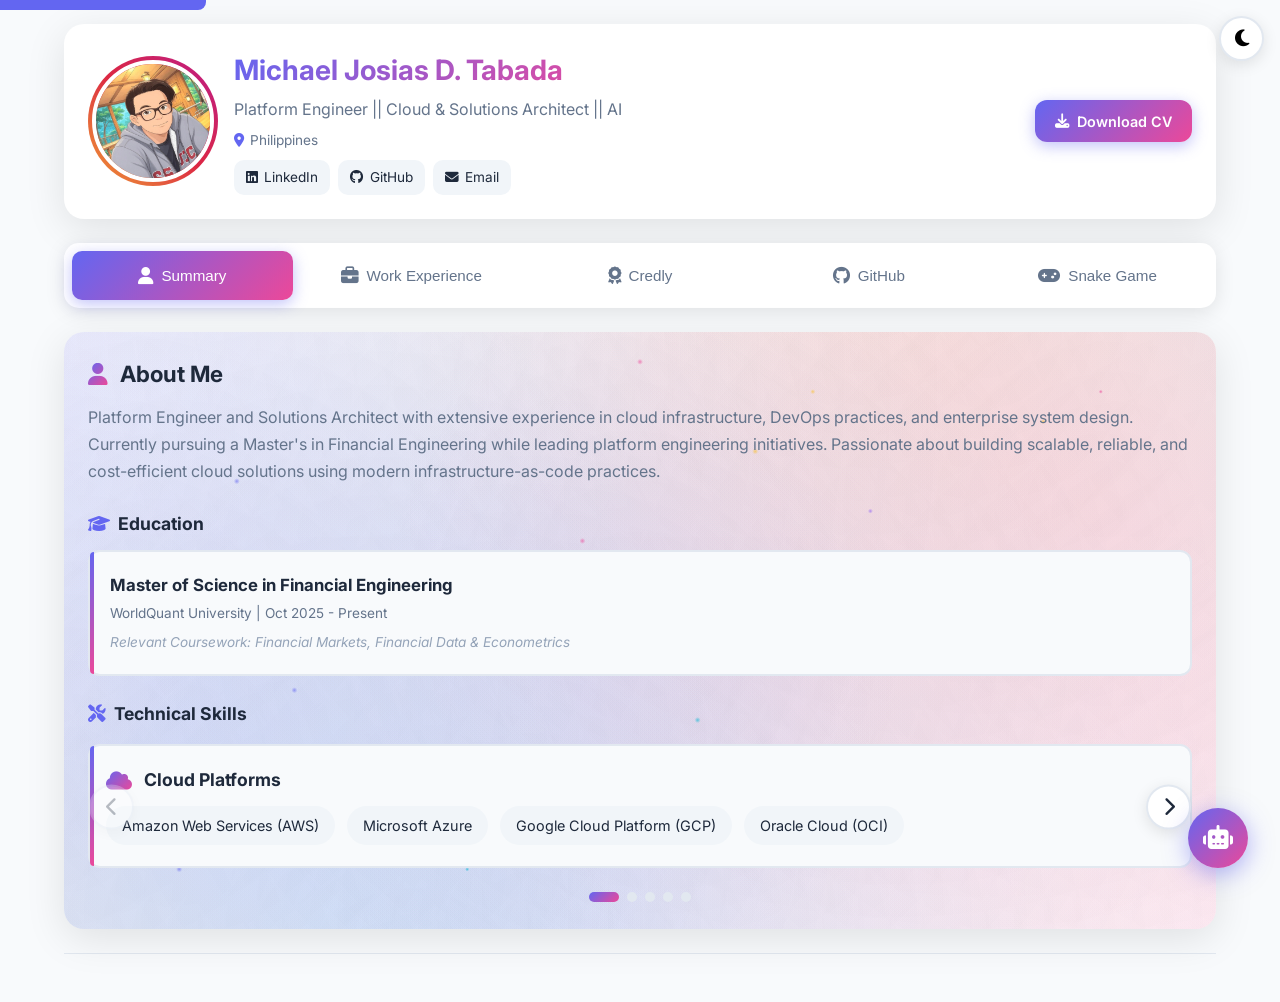
==== index.html @ b8978b1e "badges swirl lol" ====
<!DOCTYPE html>
<html lang="en">
<head>
    <meta charset="UTF-8">
    <meta name="viewport" content="width=device-width, initial-scale=1.0">
    
    <!-- Primary Meta Tags -->
    <title>Michael Josias D. Tabada - Platform Engineer & Cloud Solutions Architect</title>
    <meta name="title" content="Michael Josias D. Tabada - Platform Engineer & Cloud Solutions Architect">
    <meta name="description" content="Platform Engineer & Cloud Solutions Architect specializing in AWS, GCP, Azure, Terraform, and AI. View my certifications, projects, and professional experience.">
    <meta name="keywords" content="Platform Engineer, Cloud Architect, AWS, GCP, Azure, Terraform, DevOps, AI, Machine Learning, Kubernetes, Docker">
    <meta name="author" content="Michael Josias D. Tabada">
    <meta name="robots" content="index, follow">
    <link rel="canonical" href="https://josiasmichael.github.io">
    
    <!-- Open Graph / Facebook -->
    <meta property="og:type" content="website">
    <meta property="og:url" content="https://josiasmichael.github.io">
    <meta property="og:title" content="Michael Josias D. Tabada - Platform Engineer & Cloud Solutions Architect">
    <meta property="og:description" content="Platform Engineer & Cloud Solutions Architect specializing in AWS, GCP, Azure, Terraform, and AI.">
    <meta property="og:image" content="https://raw.githubusercontent.com/mysycry/josiasmichael.github.io/main/og-image.svg">
    <meta property="og:locale" content="en_US">
    
    <!-- Twitter Card -->
    <meta name="twitter:card" content="summary_large_image">
    <meta name="twitter:url" content="https://josiasmichael.github.io">
    <meta name="twitter:title" content="Michael Josias D. Tabada - Platform Engineer & Cloud Solutions Architect">
    <meta name="twitter:description" content="Platform Engineer & Cloud Solutions Architect specializing in AWS, GCP, Azure, Terraform, and AI.">
    <meta name="twitter:image" content="https://raw.githubusercontent.com/mysycry/josiasmichael.github.io/main/og-image.svg">
    <meta name="twitter:creator" content="@mysycry">
    
    <!-- Favicon -->
    <link rel="icon" type="image/png" href="https://cdn-icons-png.flaticon.com/512/6024/6024820.png">

    <!-- Preconnect & Preload -->
    <link rel="preconnect" href="https://fonts.googleapis.com">
    <link rel="preconnect" href="https://fonts.gstatic.com" crossorigin>
    <link rel="preconnect" href="https://cdnjs.cloudflare.com">
    <link rel="preload" as="style" href="styles.css?v=5">
    <link rel="preload" as="style" href="https://fonts.googleapis.com/css2?family=Inter:wght@300;400;500;600;700&family=Fira+Code:wght@400;500&display=swap">
    
    <!-- Stylesheets -->
    <link rel="stylesheet" href="styles.css?v=5">
    <link href="https://fonts.googleapis.com/css2?family=Inter:wght@300;400;500;600;700&family=Fira+Code:wght@400;500&display=swap" rel="stylesheet">
    <link rel="stylesheet" href="https://cdnjs.cloudflare.com/ajax/libs/font-awesome/6.4.0/css/all.min.css">
</head>
<body>
    <!-- Skip Link -->
    <a href="#main-content" class="skip-link">Skip to main content</a>
    
    <!-- Toast Notification -->
    <div class="toast" id="toast" role="alert" aria-live="polite"></div>
    
    <!-- Theme Toggle -->
    <button class="theme-toggle" id="themeToggle" aria-label="Toggle dark/light theme">
        <i class="fas fa-moon" aria-hidden="true"></i>
        <i class="fas fa-sun" aria-hidden="true"></i>
    </button>

    <!-- Main Container -->
    <div class="container">
        <!-- Header -->
        <header class="header">
            <div class="profile-section">
                <div class="profile-img-container">
                    <div class="profile-img-wrapper">
                        <img src="images/prof-pic.jpg" alt="Michael Josias D. Tabada" class="profile-img" loading="eager" fetchpriority="high">
                    </div>
                </div>
                <div class="profile-info">
                    <h1 class="name">Michael Josias D. Tabada</h1>
                    <p class="title"><span>Platform Engineer</span> <span class="title-sep">||</span> <span>Cloud & Solutions Architect</span> <span class="title-sep">||</span> <span>AI</span></p>
                    <div class="contact-info">
                        <span><i class="fas fa-map-marker-alt" aria-hidden="true"></i> Philippines </span>
                    </div>
                    <div class="social-links">
                        <a href="https://linkedin.com/in/josiasmichael" target="_blank" rel="noopener noreferrer" class="social-link" aria-label="LinkedIn Profile">
                            <i class="fab fa-linkedin" aria-hidden="true"></i>
                            <span>LinkedIn</span>
                        </a>
                        <a href="https://github.com/mysycry" target="_blank" rel="noopener noreferrer" class="social-link" aria-label="GitHub Profile">
                            <i class="fab fa-github" aria-hidden="true"></i>
                            <span>GitHub</span>
                        </a>
                        <a href="mailto:navigatormichael@gmail.com" class="social-link" aria-label="Email Address">
                            <i class="fas fa-envelope" aria-hidden="true"></i>
                            <span>Email</span>
                        </a>
                    </div>
                </div>
            </div>
            <a href="Tabada, Michael Josias D. CV.pdf" target="_blank" rel="noopener noreferrer" class="download-btn">
                <i class="fas fa-download" aria-hidden="true"></i>
                <span>Download CV</span>
            </a>
        </header>

        <!-- Navigation Tabs -->
        <nav class="tabs-nav" role="tablist" aria-label="Portfolio navigation">
            <button class="tab-btn active" data-tab="summary" role="tab" aria-selected="true" aria-controls="summary" id="tab-summary">
                <i class="fas fa-user" aria-hidden="true"></i>
                <span>Summary</span>
            </button>
            <button class="tab-btn" data-tab="experience" role="tab" aria-selected="false" aria-controls="experience" id="tab-experience" tabindex="-1">
                <i class="fas fa-briefcase" aria-hidden="true"></i>
                <span>Work Experience</span>
            </button>
            <button class="tab-btn" data-tab="credly" role="tab" aria-selected="false" aria-controls="credly" id="tab-credly" tabindex="-1">
                <i class="fas fa-award" aria-hidden="true"></i>
                <span>Credly</span>
            </button>
            <button class="tab-btn" data-tab="github" role="tab" aria-selected="false" aria-controls="github" id="tab-github" tabindex="-1">
                <i class="fab fa-github" aria-hidden="true"></i>
                <span>GitHub</span>
            </button>
            <button class="tab-btn" data-tab="game" role="tab" aria-selected="false" aria-controls="game" id="tab-game" tabindex="-1">
                <i class="fas fa-gamepad" aria-hidden="true"></i>
                <span>Snake Game</span>
            </button>
        </nav>

        <!-- Tab Content -->
        <main class="tab-content" id="main-content">
            <!-- Summary Tab -->
            <section class="tab-panel active" id="summary" role="tabpanel" aria-labelledby="tab-summary">
                <div class="card">
                    <div class="light-mode-glow"></div>
                    <h2><i class="fas fa-user" aria-hidden="true"></i> About Me</h2>
                    <p class="summary-text">
                        Platform Engineer and Solutions Architect with extensive experience in cloud infrastructure, 
                        DevOps practices, and enterprise system design. Currently pursuing a Master's in Financial 
                        Engineering while leading platform engineering initiatives. Passionate about building scalable, 
                        reliable, and cost-efficient cloud solutions using modern infrastructure-as-code practices.
                    </p>
                    
                    <h3><i class="fas fa-graduation-cap"></i> Education</h3>
                    <div class="education-item">
                        <h4>Master of Science in Financial Engineering</h4>
                        <p class="school">WorldQuant University | Oct 2025 - Present</p>
                        <p class="coursework">Relevant Coursework: Financial Markets, Financial Data & Econometrics</p>
                    </div>
                    
                    <h3><i class="fas fa-tools"></i> Technical Skills</h3>
                    <div class="skills-carousel-wrapper" id="skillsCarouselWrapper">
                        <div class="skills-carousel-track" id="skillsCarousel">
                            <div class="skills-carousel-card">
                                <h4><i class="fas fa-cloud"></i> Cloud Platforms</h4>
                                <div class="skills-grid">
                                    <span class="skill-tag">Amazon Web Services (AWS)</span>
                                    <span class="skill-tag">Microsoft Azure</span>
                                    <span class="skill-tag">Google Cloud Platform (GCP)</span>
                                    <span class="skill-tag">Oracle Cloud (OCI)</span>
                                </div>
                            </div>
                            <div class="skills-carousel-card">
                                <h4><i class="fas fa-box"></i> Containerization & Compute</h4>
                                <div class="skills-grid">
                                    <span class="skill-tag">Amazon ECS</span>
                                    <span class="skill-tag">AWS Lambda</span>
                                    <span class="skill-tag">EC2</span>
                                    <span class="skill-tag">Docker</span>
                                    <span class="skill-tag">Serverless Framework</span>
                                </div>
                            </div>
                            <div class="skills-carousel-card">
                                <h4><i class="fas fa-infinity"></i> CI/CD & DevOps</h4>
                                <div class="skills-grid">
                                    <span class="skill-tag">Bitbucket Pipelines</span>
                                    <span class="skill-tag">GitHub Actions</span>
                                    <span class="skill-tag">Terraform</span>
                                    <span class="skill-tag">Git Workflows</span>
                                </div>
                            </div>
                            <div class="skills-carousel-card">
                                <h4><i class="fas fa-chart-line"></i> Observability & Monitoring</h4>
                                <div class="skills-grid">
                                    <span class="skill-tag">Datadog (APM, logs, metrics)</span>
                                </div>
                            </div>
                            <div class="skills-carousel-card">
                                <h4><i class="fas fa-shield"></i> Networking & Security</h4>
                                <div class="skills-grid">
                                    <span class="skill-tag">IAM</span>
                                    <span class="skill-tag">VPC</span>
                                    <span class="skill-tag">SSL/TLS</span>
                                    <span class="skill-tag">SNMP</span>
                                    <span class="skill-tag">SMTP</span>
                                    <span class="skill-tag">OWASP Principles</span>
                                    <span class="skill-tag">Linux Administration</span>
                                </div>
                            </div>
                        </div>
                        <button class="carousel-btn prev" id="skillsPrev" aria-label="Previous skill"><i class="fas fa-chevron-left" aria-hidden="true"></i></button>
                        <button class="carousel-btn next" id="skillsNext" aria-label="Next skill"><i class="fas fa-chevron-right" aria-hidden="true"></i></button>
                        <div class="carousel-dots-horizontal" id="skillsDots"></div>
                    </div>
                </div>
            </section>

            <!-- Work Experience Tab -->
            <section class="tab-panel" id="experience" role="tabpanel" aria-labelledby="tab-experience">
                <div class="card">
                    <div class="light-mode-glow"></div>
                    <h2><i class="fas fa-briefcase"></i> Work Experience</h2>
                    
                    <div class="carousel-wrapper" id="experienceCarouselWrapper">
                        <div class="carousel-track" id="experienceCarousel">
                            <div class="carousel-card">
                                <div class="experience-card">
                                    <div class="card-header">
                                        <h4>Platform Engineer</h4>
                                        <span class="card-period">Feb 2025 - Present</span>
                                    </div>
                                    <p class="company"><i class="fas fa-building"></i> Revcard IT Solutions Inc. (Remote)</p>
                                    <ul class="experience-details">
                                        <li>Architect and automate AWS infrastructure (ECS, ALB, RDS, S3, Lambda, IAM) using Terraform across multi-account environments with secure remote state and modular design.</li>
                                        <li>Build and maintain CI/CD pipelines in Bitbucket, enabling tag-based deployments to EC2/ECS via AWS Systems Manager (SSM) and PowerShell automation.</li>
                                        <li>Drive platform reliability and governance through Datadog observability (APM/logs), branch protection + JIRA integration, and cost-controlled AWS best practices.</li>
                                    </ul>
                                </div>
                            </div>
                            
                            <div class="carousel-card">
                                <div class="experience-card">
                                    <div class="card-header">
                                        <h4>Solutions Architect</h4>
                                        <span class="card-period">May 2024 - Feb 2025</span>
                                    </div>
                                    <p class="company"><i class="fas fa-building"></i> Ruralnet Inc, Cebu City, PH</p>
                                    <ul class="experience-details">
                                        <li>Designed and validated scalable solution architectures and technical prototypes aligned with business and infrastructure requirements.</li>
                                        <li>Led technology evaluation and stack selection, guiding engineering teams on implementation best practices.</li>
                                        <li>Produced architecture documentation, diagrams, and implementation roadmaps for cloud and enterprise systems.</li>
                                        <li>Researched emerging technologies and recommended improvements to enhance system performance, reliability, and cost efficiency.</li>
                                    </ul>
                                </div>
                            </div>
                            
                            <div class="carousel-card">
                                <div class="experience-card">
                                    <div class="card-header">
                                        <h4>Solutions Engineer</h4>
                                        <span class="card-period">Nov 2022 - May 2024</span>
                                    </div>
                                    <p class="company"><i class="fas fa-building"></i> Lexmark Inc, Cebu City, PH</p>
                                    <ul class="experience-details">
                                        <li>Delivered advanced technical support for enterprise printing and hybrid cloud solutions across global customers.</li>
                                        <li>Troubleshoot complex issues involving SNMP, SMTP, SSL/TLS, network ports, SQL Server, and Firebird databases.</li>
                                        <li>Supported IT administrators and cloud engineers with deep-dive diagnostics, log analysis, and system integration guidance.</li>
                                        <li>Collaborated with cross-functional engineering teams to resolve escalated production issues and improve service reliability.</li>
                                    </ul>
                                </div>
                            </div>
                        </div>
                        <button class="carousel-btn prev" id="expPrev" aria-label="Previous experience"><i class="fas fa-chevron-left" aria-hidden="true"></i></button>
                        <button class="carousel-btn next" id="expNext" aria-label="Next experience"><i class="fas fa-chevron-right" aria-hidden="true"></i></button>
                        <div class="carousel-dots-horizontal" id="experienceDots"></div>
                    </div>
                    
                    <h3 style="margin-top: 2rem;"><i class="fas fa-rocket"></i> Projects & Training</h3>
                    
                    <div class="carousel-wrapper" id="projectsCarouselWrapper">
                        <div class="carousel-track" id="projectsCarousel">
                            <div class="carousel-card">
                                <div class="project-card-large">
                                    <div class="project-badge">AI Engineer</div>
                                    <h4>AI First Bootcamp 2024</h4>
                                    <ul class="experience-details">
                                        <li>Built and deployed serverless AI applications using AWS Lambda, API Gateway, and LLM APIs.</li>
                                        <li>Developed AI agents with vector databases for semantic search and retrieval-augmented workflows.</li>
                                        <li>Delivered production-ready capstone projects with scalable cloud architecture patterns.</li>
                                    </ul>
                                </div>
                            </div>
                            
                            <div class="carousel-card">
                                <div class="project-card-large">
                                    <div class="project-badge">Terraform Engineer</div>
                                    <h4>ExamPro Terraform Bootcamp 2023</h4>
                                    <ul class="experience-details">
                                        <li>Automated AWS infrastructure provisioning using Terraform, reusable modules, and remote state management.</li>
                                        <li>Implemented infrastructure best practices including IAM, VPC design, and environment isolation.</li>
                                    </ul>
                                </div>
                            </div>
                            
                            <div class="carousel-card">
                                <div class="project-card-large">
                                    <div class="project-badge">Cloud Engineer</div>
                                    <h4>ExamPro AWS Bootcamp 2023</h4>
                                    <ul class="experience-details">
                                        <li>Designed cloud-native microservices using ECS, Lambda, RDS, DynamoDB, and CI/CD pipelines.</li>
                                        <li>Applied high-availability and scalability principles across distributed AWS workloads.</li>
                                    </ul>
                                </div>
                            </div>
                        </div>
                        <button class="carousel-btn prev" id="projectsPrev" aria-label="Previous project"><i class="fas fa-chevron-left" aria-hidden="true"></i></button>
                        <button class="carousel-btn next" id="projectsNext" aria-label="Next project"><i class="fas fa-chevron-right" aria-hidden="true"></i></button>
                        <div class="carousel-dots-horizontal" id="projectsDots"></div>
                    </div>
                </div>
            </section>

            <!-- Credly Tab -->
            <section class="tab-panel" id="credly" role="tabpanel" aria-labelledby="tab-credly">
                <div class="card">
                    <div class="light-mode-glow"></div>
                    <h2><i class="fas fa-award"></i> Credly Badges</h2>
                    <p class="section-desc">Digital badges and certifications verified through Credly</p>
                    
                    <div class="link-card credly-profile">
                        <i class="credly-icon"> <img src="images/credly.svg" alt="credly-icon" loading="lazy" width="100" height="100"></i>
                        <div class="link-info">
                            <h3>My Credly Profile</h3>
                            <p class="link-url">https://www.credly.com/users/jmichael/badges</p>
                        </div>
                        <a href="https://www.credly.com/users/jmichael/badges" target="_blank" class="link-btn">
                            View All Badges <i class="fas fa-arrow-right"></i>
                        </a>
                    </div>
                    
                    <h3 style="margin-top: 2rem;"><i class="fas fa-medal"></i> My Badges</h3>
                    <div class="badges-grid credly-badges-grid">
                        <div class="badge-card" data-badge="professional-cloud-architect">
                            <div class="badge-image-container">
                                <div class="badge-icon gcp">
                                    <i class="fab fa-google"></i>
                                </div>
                            </div>
                            <h4>Professional Cloud Architect</h4>
                            <p>Google Cloud</p>
                            <a href="https://www.credly.com/badges/5c94915f-62db-4b4e-be04-e7d6e9f191a6" target="_blank" class="verify-link">
                                <i class="fas fa-external-link-alt"></i> Verify on Credly
                            </a>
                        </div>
                        
                        <div class="badge-card" data-badge="finops-certified-engineer">
                            <div class="badge-image-container">
                                <div class="badge-icon finops">
                                    <i class="fas fa-chart-line"></i>
                                </div>
                            </div>
                            <h4>FinOps Certified Engineer</h4>
                            <p>FinOps Foundation</p>
                            <a href="https://www.credly.com/badges/f59c1388-743e-4719-892a-0efeca903e42" target="_blank" class="verify-link">
                                <i class="fas fa-external-link-alt"></i> Verify on Credly
                            </a>
                        </div>
                        
                        <div class="badge-card" data-badge="foundations-financial-engineering">
                            <div class="badge-image-container">
                                <div class="badge-icon wqu">
                                    <i class="fas fa-university"></i>
                                </div>
                            </div>
                            <h4>Foundations of Financial Engineering</h4>
                            <p>WorldQuant University</p>
                            <a href="https://www.credly.com/badges/231589ef-66f1-4fa3-83c5-09652bf359e3" target="_blank" class="verify-link">
                                <i class="fas fa-external-link-alt"></i> Verify on Credly
                            </a>
                        </div>
                        
                        <div class="badge-card" data-badge="associate-cloud-engineer">
                            <div class="badge-image-container">
                                <div class="badge-icon gcp">
                                    <i class="fab fa-google"></i>
                                </div>
                            </div>
                            <h4>Associate Cloud Engineer</h4>
                            <p>Google Cloud</p>
                            <a href="https://www.credly.com/badges/23fef539-3c03-4518-9d4a-4ee855ff580c" target="_blank" class="verify-link">
                                <i class="fas fa-external-link-alt"></i> Verify on Credly
                            </a>
                        </div>
                        
                        <div class="badge-card" data-badge="github-advanced-security">
                            <div class="badge-image-container">
                                <div class="badge-icon github">
                                    <i class="fab fa-github"></i>
                                </div>
                            </div>
                            <h4>GitHub Advanced Security</h4>
                            <p>GitHub</p>
                            <a href="https://www.credly.com/badges/e6b93725-abc6-4f57-9f72-9a98d5b60be3" target="_blank" class="verify-link">
                                <i class="fas fa-external-link-alt"></i> Verify on Credly
                            </a>
                        </div>
                        
                        <div class="badge-card" data-badge="github-foundations">
                            <div class="badge-image-container">
                                <div class="badge-icon github">
                                    <i class="fab fa-github"></i>
                                </div>
                            </div>
                            <h4>GitHub Foundations</h4>
                            <p>GitHub</p>
                            <a href="https://www.credly.com/badges/7c2f908f-ab93-4d0e-b636-03d06b02c1e6" target="_blank" class="verify-link">
                                <i class="fas fa-external-link-alt"></i> Verify on Credly
                            </a>
                        </div>
                        
                        <div class="badge-card" data-badge="aws-sysops-administrator">
                            <div class="badge-image-container">
                                <div class="badge-icon aws">
                                    <i class="fab fa-aws"></i>
                                </div>
                            </div>
                            <h4>AWS Certified SysOps Administrator – Associate</h4>
                            <p>Amazon Web Services</p>
                            <a href="https://www.credly.com/badges/81bf8dd2-86a2-43d3-aafc-c6218381e23d" target="_blank" class="verify-link">
                                <i class="fas fa-external-link-alt"></i> Verify on Credly
                            </a>
                        </div>
                        
                        <div class="badge-card" data-badge="aws-solutions-architect">
                            <div class="badge-image-container">
                                <div class="badge-icon aws">
                                    <i class="fab fa-aws"></i>
                                </div>
                            </div>
                            <h4>AWS Certified Solutions Architect – Associate</h4>
                            <p>Amazon Web Services</p>
                            <a href="https://www.credly.com/badges/a9effe2e-5f62-45a2-b88e-8c18fc5279d5" target="_blank" class="verify-link">
                                <i class="fas fa-external-link-alt"></i> Verify on Credly
                            </a>
                        </div>
                        
                        <div class="badge-card" data-badge="apm-learning-path">
                            <div class="badge-image-container">
                                <div class="badge-icon datadog">
                                    <i class="fas fa-chart-bar"></i>
                                </div>
                            </div>
                            <h4>Application Performance Monitoring Learning Path</h4>
                            <p>Datadog</p>
                            <a href="https://www.credly.com/badges/d8e915bc-708e-4f51-a540-402c4ae73833" target="_blank" class="verify-link">
                                <i class="fas fa-external-link-alt"></i> Verify on Credly
                            </a>
                        </div>
                        
                        <div class="badge-card" data-badge="sre-learning-path">
                            <div class="badge-image-container">
                                <div class="badge-icon sre">
                                    <i class="fas fa-server"></i>
                                </div>
                            </div>
                            <h4>Site Reliability Engineer Learning Path</h4>
                            <p>Google Cloud</p>
                            <a href="https://www.credly.com/badges/b77f14ce-66f8-410d-8d27-ad7242e7f4f3" target="_blank" class="verify-link">
                                <i class="fas fa-external-link-alt"></i> Verify on Credly
                            </a>
                        </div>

                        <div class="badge-card" data-badge="oci-certified-devops-professional">
                            <div class="badge-image-container">
                                <div class="badge-icon oci-devops">
                                    <i class="fas fa-server"></i>
                                </div>
                            </div>
                            <h4>OCI 2025 Certified DevOps Professional</h4>
                            <p>Oracle Cloud</p>
                            <a href="https://catalog-education.oracle.com/ords/certview/sharebadge?id=8BBB2E32AD894DE40A87B4F40CB40C17960E05D434CF24BEBA66F669B0EB8310" target="_blank" class="verify-link">
                                <i class="fas fa-external-link-alt"></i> Verify on Oracle
                            </a>
                        </div>

                        <div class="badge-card" data-badge="oci-certified-multicloud-professional">
                            <div class="badge-image-container">
                                <div class="badge-icon oci-multicloud">
                                    <i class="fas fa-server"></i>
                                </div>
                            </div>
                            <h4>OCI 2025 Certified Multicloud Architect Professional</h4>
                            <p>Oracle Cloud</p>
                            <a href="https://catalog-education.oracle.com/ords/certview/sharebadge?id=B66A57F625672C5CE1572D98B80253E504DC1AD7C08C62DD7072B421A3D36AAF" target="_blank" class="verify-link">
                                <i class="fas fa-external-link-alt"></i> Verify on Oracle
                            </a>
                        </div>
                    </div>
                </div>
            </section>

            <!-- GitHub Tab -->
            <section class="tab-panel" id="github" role="tabpanel" aria-labelledby="tab-github">
                <div class="card">
                    <div class="light-mode-glow"></div>
                    <h2><i class="fab fa-github"></i> GitHub Profile</h2>
                    <p class="section-desc">Explore my code repositories, contributions, and open source projects</p>
                    
                    <div class="link-card">
                        <i class="fab fa-github"></i>
                        <div class="link-info">
                            <h3>mysycry</h3>
                            <p class="link-url">https://github.com/mysycry</p>
                        </div>
                        <a href="https://github.com/mysycry" target="_blank" class="link-btn">
                            Visit Profile <i class="fas fa-arrow-right"></i>
                        </a>
                    </div>
                    
                    <h3 style="margin-top: 2rem;"><i class="fas fa-folder-open"></i> Featured Repositories</h3>
                    <div class="repos-grid">
                        <div class="repo-card">
                            <div class="repo-thumbnail security">
                                <i class="fas fa-shield-halved"></i>
                            </div>
                            <div class="repo-content">
                                <div class="repo-header">
                                    <h4>SKILLS-SECURE-REPOSITORY-SUPPLY-CHAIN</h4>
                                    <a href="https://github.com/mysycry/SKILLS-SECURE-REPOSITORY-SUPPLY-CHAIN" target="_blank" class="repo-link">
                                        <i class="fas fa-external-link-alt"></i>
                                    </a>
                                </div>
                                <p class="repo-desc">Exercise: Secure your Repository Supply Chain. Learn to implement security best practices for repository dependencies and supply chain protection.</p>
                                <div class="repo-meta">
                                    <span class="repo-lang"><i class="fas fa-code"></i> C#</span>
                                    <span class="repo-license"><i class="fas fa-scale-balanced"></i> MIT</span>
                                </div>
                            </div>
                        </div>
                        
                        <div class="repo-card">
                            <div class="repo-thumbnail cicd">
                                <i class="fas fa-infinity"></i>
                            </div>
                            <div class="repo-content">
                                <div class="repo-header">
                                    <h4>THREE-TIER-GITHUB-ACTIONS-PROJECT</h4>
                                    <a href="https://github.com/mysycry/THREE-TIER-GITHUB-ACTIONS-PROJECT" target="_blank" class="repo-link">
                                        <i class="fas fa-external-link-alt"></i>
                                    </a>
                                </div>
                                <p class="repo-desc">Three-tier application deployment using GitHub Actions. Implements CI/CD pipelines for automated testing and deployment workflows.</p>
                                <div class="repo-meta">
                                    <span class="repo-lang"><i class="fas fa-code"></i> JavaScript</span>
                                    <span class="repo-license"><i class="fas fa-scale-balanced"></i> MIT</span>
                                </div>
                            </div>
                        </div>
                        
                        <div class="repo-card">
                            <div class="repo-thumbnail devops">
                                <i class="fas fa-rocket"></i>
                            </div>
                            <div class="repo-content">
                                <div class="repo-header">
                                    <h4>30DAYS-DEVOPS-CHALLENGE</h4>
                                    <a href="https://github.com/mysycry/30DAYS-DEVOPS-CHALLENGE" target="_blank" class="repo-link">
                                        <i class="fas fa-external-link-alt"></i>
                                    </a>
                                </div>
                                <p class="repo-desc">30 Days DevOps Challenge - Daily tasks and exercises covering DevOps fundamentals, tools, and best practices.</p>
                                <div class="repo-meta">
                                    <span class="repo-lang"><i class="fas fa-code"></i> Shell</span>
                                    <span class="repo-license"><i class="fas fa-lock"></i> Public</span>
                                </div>
                            </div>
                        </div>
                        
                        <div class="repo-card">
                            <div class="repo-thumbnail ai">
                                <i class="fas fa-brain"></i>
                            </div>
                            <div class="repo-content">
                                <div class="repo-header">
                                    <h4>AI_FIRST_ACTIVITIES</h4>
                                    <a href="https://github.com/mysycry/AI_FIRST_ACTIVITIES" target="_blank" class="repo-link">
                                        <i class="fas fa-external-link-alt"></i>
                                    </a>
                                </div>
                                <p class="repo-desc">AI First Bootcamp activities and projects. Includes machine learning experiments, AI agent development, and data science notebooks.</p>
                                <div class="repo-meta">
                                    <span class="repo-lang"><i class="fas fa-code"></i> Jupyter</span>
                                    <span class="repo-license"><i class="fas fa-lock"></i> Public</span>
                                </div>
                            </div>
                        </div>
                        
                        <div class="repo-card">
                            <div class="repo-thumbnail iac">
                                <i class="fas fa-cloud"></i>
                            </div>
                            <div class="repo-content">
                                <div class="repo-header">
                                    <h4>GITOPS-MINICAMP-2024-TF</h4>
                                    <a href="https://github.com/mysycry/GITOPS-MINICAMP-2024-TF" target="_blank" class="repo-link">
                                        <i class="fas fa-external-link-alt"></i>
                                    </a>
                                </div>
                                <p class="repo-desc">GitOps Minicamp project using Terraform. Infrastructure as Code implementation with GitOps principles and automated deployments.</p>
                                <div class="repo-meta">
                                    <span class="repo-lang"><i class="fas fa-code"></i> HCL (Terraform)</span>
                                    <span class="repo-license"><i class="fas fa-lock"></i> Public</span>
                                </div>
                            </div>
                        </div>
                        
                        <div class="repo-card">
                            <div class="repo-thumbnail serverless">
                                <i class="fas fa-bolt"></i>
                            </div>
                            <div class="repo-content">
                                <div class="repo-header">
                                    <h4>WILDRYDES-X</h4>
                                    <a href="https://github.com/mysycry/WILDRYDES-X" target="_blank" class="repo-link">
                                        <i class="fas fa-external-link-alt"></i>
                                    </a>
                                </div>
                                <p class="repo-desc">Serverless web application for unicorn ride requests. Built with AWS Lambda, API Gateway, and DynamoDB demonstrating serverless architecture patterns.</p>
                                <div class="repo-meta">
                                    <span class="repo-lang"><i class="fas fa-code"></i> HTML</span>
                                    <span class="repo-license"><i class="fas fa-lock"></i> Public</span>
                                </div>
                            </div>
                        </div>
                    </div>
                    
                    <div class="github-stats">
                        <h3 style="margin-top: 2rem;"><i class="fas fa-chart-bar"></i> Repository Stats</h3>
                        <div class="stats-grid">
                            <div class="stat-card">
                                <i class="fas fa-folder"></i>
                                <span class="stat-number">35</span>
                                <span class="stat-label">Total Repos</span>
                            </div>
                            <div class="stat-card">
                                <i class="fab fa-js"></i>
                                <span class="stat-number">6+</span>
                                <span class="stat-label">Languages</span>
                            </div>
                            <div class="stat-card">
                                <i class="fas fa-code-branch"></i>
                                <span class="stat-number">Public</span>
                                <span class="stat-label">Visibility</span>
                            </div>
                            <div class="stat-card">
                                <i class="fas fa-clock"></i>
                                <span class="stat-number">Active</span>
                                <span class="stat-label">Status</span>
                            </div>
                        </div>
                    </div>
                </div>
            </section>

            <!-- Snake Game Tab -->
            <section class="tab-panel" id="game" role="tabpanel" aria-labelledby="tab-game">
                <div class="card">
                    <div class="light-mode-glow"></div>
                    <h2><i class="fas fa-gamepad"></i> Snake Game</h2>
                    <p class="section-desc">Classic snake game! Eat food to grow longer. The snake gets faster as you score more points. Pass through walls to appear on the opposite side!</p>
                    
                    <div class="game-container">
                        <div class="game-stats">
                            <div class="stat">
                                <span class="stat-label">Score</span>
                                <span class="stat-value" id="score">0</span>
                            </div>
                            <div class="stat">
                                <span class="stat-label">High Score</span>
                                <span class="stat-value" id="highScore">0</span>
                            </div>
                            <div class="stat">
                                <span class="stat-label">Speed</span>
                                <span class="stat-value" id="speed">1x</span>
                            </div>
                        </div>
                        
                        <canvas class="game-canvas" id="gameCanvas" width="400" height="400"></canvas>
                        
                        <div class="game-controls">
                            <button class="game-btn" id="startGame">
                                <i class="fas fa-play"></i> Start Game
                            </button>
                            <p class="game-hint">Use Arrow Keys or WASD to move • Pass through walls</p>
                        </div>
                    </div>
                </div>
            </section>
        </main>

        <!-- Footer -->
        <footer class="footer">
            <div class="footer-marquee">
                <div class="footer-content">
                    <p>&copy; 2026 Michael Josias D. Tabada. All rights reserved. <span aria-hidden="true">☕⚡</span></p>
                </div>
            </div>
        </footer>
    </div>

    <!-- Scroll to Top Button -->
    <button class="scroll-top" id="scrollTopBtn" aria-label="Scroll to top">
        <i class="fas fa-arrow-up" aria-hidden="true"></i>
    </button>

    <!-- Floating Chatbot Button -->
    <button class="chatbot-btn" id="chatbotBtn" aria-label="Open chatbot">
        <i class="fas fa-robot" aria-hidden="true"></i>
    </button>

    <!-- Chatbot Window -->
    <div class="chatbot-window" id="chatbotWindow">
        <div class="chatbot-header">
            <h3>Chat Assistant</h3>
            <button class="close-chat" id="closeChat" aria-label="Close chat">
                <i class="fas fa-times" aria-hidden="true"></i>
            </button>
        </div>
        <div class="chatbot-body" id="chatbotBody">
            <div class="chat-message bot">
                <p>Hello! I'm Michael's virtual assistant. How can I help you today?</p>
            </div>
        </div>
        <div class="chatbot-input">
            <input type="text" id="chatInput" placeholder="Type a message...">
            <button id="sendChat"><i class="fas fa-paper-plane"></i></button>
        </div>
    </div>

    <script src="script.js"></script>
</body>
</html>
---- styles.css ----
/* CSS Variables for Theming */
:root {
    --primary: #6366f1;
    --primary-dark: #4f46e5;
    --primary-light: #818cf8;
    --secondary: #ec4899;
    --accent: #06b6d4;
    --bg-primary: #ffffff;
    --bg-secondary: #f8fafc;
    --bg-tertiary: #f1f5f9;
    --text-primary: #1e293b;
    --text-secondary: #64748b;
    --text-muted: #94a3b8;
    --border: #e2e8f0;
    --shadow: rgba(0, 0, 0, 0.1);
    --shadow-lg: rgba(0, 0, 0, 0.15);
    --card-bg: #ffffff;
    --gradient-1: linear-gradient(135deg, #6366f1 0%, #ec4899 100%);
    --gradient-2: linear-gradient(135deg, #06b6d4 0%, #6366f1 100%);
}

[data-theme="dark"] {
    --bg-primary: #000000;
    --bg-secondary: #000000;
    --bg-tertiary: #0a0a0a;
    --text-primary: #f1f5f9;
    --text-secondary: #94a3b8;
    --text-muted: #64748b;
    --border: #1a1a1a;
    --shadow: rgba(0, 0, 0, 0.5);
    --shadow-lg: rgba(0, 0, 0, 0.8);
    --card-bg: #0d0d0d;
}

/* Reset & Base */
* {
    margin: 0;
    padding: 0;
    box-sizing: border-box;
}

body {
    font-family: 'Inter', -apple-system, BlinkMacSystemFont, sans-serif;
    background: var(--bg-secondary);
    color: var(--text-primary);
    line-height: 1.6;
    min-height: 100vh;
    transition: background-color 0.3s ease, color 0.3s ease;
    overflow-x: hidden;
}

/* Skip Link */
.skip-link {
    position: absolute;
    top: -40px;
    left: 0;
    background: var(--primary);
    color: white;
    padding: 0.75rem 1.5rem;
    z-index: 10000;
    text-decoration: none;
    font-weight: 600;
    border-radius: 0 0 8px 0;
    transition: top 0.3s ease;
}

.skip-link:focus {
    top: 0;
}

/* Toast Notification */
.toast {
    position: fixed;
    bottom: 2rem;
    left: 50%;
    transform: translateX(-50%) translateY(100px);
    background: var(--card-bg);
    color: var(--text-primary);
    padding: 1rem 1.5rem;
    border-radius: 12px;
    box-shadow: 0 10px 40px var(--shadow-lg);
    z-index: 10001;
    opacity: 0;
    visibility: hidden;
    transition: all 0.3s ease;
    border: 2px solid var(--border);
    font-size: 0.9rem;
    display: flex;
    align-items: center;
    gap: 0.5rem;
}

.toast.show {
    opacity: 1;
    visibility: visible;
    transform: translateX(-50%) translateY(0);
}

.toast.success {
    border-color: var(--primary);
    background: linear-gradient(135deg, rgba(99, 102, 241, 0.1), rgba(236, 72, 153, 0.1));
}

.toast i {
    color: var(--primary);
}

/* Scroll to Top Button */
.scroll-top {
    position: fixed;
    bottom: 2rem;
    right: 2rem;
    width: 50px;
    height: 50px;
    border-radius: 50%;
    background: var(--gradient-1);
    border: none;
    color: white;
    font-size: 1.2rem;
    cursor: pointer;
    box-shadow: 0 6px 25px rgba(99, 102, 241, 0.5);
    transition: all 0.3s ease;
    z-index: 999;
    opacity: 0;
    visibility: hidden;
    transform: translateY(20px);
}

.scroll-top.visible {
    opacity: 1;
    visibility: visible;
    transform: translateY(0);
}

.scroll-top:hover {
    transform: translateY(-3px) scale(1.1);
    box-shadow: 0 8px 35px rgba(99, 102, 241, 0.6);
}

/* Focus Visible Styles */
*:focus-visible {
    outline: 3px solid var(--primary);
    outline-offset: 2px;
}

button:focus-visible,
a:focus-visible {
    outline: 3px solid var(--primary);
    outline-offset: 2px;
}

/* Theme Toggle */
.theme-toggle {
    position: fixed;
    top: 1rem;
    right: 1rem;
    z-index: 1000;
    width: 45px;
    height: 45px;
    border-radius: 50%;
    border: 2px solid var(--border);
    background: var(--card-bg);
    cursor: pointer;
    display: flex;
    align-items: center;
    justify-content: center;
    box-shadow: 0 4px 15px var(--shadow);
    transition: all 0.3s ease;
}

.theme-toggle:hover {
    transform: scale(1.1);
    box-shadow: 0 6px 20px var(--shadow-lg);
}

.theme-toggle i {
    position: absolute;
    font-size: 1.2rem;
    transition: all 0.3s ease;
}

.theme-toggle .fa-sun {
    color: #fbbf24;
    opacity: 0;
    transform: rotate(-90deg);
}

[data-theme="dark"] .fa-moon {
    opacity: 0;
    transform: rotate(90deg);
}

[data-theme="dark"] .fa-sun {
    opacity: 1;
    transform: rotate(0);
}

/* Container */
.container {
    max-width: 1200px;
    margin: 0 auto;
    padding: 1.5rem 1.5rem 0.5rem;
}

/* Header */
.header {
    display: flex;
    justify-content: space-between;
    align-items: center;
    background: var(--card-bg);
    padding: 1.5rem;
    border-radius: 20px;
    box-shadow: 0 10px 40px var(--shadow);
    margin-bottom: 1.5rem;
    margin-top: 0;
    flex-wrap: wrap;
    gap: 1.25rem;
}

.profile-section {
    display: flex;
    align-items: center;
    gap: 1rem;
    flex-wrap: wrap;
}

.profile-img-container {
    position: relative;
}

.profile-img-wrapper {
    width: 130px;
    height: 130px;
    border-radius: 50%;
    padding: 4px;
    background: linear-gradient(45deg, #f09433 0%, #e6683c 25%, #dc2743 50%, #cc2366 75%, #bc1888 100%);
    position: relative;
    animation: story-pulse 1.5s ease-in-out infinite;
    transition: all 0.4s cubic-bezier(0.34, 1.56, 0.64, 1);
    cursor: pointer;
}

.profile-img-wrapper:hover {
    transform: scale(1.15) !important;
    padding: 6px;
    box-shadow: 0 0 30px rgba(220, 39, 67, 0.6),
                0 0 60px rgba(236, 72, 153, 0.4),
                0 0 90px rgba(99, 102, 241, 0.3);
    animation-play-state: paused;
}

.profile-img-wrapper:hover .profile-img {
    border-width: 6px;
}

@keyframes story-pulse {
    0%, 100% {
        box-shadow: 0 0 0 0px rgba(220, 39, 67, 0.4),
                    0 0 20px rgba(220, 39, 67, 0.3),
                    0 0 40px rgba(236, 72, 153, 0.2);
    }
    50% {
        box-shadow: 0 0 0 12px rgba(220, 39, 67, 0),
                    0 0 30px rgba(220, 39, 67, 0.5),
                    0 0 60px rgba(236, 72, 153, 0.4);
    }
}

.profile-img {
    width: 100%;
    height: 100%;
    border-radius: 50%;
    object-fit: cover;
    border: 4px solid var(--bg-primary);
    display: block;
}

.profile-img-placeholder {
    width: 100px;
    height: 100px;
    border-radius: 50%;
    background: var(--gradient-1);
    display: flex;
    align-items: center;
    justify-content: center;
    box-shadow: 0 8px 30px var(--shadow);
}

.profile-img-placeholder i {
    font-size: 3rem;
    color: white;
}

.profile-info .name {
    font-size: 1.75rem;
    font-weight: 700;
    background: var(--gradient-1);
    -webkit-background-clip: text;
    -webkit-text-fill-color: transparent;
    background-clip: text;
    margin-bottom: 0.25rem;
}

.profile-info .title {
    color: var(--text-secondary);
    font-size: 1rem;
    margin-bottom: 0.5rem;
}

.contact-info {
    display: flex;
    flex-wrap: wrap;
    gap: 0.75rem;
    margin-bottom: 0.5rem;
    font-size: 0.85rem;
    color: var(--text-secondary);
}

.contact-info span {
    display: flex;
    align-items: center;
    gap: 0.4rem;
}

.contact-info i {
    color: var(--primary);
}

.social-links {
    display: flex;
    gap: 0.5rem;
    flex-wrap: wrap;
}

.social-link {
    display: flex;
    align-items: center;
    gap: 0.4rem;
    padding: 0.4rem 0.75rem;
    background: var(--bg-tertiary);
    border-radius: 10px;
    color: var(--text-primary);
    text-decoration: none;
    font-size: 0.85rem;
    transition: all 0.3s ease;
}

.social-link:hover {
    background: var(--primary);
    color: white;
    transform: translateY(-2px);
}

.download-btn {
    display: flex;
    align-items: center;
    gap: 0.5rem;
    padding: 0.6rem 1.25rem;
    background: var(--gradient-1);
    color: white;
    border-radius: 12px;
    text-decoration: none;
    font-weight: 600;
    font-size: 0.9rem;
    transition: all 0.3s ease;
    box-shadow: 0 4px 15px rgba(99, 102, 241, 0.4);
}

.download-btn:hover {
    transform: translateY(-3px);
    box-shadow: 0 8px 25px rgba(99, 102, 241, 0.5);
}

/* Navigation Tabs */
.tabs-nav {
    display: flex;
    gap: 0.5rem;
    margin-bottom: 1.5rem;
    margin-top: 0;
    flex-wrap: wrap;
    background: var(--card-bg);
    padding: 0.5rem;
    border-radius: 15px;
    box-shadow: 0 4px 20px var(--shadow);
}

.tab-btn {
    flex: 1;
    min-width: 150px;
    display: flex;
    align-items: center;
    justify-content: center;
    gap: 0.5rem;
    padding: 1rem 1.5rem;
    border: none;
    background: transparent;
    color: var(--text-secondary);
    font-size: 0.95rem;
    font-weight: 500;
    border-radius: 10px;
    cursor: pointer;
    transition: all 0.3s ease;
}

.tab-btn:hover {
    background: var(--bg-tertiary);
    color: var(--text-primary);
}

.tab-btn.active {
    background: var(--gradient-1);
    color: white;
    box-shadow: 0 4px 15px rgba(99, 102, 241, 0.4);
}

.tab-btn i {
    font-size: 1.1rem;
}

/* Tab Content */
.tab-content {
    margin-top: 0;
    margin-bottom: 1.5rem;
}

.tab-panel {
    display: none;
    animation: fadeIn 0.3s ease;
}

.tab-panel.active {
    display: block;
}

.tab-panel.active .card:first-child {
    margin-top: 0;
}

@keyframes fadeIn {
    from {
        opacity: 0;
        transform: translateY(10px);
    }
    to {
        opacity: 1;
        transform: translateY(0);
    }
}

/* Cards */
.card {
    background: var(--card-bg);
    border-radius: 20px;
    padding: 1.5rem;
    box-shadow: 0 10px 40px var(--shadow);
    margin-bottom: 1.5rem;
    position: relative;
    overflow: hidden;
}

/* Dark Mode - Stars and Meteors */
[data-theme="dark"] .card {
    overflow: hidden;
}

[data-theme="dark"] .card::before {
    content: '';
    position: absolute;
    top: 0;
    left: 0;
    width: 100%;
    height: 100%;
    background-image: 
        radial-gradient(2.5px 2.5px at 10% 20%, rgba(255,255,255,0.9), transparent),
        radial-gradient(2px 2px at 30% 40%, rgba(255,255,255,0.8), transparent),
        radial-gradient(3px 3px at 50% 60%, rgba(255,255,255,1), transparent),
        radial-gradient(2px 2px at 70% 80%, rgba(255,255,255,0.85), transparent),
        radial-gradient(2.5px 2.5px at 90% 30%, rgba(255,255,255,0.9), transparent),
        radial-gradient(2px 2px at 20% 70%, rgba(255,255,255,0.8), transparent),
        radial-gradient(3px 3px at 40% 90%, rgba(255,255,255,1), transparent),
        radial-gradient(2px 2px at 60% 10%, rgba(255,255,255,0.85), transparent),
        radial-gradient(2.5px 2.5px at 80% 50%, rgba(255,255,255,0.9), transparent),
        radial-gradient(2px 2px at 15% 85%, rgba(255,255,255,0.8), transparent),
        radial-gradient(3px 3px at 35% 25%, rgba(255,255,255,1), transparent),
        radial-gradient(2px 2px at 55% 45%, rgba(255,255,255,0.85), transparent),
        radial-gradient(2.5px 2.5px at 75% 65%, rgba(255,255,255,0.9), transparent),
        radial-gradient(2px 2px at 95% 15%, rgba(255,255,255,0.8), transparent),
        radial-gradient(3px 3px at 25% 55%, rgba(255,255,255,1), transparent),
        radial-gradient(2px 2px at 45% 75%, rgba(255,255,255,0.85), transparent),
        radial-gradient(2.5px 2.5px at 65% 95%, rgba(255,255,255,0.9), transparent),
        radial-gradient(2px 2px at 85% 35%, rgba(255,255,255,0.8), transparent),
        radial-gradient(2px 2px at 5% 50%, rgba(255,255,255,0.85), transparent),
        radial-gradient(2.5px 2.5px at 50% 50%, rgba(255,255,255,0.95), transparent),
        radial-gradient(2px 2px at 25% 80%, rgba(255,255,255,0.85), transparent),
        radial-gradient(3px 3px at 70% 20%, rgba(255,255,255,1), transparent),
        radial-gradient(2px 2px at 90% 70%, rgba(255,255,255,0.85), transparent),
        radial-gradient(2.5px 2.5px at 15% 35%, rgba(255,255,255,0.9), transparent),
        radial-gradient(2px 2px at 60% 85%, rgba(255,255,255,0.85), transparent),
        radial-gradient(3px 3px at 35% 60%, rgba(255,255,255,1), transparent),
        radial-gradient(2px 2px at 80% 10%, rgba(255,255,255,0.85), transparent),
        radial-gradient(2.5px 2.5px at 45% 95%, rgba(255,255,255,0.9), transparent),
        radial-gradient(2px 2px at 10% 65%, rgba(255,255,255,0.85), transparent),
        radial-gradient(3px 3px at 55% 30%, rgba(255,255,255,1), transparent);
    opacity: 0.9;
    z-index: 0;
    animation: card-stars-twinkle 4s ease-in-out infinite;
    pointer-events: none;
}

[data-theme="dark"] .card::after {
    content: '';
    position: absolute;
    width: 200px;
    height: 200px;
    background: radial-gradient(circle, rgba(99, 102, 241, 0.3) 0%, transparent 70%);
    border-radius: 50%;
    pointer-events: none;
    left: var(--card-mouse-x, 50%);
    top: var(--card-mouse-y, 50%);
    transform: translate(-50%, -50%);
    z-index: 1;
    mix-blend-mode: screen;
    opacity: 0;
    transition: opacity 0.3s ease;
}

[data-theme="dark"] .card:hover::after {
    opacity: 1;
}

/* Light Mode - Floating Light Particles & Sunbeams */
[data-theme="light"] .card,
body:not([data-theme="dark"]) .card {
    overflow: hidden;
}

[data-theme="light"] .card::before,
body:not([data-theme="dark"]) .card::before {
    content: '';
    position: absolute;
    top: -50%;
    left: -50%;
    width: 200%;
    height: 200%;
    background-image: 
        radial-gradient(circle at 20% 30%, rgba(99, 102, 241, 0.12) 0%, transparent 50%),
        radial-gradient(circle at 80% 70%, rgba(236, 72, 153, 0.12) 0%, transparent 50%),
        radial-gradient(circle at 40% 80%, rgba(6, 182, 212, 0.12) 0%, transparent 50%),
        radial-gradient(circle at 60% 20%, rgba(251, 191, 36, 0.12) 0%, transparent 50%),
        radial-gradient(circle at 30% 60%, rgba(99, 102, 241, 0.1) 0%, transparent 40%),
        radial-gradient(circle at 70% 40%, rgba(236, 72, 153, 0.1) 0%, transparent 40%),
        radial-gradient(circle at 50% 50%, rgba(139, 92, 246, 0.1) 0%, transparent 45%),
        radial-gradient(circle at 10% 90%, rgba(251, 191, 36, 0.1) 0%, transparent 40%),
        radial-gradient(circle at 90% 10%, rgba(6, 182, 212, 0.1) 0%, transparent 40%),
        radial-gradient(circle at 45% 75%, rgba(99, 102, 241, 0.08) 0%, transparent 35%),
        radial-gradient(circle at 65% 25%, rgba(236, 72, 153, 0.08) 0%, transparent 35%),
        radial-gradient(circle at 25% 65%, rgba(139, 92, 246, 0.08) 0%, transparent 35%);
    opacity: 0.9;
    z-index: 0;
    animation: light-float 12s ease-in-out infinite;
    pointer-events: none;
}

/* Floating particles */
[data-theme="light"] .card::after,
body:not([data-theme="dark"]) .card::after {
    content: '';
    position: absolute;
    top: 0;
    left: 0;
    width: 100%;
    height: 100%;
    background-image: 
        radial-gradient(3px 3px at 15% 25%, rgba(99, 102, 241, 0.6), transparent),
        radial-gradient(2.5px 2.5px at 35% 45%, rgba(236, 72, 153, 0.6), transparent),
        radial-gradient(3px 3px at 55% 65%, rgba(6, 182, 212, 0.6), transparent),
        radial-gradient(2px 2px at 75% 85%, rgba(251, 191, 36, 0.7), transparent),
        radial-gradient(2.5px 2.5px at 25% 75%, rgba(99, 102, 241, 0.6), transparent),
        radial-gradient(3px 3px at 45% 35%, rgba(236, 72, 153, 0.6), transparent),
        radial-gradient(2px 2px at 65% 55%, rgba(6, 182, 212, 0.7), transparent),
        radial-gradient(2.5px 2.5px at 85% 15%, rgba(251, 191, 36, 0.6), transparent),
        radial-gradient(3px 3px at 10% 90%, rgba(99, 102, 241, 0.6), transparent),
        radial-gradient(2px 2px at 90% 10%, rgba(236, 72, 153, 0.7), transparent),
        radial-gradient(2.5px 2.5px at 50% 50%, rgba(6, 182, 212, 0.6), transparent),
        radial-gradient(3px 3px at 30% 80%, rgba(251, 191, 36, 0.6), transparent),
        radial-gradient(2.5px 2.5px at 70% 30%, rgba(139, 92, 246, 0.6), transparent),
        radial-gradient(3px 3px at 20% 60%, rgba(99, 102, 241, 0.6), transparent),
        radial-gradient(2px 2px at 80% 40%, rgba(236, 72, 153, 0.7), transparent),
        radial-gradient(2.5px 2.5px at 40% 70%, rgba(6, 182, 212, 0.6), transparent),
        radial-gradient(3px 3px at 60% 20%, rgba(251, 191, 36, 0.6), transparent),
        radial-gradient(2px 2px at 5% 45%, rgba(139, 92, 246, 0.7), transparent),
        radial-gradient(2.5px 2.5px at 95% 55%, rgba(99, 102, 241, 0.6), transparent),
        radial-gradient(3px 3px at 50% 5%, rgba(236, 72, 153, 0.6), transparent),
        radial-gradient(2px 2px at 35% 90%, rgba(6, 182, 212, 0.7), transparent),
        radial-gradient(2.5px 2.5px at 65% 10%, rgba(251, 191, 36, 0.6), transparent),
        radial-gradient(3px 3px at 15% 50%, rgba(139, 92, 246, 0.6), transparent),
        radial-gradient(2px 2px at 85% 70%, rgba(99, 102, 241, 0.7), transparent);
    opacity: 1;
    z-index: 1;
    animation: particles-float 15s ease-in-out infinite;
    pointer-events: none;
}

/* Mouse glow for light mode - warm golden glow */
.light-mode-glow {
    position: absolute;
    top: 0;
    left: 0;
    width: 250px;
    height: 250px;
    background: radial-gradient(circle, rgba(251, 191, 36, 0.15) 0%, rgba(99, 102, 241, 0.1) 40%, transparent 70%);
    border-radius: 50%;
    pointer-events: none;
    left: var(--card-mouse-x, 50%);
    top: var(--card-mouse-y, 50%);
    transform: translate(-50%, -50%);
    z-index: 0;
    mix-blend-mode: multiply;
    opacity: 0;
    transition: opacity 0.4s ease;
}

[data-theme="light"] .card:hover .light-mode-glow,
body:not([data-theme="dark"]) .card:hover .light-mode-glow {
    opacity: 1;
}

@keyframes light-float {
    0%, 100% { 
        transform: translate(0, 0) rotate(0deg);
        opacity: 0.7;
    }
    25% { 
        transform: translate(2%, 3%) rotate(5deg);
        opacity: 0.8;
    }
    50% { 
        transform: translate(-2%, 5%) rotate(-5deg);
        opacity: 0.75;
    }
    75% { 
        transform: translate(3%, -2%) rotate(3deg);
        opacity: 0.85;
    }
}

@keyframes particles-float {
    0%, 100% { 
        transform: translateY(0) scale(1);
        opacity: 0.8;
    }
    50% { 
        transform: translateY(-10px) scale(1.05);
        opacity: 1;
    }
}

@keyframes card-stars-twinkle {
    0%, 100% { opacity: 0.6; }
    50% { opacity: 0.8; }
}

/* Card meteors */
.card-meteor {
    position: absolute;
    width: 150px;
    height: 3px;
    background: linear-gradient(90deg, rgba(255,255,255,1), rgba(255,255,255,0.8), rgba(255,255,255,0.5), rgba(139, 92, 246, 0.6), transparent);
    border-radius: 50%;
    opacity: 0;
    transform: rotate(-45deg);
    animation: card-meteor-fall 2.5s linear forwards;
    box-shadow: 0 0 15px rgba(255, 255, 255, 0.9), 0 0 25px rgba(99, 102, 241, 0.6), 0 0 35px rgba(139, 92, 246, 0.4);
    z-index: 1;
    pointer-events: none;
}

@keyframes card-meteor-fall {
    0% {
        opacity: 1;
        transform: translateX(0) translateY(0) rotate(-45deg) scale(1.2);
    }
    70% {
        opacity: 1;
    }
    100% {
        opacity: 0;
        transform: translateX(-300px) translateY(300px) rotate(-45deg) scale(0.8);
    }
}

/* Light mode floating particles */
.light-particle {
    position: absolute;
    border-radius: 50%;
    background: radial-gradient(circle, rgba(251, 191, 36, 1) 0%, rgba(251, 191, 36, 0.6) 50%, transparent 100%);
    box-shadow: 0 0 15px rgba(251, 191, 36, 0.8), 0 0 25px rgba(251, 191, 36, 0.5), 0 0 35px rgba(255, 215, 0, 0.3);
    opacity: 0;
    z-index: 1;
    pointer-events: none;
    animation: particle-rise 4s ease-out forwards;
}

@keyframes particle-rise {
    0% {
        opacity: 0;
        transform: translateY(0) scale(0.5);
    }
    10% {
        opacity: 1;
    }
    100% {
        opacity: 0;
        transform: translateY(-150px) scale(1.2);
    }
}

/* Card content should be above the starfield */
.card > * {
    position: relative;
    z-index: 2;
}

/* Remove top margin from first content element (not light-mode-glow) */
.card > .light-mode-glow {
    position: absolute;
    top: 0;
    left: 0;
    z-index: 1;
}

.card > *:not(.light-mode-glow):first-child {
    margin-top: 0;
}

.card h2 {
    font-size: 1.4rem;
    margin-top: 0;
    margin-bottom: 0.75rem;
    display: flex;
    align-items: center;
    gap: 0.75rem;
    color: var(--text-primary);
}

.card h2 i {
    background: var(--gradient-1);
    -webkit-background-clip: text;
    -webkit-text-fill-color: transparent;
    background-clip: text;
}

.card h3 {
    font-size: 1.1rem;
    margin-top: 1.5rem;
    margin-bottom: 0.75rem;
    color: var(--text-primary);
    display: flex;
    align-items: center;
    gap: 0.5rem;
}

.card h3 i {
    color: var(--primary);
}

.section-desc {
    color: var(--text-secondary);
    margin-bottom: 0.75rem;
    font-size: 0.9rem;
}

.summary-text {
    color: var(--text-secondary);
    line-height: 1.7;
    margin-top: 0.5rem;
}

/* Experience & Education */
.experience-item,
.education-item {
    background: var(--bg-secondary);
    padding: 1.25rem;
    border-radius: 12px;
    margin-bottom: 1rem;
    border: 2px solid var(--border);
    width: 100%;
    box-sizing: border-box;
    position: relative;
}

.education-item::before,
.experience-item::before {
    content: '';
    position: absolute;
    top: 0;
    left: 0;
    width: 4px;
    height: 100%;
    background: var(--gradient-1);
    border-radius: 12px 0 0 12px;
    z-index: 1;
}

.experience-item h4,
.education-item h4 {
    font-size: 1.05rem;
    margin-bottom: 0.25rem;
}

.company,
.school {
    color: var(--text-secondary);
    font-size: 0.85rem;
    margin-bottom: 0.4rem;
}

.coursework {
    color: var(--text-muted);
    font-size: 0.85rem;
    font-style: italic;
    margin-top: 0.5rem;
}

.experience-details {
    color: var(--text-secondary);
    margin-top: 0.5rem;
    padding-left: 1.25rem;
}

.experience-details li {
    margin-bottom: 0.4rem;
    line-height: 1.6;
}

.skills-section h4 {
    font-size: 0.95rem;
    color: var(--text-primary);
    margin: 0.75rem 0 0.5rem;
    display: flex;
    align-items: center;
    gap: 0.5rem;
}

.skills-section h4 i {
    color: var(--primary);
}

/* Carousel Styles - Horizontal */
.carousel-wrapper {
    position: relative;
    overflow: hidden;
    margin-top: 1rem;
    width: 100%;
}

.carousel-track {
    display: flex;
    gap: 0;
    overflow-x: auto;
    scroll-snap-type: x mandatory;
    scroll-behavior: smooth;
    scrollbar-width: none;
    -ms-overflow-style: none;
    padding: 0;
    width: 100%;
    overscroll-behavior-x: contain;
    -webkit-overflow-scrolling: touch;
}

.carousel-track::-webkit-scrollbar {
    display: none;
}

.carousel-card {
    min-width: 100%;
    max-width: 100%;
    width: 100%;
    scroll-snap-align: center;
    flex-shrink: 0;
    display: flex;
    align-items: stretch;
    margin: 0;
    padding: 0 1rem;
    box-sizing: border-box;
}

.carousel-btn {
    position: absolute;
    top: 50%;
    transform: translateY(-50%);
    width: 45px;
    height: 45px;
    border-radius: 50%;
    border: 2px solid var(--border);
    background: var(--card-bg);
    color: var(--text-primary);
    font-size: 1.2rem;
    cursor: pointer;
    display: flex;
    align-items: center;
    justify-content: center;
    transition: all 0.3s ease;
    z-index: 10;
    box-shadow: 0 4px 15px var(--shadow);
}

.carousel-btn:hover {
    background: var(--gradient-1);
    border-color: transparent;
    color: white;
    transform: translateY(-50%) scale(1.1);
}

.carousel-btn.prev {
    left: 1px;
}

.carousel-btn.next {
    right: 1px;
}

.carousel-dots-horizontal {
    display: flex;
    justify-content: center;
    gap: 0.5rem;
    margin-top: 1.5rem;
}

.carousel-dot {
    width: 10px;
    height: 10px;
    border-radius: 50%;
    background: var(--border);
    cursor: pointer;
    transition: all 0.3s ease;
}

.carousel-dot.active {
    background: var(--gradient-1);
    width: 30px;
    border-radius: 5px;
}

.carousel-dot:hover {
    background: var(--gradient-1);
}

/* Skills Carousel */
.skills-carousel-wrapper {
    position: relative;
    overflow: hidden;
    width: 100%;
    margin-top: 1rem;
}

.skills-carousel-wrapper .carousel-btn {
    top: 40%;
}

.skills-carousel-track {
    display: flex;
    gap: 0;
    overflow-x: auto;
    scroll-snap-type: x mandatory;
    scroll-behavior: smooth;
    scrollbar-width: none;
    -ms-overflow-style: none;
    padding: 0;
    width: 100%;
    overscroll-behavior-x: contain;
    -webkit-overflow-scrolling: touch;
}

.skills-carousel-track::-webkit-scrollbar {
    display: none;
}

.skills-carousel-card {
    flex: 0 0 100%;
    width: 100%;
    scroll-snap-align: center;
    background: var(--bg-secondary);
    padding: 1.25rem;
    border-radius: 12px;
    border: 2px solid var(--border);
    box-sizing: border-box;
    margin: 0;
    position: relative;
}

.skills-carousel-card:first-child {
    padding-left: 1rem;
}

.skills-carousel-card:last-child {
    padding-right: 1rem;
}

.skills-carousel-card::before {
    content: '';
    position: absolute;
    top: 0;
    left: 0;
    width: 4px;
    height: 100%;
    background: var(--gradient-1);
    border-radius: 12px 0 0 12px;
}

.skills-carousel-card h4 {
    font-size: 1.1rem;
    margin-bottom: 0.75rem;
    color: var(--text-primary);
    display: flex;
    align-items: center;
    gap: 0.75rem;
    flex-wrap: wrap;
}

.skills-carousel-card h4 i {
    background: var(--gradient-1);
    -webkit-background-clip: text;
    -webkit-text-fill-color: transparent;
    background-clip: text;
    font-size: 1.3rem;
    flex-shrink: 0;
}

/* Skills Grid */
.skills-grid {
    display: flex;
    flex-wrap: wrap;
    gap: 0.75rem;
    width: 100%;
}

.skill-tag {
    padding: 0.5rem 1rem;
    background: var(--bg-tertiary);
    border-radius: 20px;
    font-size: 0.9rem;
    color: var(--text-primary);
    transition: transform 0.3s ease, background-color 0.3s ease, color 0.3s ease;
    max-width: 100%;
    word-wrap: break-word;
    will-change: transform;
}

.skill-tag:hover {
    background: var(--gradient-1);
    color: white;
    transform: scale(1.05);
}

/* Skills Card */
.skills-card {
    background: var(--bg-secondary);
    padding: 1.5rem;
    border-radius: 15px;
    border: 2px solid var(--border);
    height: 100%;
    display: flex;
    flex-direction: column;
}

.skills-card h4 {
    font-size: 1.2rem;
    margin-bottom: 1.25rem;
    color: var(--text-primary);
    display: flex;
    align-items: center;
    gap: 0.75rem;
}

.skills-card h4 i {
    background: var(--gradient-1);
    -webkit-background-clip: text;
    -webkit-text-fill-color: transparent;
    background-clip: text;
    font-size: 1.3rem;
}

/* Experience Card */
.experience-card {
    background: var(--bg-secondary);
    padding: 1.5rem;
    border-radius: 15px;
    border: 1px solid var(--border);
    width: 100%;
    box-sizing: border-box;
    position: relative;
    overflow: hidden;
    will-change: transform;
}

.experience-card::before {
    content: '';
    position: absolute;
    top: 0;
    left: 0;
    width: 5px;
    height: 100%;
    background: var(--gradient-1);
}

.card-header {
    display: flex;
    justify-content: space-between;
    align-items: flex-start;
    flex-wrap: wrap;
    gap: 0.5rem;
    margin-bottom: 0.75rem;
    width: 100%;
}

.card-header h4 {
    font-size: 1.25rem;
    margin: 0;
    color: var(--text-primary);
    flex: 1;
    min-width: 150px;
    word-wrap: break-word;
    overflow-wrap: break-word;
}

.card-period {
    background: var(--gradient-1);
    color: white;
    padding: 0.4rem 1rem;
    border-radius: 20px;
    font-size: 0.8rem;
    font-weight: 500;
    white-space: nowrap;
    flex-shrink: 0;
}

.company {
    display: flex;
    align-items: center;
    gap: 0.5rem;
    color: var(--text-secondary);
    font-size: 0.9rem;
    margin-bottom: 1rem;
    padding-bottom: 1rem;
    border-bottom: 1px solid var(--border);
    flex-wrap: wrap;
    width: 100%;
}

.company i {
    color: var(--primary);
    flex-shrink: 0;
}

.experience-details {
    color: var(--text-secondary);
    margin-top: 0;
    padding-left: 1.25rem;
    width: 100%;
    max-width: 100%;
}

.experience-details li {
    margin-bottom: 0.75rem;
    line-height: 1.7;
    word-wrap: break-word;
    overflow-wrap: break-word;
    hyphens: auto;
}

/* Project Card Large */
.project-card-large {
    background: var(--bg-secondary);
    padding: 1.5rem;
    border-radius: 15px;
    border: 1px solid var(--border);
    width: 100%;
    box-sizing: border-box;
    position: relative;
    overflow: hidden;
    will-change: transform;
}

.project-card-large::before {
    content: '';
    position: absolute;
    top: 0;
    left: 0;
    width: 4px;
    height: 100%;
    background: var(--gradient-1);
    border-radius: 15px 0 0 15px;
}

.project-badge {
    position: absolute;
    top: 1rem;
    right: 1rem;
    background: var(--gradient-1);
    color: white;
    padding: 0.35rem 0.85rem;
    border-radius: 20px;
    font-size: 0.75rem;
    font-weight: 600;
    z-index: 1;
}

.project-card-large h4 {
    font-size: 1.15rem;
    margin-bottom: 0.75rem;
    color: var(--text-primary);
    padding-right: 0;
    margin-top: 0;
    word-wrap: break-word;
    overflow-wrap: break-word;
}

.project-card-large .experience-details {
    color: var(--text-secondary);
    margin-top: 0;
    padding-left: 1.25rem;
    width: 100%;
    max-width: 100%;
}

.project-card-large .experience-details li {
    margin-bottom: 0.5rem;
    line-height: 1.6;
    word-wrap: break-word;
    overflow-wrap: break-word;
    hyphens: auto;
}

/* Badges Grid */
.badges-grid {
    display: grid;
    grid-template-columns: repeat(auto-fill, minmax(250px, 1fr));
    gap: 1.5rem;
}

.credly-badges-grid {
    grid-template-columns: repeat(auto-fill, minmax(220px, 1fr));
    gap: 1.25rem;
}

.badge-card {
    background: var(--bg-secondary);
    padding: 1.5rem;
    border-radius: 15px;
    text-align: center;
    transition: transform 0.3s ease, box-shadow 0.3s ease;
    border: 2px solid transparent;
    position: relative;
    will-change: transform;
}

.badge-card::before {
    content: '';
    position: absolute;
    inset: 0;
    border-radius: 15px;
    padding: 2px;
    background: var(--gradient-1);
    -webkit-mask: linear-gradient(#fff 0 0) content-box, linear-gradient(#fff 0 0);
    -webkit-mask-composite: xor;
    mask-composite: exclude;
    opacity: 0;
    transition: opacity 0.3s ease;
    pointer-events: none;
}

.badge-card:hover::before {
    opacity: 1;
}

.badge-card:hover {
    transform: translateY(-5px);
    box-shadow: 0 10px 30px var(--shadow);
}

.badge-icon {
    width: 80px;
    height: 80px;
    margin: 0 auto 1rem;
    background: var(--gradient-2);
    border-radius: 50%;
    display: flex;
    align-items: center;
    justify-content: center;
    transition: transform 0.6s cubic-bezier(0.34, 1.56, 0.64, 1);
}

.badge-card:hover .badge-icon,
.badge-card.spinning .badge-icon {
    transform: scale(1.15) rotate(360deg);
}

.badge-icon i {
    font-size: 2.5rem;
    color: white;
    transition: transform 0.6s cubic-bezier(0.34, 1.56, 0.64, 1);
}

.badge-card:hover .badge-icon i,
.badge-card.spinning .badge-icon i {
    transform: scale(1.1);
}

.badge-card h4 {
    margin-bottom: 0.5rem;
}

.badge-card p {
    color: var(--text-secondary);
    font-size: 0.9rem;
}

.badge-date {
    margin-top: 0.5rem;
    font-size: 0.85rem;
    color: var(--text-muted);
}

/* Certifications */
.cert-categories {
    display: flex;
    flex-direction: column;
    gap: 1.5rem;
}

.cert-category {
    background: var(--bg-secondary);
    padding: 1.5rem;
    border-radius: 12px;
}

.cert-category h3 {
    font-size: 1.1rem;
    margin-bottom: 1rem;
    display: flex;
    align-items: center;
    gap: 0.5rem;
    color: var(--text-primary);
}

.cert-category h3 i {
    background: var(--gradient-1);
    -webkit-background-clip: text;
    -webkit-text-fill-color: transparent;
    background-clip: text;
}

.cert-list {
    display: flex;
    flex-direction: column;
    gap: 0.75rem;
}

.cert-item {
    display: flex;
    align-items: center;
    gap: 0.75rem;
    color: var(--text-secondary);
}

.cert-item i {
    color: var(--primary);
    font-size: 1.1rem;
}

.badge-icon.aws { background: linear-gradient(135deg, #FF9900 0%, #FFB84D 100%); }
.badge-icon.gcp { background: linear-gradient(135deg, #4285F4 0%, #34A853 100%); }
.badge-icon.oci { background: linear-gradient(135deg, #F80000 0%, #C40000 100%); }
.badge-icon.finops { background: linear-gradient(135deg, #00D4AA 0%, #00A885 100%); }
.badge-icon.github { background: linear-gradient(135deg, #181717 0%, #333333 100%); }
.badge-icon.azure { background: linear-gradient(135deg, #0078D4 0%, #00BCF2 100%); }
.badge-icon.wqu { background: linear-gradient(135deg, #003366 0%, #0055A5 100%); }
.badge-icon.datadog { background: linear-gradient(135deg, #632CA6 0%, #8B5CF6 100%); }
.badge-icon.sre { background: linear-gradient(135deg, #0F9D58 0%, #34A853 100%); }

/* Badge Image Container */
.badge-image-container {
    width: 100px;
    height: 100px;
    margin: 0 auto 1rem;
    display: flex;
    align-items: center;
    justify-content: center;
}

.badge-img {
    width: 100%;
    height: 100%;
    object-fit: contain;
    transition: transform 0.6s cubic-bezier(0.34, 1.56, 0.64, 1);
}

.badge-card:hover .badge-img,
.badge-card.spinning .badge-img {
    transform: scale(1.15) rotate(360deg);
}

.verify-link {
    display: inline-flex;
    align-items: center;
    gap: 0.4rem;
    color: var(--primary);
    text-decoration: none;
    font-size: 0.85rem;
    margin-top: 0.75rem;
    padding: 0.4rem 0.8rem;
    background: var(--bg-tertiary);
    border-radius: 20px;
    transition: all 0.3s ease;
}

.verify-link:hover {
    background: var(--primary);
    color: white;
}

.credly-profile {
    margin-bottom: 2rem;
}

/* Link Card */
.link-card {
    display: flex;
    align-items: center;
    gap: 1.5rem;
    background: var(--bg-secondary);
    padding: 1.5rem;
    border-radius: 15px;
    transition: all 0.3s ease;
}

.link-card .credly-icon img {
    width: 4rem;
    height: 4rem;
    object-fit: contain;
    vertical-align: middle;
}

.link-card:hover {
    transform: translateX(5px);
    box-shadow: 0 8px 25px var(--shadow);
}

.link-card > i {
    font-size: 3rem;
    background: var(--gradient-1);
    -webkit-background-clip: text;
    -webkit-text-fill-color: transparent;
    background-clip: text;
}

.link-info {
    flex: 1;
}

.link-info h3 {
    margin: 0;
    font-size: 1.1rem;
}

.link-url {
    color: var(--text-muted);
    font-size: 0.9rem;
    margin: 0;
}

.link-btn {
    padding: 0.75rem 1.5rem;
    background: var(--gradient-1);
    color: white;
    border-radius: 10px;
    text-decoration: none;
    font-weight: 500;
    display: flex;
    align-items: center;
    gap: 0.5rem;
    transition: all 0.3s ease;
}

.link-btn:hover {
    transform: scale(1.05);
    box-shadow: 0 6px 20px rgba(99, 102, 241, 0.4);
}

/* Projects Grid */
.projects-grid {
    display: grid;
    grid-template-columns: repeat(auto-fill, minmax(300px, 1fr));
    gap: 1.5rem;
}

/* Repos Grid */
.repos-grid {
    display: grid;
    grid-template-columns: repeat(auto-fill, minmax(320px, 1fr));
    gap: 1.5rem;
    margin-top: 1.5rem;
}

.repo-card {
    background: var(--bg-secondary);
    border-radius: 15px;
    overflow: hidden;
    transition: transform 0.3s ease, box-shadow 0.3s ease;
    border: 1px solid var(--border);
    display: flex;
    flex-direction: column;
    padding: 1.5rem;
    position: relative;
    will-change: transform;
}

.repo-card::before {
    content: '';
    position: absolute;
    inset: 0;
    border-radius: 15px;
    padding: 2px;
    background: var(--gradient-1);
    -webkit-mask: linear-gradient(#fff 0 0) content-box, linear-gradient(#fff 0 0);
    -webkit-mask-composite: xor;
    mask-composite: exclude;
    opacity: 0;
    transition: opacity 0.3s ease;
    pointer-events: none;
}

.repo-card:hover::before {
    opacity: 1;
}

.repo-card:hover {
    transform: translateY(-5px);
    box-shadow: 0 15px 40px var(--shadow);
}

.repo-thumbnail {
    height: 120px;
    display: flex;
    align-items: center;
    justify-content: center;
    font-size: 3.5rem;
    color: white;
    position: relative;
    overflow: hidden;
}

.repo-thumbnail::before {
    content: '';
    position: absolute;
    top: 0;
    left: 0;
    right: 0;
    bottom: 0;
    opacity: 0.9;
}

.repo-thumbnail.security { background: linear-gradient(135deg, #1e3a5f 0%, #3b82f6 100%); }
.repo-thumbnail.cicd { background: linear-gradient(135deg, #7c3aed 0%, #a855f7 100%); }
.repo-thumbnail.devops { background: linear-gradient(135deg, #c2410c 0%, #f97316 100%); }
.repo-thumbnail.ai { background: linear-gradient(135deg, #059669 0%, #10b981 100%); }
.repo-thumbnail.iac { background: linear-gradient(135deg, #6366f1 0%, #8b5cf6 100%); }
.repo-thumbnail.serverless { background: linear-gradient(135deg, #eab308 0%, #facc15 100%); }

.repo-thumbnail i {
    position: relative;
    z-index: 1;
}

.repo-content {
    padding: 1.25rem;
    flex: 1;
    display: flex;
    flex-direction: column;
}

.repo-header {
    display: flex;
    justify-content: space-between;
    align-items: flex-start;
    margin-bottom: 0.75rem;
}

.repo-header h4 {
    font-size: 1rem;
    font-weight: 600;
    color: var(--text-primary);
    margin: 0;
    flex: 1;
}

.repo-link {
    color: var(--text-muted);
    font-size: 1rem;
    transition: all 0.3s ease;
    flex-shrink: 0;
    margin-left: 0.5rem;
}

.repo-link:hover {
    color: var(--primary);
    transform: scale(1.2);
}

.repo-desc {
    color: var(--text-secondary);
    font-size: 0.9rem;
    line-height: 1.6;
    margin-bottom: 1rem;
    flex: 1;
}

.repo-meta {
    display: flex;
    gap: 1rem;
    flex-wrap: wrap;
}

.repo-meta span {
    display: inline-flex;
    align-items: center;
    gap: 0.35rem;
    font-size: 0.8rem;
    color: var(--text-muted);
    padding: 0.25rem 0.6rem;
    background: var(--bg-tertiary);
    border-radius: 12px;
}

.repo-meta i {
    font-size: 0.75rem;
}

/* GitHub Stats */
.github-stats {
    margin-top: 2rem;
}

.stats-grid {
    display: grid;
    grid-template-columns: repeat(auto-fit, minmax(150px, 1fr));
    gap: 1rem;
    margin-top: 1rem;
}

.stat-card {
    background: var(--bg-secondary);
    padding: 1.5rem;
    border-radius: 12px;
    text-align: center;
    display: flex;
    flex-direction: column;
    align-items: center;
    gap: 0.5rem;
    transition: transform 0.3s ease, box-shadow 0.3s ease;
    will-change: transform;
}

.stat-card:hover {
    transform: translateY(-3px);
    box-shadow: 0 8px 25px var(--shadow);
}

.stat-card i {
    font-size: 2rem;
    color: var(--primary);
    margin-bottom: 0.25rem;
}

.stat-number {
    font-size: 1.75rem;
    font-weight: 700;
    color: var(--text-primary);
}

.stat-label {
    font-size: 0.85rem;
    color: var(--text-secondary);
}

.project-card {
    background: var(--bg-secondary);
    padding: 1.5rem;
    border-radius: 15px;
    transition: transform 0.3s ease, box-shadow 0.3s ease;
    border: 1px solid var(--border);
    position: relative;
    will-change: transform;
}

.project-card::before {
    content: '';
    position: absolute;
    inset: 0;
    border-radius: 15px;
    padding: 2px;
    background: var(--gradient-1);
    -webkit-mask: linear-gradient(#fff 0 0) content-box, linear-gradient(#fff 0 0);
    -webkit-mask-composite: xor;
    mask-composite: exclude;
    opacity: 0;
    transition: opacity 0.3s ease;
    pointer-events: none;
}

.project-card:hover::before {
    opacity: 1;
}

.project-card:hover {
    transform: translateY(-5px);
    box-shadow: 0 10px 30px var(--shadow);
}

.project-header {
    display: flex;
    justify-content: space-between;
    align-items: center;
    margin-bottom: 1rem;
}

.project-icon {
    font-size: 2rem;
    color: var(--primary);
}

.project-links {
    display: flex;
    gap: 0.75rem;
}

.project-links a {
    color: var(--text-muted);
    font-size: 1.2rem;
    transition: all 0.3s ease;
}

.project-links a:hover {
    color: var(--primary);
    transform: scale(1.2);
}

.project-card h4 {
    margin-bottom: 0.5rem;
}

.project-card p {
    color: var(--text-secondary);
    font-size: 0.9rem;
    margin-bottom: 1rem;
}

.project-tech {
    display: flex;
    flex-wrap: wrap;
    gap: 0.5rem;
}

.project-tech span {
    padding: 0.25rem 0.75rem;
    background: var(--bg-tertiary);
    border-radius: 15px;
    font-size: 0.8rem;
    color: var(--primary);
}

/* Game Tab */
.game-section {
    margin-bottom: 0;
}

.game-container {
    text-align: center;
}

.game-stats {
    display: flex;
    justify-content: center;
    gap: 3rem;
    margin-bottom: 1.5rem;
    flex-wrap: wrap;
}

.stat {
    text-align: center;
}

.stat-label {
    display: block;
    color: var(--text-secondary);
    font-size: 0.9rem;
    margin-bottom: 0.25rem;
}

.stat-value {
    display: block;
    font-size: 2.5rem;
    font-weight: 700;
    background: var(--gradient-1);
    -webkit-background-clip: text;
    -webkit-text-fill-color: transparent;
    background-clip: text;
}

.game-canvas {
    width: 100%;
    max-width: 400px;
    height: auto;
    aspect-ratio: 1;
    background: var(--bg-secondary);
    border-radius: 15px;
    margin-bottom: 1.5rem;
    border: 2px solid var(--border);
    box-shadow: 0 8px 30px var(--shadow);
}

.game-controls {
    display: flex;
    flex-direction: column;
    align-items: center;
    gap: 1rem;
}

.game-hint {
    color: var(--text-muted);
    font-size: 0.9rem;
}

.game-btn {
    padding: 1rem 2.5rem;
    background: var(--gradient-1);
    color: white;
    border: none;
    border-radius: 12px;
    font-size: 1.1rem;
    font-weight: 600;
    cursor: pointer;
    display: inline-flex;
    align-items: center;
    gap: 0.5rem;
    transition: all 0.3s ease;
    box-shadow: 0 4px 15px rgba(99, 102, 241, 0.4);
}

.game-btn:hover {
    transform: translateY(-3px);
    box-shadow: 0 8px 25px rgba(99, 102, 241, 0.5);
}

.game-btn:disabled {
    opacity: 0.6;
    cursor: not-allowed;
}

/* Footer */
.footer {
    text-align: center;
    padding: 0.5rem 0;
    color: var(--text-muted);
    font-size: 0.75rem;
    font-family: 'Fira Code', monospace;
    letter-spacing: 0.5px;
    border-top: 1px solid var(--border);
    width: 100%;
}

.footer-marquee {
    width: 100%;
    overflow: hidden;
    position: relative;
    min-height: 1.5rem;
}

.footer-content {
    display: inline-block;
    white-space: nowrap;
    position: absolute;
    left: 100%;
    animation: footer-text-scroll 12s linear infinite;
}

@keyframes footer-text-scroll {
    0% {
        transform: translateX(0);
    }
    100% {
        transform: translateX(-100vw);
    }
}

.footer p {
    margin: 0;
    display: inline-flex;
    align-items: center;
    gap: 0.5rem;
}

.footer p i {
    color: var(--primary);
    font-size: 0.9em;
}

/* Chatbot Button */
.chatbot-btn {
    position: fixed;
    bottom: 2rem;
    right: 2rem;
    width: 60px;
    height: 60px;
    border-radius: 50%;
    background: var(--gradient-1);
    border: none;
    color: white;
    font-size: 1.5rem;
    cursor: pointer;
    box-shadow: 0 6px 25px rgba(99, 102, 241, 0.5);
    transition: all 0.3s ease;
    z-index: 999;
}

.chatbot-btn:hover {
    transform: scale(1.1);
    box-shadow: 0 8px 35px rgba(99, 102, 241, 0.6);
}

/* Chatbot Window */
.chatbot-window {
    position: fixed;
    bottom: 6rem;
    right: 2rem;
    width: 350px;
    height: 450px;
    background: var(--card-bg);
    border-radius: 20px;
    box-shadow: 0 10px 50px var(--shadow-lg);
    display: none;
    flex-direction: column;
    overflow: hidden;
    z-index: 998;
    border: 1px solid var(--border);
}

.chatbot-window.active {
    display: flex;
    animation: slideUp 0.3s ease;
}

@keyframes slideUp {
    from {
        opacity: 0;
        transform: translateY(20px);
    }
    to {
        opacity: 1;
        transform: translateY(0);
    }
}

.chatbot-header {
    display: flex;
    justify-content: space-between;
    align-items: center;
    padding: 1rem 1.5rem;
    background: var(--gradient-1);
    color: white;
}

.chatbot-header h3 {
    font-size: 1.1rem;
}

.close-chat {
    background: none;
    border: none;
    color: white;
    font-size: 1.2rem;
    cursor: pointer;
    padding: 0.25rem;
    display: flex;
    align-items: center;
    justify-content: center;
}

.chatbot-body {
    flex: 1;
    padding: 1rem;
    overflow-y: auto;
    display: flex;
    flex-direction: column;
    gap: 1rem;
}

.chat-message {
    max-width: 80%;
    padding: 0.75rem 1rem;
    border-radius: 15px;
    font-size: 0.9rem;
    line-height: 1.4;
}

.chat-message.bot {
    background: var(--bg-tertiary);
    color: var(--text-primary);
    align-self: flex-start;
    border-bottom-left-radius: 5px;
}

.chat-message.user {
    background: var(--primary);
    color: white;
    align-self: flex-end;
    border-bottom-right-radius: 5px;
}

.chatbot-input {
    display: flex;
    padding: 1rem;
    border-top: 1px solid var(--border);
    gap: 0.5rem;
}

.chatbot-input input {
    flex: 1;
    padding: 0.75rem 1rem;
    border: 1px solid var(--border);
    border-radius: 25px;
    background: var(--bg-secondary);
    color: var(--text-primary);
    font-size: 0.9rem;
    outline: none;
    transition: border-color 0.3s ease;
}

.chatbot-input input:focus {
    border-color: var(--primary);
}

.chatbot-input button {
    width: 45px;
    height: 45px;
    border-radius: 50%;
    background: var(--gradient-1);
    border: none;
    color: white;
    cursor: pointer;
    display: flex;
    align-items: center;
    justify-content: center;
    transition: all 0.3s ease;
}

.chatbot-input button:hover {
    transform: scale(1.1);
}

/* Responsive Design */
@media (max-width: 768px) {
    .container {
        padding: 1rem;
    }

    .header {
        flex-direction: column;
        text-align: center;
    }

    .profile-section {
        justify-content: center;
        flex-direction: column;
        text-align: center;
    }

    .profile-info .name {
        font-size: 1.5rem;
    }

    .profile-info .title {
        font-size: 0.9rem;
        display: flex;
        flex-direction: column;
        gap: 0.25rem;
        align-items: center;
    }

    .profile-info .title .title-sep {
        display: none;
    }

    .contact-info {
        flex-direction: column;
        gap: 0.5rem;
        align-items: center;
    }

    .contact-info span {
        justify-content: center;
    }

    .social-links {
        justify-content: center;
    }

    .download-btn {
        width: 100%;
        justify-content: center;
    }

    .tabs-nav {
        flex-direction: column;
    }

    .tab-btn {
        min-width: 100%;
    }

    /* Minimum touch target sizes for accessibility */
    .carousel-btn,
    .tab-btn,
    .social-link,
    .download-btn,
    .chatbot-btn,
    .game-btn,
    .theme-toggle {
        min-height: 44px;
        min-width: 44px;
    }

    .game-stats {
        gap: 1.5rem;
    }

    .stat-value {
        font-size: 2rem;
    }

    .game-area {
        height: 250px;
    }

    .chatbot-window {
        width: calc(100% - 2rem);
        right: 1rem;
        bottom: 5.5rem;
    }

    .chatbot-btn {
        bottom: 1rem;
        right: 1rem;
    }

    .footer {
        padding: 0.4rem 0;
        font-size: 0.7rem;
    }

    /* Adjust carousel for mobile */
    .carousel-wrapper {
        padding: 0;
    }

    .carousel-track {
        gap: 0.5rem;
        padding: 0;
    }

    .carousel-card {
        min-width: 100%;
        max-width: 100%;
        margin: 0;
    }
    
    .carousel-btn {
        width: 40px;
        height: 40px;
        font-size: 1rem;
    }
    
    .carousel-btn.prev {
        left: 5px;
    }
    
    .carousel-btn.next {
        right: 5px;
    }
    
    .experience-card,
    .project-card-large,
    .skills-carousel-card {
        padding: 1.25rem;
    }
    
    .card-header {
        flex-direction: column;
        gap: 0.5rem;
    }
    
    .card-header h4 {
        min-width: 100%;
        width: 100%;
    }
    
    .card-period {
        align-self: flex-start;
    }
    
    .project-card-large h4 {
        padding-right: 0;
        margin-top: 1.5rem;
        width: 100%;
    }
    
    .project-badge {
        top: 1rem;
        right: 1rem;
    }
    
    .skills-carousel-card {
        min-width: 100%;
        max-width: 100%;
        margin: 0;
    }
    
    .skills-grid {
        gap: 0.5rem;
    }
    
    .skill-tag {
        font-size: 0.85rem;
        padding: 0.4rem 0.8rem;
    }
}

@media (max-width: 480px) {
    .profile-img-wrapper {
        width: 80px;
        height: 80px;
    }
    
    .profile-img-wrapper:hover {
        transform: scale(1.1);
    }
    
    .profile-img-placeholder {
        width: 80px;
        height: 80px;
    }

    .profile-img-placeholder i {
        font-size: 2.5rem;
    }

    .badges-grid,
    .projects-grid {
        grid-template-columns: 1fr;
    }

    .link-card {
        flex-direction: column;
        text-align: center;
    }

    .link-btn {
        width: 100%;
        justify-content: center;
    }
    
    /* Extra small screens - carousel adjustments */
    .carousel-card {
        min-width: 100%;
        max-width: 100%;
        margin: 0;
    }
    
    .experience-card,
    .project-card-large,
    .skills-carousel-card {
        padding: 1rem;
    }
    
    .card-header h4 {
        font-size: 1.1rem;
    }
    
    .experience-details {
        padding-left: 1rem;
    }
    
    .experience-details li {
        font-size: 0.9rem;
    }

    .footer {
        padding: 0.35rem 0;
        font-size: 0.65rem;
    }
}

/* Scrollbar Styling */
::-webkit-scrollbar {
    width: 8px;
}

::-webkit-scrollbar-track {
    background: var(--bg-secondary);
}

::-webkit-scrollbar-thumb {
    background: var(--primary);
    border-radius: 4px;
}

::-webkit-scrollbar-thumb:hover {
    background: var(--primary-dark);
}

/* Reduced Motion Support */
@media (prefers-reduced-motion: reduce) {
    *,
    *::before,
    *::after {
        animation-duration: 0.01ms !important;
        animation-iteration-count: 1 !important;
        transition-duration: 0.01ms !important;
        scroll-behavior: auto !important;
    }
    
    .profile-img-wrapper {
        animation: none !important;
    }
    
    .carousel-track,
    .skills-carousel-track {
        scroll-behavior: auto !important;
    }
}

/* Print Styles */
@media print {
    body {
        background: white !important;
        color: black !important;
    }
    
    .theme-toggle,
    .chatbot-btn,
    .chatbot-window,
    .scroll-top,
    .skip-link,
    .toast,
    .tabs-nav,
    .download-btn,
    .carousel-btn,
    .carousel-dots-horizontal {
        display: none !important;
    }
    
    .container {
        max-width: 100%;
        margin: 0;
        padding: 0;
    }
    
    .header {
        box-shadow: none;
        border: 1px solid #ddd;
        margin: 0;
        padding: 1rem;
    }
    
    .card {
        box-shadow: none;
        border: 1px solid #ddd;
        margin-bottom: 1rem;
        page-break-inside: avoid;
    }
    
    .tab-panel {
        display: block !important;
        margin-bottom: 2rem;
        page-break-inside: avoid;
    }
    
    .tab-panel:not(:first-child) {
        margin-top: 2rem;
    }
    
    a[href]::after {
        content: " (" attr(href) ")";
        font-size: 0.8rem;
        color: #666;
    }
    
    a[href^="mailto:"]::after {
        content: "";
    }
    
    a[href^="tel:"]::after {
        content: "";
    }
    
    .profile-img-wrapper {
        animation: none !important;
        box-shadow: none !important;
    }
    
    .light-mode-glow,
    .card::before,
    .card::after {
        display: none !important;
    }
    
    h1, h2, h3, h4 {
        page-break-after: avoid;
    }
    
    img {
        max-width: 100%;
        page-break-inside: avoid;
    }
}
---- styles.css ----
/* CSS Variables for Theming */
:root {
    --primary: #6366f1;
    --primary-dark: #4f46e5;
    --primary-light: #818cf8;
    --secondary: #ec4899;
    --accent: #06b6d4;
    --bg-primary: #ffffff;
    --bg-secondary: #f8fafc;
    --bg-tertiary: #f1f5f9;
    --text-primary: #1e293b;
    --text-secondary: #64748b;
    --text-muted: #94a3b8;
    --border: #e2e8f0;
    --shadow: rgba(0, 0, 0, 0.1);
    --shadow-lg: rgba(0, 0, 0, 0.15);
    --card-bg: #ffffff;
    --gradient-1: linear-gradient(135deg, #6366f1 0%, #ec4899 100%);
    --gradient-2: linear-gradient(135deg, #06b6d4 0%, #6366f1 100%);
}

[data-theme="dark"] {
    --bg-primary: #000000;
    --bg-secondary: #000000;
    --bg-tertiary: #0a0a0a;
    --text-primary: #f1f5f9;
    --text-secondary: #94a3b8;
    --text-muted: #64748b;
    --border: #1a1a1a;
    --shadow: rgba(0, 0, 0, 0.5);
    --shadow-lg: rgba(0, 0, 0, 0.8);
    --card-bg: #0d0d0d;
}

/* Reset & Base */
* {
    margin: 0;
    padding: 0;
    box-sizing: border-box;
}

body {
    font-family: 'Inter', -apple-system, BlinkMacSystemFont, sans-serif;
    background: var(--bg-secondary);
    color: var(--text-primary);
    line-height: 1.6;
    min-height: 100vh;
    transition: background-color 0.3s ease, color 0.3s ease;
    overflow-x: hidden;
}

/* Skip Link */
.skip-link {
    position: absolute;
    top: -40px;
    left: 0;
    background: var(--primary);
    color: white;
    padding: 0.75rem 1.5rem;
    z-index: 10000;
    text-decoration: none;
    font-weight: 600;
    border-radius: 0 0 8px 0;
    transition: top 0.3s ease;
}

.skip-link:focus {
    top: 0;
}

/* Toast Notification */
.toast {
    position: fixed;
    bottom: 2rem;
    left: 50%;
    transform: translateX(-50%) translateY(100px);
    background: var(--card-bg);
    color: var(--text-primary);
    padding: 1rem 1.5rem;
    border-radius: 12px;
    box-shadow: 0 10px 40px var(--shadow-lg);
    z-index: 10001;
    opacity: 0;
    visibility: hidden;
    transition: all 0.3s ease;
    border: 2px solid var(--border);
    font-size: 0.9rem;
    display: flex;
    align-items: center;
    gap: 0.5rem;
}

.toast.show {
    opacity: 1;
    visibility: visible;
    transform: translateX(-50%) translateY(0);
}

.toast.success {
    border-color: var(--primary);
    background: linear-gradient(135deg, rgba(99, 102, 241, 0.1), rgba(236, 72, 153, 0.1));
}

.toast i {
    color: var(--primary);
}

/* Scroll to Top Button */
.scroll-top {
    position: fixed;
    bottom: 2rem;
    right: 2rem;
    width: 50px;
    height: 50px;
    border-radius: 50%;
    background: var(--gradient-1);
    border: none;
    color: white;
    font-size: 1.2rem;
    cursor: pointer;
    box-shadow: 0 6px 25px rgba(99, 102, 241, 0.5);
    transition: all 0.3s ease;
    z-index: 999;
    opacity: 0;
    visibility: hidden;
    transform: translateY(20px);
}

.scroll-top.visible {
    opacity: 1;
    visibility: visible;
    transform: translateY(0);
}

.scroll-top:hover {
    transform: translateY(-3px) scale(1.1);
    box-shadow: 0 8px 35px rgba(99, 102, 241, 0.6);
}

/* Focus Visible Styles */
*:focus-visible {
    outline: 3px solid var(--primary);
    outline-offset: 2px;
}

button:focus-visible,
a:focus-visible {
    outline: 3px solid var(--primary);
    outline-offset: 2px;
}

/* Theme Toggle */
.theme-toggle {
    position: fixed;
    top: 1rem;
    right: 1rem;
    z-index: 1000;
    width: 45px;
    height: 45px;
    border-radius: 50%;
    border: 2px solid var(--border);
    background: var(--card-bg);
    cursor: pointer;
    display: flex;
    align-items: center;
    justify-content: center;
    box-shadow: 0 4px 15px var(--shadow);
    transition: all 0.3s ease;
}

.theme-toggle:hover {
    transform: scale(1.1);
    box-shadow: 0 6px 20px var(--shadow-lg);
}

.theme-toggle i {
    position: absolute;
    font-size: 1.2rem;
    transition: all 0.3s ease;
}

.theme-toggle .fa-sun {
    color: #fbbf24;
    opacity: 0;
    transform: rotate(-90deg);
}

[data-theme="dark"] .fa-moon {
    opacity: 0;
    transform: rotate(90deg);
}

[data-theme="dark"] .fa-sun {
    opacity: 1;
    transform: rotate(0);
}

/* Container */
.container {
    max-width: 1200px;
    margin: 0 auto;
    padding: 1.5rem 1.5rem 0.5rem;
}

/* Header */
.header {
    display: flex;
    justify-content: space-between;
    align-items: center;
    background: var(--card-bg);
    padding: 1.5rem;
    border-radius: 20px;
    box-shadow: 0 10px 40px var(--shadow);
    margin-bottom: 1.5rem;
    margin-top: 0;
    flex-wrap: wrap;
    gap: 1.25rem;
}

.profile-section {
    display: flex;
    align-items: center;
    gap: 1rem;
    flex-wrap: wrap;
}

.profile-img-container {
    position: relative;
}

.profile-img-wrapper {
    width: 130px;
    height: 130px;
    border-radius: 50%;
    padding: 4px;
    background: linear-gradient(45deg, #f09433 0%, #e6683c 25%, #dc2743 50%, #cc2366 75%, #bc1888 100%);
    position: relative;
    animation: story-pulse 1.5s ease-in-out infinite;
    transition: all 0.4s cubic-bezier(0.34, 1.56, 0.64, 1);
    cursor: pointer;
}

.profile-img-wrapper:hover {
    transform: scale(1.15) !important;
    padding: 6px;
    box-shadow: 0 0 30px rgba(220, 39, 67, 0.6),
                0 0 60px rgba(236, 72, 153, 0.4),
                0 0 90px rgba(99, 102, 241, 0.3);
    animation-play-state: paused;
}

.profile-img-wrapper:hover .profile-img {
    border-width: 6px;
}

@keyframes story-pulse {
    0%, 100% {
        box-shadow: 0 0 0 0px rgba(220, 39, 67, 0.4),
                    0 0 20px rgba(220, 39, 67, 0.3),
                    0 0 40px rgba(236, 72, 153, 0.2);
    }
    50% {
        box-shadow: 0 0 0 12px rgba(220, 39, 67, 0),
                    0 0 30px rgba(220, 39, 67, 0.5),
                    0 0 60px rgba(236, 72, 153, 0.4);
    }
}

.profile-img {
    width: 100%;
    height: 100%;
    border-radius: 50%;
    object-fit: cover;
    border: 4px solid var(--bg-primary);
    display: block;
}

.profile-img-placeholder {
    width: 100px;
    height: 100px;
    border-radius: 50%;
    background: var(--gradient-1);
    display: flex;
    align-items: center;
    justify-content: center;
    box-shadow: 0 8px 30px var(--shadow);
}

.profile-img-placeholder i {
    font-size: 3rem;
    color: white;
}

.profile-info .name {
    font-size: 1.75rem;
    font-weight: 700;
    background: var(--gradient-1);
    -webkit-background-clip: text;
    -webkit-text-fill-color: transparent;
    background-clip: text;
    margin-bottom: 0.25rem;
}

.profile-info .title {
    color: var(--text-secondary);
    font-size: 1rem;
    margin-bottom: 0.5rem;
}

.contact-info {
    display: flex;
    flex-wrap: wrap;
    gap: 0.75rem;
    margin-bottom: 0.5rem;
    font-size: 0.85rem;
    color: var(--text-secondary);
}

.contact-info span {
    display: flex;
    align-items: center;
    gap: 0.4rem;
}

.contact-info i {
    color: var(--primary);
}

.social-links {
    display: flex;
    gap: 0.5rem;
    flex-wrap: wrap;
}

.social-link {
    display: flex;
    align-items: center;
    gap: 0.4rem;
    padding: 0.4rem 0.75rem;
    background: var(--bg-tertiary);
    border-radius: 10px;
    color: var(--text-primary);
    text-decoration: none;
    font-size: 0.85rem;
    transition: all 0.3s ease;
}

.social-link:hover {
    background: var(--primary);
    color: white;
    transform: translateY(-2px);
}

.download-btn {
    display: flex;
    align-items: center;
    gap: 0.5rem;
    padding: 0.6rem 1.25rem;
    background: var(--gradient-1);
    color: white;
    border-radius: 12px;
    text-decoration: none;
    font-weight: 600;
    font-size: 0.9rem;
    transition: all 0.3s ease;
    box-shadow: 0 4px 15px rgba(99, 102, 241, 0.4);
}

.download-btn:hover {
    transform: translateY(-3px);
    box-shadow: 0 8px 25px rgba(99, 102, 241, 0.5);
}

/* Navigation Tabs */
.tabs-nav {
    display: flex;
    gap: 0.5rem;
    margin-bottom: 1.5rem;
    margin-top: 0;
    flex-wrap: wrap;
    background: var(--card-bg);
    padding: 0.5rem;
    border-radius: 15px;
    box-shadow: 0 4px 20px var(--shadow);
}

.tab-btn {
    flex: 1;
    min-width: 150px;
    display: flex;
    align-items: center;
    justify-content: center;
    gap: 0.5rem;
    padding: 1rem 1.5rem;
    border: none;
    background: transparent;
    color: var(--text-secondary);
    font-size: 0.95rem;
    font-weight: 500;
    border-radius: 10px;
    cursor: pointer;
    transition: all 0.3s ease;
}

.tab-btn:hover {
    background: var(--bg-tertiary);
    color: var(--text-primary);
}

.tab-btn.active {
    background: var(--gradient-1);
    color: white;
    box-shadow: 0 4px 15px rgba(99, 102, 241, 0.4);
}

.tab-btn i {
    font-size: 1.1rem;
}

/* Tab Content */
.tab-content {
    margin-top: 0;
    margin-bottom: 1.5rem;
}

.tab-panel {
    display: none;
    animation: fadeIn 0.3s ease;
}

.tab-panel.active {
    display: block;
}

.tab-panel.active .card:first-child {
    margin-top: 0;
}

@keyframes fadeIn {
    from {
        opacity: 0;
        transform: translateY(10px);
    }
    to {
        opacity: 1;
        transform: translateY(0);
    }
}

/* Cards */
.card {
    background: var(--card-bg);
    border-radius: 20px;
    padding: 1.5rem;
    box-shadow: 0 10px 40px var(--shadow);
    margin-bottom: 1.5rem;
    position: relative;
    overflow: hidden;
}

/* Dark Mode - Stars and Meteors */
[data-theme="dark"] .card {
    overflow: hidden;
}

[data-theme="dark"] .card::before {
    content: '';
    position: absolute;
    top: 0;
    left: 0;
    width: 100%;
    height: 100%;
    background-image: 
        radial-gradient(2.5px 2.5px at 10% 20%, rgba(255,255,255,0.9), transparent),
        radial-gradient(2px 2px at 30% 40%, rgba(255,255,255,0.8), transparent),
        radial-gradient(3px 3px at 50% 60%, rgba(255,255,255,1), transparent),
        radial-gradient(2px 2px at 70% 80%, rgba(255,255,255,0.85), transparent),
        radial-gradient(2.5px 2.5px at 90% 30%, rgba(255,255,255,0.9), transparent),
        radial-gradient(2px 2px at 20% 70%, rgba(255,255,255,0.8), transparent),
        radial-gradient(3px 3px at 40% 90%, rgba(255,255,255,1), transparent),
        radial-gradient(2px 2px at 60% 10%, rgba(255,255,255,0.85), transparent),
        radial-gradient(2.5px 2.5px at 80% 50%, rgba(255,255,255,0.9), transparent),
        radial-gradient(2px 2px at 15% 85%, rgba(255,255,255,0.8), transparent),
        radial-gradient(3px 3px at 35% 25%, rgba(255,255,255,1), transparent),
        radial-gradient(2px 2px at 55% 45%, rgba(255,255,255,0.85), transparent),
        radial-gradient(2.5px 2.5px at 75% 65%, rgba(255,255,255,0.9), transparent),
        radial-gradient(2px 2px at 95% 15%, rgba(255,255,255,0.8), transparent),
        radial-gradient(3px 3px at 25% 55%, rgba(255,255,255,1), transparent),
        radial-gradient(2px 2px at 45% 75%, rgba(255,255,255,0.85), transparent),
        radial-gradient(2.5px 2.5px at 65% 95%, rgba(255,255,255,0.9), transparent),
        radial-gradient(2px 2px at 85% 35%, rgba(255,255,255,0.8), transparent),
        radial-gradient(2px 2px at 5% 50%, rgba(255,255,255,0.85), transparent),
        radial-gradient(2.5px 2.5px at 50% 50%, rgba(255,255,255,0.95), transparent),
        radial-gradient(2px 2px at 25% 80%, rgba(255,255,255,0.85), transparent),
        radial-gradient(3px 3px at 70% 20%, rgba(255,255,255,1), transparent),
        radial-gradient(2px 2px at 90% 70%, rgba(255,255,255,0.85), transparent),
        radial-gradient(2.5px 2.5px at 15% 35%, rgba(255,255,255,0.9), transparent),
        radial-gradient(2px 2px at 60% 85%, rgba(255,255,255,0.85), transparent),
        radial-gradient(3px 3px at 35% 60%, rgba(255,255,255,1), transparent),
        radial-gradient(2px 2px at 80% 10%, rgba(255,255,255,0.85), transparent),
        radial-gradient(2.5px 2.5px at 45% 95%, rgba(255,255,255,0.9), transparent),
        radial-gradient(2px 2px at 10% 65%, rgba(255,255,255,0.85), transparent),
        radial-gradient(3px 3px at 55% 30%, rgba(255,255,255,1), transparent);
    opacity: 0.9;
    z-index: 0;
    animation: card-stars-twinkle 4s ease-in-out infinite;
    pointer-events: none;
}

[data-theme="dark"] .card::after {
    content: '';
    position: absolute;
    width: 200px;
    height: 200px;
    background: radial-gradient(circle, rgba(99, 102, 241, 0.3) 0%, transparent 70%);
    border-radius: 50%;
    pointer-events: none;
    left: var(--card-mouse-x, 50%);
    top: var(--card-mouse-y, 50%);
    transform: translate(-50%, -50%);
    z-index: 1;
    mix-blend-mode: screen;
    opacity: 0;
    transition: opacity 0.3s ease;
}

[data-theme="dark"] .card:hover::after {
    opacity: 1;
}

/* Light Mode - Floating Light Particles & Sunbeams */
[data-theme="light"] .card,
body:not([data-theme="dark"]) .card {
    overflow: hidden;
}

[data-theme="light"] .card::before,
body:not([data-theme="dark"]) .card::before {
    content: '';
    position: absolute;
    top: -50%;
    left: -50%;
    width: 200%;
    height: 200%;
    background-image: 
        radial-gradient(circle at 20% 30%, rgba(99, 102, 241, 0.12) 0%, transparent 50%),
        radial-gradient(circle at 80% 70%, rgba(236, 72, 153, 0.12) 0%, transparent 50%),
        radial-gradient(circle at 40% 80%, rgba(6, 182, 212, 0.12) 0%, transparent 50%),
        radial-gradient(circle at 60% 20%, rgba(251, 191, 36, 0.12) 0%, transparent 50%),
        radial-gradient(circle at 30% 60%, rgba(99, 102, 241, 0.1) 0%, transparent 40%),
        radial-gradient(circle at 70% 40%, rgba(236, 72, 153, 0.1) 0%, transparent 40%),
        radial-gradient(circle at 50% 50%, rgba(139, 92, 246, 0.1) 0%, transparent 45%),
        radial-gradient(circle at 10% 90%, rgba(251, 191, 36, 0.1) 0%, transparent 40%),
        radial-gradient(circle at 90% 10%, rgba(6, 182, 212, 0.1) 0%, transparent 40%),
        radial-gradient(circle at 45% 75%, rgba(99, 102, 241, 0.08) 0%, transparent 35%),
        radial-gradient(circle at 65% 25%, rgba(236, 72, 153, 0.08) 0%, transparent 35%),
        radial-gradient(circle at 25% 65%, rgba(139, 92, 246, 0.08) 0%, transparent 35%);
    opacity: 0.9;
    z-index: 0;
    animation: light-float 12s ease-in-out infinite;
    pointer-events: none;
}

/* Floating particles */
[data-theme="light"] .card::after,
body:not([data-theme="dark"]) .card::after {
    content: '';
    position: absolute;
    top: 0;
    left: 0;
    width: 100%;
    height: 100%;
    background-image: 
        radial-gradient(3px 3px at 15% 25%, rgba(99, 102, 241, 0.6), transparent),
        radial-gradient(2.5px 2.5px at 35% 45%, rgba(236, 72, 153, 0.6), transparent),
        radial-gradient(3px 3px at 55% 65%, rgba(6, 182, 212, 0.6), transparent),
        radial-gradient(2px 2px at 75% 85%, rgba(251, 191, 36, 0.7), transparent),
        radial-gradient(2.5px 2.5px at 25% 75%, rgba(99, 102, 241, 0.6), transparent),
        radial-gradient(3px 3px at 45% 35%, rgba(236, 72, 153, 0.6), transparent),
        radial-gradient(2px 2px at 65% 55%, rgba(6, 182, 212, 0.7), transparent),
        radial-gradient(2.5px 2.5px at 85% 15%, rgba(251, 191, 36, 0.6), transparent),
        radial-gradient(3px 3px at 10% 90%, rgba(99, 102, 241, 0.6), transparent),
        radial-gradient(2px 2px at 90% 10%, rgba(236, 72, 153, 0.7), transparent),
        radial-gradient(2.5px 2.5px at 50% 50%, rgba(6, 182, 212, 0.6), transparent),
        radial-gradient(3px 3px at 30% 80%, rgba(251, 191, 36, 0.6), transparent),
        radial-gradient(2.5px 2.5px at 70% 30%, rgba(139, 92, 246, 0.6), transparent),
        radial-gradient(3px 3px at 20% 60%, rgba(99, 102, 241, 0.6), transparent),
        radial-gradient(2px 2px at 80% 40%, rgba(236, 72, 153, 0.7), transparent),
        radial-gradient(2.5px 2.5px at 40% 70%, rgba(6, 182, 212, 0.6), transparent),
        radial-gradient(3px 3px at 60% 20%, rgba(251, 191, 36, 0.6), transparent),
        radial-gradient(2px 2px at 5% 45%, rgba(139, 92, 246, 0.7), transparent),
        radial-gradient(2.5px 2.5px at 95% 55%, rgba(99, 102, 241, 0.6), transparent),
        radial-gradient(3px 3px at 50% 5%, rgba(236, 72, 153, 0.6), transparent),
        radial-gradient(2px 2px at 35% 90%, rgba(6, 182, 212, 0.7), transparent),
        radial-gradient(2.5px 2.5px at 65% 10%, rgba(251, 191, 36, 0.6), transparent),
        radial-gradient(3px 3px at 15% 50%, rgba(139, 92, 246, 0.6), transparent),
        radial-gradient(2px 2px at 85% 70%, rgba(99, 102, 241, 0.7), transparent);
    opacity: 1;
    z-index: 1;
    animation: particles-float 15s ease-in-out infinite;
    pointer-events: none;
}

/* Mouse glow for light mode - warm golden glow */
.light-mode-glow {
    position: absolute;
    top: 0;
    left: 0;
    width: 250px;
    height: 250px;
    background: radial-gradient(circle, rgba(251, 191, 36, 0.15) 0%, rgba(99, 102, 241, 0.1) 40%, transparent 70%);
    border-radius: 50%;
    pointer-events: none;
    left: var(--card-mouse-x, 50%);
    top: var(--card-mouse-y, 50%);
    transform: translate(-50%, -50%);
    z-index: 0;
    mix-blend-mode: multiply;
    opacity: 0;
    transition: opacity 0.4s ease;
}

[data-theme="light"] .card:hover .light-mode-glow,
body:not([data-theme="dark"]) .card:hover .light-mode-glow {
    opacity: 1;
}

@keyframes light-float {
    0%, 100% { 
        transform: translate(0, 0) rotate(0deg);
        opacity: 0.7;
    }
    25% { 
        transform: translate(2%, 3%) rotate(5deg);
        opacity: 0.8;
    }
    50% { 
        transform: translate(-2%, 5%) rotate(-5deg);
        opacity: 0.75;
    }
    75% { 
        transform: translate(3%, -2%) rotate(3deg);
        opacity: 0.85;
    }
}

@keyframes particles-float {
    0%, 100% { 
        transform: translateY(0) scale(1);
        opacity: 0.8;
    }
    50% { 
        transform: translateY(-10px) scale(1.05);
        opacity: 1;
    }
}

@keyframes card-stars-twinkle {
    0%, 100% { opacity: 0.6; }
    50% { opacity: 0.8; }
}

/* Card meteors */
.card-meteor {
    position: absolute;
    width: 150px;
    height: 3px;
    background: linear-gradient(90deg, rgba(255,255,255,1), rgba(255,255,255,0.8), rgba(255,255,255,0.5), rgba(139, 92, 246, 0.6), transparent);
    border-radius: 50%;
    opacity: 0;
    transform: rotate(-45deg);
    animation: card-meteor-fall 2.5s linear forwards;
    box-shadow: 0 0 15px rgba(255, 255, 255, 0.9), 0 0 25px rgba(99, 102, 241, 0.6), 0 0 35px rgba(139, 92, 246, 0.4);
    z-index: 1;
    pointer-events: none;
}

@keyframes card-meteor-fall {
    0% {
        opacity: 1;
        transform: translateX(0) translateY(0) rotate(-45deg) scale(1.2);
    }
    70% {
        opacity: 1;
    }
    100% {
        opacity: 0;
        transform: translateX(-300px) translateY(300px) rotate(-45deg) scale(0.8);
    }
}

/* Light mode floating particles */
.light-particle {
    position: absolute;
    border-radius: 50%;
    background: radial-gradient(circle, rgba(251, 191, 36, 1) 0%, rgba(251, 191, 36, 0.6) 50%, transparent 100%);
    box-shadow: 0 0 15px rgba(251, 191, 36, 0.8), 0 0 25px rgba(251, 191, 36, 0.5), 0 0 35px rgba(255, 215, 0, 0.3);
    opacity: 0;
    z-index: 1;
    pointer-events: none;
    animation: particle-rise 4s ease-out forwards;
}

@keyframes particle-rise {
    0% {
        opacity: 0;
        transform: translateY(0) scale(0.5);
    }
    10% {
        opacity: 1;
    }
    100% {
        opacity: 0;
        transform: translateY(-150px) scale(1.2);
    }
}

/* Card content should be above the starfield */
.card > * {
    position: relative;
    z-index: 2;
}

/* Remove top margin from first content element (not light-mode-glow) */
.card > .light-mode-glow {
    position: absolute;
    top: 0;
    left: 0;
    z-index: 1;
}

.card > *:not(.light-mode-glow):first-child {
    margin-top: 0;
}

.card h2 {
    font-size: 1.4rem;
    margin-top: 0;
    margin-bottom: 0.75rem;
    display: flex;
    align-items: center;
    gap: 0.75rem;
    color: var(--text-primary);
}

.card h2 i {
    background: var(--gradient-1);
    -webkit-background-clip: text;
    -webkit-text-fill-color: transparent;
    background-clip: text;
}

.card h3 {
    font-size: 1.1rem;
    margin-top: 1.5rem;
    margin-bottom: 0.75rem;
    color: var(--text-primary);
    display: flex;
    align-items: center;
    gap: 0.5rem;
}

.card h3 i {
    color: var(--primary);
}

.section-desc {
    color: var(--text-secondary);
    margin-bottom: 0.75rem;
    font-size: 0.9rem;
}

.summary-text {
    color: var(--text-secondary);
    line-height: 1.7;
    margin-top: 0.5rem;
}

/* Experience & Education */
.experience-item,
.education-item {
    background: var(--bg-secondary);
    padding: 1.25rem;
    border-radius: 12px;
    margin-bottom: 1rem;
    border: 2px solid var(--border);
    width: 100%;
    box-sizing: border-box;
    position: relative;
}

.education-item::before,
.experience-item::before {
    content: '';
    position: absolute;
    top: 0;
    left: 0;
    width: 4px;
    height: 100%;
    background: var(--gradient-1);
    border-radius: 12px 0 0 12px;
    z-index: 1;
}

.experience-item h4,
.education-item h4 {
    font-size: 1.05rem;
    margin-bottom: 0.25rem;
}

.company,
.school {
    color: var(--text-secondary);
    font-size: 0.85rem;
    margin-bottom: 0.4rem;
}

.coursework {
    color: var(--text-muted);
    font-size: 0.85rem;
    font-style: italic;
    margin-top: 0.5rem;
}

.experience-details {
    color: var(--text-secondary);
    margin-top: 0.5rem;
    padding-left: 1.25rem;
}

.experience-details li {
    margin-bottom: 0.4rem;
    line-height: 1.6;
}

.skills-section h4 {
    font-size: 0.95rem;
    color: var(--text-primary);
    margin: 0.75rem 0 0.5rem;
    display: flex;
    align-items: center;
    gap: 0.5rem;
}

.skills-section h4 i {
    color: var(--primary);
}

/* Carousel Styles - Horizontal */
.carousel-wrapper {
    position: relative;
    overflow: hidden;
    margin-top: 1rem;
    width: 100%;
}

.carousel-track {
    display: flex;
    gap: 0;
    overflow-x: auto;
    scroll-snap-type: x mandatory;
    scroll-behavior: smooth;
    scrollbar-width: none;
    -ms-overflow-style: none;
    padding: 0;
    width: 100%;
    overscroll-behavior-x: contain;
    -webkit-overflow-scrolling: touch;
}

.carousel-track::-webkit-scrollbar {
    display: none;
}

.carousel-card {
    min-width: 100%;
    max-width: 100%;
    width: 100%;
    scroll-snap-align: center;
    flex-shrink: 0;
    display: flex;
    align-items: stretch;
    margin: 0;
    padding: 0 1rem;
    box-sizing: border-box;
}

.carousel-btn {
    position: absolute;
    top: 50%;
    transform: translateY(-50%);
    width: 45px;
    height: 45px;
    border-radius: 50%;
    border: 2px solid var(--border);
    background: var(--card-bg);
    color: var(--text-primary);
    font-size: 1.2rem;
    cursor: pointer;
    display: flex;
    align-items: center;
    justify-content: center;
    transition: all 0.3s ease;
    z-index: 10;
    box-shadow: 0 4px 15px var(--shadow);
}

.carousel-btn:hover {
    background: var(--gradient-1);
    border-color: transparent;
    color: white;
    transform: translateY(-50%) scale(1.1);
}

.carousel-btn.prev {
    left: 1px;
}

.carousel-btn.next {
    right: 1px;
}

.carousel-dots-horizontal {
    display: flex;
    justify-content: center;
    gap: 0.5rem;
    margin-top: 1.5rem;
}

.carousel-dot {
    width: 10px;
    height: 10px;
    border-radius: 50%;
    background: var(--border);
    cursor: pointer;
    transition: all 0.3s ease;
}

.carousel-dot.active {
    background: var(--gradient-1);
    width: 30px;
    border-radius: 5px;
}

.carousel-dot:hover {
    background: var(--gradient-1);
}

/* Skills Carousel */
.skills-carousel-wrapper {
    position: relative;
    overflow: hidden;
    width: 100%;
    margin-top: 1rem;
}

.skills-carousel-wrapper .carousel-btn {
    top: 40%;
}

.skills-carousel-track {
    display: flex;
    gap: 0;
    overflow-x: auto;
    scroll-snap-type: x mandatory;
    scroll-behavior: smooth;
    scrollbar-width: none;
    -ms-overflow-style: none;
    padding: 0;
    width: 100%;
    overscroll-behavior-x: contain;
    -webkit-overflow-scrolling: touch;
}

.skills-carousel-track::-webkit-scrollbar {
    display: none;
}

.skills-carousel-card {
    flex: 0 0 100%;
    width: 100%;
    scroll-snap-align: center;
    background: var(--bg-secondary);
    padding: 1.25rem;
    border-radius: 12px;
    border: 2px solid var(--border);
    box-sizing: border-box;
    margin: 0;
    position: relative;
}

.skills-carousel-card:first-child {
    padding-left: 1rem;
}

.skills-carousel-card:last-child {
    padding-right: 1rem;
}

.skills-carousel-card::before {
    content: '';
    position: absolute;
    top: 0;
    left: 0;
    width: 4px;
    height: 100%;
    background: var(--gradient-1);
    border-radius: 12px 0 0 12px;
}

.skills-carousel-card h4 {
    font-size: 1.1rem;
    margin-bottom: 0.75rem;
    color: var(--text-primary);
    display: flex;
    align-items: center;
    gap: 0.75rem;
    flex-wrap: wrap;
}

.skills-carousel-card h4 i {
    background: var(--gradient-1);
    -webkit-background-clip: text;
    -webkit-text-fill-color: transparent;
    background-clip: text;
    font-size: 1.3rem;
    flex-shrink: 0;
}

/* Skills Grid */
.skills-grid {
    display: flex;
    flex-wrap: wrap;
    gap: 0.75rem;
    width: 100%;
}

.skill-tag {
    padding: 0.5rem 1rem;
    background: var(--bg-tertiary);
    border-radius: 20px;
    font-size: 0.9rem;
    color: var(--text-primary);
    transition: transform 0.3s ease, background-color 0.3s ease, color 0.3s ease;
    max-width: 100%;
    word-wrap: break-word;
    will-change: transform;
}

.skill-tag:hover {
    background: var(--gradient-1);
    color: white;
    transform: scale(1.05);
}

/* Skills Card */
.skills-card {
    background: var(--bg-secondary);
    padding: 1.5rem;
    border-radius: 15px;
    border: 2px solid var(--border);
    height: 100%;
    display: flex;
    flex-direction: column;
}

.skills-card h4 {
    font-size: 1.2rem;
    margin-bottom: 1.25rem;
    color: var(--text-primary);
    display: flex;
    align-items: center;
    gap: 0.75rem;
}

.skills-card h4 i {
    background: var(--gradient-1);
    -webkit-background-clip: text;
    -webkit-text-fill-color: transparent;
    background-clip: text;
    font-size: 1.3rem;
}

/* Experience Card */
.experience-card {
    background: var(--bg-secondary);
    padding: 1.5rem;
    border-radius: 15px;
    border: 1px solid var(--border);
    width: 100%;
    box-sizing: border-box;
    position: relative;
    overflow: hidden;
    will-change: transform;
}

.experience-card::before {
    content: '';
    position: absolute;
    top: 0;
    left: 0;
    width: 5px;
    height: 100%;
    background: var(--gradient-1);
}

.card-header {
    display: flex;
    justify-content: space-between;
    align-items: flex-start;
    flex-wrap: wrap;
    gap: 0.5rem;
    margin-bottom: 0.75rem;
    width: 100%;
}

.card-header h4 {
    font-size: 1.25rem;
    margin: 0;
    color: var(--text-primary);
    flex: 1;
    min-width: 150px;
    word-wrap: break-word;
    overflow-wrap: break-word;
}

.card-period {
    background: var(--gradient-1);
    color: white;
    padding: 0.4rem 1rem;
    border-radius: 20px;
    font-size: 0.8rem;
    font-weight: 500;
    white-space: nowrap;
    flex-shrink: 0;
}

.company {
    display: flex;
    align-items: center;
    gap: 0.5rem;
    color: var(--text-secondary);
    font-size: 0.9rem;
    margin-bottom: 1rem;
    padding-bottom: 1rem;
    border-bottom: 1px solid var(--border);
    flex-wrap: wrap;
    width: 100%;
}

.company i {
    color: var(--primary);
    flex-shrink: 0;
}

.experience-details {
    color: var(--text-secondary);
    margin-top: 0;
    padding-left: 1.25rem;
    width: 100%;
    max-width: 100%;
}

.experience-details li {
    margin-bottom: 0.75rem;
    line-height: 1.7;
    word-wrap: break-word;
    overflow-wrap: break-word;
    hyphens: auto;
}

/* Project Card Large */
.project-card-large {
    background: var(--bg-secondary);
    padding: 1.5rem;
    border-radius: 15px;
    border: 1px solid var(--border);
    width: 100%;
    box-sizing: border-box;
    position: relative;
    overflow: hidden;
    will-change: transform;
}

.project-card-large::before {
    content: '';
    position: absolute;
    top: 0;
    left: 0;
    width: 4px;
    height: 100%;
    background: var(--gradient-1);
    border-radius: 15px 0 0 15px;
}

.project-badge {
    position: absolute;
    top: 1rem;
    right: 1rem;
    background: var(--gradient-1);
    color: white;
    padding: 0.35rem 0.85rem;
    border-radius: 20px;
    font-size: 0.75rem;
    font-weight: 600;
    z-index: 1;
}

.project-card-large h4 {
    font-size: 1.15rem;
    margin-bottom: 0.75rem;
    color: var(--text-primary);
    padding-right: 0;
    margin-top: 0;
    word-wrap: break-word;
    overflow-wrap: break-word;
}

.project-card-large .experience-details {
    color: var(--text-secondary);
    margin-top: 0;
    padding-left: 1.25rem;
    width: 100%;
    max-width: 100%;
}

.project-card-large .experience-details li {
    margin-bottom: 0.5rem;
    line-height: 1.6;
    word-wrap: break-word;
    overflow-wrap: break-word;
    hyphens: auto;
}

/* Badges Grid */
.badges-grid {
    display: grid;
    grid-template-columns: repeat(auto-fill, minmax(250px, 1fr));
    gap: 1.5rem;
}

.credly-badges-grid {
    grid-template-columns: repeat(auto-fill, minmax(220px, 1fr));
    gap: 1.25rem;
}

.badge-card {
    background: var(--bg-secondary);
    padding: 1.5rem;
    border-radius: 15px;
    text-align: center;
    transition: transform 0.3s ease, box-shadow 0.3s ease;
    border: 2px solid transparent;
    position: relative;
    will-change: transform;
}

.badge-card::before {
    content: '';
    position: absolute;
    inset: 0;
    border-radius: 15px;
    padding: 2px;
    background: var(--gradient-1);
    -webkit-mask: linear-gradient(#fff 0 0) content-box, linear-gradient(#fff 0 0);
    -webkit-mask-composite: xor;
    mask-composite: exclude;
    opacity: 0;
    transition: opacity 0.3s ease;
    pointer-events: none;
}

.badge-card:hover::before {
    opacity: 1;
}

.badge-card:hover {
    transform: translateY(-5px);
    box-shadow: 0 10px 30px var(--shadow);
}

.badge-icon {
    width: 80px;
    height: 80px;
    margin: 0 auto 1rem;
    background: var(--gradient-2);
    border-radius: 50%;
    display: flex;
    align-items: center;
    justify-content: center;
    transition: transform 0.6s cubic-bezier(0.34, 1.56, 0.64, 1);
}

.badge-card:hover .badge-icon,
.badge-card.spinning .badge-icon {
    transform: scale(1.15) rotate(360deg);
}

.badge-icon i {
    font-size: 2.5rem;
    color: white;
    transition: transform 0.6s cubic-bezier(0.34, 1.56, 0.64, 1);
}

.badge-card:hover .badge-icon i,
.badge-card.spinning .badge-icon i {
    transform: scale(1.1);
}

.badge-card h4 {
    margin-bottom: 0.5rem;
}

.badge-card p {
    color: var(--text-secondary);
    font-size: 0.9rem;
}

.badge-date {
    margin-top: 0.5rem;
    font-size: 0.85rem;
    color: var(--text-muted);
}

/* Certifications */
.cert-categories {
    display: flex;
    flex-direction: column;
    gap: 1.5rem;
}

.cert-category {
    background: var(--bg-secondary);
    padding: 1.5rem;
    border-radius: 12px;
}

.cert-category h3 {
    font-size: 1.1rem;
    margin-bottom: 1rem;
    display: flex;
    align-items: center;
    gap: 0.5rem;
    color: var(--text-primary);
}

.cert-category h3 i {
    background: var(--gradient-1);
    -webkit-background-clip: text;
    -webkit-text-fill-color: transparent;
    background-clip: text;
}

.cert-list {
    display: flex;
    flex-direction: column;
    gap: 0.75rem;
}

.cert-item {
    display: flex;
    align-items: center;
    gap: 0.75rem;
    color: var(--text-secondary);
}

.cert-item i {
    color: var(--primary);
    font-size: 1.1rem;
}

.badge-icon.aws { background: linear-gradient(135deg, #FF9900 0%, #FFB84D 100%); }
.badge-icon.gcp { background: linear-gradient(135deg, #4285F4 0%, #34A853 100%); }
.badge-icon.oci { background: linear-gradient(135deg, #F80000 0%, #C40000 100%); }
.badge-icon.finops { background: linear-gradient(135deg, #00D4AA 0%, #00A885 100%); }
.badge-icon.github { background: linear-gradient(135deg, #181717 0%, #333333 100%); }
.badge-icon.azure { background: linear-gradient(135deg, #0078D4 0%, #00BCF2 100%); }
.badge-icon.wqu { background: linear-gradient(135deg, #003366 0%, #0055A5 100%); }
.badge-icon.datadog { background: linear-gradient(135deg, #632CA6 0%, #8B5CF6 100%); }
.badge-icon.sre { background: linear-gradient(135deg, #0F9D58 0%, #34A853 100%); }

/* Badge Image Container */
.badge-image-container {
    width: 100px;
    height: 100px;
    margin: 0 auto 1rem;
    display: flex;
    align-items: center;
    justify-content: center;
}

.badge-img {
    width: 100%;
    height: 100%;
    object-fit: contain;
    transition: transform 0.6s cubic-bezier(0.34, 1.56, 0.64, 1);
}

.badge-card:hover .badge-img,
.badge-card.spinning .badge-img {
    transform: scale(1.15) rotate(360deg);
}

.verify-link {
    display: inline-flex;
    align-items: center;
    gap: 0.4rem;
    color: var(--primary);
    text-decoration: none;
    font-size: 0.85rem;
    margin-top: 0.75rem;
    padding: 0.4rem 0.8rem;
    background: var(--bg-tertiary);
    border-radius: 20px;
    transition: all 0.3s ease;
}

.verify-link:hover {
    background: var(--primary);
    color: white;
}

.credly-profile {
    margin-bottom: 2rem;
}

/* Link Card */
.link-card {
    display: flex;
    align-items: center;
    gap: 1.5rem;
    background: var(--bg-secondary);
    padding: 1.5rem;
    border-radius: 15px;
    transition: all 0.3s ease;
}

.link-card .credly-icon img {
    width: 4rem;
    height: 4rem;
    object-fit: contain;
    vertical-align: middle;
}

.link-card:hover {
    transform: translateX(5px);
    box-shadow: 0 8px 25px var(--shadow);
}

.link-card > i {
    font-size: 3rem;
    background: var(--gradient-1);
    -webkit-background-clip: text;
    -webkit-text-fill-color: transparent;
    background-clip: text;
}

.link-info {
    flex: 1;
}

.link-info h3 {
    margin: 0;
    font-size: 1.1rem;
}

.link-url {
    color: var(--text-muted);
    font-size: 0.9rem;
    margin: 0;
}

.link-btn {
    padding: 0.75rem 1.5rem;
    background: var(--gradient-1);
    color: white;
    border-radius: 10px;
    text-decoration: none;
    font-weight: 500;
    display: flex;
    align-items: center;
    gap: 0.5rem;
    transition: all 0.3s ease;
}

.link-btn:hover {
    transform: scale(1.05);
    box-shadow: 0 6px 20px rgba(99, 102, 241, 0.4);
}

/* Projects Grid */
.projects-grid {
    display: grid;
    grid-template-columns: repeat(auto-fill, minmax(300px, 1fr));
    gap: 1.5rem;
}

/* Repos Grid */
.repos-grid {
    display: grid;
    grid-template-columns: repeat(auto-fill, minmax(320px, 1fr));
    gap: 1.5rem;
    margin-top: 1.5rem;
}

.repo-card {
    background: var(--bg-secondary);
    border-radius: 15px;
    overflow: hidden;
    transition: transform 0.3s ease, box-shadow 0.3s ease;
    border: 1px solid var(--border);
    display: flex;
    flex-direction: column;
    padding: 1.5rem;
    position: relative;
    will-change: transform;
}

.repo-card::before {
    content: '';
    position: absolute;
    inset: 0;
    border-radius: 15px;
    padding: 2px;
    background: var(--gradient-1);
    -webkit-mask: linear-gradient(#fff 0 0) content-box, linear-gradient(#fff 0 0);
    -webkit-mask-composite: xor;
    mask-composite: exclude;
    opacity: 0;
    transition: opacity 0.3s ease;
    pointer-events: none;
}

.repo-card:hover::before {
    opacity: 1;
}

.repo-card:hover {
    transform: translateY(-5px);
    box-shadow: 0 15px 40px var(--shadow);
}

.repo-thumbnail {
    height: 120px;
    display: flex;
    align-items: center;
    justify-content: center;
    font-size: 3.5rem;
    color: white;
    position: relative;
    overflow: hidden;
}

.repo-thumbnail::before {
    content: '';
    position: absolute;
    top: 0;
    left: 0;
    right: 0;
    bottom: 0;
    opacity: 0.9;
}

.repo-thumbnail.security { background: linear-gradient(135deg, #1e3a5f 0%, #3b82f6 100%); }
.repo-thumbnail.cicd { background: linear-gradient(135deg, #7c3aed 0%, #a855f7 100%); }
.repo-thumbnail.devops { background: linear-gradient(135deg, #c2410c 0%, #f97316 100%); }
.repo-thumbnail.ai { background: linear-gradient(135deg, #059669 0%, #10b981 100%); }
.repo-thumbnail.iac { background: linear-gradient(135deg, #6366f1 0%, #8b5cf6 100%); }
.repo-thumbnail.serverless { background: linear-gradient(135deg, #eab308 0%, #facc15 100%); }

.repo-thumbnail i {
    position: relative;
    z-index: 1;
}

.repo-content {
    padding: 1.25rem;
    flex: 1;
    display: flex;
    flex-direction: column;
}

.repo-header {
    display: flex;
    justify-content: space-between;
    align-items: flex-start;
    margin-bottom: 0.75rem;
}

.repo-header h4 {
    font-size: 1rem;
    font-weight: 600;
    color: var(--text-primary);
    margin: 0;
    flex: 1;
}

.repo-link {
    color: var(--text-muted);
    font-size: 1rem;
    transition: all 0.3s ease;
    flex-shrink: 0;
    margin-left: 0.5rem;
}

.repo-link:hover {
    color: var(--primary);
    transform: scale(1.2);
}

.repo-desc {
    color: var(--text-secondary);
    font-size: 0.9rem;
    line-height: 1.6;
    margin-bottom: 1rem;
    flex: 1;
}

.repo-meta {
    display: flex;
    gap: 1rem;
    flex-wrap: wrap;
}

.repo-meta span {
    display: inline-flex;
    align-items: center;
    gap: 0.35rem;
    font-size: 0.8rem;
    color: var(--text-muted);
    padding: 0.25rem 0.6rem;
    background: var(--bg-tertiary);
    border-radius: 12px;
}

.repo-meta i {
    font-size: 0.75rem;
}

/* GitHub Stats */
.github-stats {
    margin-top: 2rem;
}

.stats-grid {
    display: grid;
    grid-template-columns: repeat(auto-fit, minmax(150px, 1fr));
    gap: 1rem;
    margin-top: 1rem;
}

.stat-card {
    background: var(--bg-secondary);
    padding: 1.5rem;
    border-radius: 12px;
    text-align: center;
    display: flex;
    flex-direction: column;
    align-items: center;
    gap: 0.5rem;
    transition: transform 0.3s ease, box-shadow 0.3s ease;
    will-change: transform;
}

.stat-card:hover {
    transform: translateY(-3px);
    box-shadow: 0 8px 25px var(--shadow);
}

.stat-card i {
    font-size: 2rem;
    color: var(--primary);
    margin-bottom: 0.25rem;
}

.stat-number {
    font-size: 1.75rem;
    font-weight: 700;
    color: var(--text-primary);
}

.stat-label {
    font-size: 0.85rem;
    color: var(--text-secondary);
}

.project-card {
    background: var(--bg-secondary);
    padding: 1.5rem;
    border-radius: 15px;
    transition: transform 0.3s ease, box-shadow 0.3s ease;
    border: 1px solid var(--border);
    position: relative;
    will-change: transform;
}

.project-card::before {
    content: '';
    position: absolute;
    inset: 0;
    border-radius: 15px;
    padding: 2px;
    background: var(--gradient-1);
    -webkit-mask: linear-gradient(#fff 0 0) content-box, linear-gradient(#fff 0 0);
    -webkit-mask-composite: xor;
    mask-composite: exclude;
    opacity: 0;
    transition: opacity 0.3s ease;
    pointer-events: none;
}

.project-card:hover::before {
    opacity: 1;
}

.project-card:hover {
    transform: translateY(-5px);
    box-shadow: 0 10px 30px var(--shadow);
}

.project-header {
    display: flex;
    justify-content: space-between;
    align-items: center;
    margin-bottom: 1rem;
}

.project-icon {
    font-size: 2rem;
    color: var(--primary);
}

.project-links {
    display: flex;
    gap: 0.75rem;
}

.project-links a {
    color: var(--text-muted);
    font-size: 1.2rem;
    transition: all 0.3s ease;
}

.project-links a:hover {
    color: var(--primary);
    transform: scale(1.2);
}

.project-card h4 {
    margin-bottom: 0.5rem;
}

.project-card p {
    color: var(--text-secondary);
    font-size: 0.9rem;
    margin-bottom: 1rem;
}

.project-tech {
    display: flex;
    flex-wrap: wrap;
    gap: 0.5rem;
}

.project-tech span {
    padding: 0.25rem 0.75rem;
    background: var(--bg-tertiary);
    border-radius: 15px;
    font-size: 0.8rem;
    color: var(--primary);
}

/* Game Tab */
.game-section {
    margin-bottom: 0;
}

.game-container {
    text-align: center;
}

.game-stats {
    display: flex;
    justify-content: center;
    gap: 3rem;
    margin-bottom: 1.5rem;
    flex-wrap: wrap;
}

.stat {
    text-align: center;
}

.stat-label {
    display: block;
    color: var(--text-secondary);
    font-size: 0.9rem;
    margin-bottom: 0.25rem;
}

.stat-value {
    display: block;
    font-size: 2.5rem;
    font-weight: 700;
    background: var(--gradient-1);
    -webkit-background-clip: text;
    -webkit-text-fill-color: transparent;
    background-clip: text;
}

.game-canvas {
    width: 100%;
    max-width: 400px;
    height: auto;
    aspect-ratio: 1;
    background: var(--bg-secondary);
    border-radius: 15px;
    margin-bottom: 1.5rem;
    border: 2px solid var(--border);
    box-shadow: 0 8px 30px var(--shadow);
}

.game-controls {
    display: flex;
    flex-direction: column;
    align-items: center;
    gap: 1rem;
}

.game-hint {
    color: var(--text-muted);
    font-size: 0.9rem;
}

.game-btn {
    padding: 1rem 2.5rem;
    background: var(--gradient-1);
    color: white;
    border: none;
    border-radius: 12px;
    font-size: 1.1rem;
    font-weight: 600;
    cursor: pointer;
    display: inline-flex;
    align-items: center;
    gap: 0.5rem;
    transition: all 0.3s ease;
    box-shadow: 0 4px 15px rgba(99, 102, 241, 0.4);
}

.game-btn:hover {
    transform: translateY(-3px);
    box-shadow: 0 8px 25px rgba(99, 102, 241, 0.5);
}

.game-btn:disabled {
    opacity: 0.6;
    cursor: not-allowed;
}

/* Footer */
.footer {
    text-align: center;
    padding: 0.5rem 0;
    color: var(--text-muted);
    font-size: 0.75rem;
    font-family: 'Fira Code', monospace;
    letter-spacing: 0.5px;
    border-top: 1px solid var(--border);
    width: 100%;
}

.footer-marquee {
    width: 100%;
    overflow: hidden;
    position: relative;
    min-height: 1.5rem;
}

.footer-content {
    display: inline-block;
    white-space: nowrap;
    position: absolute;
    left: 100%;
    animation: footer-text-scroll 12s linear infinite;
}

@keyframes footer-text-scroll {
    0% {
        transform: translateX(0);
    }
    100% {
        transform: translateX(-100vw);
    }
}

.footer p {
    margin: 0;
    display: inline-flex;
    align-items: center;
    gap: 0.5rem;
}

.footer p i {
    color: var(--primary);
    font-size: 0.9em;
}

/* Chatbot Button */
.chatbot-btn {
    position: fixed;
    bottom: 2rem;
    right: 2rem;
    width: 60px;
    height: 60px;
    border-radius: 50%;
    background: var(--gradient-1);
    border: none;
    color: white;
    font-size: 1.5rem;
    cursor: pointer;
    box-shadow: 0 6px 25px rgba(99, 102, 241, 0.5);
    transition: all 0.3s ease;
    z-index: 999;
}

.chatbot-btn:hover {
    transform: scale(1.1);
    box-shadow: 0 8px 35px rgba(99, 102, 241, 0.6);
}

/* Chatbot Window */
.chatbot-window {
    position: fixed;
    bottom: 6rem;
    right: 2rem;
    width: 350px;
    height: 450px;
    background: var(--card-bg);
    border-radius: 20px;
    box-shadow: 0 10px 50px var(--shadow-lg);
    display: none;
    flex-direction: column;
    overflow: hidden;
    z-index: 998;
    border: 1px solid var(--border);
}

.chatbot-window.active {
    display: flex;
    animation: slideUp 0.3s ease;
}

@keyframes slideUp {
    from {
        opacity: 0;
        transform: translateY(20px);
    }
    to {
        opacity: 1;
        transform: translateY(0);
    }
}

.chatbot-header {
    display: flex;
    justify-content: space-between;
    align-items: center;
    padding: 1rem 1.5rem;
    background: var(--gradient-1);
    color: white;
}

.chatbot-header h3 {
    font-size: 1.1rem;
}

.close-chat {
    background: none;
    border: none;
    color: white;
    font-size: 1.2rem;
    cursor: pointer;
    padding: 0.25rem;
    display: flex;
    align-items: center;
    justify-content: center;
}

.chatbot-body {
    flex: 1;
    padding: 1rem;
    overflow-y: auto;
    display: flex;
    flex-direction: column;
    gap: 1rem;
}

.chat-message {
    max-width: 80%;
    padding: 0.75rem 1rem;
    border-radius: 15px;
    font-size: 0.9rem;
    line-height: 1.4;
}

.chat-message.bot {
    background: var(--bg-tertiary);
    color: var(--text-primary);
    align-self: flex-start;
    border-bottom-left-radius: 5px;
}

.chat-message.user {
    background: var(--primary);
    color: white;
    align-self: flex-end;
    border-bottom-right-radius: 5px;
}

.chatbot-input {
    display: flex;
    padding: 1rem;
    border-top: 1px solid var(--border);
    gap: 0.5rem;
}

.chatbot-input input {
    flex: 1;
    padding: 0.75rem 1rem;
    border: 1px solid var(--border);
    border-radius: 25px;
    background: var(--bg-secondary);
    color: var(--text-primary);
    font-size: 0.9rem;
    outline: none;
    transition: border-color 0.3s ease;
}

.chatbot-input input:focus {
    border-color: var(--primary);
}

.chatbot-input button {
    width: 45px;
    height: 45px;
    border-radius: 50%;
    background: var(--gradient-1);
    border: none;
    color: white;
    cursor: pointer;
    display: flex;
    align-items: center;
    justify-content: center;
    transition: all 0.3s ease;
}

.chatbot-input button:hover {
    transform: scale(1.1);
}

/* Responsive Design */
@media (max-width: 768px) {
    .container {
        padding: 1rem;
    }

    .header {
        flex-direction: column;
        text-align: center;
    }

    .profile-section {
        justify-content: center;
        flex-direction: column;
        text-align: center;
    }

    .profile-info .name {
        font-size: 1.5rem;
    }

    .profile-info .title {
        font-size: 0.9rem;
        display: flex;
        flex-direction: column;
        gap: 0.25rem;
        align-items: center;
    }

    .profile-info .title .title-sep {
        display: none;
    }

    .contact-info {
        flex-direction: column;
        gap: 0.5rem;
        align-items: center;
    }

    .contact-info span {
        justify-content: center;
    }

    .social-links {
        justify-content: center;
    }

    .download-btn {
        width: 100%;
        justify-content: center;
    }

    .tabs-nav {
        flex-direction: column;
    }

    .tab-btn {
        min-width: 100%;
    }

    /* Minimum touch target sizes for accessibility */
    .carousel-btn,
    .tab-btn,
    .social-link,
    .download-btn,
    .chatbot-btn,
    .game-btn,
    .theme-toggle {
        min-height: 44px;
        min-width: 44px;
    }

    .game-stats {
        gap: 1.5rem;
    }

    .stat-value {
        font-size: 2rem;
    }

    .game-area {
        height: 250px;
    }

    .chatbot-window {
        width: calc(100% - 2rem);
        right: 1rem;
        bottom: 5.5rem;
    }

    .chatbot-btn {
        bottom: 1rem;
        right: 1rem;
    }

    .footer {
        padding: 0.4rem 0;
        font-size: 0.7rem;
    }

    /* Adjust carousel for mobile */
    .carousel-wrapper {
        padding: 0;
    }

    .carousel-track {
        gap: 0.5rem;
        padding: 0;
    }

    .carousel-card {
        min-width: 100%;
        max-width: 100%;
        margin: 0;
    }
    
    .carousel-btn {
        width: 40px;
        height: 40px;
        font-size: 1rem;
    }
    
    .carousel-btn.prev {
        left: 5px;
    }
    
    .carousel-btn.next {
        right: 5px;
    }
    
    .experience-card,
    .project-card-large,
    .skills-carousel-card {
        padding: 1.25rem;
    }
    
    .card-header {
        flex-direction: column;
        gap: 0.5rem;
    }
    
    .card-header h4 {
        min-width: 100%;
        width: 100%;
    }
    
    .card-period {
        align-self: flex-start;
    }
    
    .project-card-large h4 {
        padding-right: 0;
        margin-top: 1.5rem;
        width: 100%;
    }
    
    .project-badge {
        top: 1rem;
        right: 1rem;
    }
    
    .skills-carousel-card {
        min-width: 100%;
        max-width: 100%;
        margin: 0;
    }
    
    .skills-grid {
        gap: 0.5rem;
    }
    
    .skill-tag {
        font-size: 0.85rem;
        padding: 0.4rem 0.8rem;
    }
}

@media (max-width: 480px) {
    .profile-img-wrapper {
        width: 80px;
        height: 80px;
    }
    
    .profile-img-wrapper:hover {
        transform: scale(1.1);
    }
    
    .profile-img-placeholder {
        width: 80px;
        height: 80px;
    }

    .profile-img-placeholder i {
        font-size: 2.5rem;
    }

    .badges-grid,
    .projects-grid {
        grid-template-columns: 1fr;
    }

    .link-card {
        flex-direction: column;
        text-align: center;
    }

    .link-btn {
        width: 100%;
        justify-content: center;
    }
    
    /* Extra small screens - carousel adjustments */
    .carousel-card {
        min-width: 100%;
        max-width: 100%;
        margin: 0;
    }
    
    .experience-card,
    .project-card-large,
    .skills-carousel-card {
        padding: 1rem;
    }
    
    .card-header h4 {
        font-size: 1.1rem;
    }
    
    .experience-details {
        padding-left: 1rem;
    }
    
    .experience-details li {
        font-size: 0.9rem;
    }

    .footer {
        padding: 0.35rem 0;
        font-size: 0.65rem;
    }
}

/* Scrollbar Styling */
::-webkit-scrollbar {
    width: 8px;
}

::-webkit-scrollbar-track {
    background: var(--bg-secondary);
}

::-webkit-scrollbar-thumb {
    background: var(--primary);
    border-radius: 4px;
}

::-webkit-scrollbar-thumb:hover {
    background: var(--primary-dark);
}

/* Reduced Motion Support */
@media (prefers-reduced-motion: reduce) {
    *,
    *::before,
    *::after {
        animation-duration: 0.01ms !important;
        animation-iteration-count: 1 !important;
        transition-duration: 0.01ms !important;
        scroll-behavior: auto !important;
    }
    
    .profile-img-wrapper {
        animation: none !important;
    }
    
    .carousel-track,
    .skills-carousel-track {
        scroll-behavior: auto !important;
    }
}

/* Print Styles */
@media print {
    body {
        background: white !important;
        color: black !important;
    }
    
    .theme-toggle,
    .chatbot-btn,
    .chatbot-window,
    .scroll-top,
    .skip-link,
    .toast,
    .tabs-nav,
    .download-btn,
    .carousel-btn,
    .carousel-dots-horizontal {
        display: none !important;
    }
    
    .container {
        max-width: 100%;
        margin: 0;
        padding: 0;
    }
    
    .header {
        box-shadow: none;
        border: 1px solid #ddd;
        margin: 0;
        padding: 1rem;
    }
    
    .card {
        box-shadow: none;
        border: 1px solid #ddd;
        margin-bottom: 1rem;
        page-break-inside: avoid;
    }
    
    .tab-panel {
        display: block !important;
        margin-bottom: 2rem;
        page-break-inside: avoid;
    }
    
    .tab-panel:not(:first-child) {
        margin-top: 2rem;
    }
    
    a[href]::after {
        content: " (" attr(href) ")";
        font-size: 0.8rem;
        color: #666;
    }
    
    a[href^="mailto:"]::after {
        content: "";
    }
    
    a[href^="tel:"]::after {
        content: "";
    }
    
    .profile-img-wrapper {
        animation: none !important;
        box-shadow: none !important;
    }
    
    .light-mode-glow,
    .card::before,
    .card::after {
        display: none !important;
    }
    
    h1, h2, h3, h4 {
        page-break-after: avoid;
    }
    
    img {
        max-width: 100%;
        page-break-inside: avoid;
    }
}
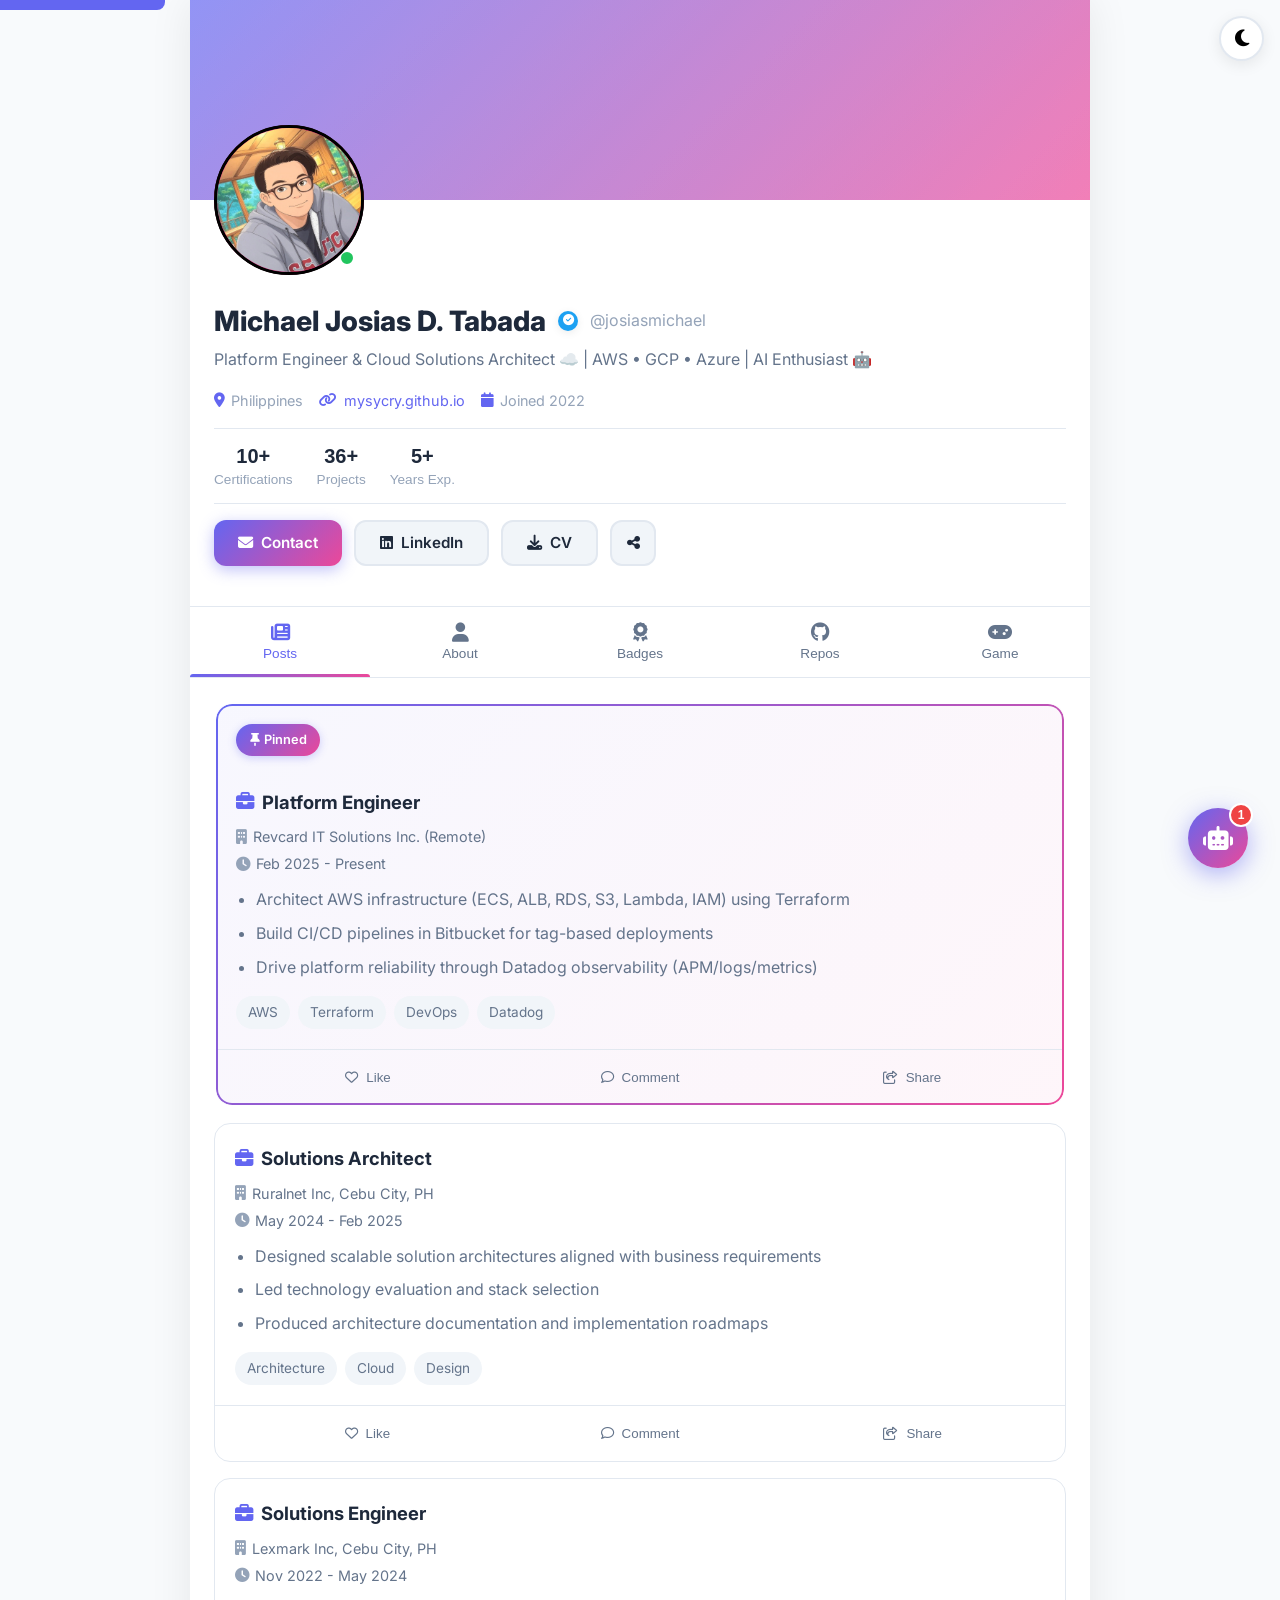
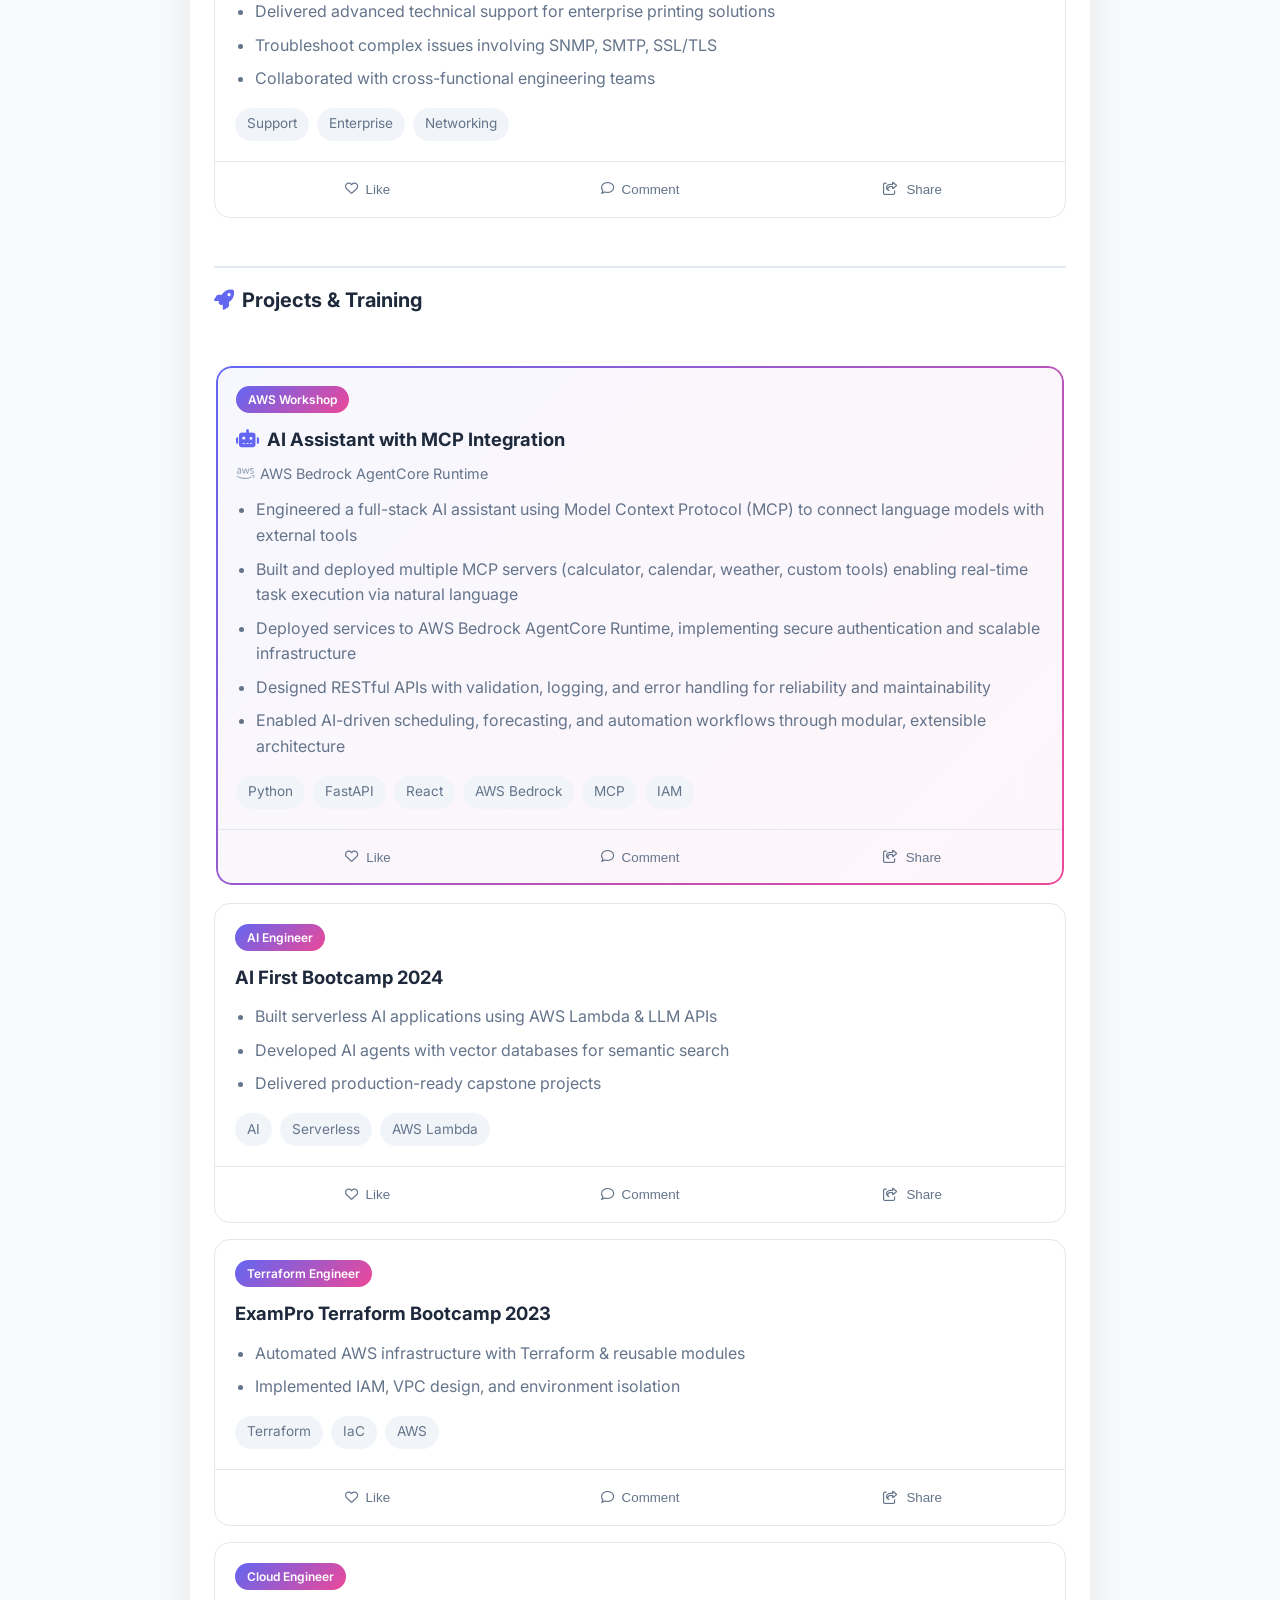
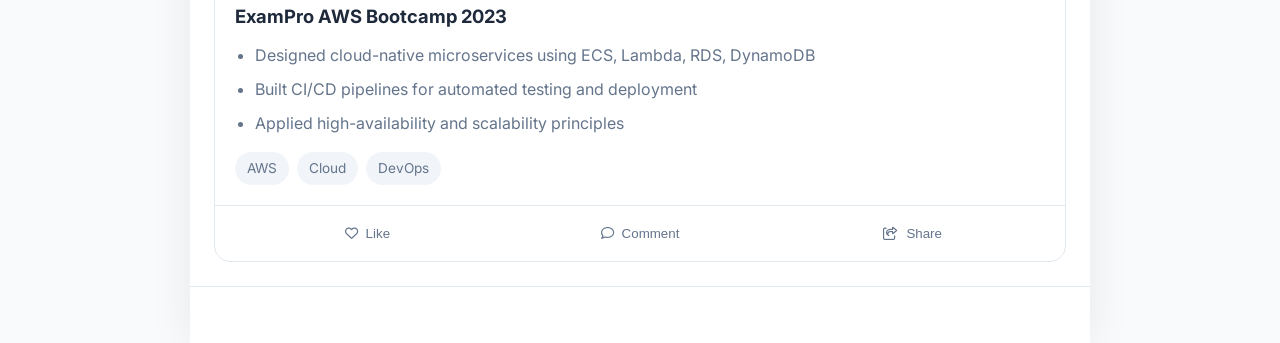
==== commit 0abbe940: "socmed design" ====
--- a/index.html
+++ b/index.html
@@ -5,652 +5,813 @@
     <meta name="viewport" content="width=device-width, initial-scale=1.0">
     
     <!-- Primary Meta Tags -->
-    <title>Michael Josias D. Tabada - Platform Engineer & Cloud Solutions Architect</title>
+    <title>Michael Josias D. Tabada | Platform Engineer</title>
     <meta name="title" content="Michael Josias D. Tabada - Platform Engineer & Cloud Solutions Architect">
-    <meta name="description" content="Platform Engineer & Cloud Solutions Architect specializing in AWS, GCP, Azure, Terraform, and AI. View my certifications, projects, and professional experience.">
-    <meta name="keywords" content="Platform Engineer, Cloud Architect, AWS, GCP, Azure, Terraform, DevOps, AI, Machine Learning, Kubernetes, Docker">
+    <meta name="description" content="Platform Engineer & Cloud Solutions Architect specializing in AWS, GCP, Azure, Terraform, and AI.">
+    <meta name="keywords" content="Platform Engineer, Cloud Architect, AWS, GCP, Azure, Terraform, DevOps, AI">
     <meta name="author" content="Michael Josias D. Tabada">
-    <meta name="robots" content="index, follow">
     <link rel="canonical" href="https://josiasmichael.github.io">
     
-    <!-- Open Graph / Facebook -->
-    <meta property="og:type" content="website">
+    <!-- Open Graph -->
+    <meta property="og:type" content="profile">
     <meta property="og:url" content="https://josiasmichael.github.io">
-    <meta property="og:title" content="Michael Josias D. Tabada - Platform Engineer & Cloud Solutions Architect">
-    <meta property="og:description" content="Platform Engineer & Cloud Solutions Architect specializing in AWS, GCP, Azure, Terraform, and AI.">
+    <meta property="og:title" content="Michael Josias D. Tabada | Platform Engineer">
+    <meta property="og:description" content="Platform Engineer & Cloud Solutions Architect">
     <meta property="og:image" content="https://raw.githubusercontent.com/mysycry/josiasmichael.github.io/main/og-image.svg">
-    <meta property="og:locale" content="en_US">
     
     <!-- Twitter Card -->
     <meta name="twitter:card" content="summary_large_image">
-    <meta name="twitter:url" content="https://josiasmichael.github.io">
-    <meta name="twitter:title" content="Michael Josias D. Tabada - Platform Engineer & Cloud Solutions Architect">
-    <meta name="twitter:description" content="Platform Engineer & Cloud Solutions Architect specializing in AWS, GCP, Azure, Terraform, and AI.">
+    <meta name="twitter:title" content="Michael Josias D. Tabada | Platform Engineer">
     <meta name="twitter:image" content="https://raw.githubusercontent.com/mysycry/josiasmichael.github.io/main/og-image.svg">
-    <meta name="twitter:creator" content="@mysycry">
     
     <!-- Favicon -->
     <link rel="icon" type="image/png" href="https://cdn-icons-png.flaticon.com/512/6024/6024820.png">
-
-    <!-- Preconnect & Preload -->
+    
+    <!-- Preconnect -->
     <link rel="preconnect" href="https://fonts.googleapis.com">
     <link rel="preconnect" href="https://fonts.gstatic.com" crossorigin>
-    <link rel="preconnect" href="https://cdnjs.cloudflare.com">
-    <link rel="preload" as="style" href="styles.css?v=5">
-    <link rel="preload" as="style" href="https://fonts.googleapis.com/css2?family=Inter:wght@300;400;500;600;700&family=Fira+Code:wght@400;500&display=swap">
+    <link rel="preload" as="style" href="styles.css?v=6">
     
     <!-- Stylesheets -->
-    <link rel="stylesheet" href="styles.css?v=5">
-    <link href="https://fonts.googleapis.com/css2?family=Inter:wght@300;400;500;600;700&family=Fira+Code:wght@400;500&display=swap" rel="stylesheet">
+    <link rel="stylesheet" href="styles.css?v=6">
+    <link href="https://fonts.googleapis.com/css2?family=Inter:wght@300;400;500;600;700;800&family=Fira+Code:wght@400;500&display=swap" rel="stylesheet">
     <link rel="stylesheet" href="https://cdnjs.cloudflare.com/ajax/libs/font-awesome/6.4.0/css/all.min.css">
 </head>
 <body>
     <!-- Skip Link -->
-    <a href="#main-content" class="skip-link">Skip to main content</a>
+    <a href="#main-content" class="skip-link">Skip to content</a>
     
     <!-- Toast Notification -->
     <div class="toast" id="toast" role="alert" aria-live="polite"></div>
     
     <!-- Theme Toggle -->
-    <button class="theme-toggle" id="themeToggle" aria-label="Toggle dark/light theme">
+    <button class="theme-toggle" id="themeToggle" aria-label="Toggle theme">
         <i class="fas fa-moon" aria-hidden="true"></i>
         <i class="fas fa-sun" aria-hidden="true"></i>
     </button>
 
-    <!-- Main Container -->
-    <div class="container">
-        <!-- Header -->
-        <header class="header">
-            <div class="profile-section">
-                <div class="profile-img-container">
-                    <div class="profile-img-wrapper">
-                        <img src="images/prof-pic.jpg" alt="Michael Josias D. Tabada" class="profile-img" loading="eager" fetchpriority="high">
-                    </div>
-                </div>
-                <div class="profile-info">
-                    <h1 class="name">Michael Josias D. Tabada</h1>
-                    <p class="title"><span>Platform Engineer</span> <span class="title-sep">||</span> <span>Cloud & Solutions Architect</span> <span class="title-sep">||</span> <span>AI</span></p>
-                    <div class="contact-info">
-                        <span><i class="fas fa-map-marker-alt" aria-hidden="true"></i> Philippines </span>
-                    </div>
-                    <div class="social-links">
-                        <a href="https://linkedin.com/in/josiasmichael" target="_blank" rel="noopener noreferrer" class="social-link" aria-label="LinkedIn Profile">
-                            <i class="fab fa-linkedin" aria-hidden="true"></i>
-                            <span>LinkedIn</span>
-                        </a>
-                        <a href="https://github.com/mysycry" target="_blank" rel="noopener noreferrer" class="social-link" aria-label="GitHub Profile">
-                            <i class="fab fa-github" aria-hidden="true"></i>
-                            <span>GitHub</span>
-                        </a>
-                        <a href="mailto:navigatormichael@gmail.com" class="social-link" aria-label="Email Address">
-                            <i class="fas fa-envelope" aria-hidden="true"></i>
-                            <span>Email</span>
-                        </a>
-                    </div>
+    <!-- Main App Container -->
+    <div class="app-container">
+        <!-- Cover Photo -->
+        <div class="cover-photo">
+            <div class="cover-photo-bg" id="coverPhotoBg"></div>
+            <div class="cover-gradient"></div>
+        </div>
+
+        <!-- Profile Header -->
+        <header class="profile-header">
+            <div class="profile-avatar-container">
+                <div class="profile-avatar">
+                    <img src="images/prof-pic.jpg" alt="Michael Josias D. Tabada" loading="eager" fetchpriority="high">
+                    <span class="online-status" title="Available for opportunities"></span>
                 </div>
             </div>
-            <a href="Tabada, Michael Josias D. CV.pdf" target="_blank" rel="noopener noreferrer" class="download-btn">
-                <i class="fas fa-download" aria-hidden="true"></i>
-                <span>Download CV</span>
-            </a>
+
+            <div class="profile-info">
+                <h1 class="profile-name">
+                    Michael Josias D. Tabada
+                    <button class="verify-badge-inline" aria-label="Verified Profile" title="Verified">
+                        <i class="fas fa-check-circle"></i>
+                    </button>
+                    <span class="username">@josiasmichael</span>
+                </h1>
+                <p class="profile-bio">
+                    Platform Engineer & Cloud Solutions Architect ☁️ | AWS • GCP • Azure | AI Enthusiast 🤖
+                </p>
+                
+                <div class="profile-meta">
+                    <span class="meta-item">
+                        <i class="fas fa-map-marker-alt"></i> Philippines
+                    </span>
+                    <span class="meta-item">
+                        <i class="fas fa-link"></i> 
+                        <a href="https://mysycry.github.io" target="_blank">mysycry.github.io</a>
+                    </span>
+                    <span class="meta-item">
+                        <i class="fas fa-calendar"></i> Joined 2022
+                    </span>
+                </div>
+                
+                <div class="profile-stats">
+                    <button class="stat-btn">
+                        <span class="stat-number">10+</span>
+                        <span class="stat-label">Certifications</span>
+                    </button>
+                    <button class="stat-btn">
+                        <span class="stat-number">36+</span>
+                        <span class="stat-label">Projects</span>
+                    </button>
+                    <button class="stat-btn">
+                        <span class="stat-number">5+</span>
+                        <span class="stat-label">Years Exp.</span>
+                    </button>
+                </div>
+                
+                <div class="profile-actions">
+                    <a href="mailto:navigatormichael@gmail.com" class="btn btn-primary">
+                        <i class="fas fa-envelope"></i> <span>Contact</span>
+                    </a>
+                    <a href="https://linkedin.com/in/josiasmichael" target="_blank" rel="noopener noreferrer" class="btn btn-secondary">
+                        <i class="fab fa-linkedin"></i> <span>LinkedIn</span>
+                    </a>
+                    <a href="Tabada, Michael Josias D. CV.pdf" target="_blank" class="btn btn-secondary">
+                        <i class="fas fa-download"></i> <span>CV</span>
+                    </a>
+                    <button class="btn btn-icon" aria-label="Share Profile" id="shareProfile">
+                        <i class="fas fa-share-alt"></i>
+                    </button>
+                </div>
+            </div>
         </header>
 
         <!-- Navigation Tabs -->
-        <nav class="tabs-nav" role="tablist" aria-label="Portfolio navigation">
-            <button class="tab-btn active" data-tab="summary" role="tab" aria-selected="true" aria-controls="summary" id="tab-summary">
-                <i class="fas fa-user" aria-hidden="true"></i>
-                <span>Summary</span>
+        <nav class="profile-nav" role="tablist">
+            <button class="nav-tab active" data-tab="posts" role="tab" aria-selected="true">
+                <i class="fas fa-newspaper"></i>
+                <span>Posts</span>
             </button>
-            <button class="tab-btn" data-tab="experience" role="tab" aria-selected="false" aria-controls="experience" id="tab-experience" tabindex="-1">
-                <i class="fas fa-briefcase" aria-hidden="true"></i>
-                <span>Work Experience</span>
+            <button class="nav-tab" data-tab="about" role="tab" aria-selected="false">
+                <i class="fas fa-user"></i>
+                <span>About</span>
             </button>
-            <button class="tab-btn" data-tab="credly" role="tab" aria-selected="false" aria-controls="credly" id="tab-credly" tabindex="-1">
-                <i class="fas fa-award" aria-hidden="true"></i>
-                <span>Credly</span>
+            <button class="nav-tab" data-tab="badges" role="tab" aria-selected="false">
+                <i class="fas fa-award"></i>
+                <span>Badges</span>
             </button>
-            <button class="tab-btn" data-tab="github" role="tab" aria-selected="false" aria-controls="github" id="tab-github" tabindex="-1">
-                <i class="fab fa-github" aria-hidden="true"></i>
-                <span>GitHub</span>
+            <button class="nav-tab" data-tab="repos" role="tab" aria-selected="false">
+                <i class="fab fa-github"></i>
+                <span>Repos</span>
             </button>
-            <button class="tab-btn" data-tab="game" role="tab" aria-selected="false" aria-controls="game" id="tab-game" tabindex="-1">
-                <i class="fas fa-gamepad" aria-hidden="true"></i>
-                <span>Snake Game</span>
+            <button class="nav-tab" data-tab="game" role="tab" aria-selected="false">
+                <i class="fas fa-gamepad"></i>
+                <span>Game</span>
             </button>
         </nav>
 
-        <!-- Tab Content -->
-        <main class="tab-content" id="main-content">
-            <!-- Summary Tab -->
-            <section class="tab-panel active" id="summary" role="tabpanel" aria-labelledby="tab-summary">
-                <div class="card">
-                    <div class="light-mode-glow"></div>
-                    <h2><i class="fas fa-user" aria-hidden="true"></i> About Me</h2>
-                    <p class="summary-text">
-                        Platform Engineer and Solutions Architect with extensive experience in cloud infrastructure, 
-                        DevOps practices, and enterprise system design. Currently pursuing a Master's in Financial 
-                        Engineering while leading platform engineering initiatives. Passionate about building scalable, 
-                        reliable, and cost-efficient cloud solutions using modern infrastructure-as-code practices.
-                    </p>
-                    
-                    <h3><i class="fas fa-graduation-cap"></i> Education</h3>
-                    <div class="education-item">
-                        <h4>Master of Science in Financial Engineering</h4>
-                        <p class="school">WorldQuant University | Oct 2025 - Present</p>
-                        <p class="coursework">Relevant Coursework: Financial Markets, Financial Data & Econometrics</p>
-                    </div>
-                    
-                    <h3><i class="fas fa-tools"></i> Technical Skills</h3>
-                    <div class="skills-carousel-wrapper" id="skillsCarouselWrapper">
-                        <div class="skills-carousel-track" id="skillsCarousel">
-                            <div class="skills-carousel-card">
+        <!-- Main Content -->
+        <main class="profile-content" id="main-content">
+            
+            <!-- Posts Tab (Experience as Posts) -->
+            <section class="tab-panel active" id="posts" role="tabpanel">
+                <div class="posts-feed">
+                    <!-- Current Position Pinned Post -->
+                    <article class="post pinned">
+                        <div class="post-header">
+                            <div class="post-badge">
+                                <i class="fas fa-thumbtack"></i> Pinned
+                            </div>
+                        </div>
+                        <div class="post-content">
+                            <h3 class="post-title">
+                                <i class="fas fa-briefcase"></i> Platform Engineer
+                            </h3>
+                            <p class="post-company">
+                                <i class="fas fa-building"></i> Revcard IT Solutions Inc. (Remote)
+                            </p>
+                            <p class="post-date">
+                                <i class="fas fa-clock"></i> Feb 2025 - Present
+                            </p>
+                            <div class="post-body">
+                                <ul>
+                                    <li>Architect AWS infrastructure (ECS, ALB, RDS, S3, Lambda, IAM) using Terraform</li>
+                                    <li>Build CI/CD pipelines in Bitbucket for tag-based deployments</li>
+                                    <li>Drive platform reliability through Datadog observability (APM/logs/metrics)</li>
+                                </ul>
+                            </div>
+                            <div class="post-tags">
+                                <span class="tag">AWS</span>
+                                <span class="tag">Terraform</span>
+                                <span class="tag">DevOps</span>
+                                <span class="tag">Datadog</span>
+                            </div>
+                        </div>
+                        <div class="post-actions">
+                            <button class="action-btn like-btn">
+                                <i class="far fa-heart"></i>
+                                <span>Like</span>
+                            </button>
+                            <button class="action-btn">
+                                <i class="far fa-comment"></i>
+                                <span>Comment</span>
+                            </button>
+                            <button class="action-btn">
+                                <i class="far fa-share-square"></i>
+                                <span>Share</span>
+                            </button>
+                        </div>
+                    </article>
+
+                    <!-- Experience Post 2 -->
+                    <article class="post">
+                        <div class="post-content">
+                            <h3 class="post-title">
+                                <i class="fas fa-briefcase"></i> Solutions Architect
+                            </h3>
+                            <p class="post-company">
+                                <i class="fas fa-building"></i> Ruralnet Inc, Cebu City, PH
+                            </p>
+                            <p class="post-date">
+                                <i class="fas fa-clock"></i> May 2024 - Feb 2025
+                            </p>
+                            <div class="post-body">
+                                <ul>
+                                    <li>Designed scalable solution architectures aligned with business requirements</li>
+                                    <li>Led technology evaluation and stack selection</li>
+                                    <li>Produced architecture documentation and implementation roadmaps</li>
+                                </ul>
+                            </div>
+                            <div class="post-tags">
+                                <span class="tag">Architecture</span>
+                                <span class="tag">Cloud</span>
+                                <span class="tag">Design</span>
+                            </div>
+                        </div>
+                        <div class="post-actions">
+                            <button class="action-btn like-btn">
+                                <i class="far fa-heart"></i>
+                                <span>Like</span>
+                            </button>
+                            <button class="action-btn">
+                                <i class="far fa-comment"></i>
+                                <span>Comment</span>
+                            </button>
+                            <button class="action-btn">
+                                <i class="far fa-share-square"></i>
+                                <span>Share</span>
+                            </button>
+                        </div>
+                    </article>
+
+                    <!-- Experience Post 3 -->
+                    <article class="post">
+                        <div class="post-content">
+                            <h3 class="post-title">
+                                <i class="fas fa-briefcase"></i> Solutions Engineer
+                            </h3>
+                            <p class="post-company">
+                                <i class="fas fa-building"></i> Lexmark Inc, Cebu City, PH
+                            </p>
+                            <p class="post-date">
+                                <i class="fas fa-clock"></i> Nov 2022 - May 2024
+                            </p>
+                            <div class="post-body">
+                                <ul>
+                                    <li>Delivered advanced technical support for enterprise printing solutions</li>
+                                    <li>Troubleshoot complex issues involving SNMP, SMTP, SSL/TLS</li>
+                                    <li>Collaborated with cross-functional engineering teams</li>
+                                </ul>
+                            </div>
+                            <div class="post-tags">
+                                <span class="tag">Support</span>
+                                <span class="tag">Enterprise</span>
+                                <span class="tag">Networking</span>
+                            </div>
+                        </div>
+                        <div class="post-actions">
+                            <button class="action-btn like-btn">
+                                <i class="far fa-heart"></i>
+                                <span>Like</span>
+                            </button>
+                            <button class="action-btn">
+                                <i class="far fa-comment"></i>
+                                <span>Comment</span>
+                            </button>
+                            <button class="action-btn">
+                                <i class="far fa-share-square"></i>
+                                <span>Share</span>
+                            </button>
+                        </div>
+                    </article>
+
+                    <!-- Projects Section -->
+                    <div class="section-divider">
+                        <h2><i class="fas fa-rocket"></i> Projects & Training</h2>
+                    </div>
+
+                    <!-- Project Post 0 - AWS MCP AI Assistant (NEW) -->
+                    <article class="post project-post pinned">
+                        <div class="post-content">
+                            <div class="project-badge">AWS Workshop</div>
+                            <h3 class="post-title">
+                                <i class="fas fa-robot"></i> AI Assistant with MCP Integration
+                            </h3>
+                            <p class="post-company">
+                                <i class="fab fa-aws"></i> AWS Bedrock AgentCore Runtime
+                            </p>
+                            <div class="post-body">
+                                <ul>
+                                    <li>Engineered a full-stack AI assistant using Model Context Protocol (MCP) to connect language models with external tools</li>
+                                    <li>Built and deployed multiple MCP servers (calculator, calendar, weather, custom tools) enabling real-time task execution via natural language</li>
+                                    <li>Deployed services to AWS Bedrock AgentCore Runtime, implementing secure authentication and scalable infrastructure</li>
+                                    <li>Designed RESTful APIs with validation, logging, and error handling for reliability and maintainability</li>
+                                    <li>Enabled AI-driven scheduling, forecasting, and automation workflows through modular, extensible architecture</li>
+                                </ul>
+                            </div>
+                            <div class="post-tags">
+                                <span class="tag">Python</span>
+                                <span class="tag">FastAPI</span>
+                                <span class="tag">React</span>
+                                <span class="tag">AWS Bedrock</span>
+                                <span class="tag">MCP</span>
+                                <span class="tag">IAM</span>
+                            </div>
+                        </div>
+                        <div class="post-actions">
+                            <button class="action-btn like-btn">
+                                <i class="far fa-heart"></i>
+                                <span>Like</span>
+                            </button>
+                            <button class="action-btn">
+                                <i class="far fa-comment"></i>
+                                <span>Comment</span>
+                            </button>
+                            <button class="action-btn">
+                                <i class="far fa-share-square"></i>
+                                <span>Share</span>
+                            </button>
+                        </div>
+                    </article>
+
+                    <!-- Project Post 1 -->
+                    <article class="post project-post">
+                        <div class="post-content">
+                            <div class="project-badge">AI Engineer</div>
+                            <h3 class="post-title">AI First Bootcamp 2024</h3>
+                            <div class="post-body">
+                                <ul>
+                                    <li>Built serverless AI applications using AWS Lambda & LLM APIs</li>
+                                    <li>Developed AI agents with vector databases for semantic search</li>
+                                    <li>Delivered production-ready capstone projects</li>
+                                </ul>
+                            </div>
+                            <div class="post-tags">
+                                <span class="tag">AI</span>
+                                <span class="tag">Serverless</span>
+                                <span class="tag">AWS Lambda</span>
+                            </div>
+                        </div>
+                        <div class="post-actions">
+                            <button class="action-btn like-btn">
+                                <i class="far fa-heart"></i>
+                                <span>Like</span>
+                            </button>
+                            <button class="action-btn">
+                                <i class="far fa-comment"></i>
+                                <span>Comment</span>
+                            </button>
+                            <button class="action-btn">
+                                <i class="far fa-share-square"></i>
+                                <span>Share</span>
+                            </button>
+                        </div>
+                    </article>
+
+                    <!-- Project Post 2 -->
+                    <article class="post project-post">
+                        <div class="post-content">
+                            <div class="project-badge">Terraform Engineer</div>
+                            <h3 class="post-title">ExamPro Terraform Bootcamp 2023</h3>
+                            <div class="post-body">
+                                <ul>
+                                    <li>Automated AWS infrastructure with Terraform & reusable modules</li>
+                                    <li>Implemented IAM, VPC design, and environment isolation</li>
+                                </ul>
+                            </div>
+                            <div class="post-tags">
+                                <span class="tag">Terraform</span>
+                                <span class="tag">IaC</span>
+                                <span class="tag">AWS</span>
+                            </div>
+                        </div>
+                        <div class="post-actions">
+                            <button class="action-btn like-btn">
+                                <i class="far fa-heart"></i>
+                                <span>Like</span>
+                            </button>
+                            <button class="action-btn">
+                                <i class="far fa-comment"></i>
+                                <span>Comment</span>
+                            </button>
+                            <button class="action-btn">
+                                <i class="far fa-share-square"></i>
+                                <span>Share</span>
+                            </button>
+                        </div>
+                    </article>
+
+                    <!-- Project Post 3 -->
+                    <article class="post project-post">
+                        <div class="post-content">
+                            <div class="project-badge">Cloud Engineer</div>
+                            <h3 class="post-title">ExamPro AWS Bootcamp 2023</h3>
+                            <div class="post-body">
+                                <ul>
+                                    <li>Designed cloud-native microservices using ECS, Lambda, RDS, DynamoDB</li>
+                                    <li>Built CI/CD pipelines for automated testing and deployment</li>
+                                    <li>Applied high-availability and scalability principles</li>
+                                </ul>
+                            </div>
+                            <div class="post-tags">
+                                <span class="tag">AWS</span>
+                                <span class="tag">Cloud</span>
+                                <span class="tag">DevOps</span>
+                            </div>
+                        </div>
+                        <div class="post-actions">
+                            <button class="action-btn like-btn">
+                                <i class="far fa-heart"></i>
+                                <span>Like</span>
+                            </button>
+                            <button class="action-btn">
+                                <i class="far fa-comment"></i>
+                                <span>Comment</span>
+                            </button>
+                            <button class="action-btn">
+                                <i class="far fa-share-square"></i>
+                                <span>Share</span>
+                            </button>
+                        </div>
+                    </article>
+                </div>
+            </section>
+
+            <!-- About Tab -->
+            <section class="tab-panel" id="about" role="tabpanel">
+                <div class="about-grid">
+                    <!-- About Card -->
+                    <div class="about-card">
+                        <h3><i class="fas fa-user"></i> About Me</h3>
+                        <p>
+                            Platform Engineer and Solutions Architect with extensive experience in cloud infrastructure,
+                            DevOps practices, and enterprise system design. Currently pursuing a Master's in Financial
+                            Engineering while leading platform engineering initiatives. Passionate about building scalable,
+                            reliable, and cost-efficient cloud solutions using modern infrastructure-as-code practices.
+                        </p>
+                    </div>
+
+                    <!-- Education Card -->
+                    <div class="about-card">
+                        <h3><i class="fas fa-graduation-cap"></i> Education</h3>
+                        <div class="education-item">
+                            <h4>Master of Science in Financial Engineering</h4>
+                            <p class="school">WorldQuant University</p>
+                            <p class="period">Oct 2025 - Present</p>
+                            <p class="coursework">Financial Markets, Financial Data & Econometrics</p>
+                        </div>
+                    </div>
+
+                    <!-- Skills Card -->
+                    <div class="about-card skills-card">
+                        <h3><i class="fas fa-tools"></i> Technical Skills</h3>
+                        <div class="skills-grid">
+                            <div class="skill-category">
                                 <h4><i class="fas fa-cloud"></i> Cloud Platforms</h4>
-                                <div class="skills-grid">
-                                    <span class="skill-tag">Amazon Web Services (AWS)</span>
-                                    <span class="skill-tag">Microsoft Azure</span>
-                                    <span class="skill-tag">Google Cloud Platform (GCP)</span>
-                                    <span class="skill-tag">Oracle Cloud (OCI)</span>
+                                <div class="skill-tags">
+                                    <span class="skill-tag">AWS</span>
+                                    <span class="skill-tag">GCP</span>
+                                    <span class="skill-tag">Azure</span>
+                                    <span class="skill-tag">OCI</span>
                                 </div>
                             </div>
-                            <div class="skills-carousel-card">
-                                <h4><i class="fas fa-box"></i> Containerization & Compute</h4>
-                                <div class="skills-grid">
-                                    <span class="skill-tag">Amazon ECS</span>
-                                    <span class="skill-tag">AWS Lambda</span>
+                            <div class="skill-category">
+                                <h4><i class="fas fa-box"></i> Container & Compute</h4>
+                                <div class="skill-tags">
+                                    <span class="skill-tag">ECS</span>
+                                    <span class="skill-tag">Lambda</span>
                                     <span class="skill-tag">EC2</span>
                                     <span class="skill-tag">Docker</span>
-                                    <span class="skill-tag">Serverless Framework</span>
+                                    <span class="skill-tag">Serverless</span>
                                 </div>
                             </div>
-                            <div class="skills-carousel-card">
+                            <div class="skill-category">
                                 <h4><i class="fas fa-infinity"></i> CI/CD & DevOps</h4>
-                                <div class="skills-grid">
-                                    <span class="skill-tag">Bitbucket Pipelines</span>
+                                <div class="skill-tags">
+                                    <span class="skill-tag">Bitbucket</span>
                                     <span class="skill-tag">GitHub Actions</span>
                                     <span class="skill-tag">Terraform</span>
-                                    <span class="skill-tag">Git Workflows</span>
+                                    <span class="skill-tag">Git</span>
                                 </div>
                             </div>
-                            <div class="skills-carousel-card">
-                                <h4><i class="fas fa-chart-line"></i> Observability & Monitoring</h4>
-                                <div class="skills-grid">
-                                    <span class="skill-tag">Datadog (APM, logs, metrics)</span>
+                            <div class="skill-category">
+                                <h4><i class="fas fa-chart-line"></i> Observability</h4>
+                                <div class="skill-tags">
+                                    <span class="skill-tag">Datadog</span>
+                                    <span class="skill-tag">APM</span>
+                                    <span class="skill-tag">Logs</span>
+                                    <span class="skill-tag">Metrics</span>
                                 </div>
                             </div>
-                            <div class="skills-carousel-card">
+                            <div class="skill-category">
                                 <h4><i class="fas fa-shield"></i> Networking & Security</h4>
-                                <div class="skills-grid">
+                                <div class="skill-tags">
                                     <span class="skill-tag">IAM</span>
                                     <span class="skill-tag">VPC</span>
                                     <span class="skill-tag">SSL/TLS</span>
                                     <span class="skill-tag">SNMP</span>
                                     <span class="skill-tag">SMTP</span>
-                                    <span class="skill-tag">OWASP Principles</span>
-                                    <span class="skill-tag">Linux Administration</span>
+                                    <span class="skill-tag">Linux</span>
                                 </div>
                             </div>
                         </div>
-                        <button class="carousel-btn prev" id="skillsPrev" aria-label="Previous skill"><i class="fas fa-chevron-left" aria-hidden="true"></i></button>
-                        <button class="carousel-btn next" id="skillsNext" aria-label="Next skill"><i class="fas fa-chevron-right" aria-hidden="true"></i></button>
-                        <div class="carousel-dots-horizontal" id="skillsDots"></div>
                     </div>
                 </div>
             </section>
 
-            <!-- Work Experience Tab -->
-            <section class="tab-panel" id="experience" role="tabpanel" aria-labelledby="tab-experience">
-                <div class="card">
-                    <div class="light-mode-glow"></div>
-                    <h2><i class="fas fa-briefcase"></i> Work Experience</h2>
-                    
-                    <div class="carousel-wrapper" id="experienceCarouselWrapper">
-                        <div class="carousel-track" id="experienceCarousel">
-                            <div class="carousel-card">
-                                <div class="experience-card">
-                                    <div class="card-header">
-                                        <h4>Platform Engineer</h4>
-                                        <span class="card-period">Feb 2025 - Present</span>
-                                    </div>
-                                    <p class="company"><i class="fas fa-building"></i> Revcard IT Solutions Inc. (Remote)</p>
-                                    <ul class="experience-details">
-                                        <li>Architect and automate AWS infrastructure (ECS, ALB, RDS, S3, Lambda, IAM) using Terraform across multi-account environments with secure remote state and modular design.</li>
-                                        <li>Build and maintain CI/CD pipelines in Bitbucket, enabling tag-based deployments to EC2/ECS via AWS Systems Manager (SSM) and PowerShell automation.</li>
-                                        <li>Drive platform reliability and governance through Datadog observability (APM/logs), branch protection + JIRA integration, and cost-controlled AWS best practices.</li>
-                                    </ul>
-                                </div>
-                            </div>
-                            
-                            <div class="carousel-card">
-                                <div class="experience-card">
-                                    <div class="card-header">
-                                        <h4>Solutions Architect</h4>
-                                        <span class="card-period">May 2024 - Feb 2025</span>
-                                    </div>
-                                    <p class="company"><i class="fas fa-building"></i> Ruralnet Inc, Cebu City, PH</p>
-                                    <ul class="experience-details">
-                                        <li>Designed and validated scalable solution architectures and technical prototypes aligned with business and infrastructure requirements.</li>
-                                        <li>Led technology evaluation and stack selection, guiding engineering teams on implementation best practices.</li>
-                                        <li>Produced architecture documentation, diagrams, and implementation roadmaps for cloud and enterprise systems.</li>
-                                        <li>Researched emerging technologies and recommended improvements to enhance system performance, reliability, and cost efficiency.</li>
-                                    </ul>
-                                </div>
-                            </div>
-                            
-                            <div class="carousel-card">
-                                <div class="experience-card">
-                                    <div class="card-header">
-                                        <h4>Solutions Engineer</h4>
-                                        <span class="card-period">Nov 2022 - May 2024</span>
-                                    </div>
-                                    <p class="company"><i class="fas fa-building"></i> Lexmark Inc, Cebu City, PH</p>
-                                    <ul class="experience-details">
-                                        <li>Delivered advanced technical support for enterprise printing and hybrid cloud solutions across global customers.</li>
-                                        <li>Troubleshoot complex issues involving SNMP, SMTP, SSL/TLS, network ports, SQL Server, and Firebird databases.</li>
-                                        <li>Supported IT administrators and cloud engineers with deep-dive diagnostics, log analysis, and system integration guidance.</li>
-                                        <li>Collaborated with cross-functional engineering teams to resolve escalated production issues and improve service reliability.</li>
-                                    </ul>
-                                </div>
-                            </div>
-                        </div>
-                        <button class="carousel-btn prev" id="expPrev" aria-label="Previous experience"><i class="fas fa-chevron-left" aria-hidden="true"></i></button>
-                        <button class="carousel-btn next" id="expNext" aria-label="Next experience"><i class="fas fa-chevron-right" aria-hidden="true"></i></button>
-                        <div class="carousel-dots-horizontal" id="experienceDots"></div>
-                    </div>
-                    
-                    <h3 style="margin-top: 2rem;"><i class="fas fa-rocket"></i> Projects & Training</h3>
-                    
-                    <div class="carousel-wrapper" id="projectsCarouselWrapper">
-                        <div class="carousel-track" id="projectsCarousel">
-                            <div class="carousel-card">
-                                <div class="project-card-large">
-                                    <div class="project-badge">AI Engineer</div>
-                                    <h4>AI First Bootcamp 2024</h4>
-                                    <ul class="experience-details">
-                                        <li>Built and deployed serverless AI applications using AWS Lambda, API Gateway, and LLM APIs.</li>
-                                        <li>Developed AI agents with vector databases for semantic search and retrieval-augmented workflows.</li>
-                                        <li>Delivered production-ready capstone projects with scalable cloud architecture patterns.</li>
-                                    </ul>
-                                </div>
-                            </div>
-                            
-                            <div class="carousel-card">
-                                <div class="project-card-large">
-                                    <div class="project-badge">Terraform Engineer</div>
-                                    <h4>ExamPro Terraform Bootcamp 2023</h4>
-                                    <ul class="experience-details">
-                                        <li>Automated AWS infrastructure provisioning using Terraform, reusable modules, and remote state management.</li>
-                                        <li>Implemented infrastructure best practices including IAM, VPC design, and environment isolation.</li>
-                                    </ul>
-                                </div>
-                            </div>
-                            
-                            <div class="carousel-card">
-                                <div class="project-card-large">
-                                    <div class="project-badge">Cloud Engineer</div>
-                                    <h4>ExamPro AWS Bootcamp 2023</h4>
-                                    <ul class="experience-details">
-                                        <li>Designed cloud-native microservices using ECS, Lambda, RDS, DynamoDB, and CI/CD pipelines.</li>
-                                        <li>Applied high-availability and scalability principles across distributed AWS workloads.</li>
-                                    </ul>
-                                </div>
-                            </div>
-                        </div>
-                        <button class="carousel-btn prev" id="projectsPrev" aria-label="Previous project"><i class="fas fa-chevron-left" aria-hidden="true"></i></button>
-                        <button class="carousel-btn next" id="projectsNext" aria-label="Next project"><i class="fas fa-chevron-right" aria-hidden="true"></i></button>
-                        <div class="carousel-dots-horizontal" id="projectsDots"></div>
+            <!-- Badges Tab -->
+            <section class="tab-panel" id="badges" role="tabpanel">
+                <div class="badges-header">
+                    <a href="https://www.credly.com/users/jmichael/badges" target="_blank" rel="noopener noreferrer" class="credly-link">
+                        <i class="fas fa-external-link-alt"></i>
+                        <span>View All on Credly</span>
+                    </a>
+                </div>
+                <div class="badges-grid credly-badges-grid">
+                    <div class="badge-card" data-badge="professional-cloud-architect">
+                        <div class="badge-image-container">
+                            <div class="badge-icon gcp">
+                                <i class="fab fa-google"></i>
+                            </div>
+                        </div>
+                        <h4>Professional Cloud Architect</h4>
+                        <p>Google Cloud</p>
+                        <a href="https://www.credly.com/badges/5c94915f-62db-4b4e-be04-e7d6e9f191a6" target="_blank" rel="noopener noreferrer" class="verify-link">
+                            <i class="fas fa-external-link-alt"></i> Verify
+                        </a>
+                    </div>
+
+                    <div class="badge-card" data-badge="finops-certified-engineer">
+                        <div class="badge-image-container">
+                            <div class="badge-icon finops">
+                                <i class="fas fa-chart-line"></i>
+                            </div>
+                        </div>
+                        <h4>FinOps Certified Engineer</h4>
+                        <p>FinOps Foundation</p>
+                        <a href="https://www.credly.com/badges/f59c1388-743e-4719-892a-0efeca903e42" target="_blank" rel="noopener noreferrer" class="verify-link">
+                            <i class="fas fa-external-link-alt"></i> Verify
+                        </a>
+                    </div>
+
+                    <div class="badge-card" data-badge="foundations-financial-engineering">
+                        <div class="badge-image-container">
+                            <div class="badge-icon wqu">
+                                <i class="fas fa-university"></i>
+                            </div>
+                        </div>
+                        <h4>Foundations of Financial Engineering</h4>
+                        <p>WorldQuant University</p>
+                        <a href="https://www.credly.com/badges/231589ef-66f1-4fa3-83c5-09652bf359e3" target="_blank" rel="noopener noreferrer" class="verify-link">
+                            <i class="fas fa-external-link-alt"></i> Verify
+                        </a>
+                    </div>
+
+                    <div class="badge-card" data-badge="associate-cloud-engineer">
+                        <div class="badge-image-container">
+                            <div class="badge-icon gcp">
+                                <i class="fab fa-google"></i>
+                            </div>
+                        </div>
+                        <h4>Associate Cloud Engineer</h4>
+                        <p>Google Cloud</p>
+                        <a href="https://www.credly.com/badges/23fef539-3c03-4518-9d4a-4ee855ff580c" target="_blank" rel="noopener noreferrer" class="verify-link">
+                            <i class="fas fa-external-link-alt"></i> Verify
+                        </a>
+                    </div>
+
+                    <div class="badge-card" data-badge="github-advanced-security">
+                        <div class="badge-image-container">
+                            <div class="badge-icon github">
+                                <i class="fab fa-github"></i>
+                            </div>
+                        </div>
+                        <h4>GitHub Advanced Security</h4>
+                        <p>GitHub</p>
+                        <a href="https://www.credly.com/badges/e6b93725-abc6-4f57-9f72-9a98d5b60be3" target="_blank" rel="noopener noreferrer" class="verify-link">
+                            <i class="fas fa-external-link-alt"></i> Verify
+                        </a>
+                    </div>
+
+                    <div class="badge-card" data-badge="github-foundations">
+                        <div class="badge-image-container">
+                            <div class="badge-icon github">
+                                <i class="fab fa-github"></i>
+                            </div>
+                        </div>
+                        <h4>GitHub Foundations</h4>
+                        <p>GitHub</p>
+                        <a href="https://www.credly.com/badges/7c2f908f-ab93-4d0e-b636-03d06b02c1e6" target="_blank" rel="noopener noreferrer" class="verify-link">
+                            <i class="fas fa-external-link-alt"></i> Verify
+                        </a>
+                    </div>
+
+                    <div class="badge-card" data-badge="aws-sysops-administrator">
+                        <div class="badge-image-container">
+                            <div class="badge-icon aws">
+                                <i class="fab fa-aws"></i>
+                            </div>
+                        </div>
+                        <h4>AWS Certified SysOps Administrator</h4>
+                        <p>Amazon Web Services</p>
+                        <a href="https://www.credly.com/badges/81bf8dd2-86a2-43d3-aafc-c6218381e23d" target="_blank" rel="noopener noreferrer" class="verify-link">
+                            <i class="fas fa-external-link-alt"></i> Verify
+                        </a>
+                    </div>
+
+                    <div class="badge-card" data-badge="aws-solutions-architect">
+                        <div class="badge-image-container">
+                            <div class="badge-icon aws">
+                                <i class="fab fa-aws"></i>
+                            </div>
+                        </div>
+                        <h4>AWS Certified Solutions Architect</h4>
+                        <p>Amazon Web Services</p>
+                        <a href="https://www.credly.com/badges/a9effe2e-5f62-45a2-b88e-8c18fc5279d5" target="_blank" rel="noopener noreferrer" class="verify-link">
+                            <i class="fas fa-external-link-alt"></i> Verify
+                        </a>
+                    </div>
+
+                    <div class="badge-card" data-badge="apm-learning-path">
+                        <div class="badge-image-container">
+                            <div class="badge-icon datadog">
+                                <i class="fas fa-chart-bar"></i>
+                            </div>
+                        </div>
+                        <h4>APM Learning Path</h4>
+                        <p>Datadog</p>
+                        <a href="https://www.credly.com/badges/d8e915bc-708e-4f51-a540-402c4ae73833" target="_blank" rel="noopener noreferrer" class="verify-link">
+                            <i class="fas fa-external-link-alt"></i> Verify
+                        </a>
+                    </div>
+
+                    <div class="badge-card" data-badge="sre-learning-path">
+                        <div class="badge-image-container">
+                            <div class="badge-icon sre">
+                                <i class="fas fa-server"></i>
+                            </div>
+                        </div>
+                        <h4>Site Reliability Engineer Learning Path</h4>
+                        <p>Google Cloud</p>
+                        <a href="https://www.credly.com/badges/b77f14ce-66f8-410d-8d27-ad7242e7f4f3" target="_blank" rel="noopener noreferrer" class="verify-link">
+                            <i class="fas fa-external-link-alt"></i> Verify
+                        </a>
+                    </div>
+
+                    <div class="badge-card" data-badge="oci-certified-devops-professional">
+                        <div class="badge-image-container">
+                            <div class="badge-icon oci-devops">
+                                <i class="fas fa-server"></i>
+                            </div>
+                        </div>
+                        <h4>OCI 2025 Certified DevOps Professional</h4>
+                        <p>Oracle Cloud</p>
+                        <a href="https://catalog-education.oracle.com/ords/certview/sharebadge?id=8BBB2E32AD894DE40A87B4F40CB40C17960E05D434CF24BEBA66F669B0EB8310" target="_blank" rel="noopener noreferrer" class="verify-link">
+                            <i class="fas fa-external-link-alt"></i> Verify
+                        </a>
+                    </div>
+
+                    <div class="badge-card" data-badge="oci-certified-multicloud-professional">
+                        <div class="badge-image-container">
+                            <div class="badge-icon oci-multicloud">
+                                <i class="fas fa-server"></i>
+                            </div>
+                        </div>
+                        <h4>OCI 2025 Certified Multicloud Architect</h4>
+                        <p>Oracle Cloud</p>
+                        <a href="https://catalog-education.oracle.com/ords/certview/sharebadge?id=B66A57F625672C5CE1572D98B80253E504DC1AD7C08C62DD7072B421A3D36AAF" target="_blank" rel="noopener noreferrer" class="verify-link">
+                            <i class="fas fa-external-link-alt"></i> Verify
+                        </a>
                     </div>
                 </div>
             </section>
 
-            <!-- Credly Tab -->
-            <section class="tab-panel" id="credly" role="tabpanel" aria-labelledby="tab-credly">
-                <div class="card">
-                    <div class="light-mode-glow"></div>
-                    <h2><i class="fas fa-award"></i> Credly Badges</h2>
-                    <p class="section-desc">Digital badges and certifications verified through Credly</p>
-                    
-                    <div class="link-card credly-profile">
-                        <i class="credly-icon"> <img src="images/credly.svg" alt="credly-icon" loading="lazy" width="100" height="100"></i>
-                        <div class="link-info">
-                            <h3>My Credly Profile</h3>
-                            <p class="link-url">https://www.credly.com/users/jmichael/badges</p>
-                        </div>
-                        <a href="https://www.credly.com/users/jmichael/badges" target="_blank" class="link-btn">
-                            View All Badges <i class="fas fa-arrow-right"></i>
-                        </a>
-                    </div>
-                    
-                    <h3 style="margin-top: 2rem;"><i class="fas fa-medal"></i> My Badges</h3>
-                    <div class="badges-grid credly-badges-grid">
-                        <div class="badge-card" data-badge="professional-cloud-architect">
-                            <div class="badge-image-container">
-                                <div class="badge-icon gcp">
-                                    <i class="fab fa-google"></i>
-                                </div>
-                            </div>
-                            <h4>Professional Cloud Architect</h4>
-                            <p>Google Cloud</p>
-                            <a href="https://www.credly.com/badges/5c94915f-62db-4b4e-be04-e7d6e9f191a6" target="_blank" class="verify-link">
-                                <i class="fas fa-external-link-alt"></i> Verify on Credly
+            <!-- Repos Tab -->
+            <section class="tab-panel" id="repos" role="tabpanel">
+                <div class="repos-header">
+                    <a href="https://github.com/mysycry" target="_blank" rel="noopener noreferrer" class="github-profile-link">
+                        <i class="fab fa-github"></i>
+                        <span>@mysycry</span>
+                        <i class="fas fa-external-link-alt"></i>
+                    </a>
+                </div>
+                <div class="repos-grid">
+                    <div class="repo-card">
+                        <div class="repo-header">
+                            <h4>SKILLS-SECURE-REPOSITORY-SUPPLY-CHAIN</h4>
+                            <a href="https://github.com/mysycry/SKILLS-SECURE-REPOSITORY-SUPPLY-CHAIN" target="_blank" rel="noopener noreferrer" class="repo-link-btn">
+                                <i class="fas fa-external-link-alt"></i>
                             </a>
                         </div>
-                        
-                        <div class="badge-card" data-badge="finops-certified-engineer">
-                            <div class="badge-image-container">
-                                <div class="badge-icon finops">
-                                    <i class="fas fa-chart-line"></i>
-                                </div>
-                            </div>
-                            <h4>FinOps Certified Engineer</h4>
-                            <p>FinOps Foundation</p>
-                            <a href="https://www.credly.com/badges/f59c1388-743e-4719-892a-0efeca903e42" target="_blank" class="verify-link">
-                                <i class="fas fa-external-link-alt"></i> Verify on Credly
+                        <p class="repo-desc">Exercise: Secure your Repository Supply Chain. Learn to implement security best practices.</p>
+                        <div class="repo-meta">
+                            <span class="repo-lang"><i class="fas fa-code"></i> C#</span>
+                            <span class="repo-license"><i class="fas fa-scale-balanced"></i> MIT</span>
+                        </div>
+                    </div>
+
+                    <div class="repo-card">
+                        <div class="repo-header">
+                            <h4>THREE-TIER-GITHUB-ACTIONS-PROJECT</h4>
+                            <a href="https://github.com/mysycry/THREE-TIER-GITHUB-ACTIONS-PROJECT" target="_blank" rel="noopener noreferrer" class="repo-link-btn">
+                                <i class="fas fa-external-link-alt"></i>
                             </a>
                         </div>
-                        
-                        <div class="badge-card" data-badge="foundations-financial-engineering">
-                            <div class="badge-image-container">
-                                <div class="badge-icon wqu">
-                                    <i class="fas fa-university"></i>
-                                </div>
-                            </div>
-                            <h4>Foundations of Financial Engineering</h4>
-                            <p>WorldQuant University</p>
-                            <a href="https://www.credly.com/badges/231589ef-66f1-4fa3-83c5-09652bf359e3" target="_blank" class="verify-link">
-                                <i class="fas fa-external-link-alt"></i> Verify on Credly
+                        <p class="repo-desc">Three-tier application deployment using GitHub Actions. CI/CD pipelines for automated testing.</p>
+                        <div class="repo-meta">
+                            <span class="repo-lang"><i class="fas fa-code"></i> JavaScript</span>
+                            <span class="repo-license"><i class="fas fa-scale-balanced"></i> MIT</span>
+                        </div>
+                    </div>
+
+                    <div class="repo-card">
+                        <div class="repo-header">
+                            <h4>30DAYS-DEVOPS-CHALLENGE</h4>
+                            <a href="https://github.com/mysycry/30DAYS-DEVOPS-CHALLENGE" target="_blank" rel="noopener noreferrer" class="repo-link-btn">
+                                <i class="fas fa-external-link-alt"></i>
                             </a>
                         </div>
-                        
-                        <div class="badge-card" data-badge="associate-cloud-engineer">
-                            <div class="badge-image-container">
-                                <div class="badge-icon gcp">
-                                    <i class="fab fa-google"></i>
-                                </div>
-                            </div>
-                            <h4>Associate Cloud Engineer</h4>
-                            <p>Google Cloud</p>
-                            <a href="https://www.credly.com/badges/23fef539-3c03-4518-9d4a-4ee855ff580c" target="_blank" class="verify-link">
-                                <i class="fas fa-external-link-alt"></i> Verify on Credly
+                        <p class="repo-desc">30 Days DevOps Challenge - Daily tasks covering DevOps fundamentals and best practices.</p>
+                        <div class="repo-meta">
+                            <span class="repo-lang"><i class="fas fa-code"></i> Shell</span>
+                            <span class="repo-license"><i class="fas fa-lock"></i> Public</span>
+                        </div>
+                    </div>
+
+                    <div class="repo-card">
+                        <div class="repo-header">
+                            <h4>AI_FIRST_ACTIVITIES</h4>
+                            <a href="https://github.com/mysycry/AI_FIRST_ACTIVITIES" target="_blank" rel="noopener noreferrer" class="repo-link-btn">
+                                <i class="fas fa-external-link-alt"></i>
                             </a>
                         </div>
-                        
-                        <div class="badge-card" data-badge="github-advanced-security">
-                            <div class="badge-image-container">
-                                <div class="badge-icon github">
-                                    <i class="fab fa-github"></i>
-                                </div>
-                            </div>
-                            <h4>GitHub Advanced Security</h4>
-                            <p>GitHub</p>
-                            <a href="https://www.credly.com/badges/e6b93725-abc6-4f57-9f72-9a98d5b60be3" target="_blank" class="verify-link">
-                                <i class="fas fa-external-link-alt"></i> Verify on Credly
+                        <p class="repo-desc">AI First Bootcamp activities. ML experiments, AI agents, and data science notebooks.</p>
+                        <div class="repo-meta">
+                            <span class="repo-lang"><i class="fas fa-code"></i> Jupyter</span>
+                            <span class="repo-license"><i class="fas fa-lock"></i> Public</span>
+                        </div>
+                    </div>
+
+                    <div class="repo-card">
+                        <div class="repo-header">
+                            <h4>GITOPS-MINICAMP-2024-TF</h4>
+                            <a href="https://github.com/mysycry/GITOPS-MINICAMP-2024-TF" target="_blank" rel="noopener noreferrer" class="repo-link-btn">
+                                <i class="fas fa-external-link-alt"></i>
                             </a>
                         </div>
-                        
-                        <div class="badge-card" data-badge="github-foundations">
-                            <div class="badge-image-container">
-                                <div class="badge-icon github">
-                                    <i class="fab fa-github"></i>
-                                </div>
-                            </div>
-                            <h4>GitHub Foundations</h4>
-                            <p>GitHub</p>
-                            <a href="https://www.credly.com/badges/7c2f908f-ab93-4d0e-b636-03d06b02c1e6" target="_blank" class="verify-link">
-                                <i class="fas fa-external-link-alt"></i> Verify on Credly
+                        <p class="repo-desc">GitOps Minicamp project using Terraform. Infrastructure as Code with automated deployments.</p>
+                        <div class="repo-meta">
+                            <span class="repo-lang"><i class="fas fa-code"></i> HCL</span>
+                            <span class="repo-license"><i class="fas fa-lock"></i> Public</span>
+                        </div>
+                    </div>
+
+                    <div class="repo-card">
+                        <div class="repo-header">
+                            <h4>WILDRYDES-X</h4>
+                            <a href="https://github.com/mysycry/WILDRYDES-X" target="_blank" rel="noopener noreferrer" class="repo-link-btn">
+                                <i class="fas fa-external-link-alt"></i>
                             </a>
                         </div>
-                        
-                        <div class="badge-card" data-badge="aws-sysops-administrator">
-                            <div class="badge-image-container">
-                                <div class="badge-icon aws">
-                                    <i class="fab fa-aws"></i>
-                                </div>
-                            </div>
-                            <h4>AWS Certified SysOps Administrator – Associate</h4>
-                            <p>Amazon Web Services</p>
-                            <a href="https://www.credly.com/badges/81bf8dd2-86a2-43d3-aafc-c6218381e23d" target="_blank" class="verify-link">
-                                <i class="fas fa-external-link-alt"></i> Verify on Credly
-                            </a>
-                        </div>
-                        
-                        <div class="badge-card" data-badge="aws-solutions-architect">
-                            <div class="badge-image-container">
-                                <div class="badge-icon aws">
-                                    <i class="fab fa-aws"></i>
-                                </div>
-                            </div>
-                            <h4>AWS Certified Solutions Architect – Associate</h4>
-                            <p>Amazon Web Services</p>
-                            <a href="https://www.credly.com/badges/a9effe2e-5f62-45a2-b88e-8c18fc5279d5" target="_blank" class="verify-link">
-                                <i class="fas fa-external-link-alt"></i> Verify on Credly
-                            </a>
-                        </div>
-                        
-                        <div class="badge-card" data-badge="apm-learning-path">
-                            <div class="badge-image-container">
-                                <div class="badge-icon datadog">
-                                    <i class="fas fa-chart-bar"></i>
-                                </div>
-                            </div>
-                            <h4>Application Performance Monitoring Learning Path</h4>
-                            <p>Datadog</p>
-                            <a href="https://www.credly.com/badges/d8e915bc-708e-4f51-a540-402c4ae73833" target="_blank" class="verify-link">
-                                <i class="fas fa-external-link-alt"></i> Verify on Credly
-                            </a>
-                        </div>
-                        
-                        <div class="badge-card" data-badge="sre-learning-path">
-                            <div class="badge-image-container">
-                                <div class="badge-icon sre">
-                                    <i class="fas fa-server"></i>
-                                </div>
-                            </div>
-                            <h4>Site Reliability Engineer Learning Path</h4>
-                            <p>Google Cloud</p>
-                            <a href="https://www.credly.com/badges/b77f14ce-66f8-410d-8d27-ad7242e7f4f3" target="_blank" class="verify-link">
-                                <i class="fas fa-external-link-alt"></i> Verify on Credly
-                            </a>
-                        </div>
-
-                        <div class="badge-card" data-badge="oci-certified-devops-professional">
-                            <div class="badge-image-container">
-                                <div class="badge-icon oci-devops">
-                                    <i class="fas fa-server"></i>
-                                </div>
-                            </div>
-                            <h4>OCI 2025 Certified DevOps Professional</h4>
-                            <p>Oracle Cloud</p>
-                            <a href="https://catalog-education.oracle.com/ords/certview/sharebadge?id=8BBB2E32AD894DE40A87B4F40CB40C17960E05D434CF24BEBA66F669B0EB8310" target="_blank" class="verify-link">
-                                <i class="fas fa-external-link-alt"></i> Verify on Oracle
-                            </a>
-                        </div>
-
-                        <div class="badge-card" data-badge="oci-certified-multicloud-professional">
-                            <div class="badge-image-container">
-                                <div class="badge-icon oci-multicloud">
-                                    <i class="fas fa-server"></i>
-                                </div>
-                            </div>
-                            <h4>OCI 2025 Certified Multicloud Architect Professional</h4>
-                            <p>Oracle Cloud</p>
-                            <a href="https://catalog-education.oracle.com/ords/certview/sharebadge?id=B66A57F625672C5CE1572D98B80253E504DC1AD7C08C62DD7072B421A3D36AAF" target="_blank" class="verify-link">
-                                <i class="fas fa-external-link-alt"></i> Verify on Oracle
-                            </a>
+                        <p class="repo-desc">Serverless web application for unicorn rides. AWS Lambda, API Gateway, and DynamoDB.</p>
+                        <div class="repo-meta">
+                            <span class="repo-lang"><i class="fas fa-code"></i> HTML</span>
+                            <span class="repo-license"><i class="fas fa-lock"></i> Public</span>
+                        </div>
+                    </div>
+                </div>
+
+                <div class="github-stats">
+                    <h3><i class="fas fa-chart-bar"></i> Stats</h3>
+                    <div class="stats-grid">
+                        <div class="stat-card">
+                            <i class="fas fa-folder"></i>
+                            <span class="stat-number">35+</span>
+                            <span class="stat-label">Repos</span>
+                        </div>
+                        <div class="stat-card">
+                            <i class="fab fa-js"></i>
+                            <span class="stat-number">6+</span>
+                            <span class="stat-label">Languages</span>
+                        </div>
+                        <div class="stat-card">
+                            <i class="fas fa-code-branch"></i>
+                            <span class="stat-number">Public</span>
+                            <span class="stat-label">Visibility</span>
+                        </div>
+                        <div class="stat-card">
+                            <i class="fas fa-clock"></i>
+                            <span class="stat-number">Active</span>
+                            <span class="stat-label">Status</span>
                         </div>
                     </div>
                 </div>
             </section>
 
-            <!-- GitHub Tab -->
-            <section class="tab-panel" id="github" role="tabpanel" aria-labelledby="tab-github">
-                <div class="card">
-                    <div class="light-mode-glow"></div>
-                    <h2><i class="fab fa-github"></i> GitHub Profile</h2>
-                    <p class="section-desc">Explore my code repositories, contributions, and open source projects</p>
-                    
-                    <div class="link-card">
-                        <i class="fab fa-github"></i>
-                        <div class="link-info">
-                            <h3>mysycry</h3>
-                            <p class="link-url">https://github.com/mysycry</p>
-                        </div>
-                        <a href="https://github.com/mysycry" target="_blank" class="link-btn">
-                            Visit Profile <i class="fas fa-arrow-right"></i>
-                        </a>
-                    </div>
-                    
-                    <h3 style="margin-top: 2rem;"><i class="fas fa-folder-open"></i> Featured Repositories</h3>
-                    <div class="repos-grid">
-                        <div class="repo-card">
-                            <div class="repo-thumbnail security">
-                                <i class="fas fa-shield-halved"></i>
-                            </div>
-                            <div class="repo-content">
-                                <div class="repo-header">
-                                    <h4>SKILLS-SECURE-REPOSITORY-SUPPLY-CHAIN</h4>
-                                    <a href="https://github.com/mysycry/SKILLS-SECURE-REPOSITORY-SUPPLY-CHAIN" target="_blank" class="repo-link">
-                                        <i class="fas fa-external-link-alt"></i>
-                                    </a>
-                                </div>
-                                <p class="repo-desc">Exercise: Secure your Repository Supply Chain. Learn to implement security best practices for repository dependencies and supply chain protection.</p>
-                                <div class="repo-meta">
-                                    <span class="repo-lang"><i class="fas fa-code"></i> C#</span>
-                                    <span class="repo-license"><i class="fas fa-scale-balanced"></i> MIT</span>
-                                </div>
-                            </div>
-                        </div>
-                        
-                        <div class="repo-card">
-                            <div class="repo-thumbnail cicd">
-                                <i class="fas fa-infinity"></i>
-                            </div>
-                            <div class="repo-content">
-                                <div class="repo-header">
-                                    <h4>THREE-TIER-GITHUB-ACTIONS-PROJECT</h4>
-                                    <a href="https://github.com/mysycry/THREE-TIER-GITHUB-ACTIONS-PROJECT" target="_blank" class="repo-link">
-                                        <i class="fas fa-external-link-alt"></i>
-                                    </a>
-                                </div>
-                                <p class="repo-desc">Three-tier application deployment using GitHub Actions. Implements CI/CD pipelines for automated testing and deployment workflows.</p>
-                                <div class="repo-meta">
-                                    <span class="repo-lang"><i class="fas fa-code"></i> JavaScript</span>
-                                    <span class="repo-license"><i class="fas fa-scale-balanced"></i> MIT</span>
-                                </div>
-                            </div>
-                        </div>
-                        
-                        <div class="repo-card">
-                            <div class="repo-thumbnail devops">
-                                <i class="fas fa-rocket"></i>
-                            </div>
-                            <div class="repo-content">
-                                <div class="repo-header">
-                                    <h4>30DAYS-DEVOPS-CHALLENGE</h4>
-                                    <a href="https://github.com/mysycry/30DAYS-DEVOPS-CHALLENGE" target="_blank" class="repo-link">
-                                        <i class="fas fa-external-link-alt"></i>
-                                    </a>
-                                </div>
-                                <p class="repo-desc">30 Days DevOps Challenge - Daily tasks and exercises covering DevOps fundamentals, tools, and best practices.</p>
-                                <div class="repo-meta">
-                                    <span class="repo-lang"><i class="fas fa-code"></i> Shell</span>
-                                    <span class="repo-license"><i class="fas fa-lock"></i> Public</span>
-                                </div>
-                            </div>
-                        </div>
-                        
-                        <div class="repo-card">
-                            <div class="repo-thumbnail ai">
-                                <i class="fas fa-brain"></i>
-                            </div>
-                            <div class="repo-content">
-                                <div class="repo-header">
-                                    <h4>AI_FIRST_ACTIVITIES</h4>
-                                    <a href="https://github.com/mysycry/AI_FIRST_ACTIVITIES" target="_blank" class="repo-link">
-                                        <i class="fas fa-external-link-alt"></i>
-                                    </a>
-                                </div>
-                                <p class="repo-desc">AI First Bootcamp activities and projects. Includes machine learning experiments, AI agent development, and data science notebooks.</p>
-                                <div class="repo-meta">
-                                    <span class="repo-lang"><i class="fas fa-code"></i> Jupyter</span>
-                                    <span class="repo-license"><i class="fas fa-lock"></i> Public</span>
-                                </div>
-                            </div>
-                        </div>
-                        
-                        <div class="repo-card">
-                            <div class="repo-thumbnail iac">
-                                <i class="fas fa-cloud"></i>
-                            </div>
-                            <div class="repo-content">
-                                <div class="repo-header">
-                                    <h4>GITOPS-MINICAMP-2024-TF</h4>
-                                    <a href="https://github.com/mysycry/GITOPS-MINICAMP-2024-TF" target="_blank" class="repo-link">
-                                        <i class="fas fa-external-link-alt"></i>
-                                    </a>
-                                </div>
-                                <p class="repo-desc">GitOps Minicamp project using Terraform. Infrastructure as Code implementation with GitOps principles and automated deployments.</p>
-                                <div class="repo-meta">
-                                    <span class="repo-lang"><i class="fas fa-code"></i> HCL (Terraform)</span>
-                                    <span class="repo-license"><i class="fas fa-lock"></i> Public</span>
-                                </div>
-                            </div>
-                        </div>
-                        
-                        <div class="repo-card">
-                            <div class="repo-thumbnail serverless">
-                                <i class="fas fa-bolt"></i>
-                            </div>
-                            <div class="repo-content">
-                                <div class="repo-header">
-                                    <h4>WILDRYDES-X</h4>
-                                    <a href="https://github.com/mysycry/WILDRYDES-X" target="_blank" class="repo-link">
-                                        <i class="fas fa-external-link-alt"></i>
-                                    </a>
-                                </div>
-                                <p class="repo-desc">Serverless web application for unicorn ride requests. Built with AWS Lambda, API Gateway, and DynamoDB demonstrating serverless architecture patterns.</p>
-                                <div class="repo-meta">
-                                    <span class="repo-lang"><i class="fas fa-code"></i> HTML</span>
-                                    <span class="repo-license"><i class="fas fa-lock"></i> Public</span>
-                                </div>
-                            </div>
-                        </div>
-                    </div>
-                    
-                    <div class="github-stats">
-                        <h3 style="margin-top: 2rem;"><i class="fas fa-chart-bar"></i> Repository Stats</h3>
-                        <div class="stats-grid">
-                            <div class="stat-card">
-                                <i class="fas fa-folder"></i>
-                                <span class="stat-number">35</span>
-                                <span class="stat-label">Total Repos</span>
-                            </div>
-                            <div class="stat-card">
-                                <i class="fab fa-js"></i>
-                                <span class="stat-number">6+</span>
-                                <span class="stat-label">Languages</span>
-                            </div>
-                            <div class="stat-card">
-                                <i class="fas fa-code-branch"></i>
-                                <span class="stat-number">Public</span>
-                                <span class="stat-label">Visibility</span>
-                            </div>
-                            <div class="stat-card">
-                                <i class="fas fa-clock"></i>
-                                <span class="stat-number">Active</span>
-                                <span class="stat-label">Status</span>
-                            </div>
-                        </div>
-                    </div>
-                </div>
-            </section>
-
-            <!-- Snake Game Tab -->
-            <section class="tab-panel" id="game" role="tabpanel" aria-labelledby="tab-game">
-                <div class="card">
-                    <div class="light-mode-glow"></div>
+            <!-- Game Tab -->
+            <section class="tab-panel" id="game" role="tabpanel">
+                <div class="game-section">
                     <h2><i class="fas fa-gamepad"></i> Snake Game</h2>
-                    <p class="section-desc">Classic snake game! Eat food to grow longer. The snake gets faster as you score more points. Pass through walls to appear on the opposite side!</p>
-                    
+                    <p class="game-desc">Classic snake game! Eat food to grow. Pass through walls!</p>
+
                     <div class="game-container">
                         <div class="game-stats">
                             <div class="stat">
@@ -666,14 +827,14 @@
                                 <span class="stat-value" id="speed">1x</span>
                             </div>
                         </div>
-                        
+
                         <canvas class="game-canvas" id="gameCanvas" width="400" height="400"></canvas>
-                        
+
                         <div class="game-controls">
                             <button class="game-btn" id="startGame">
                                 <i class="fas fa-play"></i> Start Game
                             </button>
-                            <p class="game-hint">Use Arrow Keys or WASD to move • Pass through walls</p>
+                            <p class="game-hint">Use Arrow Keys or WASD • Pass through walls</p>
                         </div>
                     </div>
                 </div>
@@ -681,7 +842,7 @@
         </main>
 
         <!-- Footer -->
-        <footer class="footer">
+        <footer class="profile-footer">
             <div class="footer-marquee">
                 <div class="footer-content">
                     <p>&copy; 2026 Michael Josias D. Tabada. All rights reserved. <span aria-hidden="true">☕⚡</span></p>
@@ -690,27 +851,34 @@
         </footer>
     </div>
 
-    <!-- Scroll to Top Button -->
+    <!-- Scroll to Top -->
     <button class="scroll-top" id="scrollTopBtn" aria-label="Scroll to top">
         <i class="fas fa-arrow-up" aria-hidden="true"></i>
     </button>
 
-    <!-- Floating Chatbot Button -->
-    <button class="chatbot-btn" id="chatbotBtn" aria-label="Open chatbot">
+    <!-- Chatbot Button -->
+    <button class="chatbot-btn" id="chatbotBtn" aria-label="Open chat">
         <i class="fas fa-robot" aria-hidden="true"></i>
+        <span class="chatbot-badge">1</span>
     </button>
 
     <!-- Chatbot Window -->
     <div class="chatbot-window" id="chatbotWindow">
         <div class="chatbot-header">
-            <h3>Chat Assistant</h3>
+            <div class="chatbot-title">
+                <i class="fas fa-robot"></i>
+                <div>
+                    <h3>Chat Assistant</h3>
+                    <span class="online-indicator">Online</span>
+                </div>
+            </div>
             <button class="close-chat" id="closeChat" aria-label="Close chat">
-                <i class="fas fa-times" aria-hidden="true"></i>
+                <i class="fas fa-times"></i>
             </button>
         </div>
         <div class="chatbot-body" id="chatbotBody">
             <div class="chat-message bot">
-                <p>Hello! I'm Michael's virtual assistant. How can I help you today?</p>
+                <p>Hi! I'm Michael's virtual assistant. How can I help you today? 👋</p>
             </div>
         </div>
         <div class="chatbot-input">
@@ -719,6 +887,6 @@
         </div>
     </div>
 
-    <script src="script.js"></script>
+    <script src="script.js?v=6"></script>
 </body>
 </html>
--- a/styles.css
+++ b/styles.css
@@ -1,4 +1,9 @@
-/* CSS Variables for Theming */
+/* ===================================
+   SOCIAL MEDIA PROFILE THEME
+   Modern, Clean, Responsive
+   =================================== */
+
+/* CSS Variables */
 :root {
     --primary: #6366f1;
     --primary-dark: #4f46e5;
@@ -12,24 +17,26 @@
     --text-secondary: #64748b;
     --text-muted: #94a3b8;
     --border: #e2e8f0;
-    --shadow: rgba(0, 0, 0, 0.1);
-    --shadow-lg: rgba(0, 0, 0, 0.15);
+    --shadow: rgba(0, 0, 0, 0.08);
+    --shadow-lg: rgba(0, 0, 0, 0.12);
     --card-bg: #ffffff;
     --gradient-1: linear-gradient(135deg, #6366f1 0%, #ec4899 100%);
     --gradient-2: linear-gradient(135deg, #06b6d4 0%, #6366f1 100%);
+    --cover-gradient: linear-gradient(135deg, #6366f1 0%, #ec4899 100%);
 }
 
 [data-theme="dark"] {
-    --bg-primary: #000000;
-    --bg-secondary: #000000;
-    --bg-tertiary: #0a0a0a;
+    --bg-primary: #0f0f0f;
+    --bg-secondary: #1a1a1a;
+    --bg-tertiary: #242424;
     --text-primary: #f1f5f9;
     --text-secondary: #94a3b8;
     --text-muted: #64748b;
-    --border: #1a1a1a;
-    --shadow: rgba(0, 0, 0, 0.5);
-    --shadow-lg: rgba(0, 0, 0, 0.8);
-    --card-bg: #0d0d0d;
+    --border: #2a2a2a;
+    --shadow: rgba(0, 0, 0, 0.4);
+    --shadow-lg: rgba(0, 0, 0, 0.6);
+    --card-bg: #1a1a1a;
+    --cover-gradient: linear-gradient(135deg, #1e1b4b 0%, #312e81 100%);
 }
 
 /* Reset & Base */
@@ -46,7 +53,6 @@
     line-height: 1.6;
     min-height: 100vh;
     transition: background-color 0.3s ease, color 0.3s ease;
-    overflow-x: hidden;
 }
 
 /* Skip Link */
@@ -61,7 +67,6 @@
     text-decoration: none;
     font-weight: 600;
     border-radius: 0 0 8px 0;
-    transition: top 0.3s ease;
 }
 
 .skip-link:focus {
@@ -85,9 +90,6 @@
     transition: all 0.3s ease;
     border: 2px solid var(--border);
     font-size: 0.9rem;
-    display: flex;
-    align-items: center;
-    gap: 0.5rem;
 }
 
 .toast.show {
@@ -101,11 +103,1261 @@
     background: linear-gradient(135deg, rgba(99, 102, 241, 0.1), rgba(236, 72, 153, 0.1));
 }
 
-.toast i {
+/* Theme Toggle */
+.theme-toggle {
+    position: fixed;
+    top: 1rem;
+    right: 1rem;
+    z-index: 1000;
+    width: 45px;
+    height: 45px;
+    border-radius: 50%;
+    border: 2px solid var(--border);
+    background: var(--card-bg);
+    cursor: pointer;
+    display: flex;
+    align-items: center;
+    justify-content: center;
+    box-shadow: 0 4px 15px var(--shadow);
+    transition: all 0.3s ease;
+}
+
+.theme-toggle:hover {
+    transform: scale(1.1);
+    box-shadow: 0 6px 20px var(--shadow-lg);
+}
+
+.theme-toggle i {
+    position: absolute;
+    font-size: 1.2rem;
+    transition: all 0.3s ease;
+}
+
+.theme-toggle .fa-sun {
+    color: #fbbf24;
+    opacity: 0;
+    transform: rotate(-90deg);
+}
+
+[data-theme="dark"] .fa-moon {
+    opacity: 0;
+    transform: rotate(90deg);
+}
+
+[data-theme="dark"] .fa-sun {
+    opacity: 1;
+    transform: rotate(0);
+}
+
+/* App Container */
+.app-container {
+    max-width: 900px;
+    margin: 0 auto;
+    background: var(--bg-primary);
+    min-height: 100vh;
+    box-shadow: 0 0 40px var(--shadow);
+    padding-bottom: 0.5rem;
+}
+
+/* Cover Photo */
+.cover-photo {
+    position: relative;
+    height: 200px;
+    overflow: hidden;
+}
+
+.cover-photo-bg {
+    position: absolute;
+    inset: 0;
+    background: url('https://images.pexels.com/photos/1363876/pexels-photo-1363876.jpeg') center/cover no-repeat fixed;
+    will-change: transform;
+    transition: transform 0.1s ease-out;
+}
+
+.cover-photo::before {
+    content: '';
+    position: absolute;
+    inset: 0;
+    background: var(--cover-gradient);
+    opacity: 0.5;
+}
+
+.cover-gradient {
+    position: absolute;
+    inset: 0;
+    background: linear-gradient(135deg, rgba(99, 102, 241, 0.4), rgba(236, 72, 153, 0.4));
+    animation: cover-shimmer 3s ease-in-out infinite;
+}
+
+@keyframes cover-shimmer {
+    0%, 100% { opacity: 0.5; }
+    50% { opacity: 0.8; }
+}
+
+/* Profile Header */
+.profile-header {
+    padding: 0 1.5rem 1.5rem;
+    position: relative;
+}
+
+.profile-avatar-container {
+    position: relative;
+    margin-top: -75px;
+    margin-bottom: 1rem;
+    display: inline-block;
+}
+
+.profile-avatar {
+    width: 150px;
+    height: 150px;
+    border-radius: 50%;
+    position: relative;
+    cursor: pointer;
+    border: none;
+    padding: 0;
+    background: #000000;
+    transition: transform 0.3s ease;
+    animation: instagram-pulse 2s ease-in-out infinite;
+}
+
+.profile-avatar::before {
+    content: '';
+    position: absolute;
+    inset: 0;
+    border-radius: 50%;
+    padding: 5px;
+    background: #db2777;
+    -webkit-mask: linear-gradient(#fff 0 0) content-box, linear-gradient(#fff 0 0);
+    -webkit-mask-composite: xor;
+    mask-composite: exclude;
+    pointer-events: none;
+    z-index: 0;
+}
+
+.profile-avatar::after {
+    content: '';
+    position: absolute;
+    inset: 5px;
+    border-radius: 50%;
+    background: #000000;
+    pointer-events: none;
+    z-index: 1;
+}
+
+.profile-avatar:hover {
+    transform: scale(1.05);
+    animation-play-state: paused;
+}
+
+@keyframes instagram-pulse {
+    0%, 100% {
+        box-shadow: 
+            0 0 0 0px rgba(219, 39, 119, 0),
+            0 0 0 3px rgba(219, 39, 119, 1),
+            0 0 15px rgba(219, 39, 119, 0.3);
+    }
+    50% {
+        box-shadow: 
+            0 0 0 10px rgba(219, 39, 119, 0.4),
+            0 0 0 5px rgba(219, 39, 119, 0.8),
+            0 0 25px rgba(219, 39, 119, 0.5);
+    }
+}
+
+.profile-avatar img {
+    width: 100%;
+    height: 100%;
+    border-radius: 50%;
+    object-fit: cover;
+    border: 3px solid #000000;
+    display: block;
+    position: relative;
+    z-index: 2;
+}
+
+.online-status {
+    position: absolute;
+    bottom: 8px;
+    right: 8px;
+    width: 18px;
+    height: 18px;
+    background: #22c55e;
+    border: 3px solid var(--bg-primary);
+    border-radius: 50%;
+    animation: pulse 2s ease-in-out infinite;
+}
+
+@keyframes pulse {
+    0%, 100% { transform: scale(1); opacity: 1; }
+    50% { transform: scale(1.1); opacity: 0.8; }
+}
+
+.verify-badge {
+    position: absolute;
+    bottom: 5px;
+    right: 5px;
+    background: var(--primary);
+    color: white;
+    border: none;
+    width: 32px;
+    height: 32px;
+    border-radius: 50%;
+    display: flex;
+    align-items: center;
+    justify-content: center;
+    cursor: default;
+    box-shadow: 0 4px 15px var(--shadow);
+}
+
+/* Inline Verify Badge (next to name) */
+.verify-badge-inline {
+    display: inline-flex;
+    align-items: center;
+    justify-content: center;
+    background: #1DA1F2;
+    color: white;
+    border: none;
+    width: 20px;
+    height: 20px;
+    border-radius: 50%;
+    margin-left: 0.5rem;
+    margin-right: 0.5rem;
+    cursor: default;
+    box-shadow: 0 2px 8px var(--shadow);
+    vertical-align: middle;
+    padding: 0;
+}
+
+.verify-badge-inline i {
+    font-size: 0.7rem;
+}
+
+.verify-badge-inline:hover {
+    background: #1a91da;
+    transform: scale(1.1);
+}
+
+.verify-badge i {
+    font-size: 0.9rem;
+}
+
+/* Profile Info */
+.profile-name {
+    font-size: 1.75rem;
+    font-weight: 800;
+    margin-bottom: 0.25rem;
+    display: flex;
+    flex-wrap: wrap;
+    align-items: center;
+    gap: 0.25rem;
+}
+
+.username {
+    font-size: 1rem;
+    color: var(--text-muted);
+    font-weight: 400;
+}
+
+.profile-bio {
+    color: var(--text-secondary);
+    font-size: 1rem;
+    margin-bottom: 1rem;
+    line-height: 1.6;
+}
+
+.profile-meta {
+    display: flex;
+    flex-wrap: wrap;
+    gap: 1rem;
+    margin-bottom: 1rem;
+    font-size: 0.9rem;
+    color: var(--text-muted);
+}
+
+.meta-item {
+    display: flex;
+    align-items: center;
+    gap: 0.4rem;
+}
+
+.meta-item i {
     color: var(--primary);
 }
 
-/* Scroll to Top Button */
+.meta-item a {
+    color: var(--primary);
+    text-decoration: none;
+}
+
+.meta-item a:hover {
+    text-decoration: underline;
+}
+
+/* Profile Stats */
+.profile-stats {
+    display: flex;
+    gap: 1.5rem;
+    margin-bottom: 1rem;
+    padding: 1rem 0;
+    border-top: 1px solid var(--border);
+    border-bottom: 1px solid var(--border);
+}
+
+.stat-btn {
+    background: transparent;
+    border: none;
+    cursor: pointer;
+    display: flex;
+    flex-direction: column;
+    align-items: center;
+    gap: 0.25rem;
+    color: var(--text-primary);
+    transition: all 0.3s ease;
+}
+
+.stat-btn:hover {
+    color: var(--primary);
+}
+
+.stat-number {
+    font-size: 1.25rem;
+    font-weight: 700;
+}
+
+.stat-label {
+    font-size: 0.85rem;
+    color: var(--text-muted);
+}
+
+/* Profile Actions */
+.profile-actions {
+    display: flex;
+    gap: 0.75rem;
+    margin-bottom: 1rem;
+}
+
+.btn {
+    display: inline-flex;
+    align-items: center;
+    justify-content: center;
+    gap: 0.5rem;
+    padding: 0 1.5rem;
+    height: 46px;
+    border-radius: 12px;
+    font-weight: 600;
+    font-size: 0.95rem;
+    text-decoration: none;
+    cursor: pointer;
+    transition: all 0.3s ease;
+    border: none;
+    white-space: nowrap;
+}
+
+.btn-primary {
+    background: var(--gradient-1);
+    color: white;
+    box-shadow: 0 4px 15px rgba(99, 102, 241, 0.4);
+}
+
+.btn-primary:hover {
+    transform: translateY(-2px);
+    box-shadow: 0 6px 20px rgba(99, 102, 241, 0.5);
+}
+
+.btn-secondary {
+    background: var(--bg-tertiary);
+    color: var(--text-primary);
+    border: 2px solid var(--border);
+}
+
+.btn-secondary:hover {
+    background: var(--border);
+}
+
+.btn-icon {
+    width: 46px;
+    height: 46px;
+    padding: 0;
+    display: flex;
+    align-items: center;
+    justify-content: center;
+    background: var(--bg-tertiary);
+    border: 2px solid var(--border);
+    color: var(--text-primary);
+    border-radius: 12px;
+    flex-shrink: 0;
+}
+
+.btn-icon i {
+    transition: transform 0.3s ease;
+}
+
+.btn-icon:hover {
+    background: var(--border);
+}
+
+/* Profile Links */
+.profile-links {
+    display: flex;
+    gap: 0.75rem;
+    flex-wrap: wrap;
+}
+
+/* Navigation Tabs */
+.profile-nav {
+    display: flex;
+    gap: 0;
+    border-top: 1px solid var(--border);
+    border-bottom: 1px solid var(--border);
+    background: var(--bg-primary);
+    position: sticky;
+    top: 0;
+    z-index: 100;
+}
+
+.nav-tab {
+    flex: 1;
+    display: flex;
+    flex-direction: column;
+    align-items: center;
+    gap: 0.25rem;
+    padding: 1rem;
+    background: transparent;
+    border: none;
+    cursor: pointer;
+    color: var(--text-secondary);
+    font-size: 0.85rem;
+    font-weight: 500;
+    transition: all 0.3s ease;
+    position: relative;
+}
+
+.nav-tab i {
+    font-size: 1.2rem;
+}
+
+.nav-tab:hover {
+    background: var(--bg-tertiary);
+    color: var(--text-primary);
+}
+
+.nav-tab.active {
+    color: var(--primary);
+}
+
+.nav-tab.active::after {
+    content: '';
+    position: absolute;
+    bottom: 0;
+    left: 0;
+    right: 0;
+    height: 3px;
+    background: var(--gradient-1);
+    border-radius: 3px 3px 0 0;
+}
+
+/* Profile Content */
+.profile-content {
+    padding: 1.5rem;
+    min-height: 500px;
+}
+
+.tab-panel {
+    display: none;
+    animation: fadeIn 0.3s ease;
+}
+
+.tab-panel.active {
+    display: block;
+}
+
+@keyframes fadeIn {
+    from {
+        opacity: 0;
+        transform: translateY(10px);
+    }
+    to {
+        opacity: 1;
+        transform: translateY(0);
+    }
+}
+
+/* Posts Feed */
+.posts-feed {
+    display: flex;
+    flex-direction: column;
+    gap: 1rem;
+}
+
+.post {
+    background: var(--card-bg);
+    border-radius: 16px;
+    border: 1px solid var(--border);
+    overflow: hidden;
+    transition: all 0.3s ease;
+}
+
+.post:hover {
+    box-shadow: 0 8px 30px var(--shadow-lg);
+    transform: translateY(-2px);
+}
+
+.post.pinned {
+    border: 2px solid transparent;
+    background: linear-gradient(135deg, rgba(99, 102, 241, 0.05), rgba(236, 72, 153, 0.05));
+    position: relative;
+    background-clip: padding-box;
+}
+
+.post.pinned::before {
+    content: '';
+    position: absolute;
+    inset: 0;
+    border-radius: 16px;
+    padding: 2px;
+    background: var(--gradient-1);
+    -webkit-mask: linear-gradient(#fff 0 0) content-box, linear-gradient(#fff 0 0);
+    -webkit-mask-composite: xor;
+    mask-composite: exclude;
+    pointer-events: none;
+}
+
+.project-post.pinned {
+    border: 2px solid transparent;
+    background: linear-gradient(135deg, rgba(99, 102, 241, 0.05), rgba(236, 72, 153, 0.05));
+    position: relative;
+    background-clip: padding-box;
+}
+
+.project-post.pinned::before {
+    content: '';
+    position: absolute;
+    inset: 0;
+    border-radius: 16px;
+    padding: 2px;
+    background: var(--gradient-1);
+    -webkit-mask: linear-gradient(#fff 0 0) content-box, linear-gradient(#fff 0 0);
+    -webkit-mask-composite: xor;
+    mask-composite: exclude;
+    pointer-events: none;
+}
+
+.post-badge {
+    display: inline-flex;
+    align-items: center;
+    gap: 0.25rem;
+    padding: 0.35rem 0.85rem;
+    background: var(--gradient-1);
+    color: white;
+    border-radius: 20px;
+    font-size: 0.8rem;
+    font-weight: 600;
+    margin: 1.25rem 1.25rem 0.75rem;
+    position: relative;
+    z-index: 10;
+    box-shadow: 0 2px 8px rgba(99, 102, 241, 0.3);
+}
+
+.post-content {
+    padding: 1.25rem;
+}
+
+.post-title {
+    font-size: 1.15rem;
+    font-weight: 700;
+    margin-bottom: 0.5rem;
+    display: flex;
+    align-items: center;
+    gap: 0.5rem;
+}
+
+.post-title i {
+    color: var(--primary);
+}
+
+.post-company,
+.post-date {
+    color: var(--text-secondary);
+    font-size: 0.9rem;
+    margin-bottom: 0.25rem;
+    display: flex;
+    align-items: center;
+    gap: 0.4rem;
+}
+
+.post-company i,
+.post-date i {
+    color: var(--text-muted);
+}
+
+.post-body {
+    margin-top: 0.75rem;
+    color: var(--text-secondary);
+}
+
+.post-body ul {
+    padding-left: 1.25rem;
+}
+
+.post-body li {
+    margin-bottom: 0.5rem;
+    line-height: 1.6;
+}
+
+.post-tags {
+    display: flex;
+    gap: 0.5rem;
+    flex-wrap: wrap;
+    margin-top: 1rem;
+}
+
+.tag {
+    padding: 0.35rem 0.75rem;
+    background: var(--bg-tertiary);
+    border-radius: 20px;
+    font-size: 0.85rem;
+    color: var(--text-secondary);
+    transition: all 0.3s ease;
+}
+
+.tag:hover {
+    background: var(--primary);
+    color: white;
+}
+
+.project-badge {
+    display: inline-block;
+    padding: 0.25rem 0.75rem;
+    background: linear-gradient(135deg, #6366f1, #ec4899);
+    color: white;
+    border-radius: 20px;
+    font-size: 0.75rem;
+    font-weight: 600;
+    margin-bottom: 0.75rem;
+}
+
+.post-actions {
+    display: flex;
+    gap: 0.5rem;
+    padding: 0.75rem 1.25rem;
+    border-top: 1px solid var(--border);
+}
+
+.action-btn {
+    flex: 1;
+    display: flex;
+    align-items: center;
+    justify-content: center;
+    gap: 0.5rem;
+    padding: 0.5rem;
+    background: transparent;
+    border: none;
+    border-radius: 8px;
+    color: var(--text-secondary);
+    cursor: pointer;
+    transition: all 0.3s ease;
+    position: relative;
+}
+
+.action-btn:hover {
+    background: var(--bg-tertiary);
+    color: var(--primary);
+}
+
+.action-btn.liked i {
+    color: #ec4899;
+    animation: heart-pop 0.3s ease;
+}
+
+@keyframes heart-pop {
+    0% { transform: scale(1); }
+    50% { transform: scale(1.3); }
+    100% { transform: scale(1); }
+}
+
+/* Heart Evaporation Animation - Livestream Style */
+.heart-particle {
+    position: fixed;
+    pointer-events: none;
+    font-size: 1.5rem;
+    color: #ec4899;
+    animation: heart-float-up 1.5s ease-out forwards;
+    z-index: 1000;
+    filter: drop-shadow(0 2px 4px rgba(236, 72, 153, 0.3));
+}
+
+@keyframes heart-float-up {
+    0% {
+        opacity: 1;
+        transform: translateY(0) scale(1) translateX(0);
+    }
+    20% {
+        opacity: 1;
+        transform: translateY(-30px) scale(1.1) translateX(calc(var(--drift, 0) * 0.25));
+    }
+    40% {
+        transform: translateY(-60px) scale(1) translateX(calc(var(--drift, 0) * 0.5));
+    }
+    60% {
+        transform: translateY(-90px) scale(0.9) translateX(calc(var(--drift, 0) * 0.75));
+    }
+    80% {
+        opacity: 0.8;
+        transform: translateY(-120px) scale(0.7) translateX(var(--drift, 0));
+    }
+    100% {
+        opacity: 0;
+        transform: translateY(-150px) scale(0.5) translateX(var(--drift, 0));
+    }
+}
+
+/* Section Divider */
+.section-divider {
+    margin: 2rem 0 1rem;
+    padding: 1rem 0;
+    border-top: 2px solid var(--border);
+}
+
+.section-divider h2 {
+    font-size: 1.25rem;
+    display: flex;
+    align-items: center;
+    gap: 0.5rem;
+}
+
+.section-divider h2 i {
+    color: var(--primary);
+}
+
+/* About Grid */
+.about-grid {
+    display: grid;
+    gap: 1rem;
+}
+
+.about-card {
+    background: var(--card-bg);
+    border-radius: 16px;
+    padding: 1.5rem;
+    border: 1px solid var(--border);
+}
+
+.about-card h3 {
+    font-size: 1.15rem;
+    margin-bottom: 1rem;
+    display: flex;
+    align-items: center;
+    gap: 0.5rem;
+}
+
+.about-card h3 i {
+    color: var(--primary);
+}
+
+.education-item {
+    background: var(--bg-tertiary);
+    padding: 1rem;
+    border-radius: 12px;
+    border-left: 4px solid var(--primary);
+}
+
+.education-item h4 {
+    font-size: 1rem;
+    margin-bottom: 0.25rem;
+}
+
+.education-item .school {
+    color: var(--text-secondary);
+    font-size: 0.9rem;
+    margin-bottom: 0.25rem;
+}
+
+.education-item .period {
+    color: var(--text-muted);
+    font-size: 0.85rem;
+    margin-bottom: 0.5rem;
+}
+
+.education-item .coursework {
+    color: var(--text-muted);
+    font-size: 0.85rem;
+    font-style: italic;
+}
+
+/* Skills Grid */
+.skills-grid {
+    display: grid;
+    gap: 1rem;
+}
+
+.skill-category h4 {
+    font-size: 0.95rem;
+    margin-bottom: 0.5rem;
+    display: flex;
+    align-items: center;
+    gap: 0.4rem;
+    color: var(--text-primary);
+}
+
+.skill-category h4 i {
+    color: var(--primary);
+}
+
+.skill-tags {
+    display: flex;
+    flex-wrap: wrap;
+    gap: 0.5rem;
+}
+
+.skill-tag {
+    padding: 0.4rem 0.85rem;
+    background: var(--bg-tertiary);
+    border-radius: 20px;
+    font-size: 0.85rem;
+    color: var(--text-primary);
+    transition: all 0.3s ease;
+    border: 1px solid var(--border);
+}
+
+.skill-tag:hover {
+    background: var(--primary);
+    color: white;
+    border-color: var(--primary);
+    transform: scale(1.05);
+}
+
+/* Badges Header */
+.badges-header {
+    margin-bottom: 1rem;
+}
+
+.credly-link {
+    display: inline-flex;
+    align-items: center;
+    gap: 0.5rem;
+    padding: 0.5rem 1rem;
+    background: var(--bg-tertiary);
+    border-radius: 10px;
+    color: var(--primary);
+    text-decoration: none;
+    font-weight: 500;
+    transition: all 0.3s ease;
+}
+
+.credly-link:hover {
+    background: var(--primary);
+    color: white;
+}
+
+/* Badges Grid */
+.badges-grid {
+    display: grid;
+    grid-template-columns: repeat(auto-fill, minmax(220px, 1fr));
+    gap: 1rem;
+}
+
+.badge-card {
+    background: var(--card-bg);
+    padding: 1.5rem;
+    border-radius: 16px;
+    text-align: center;
+    border: 2px solid transparent;
+    transition: all 0.3s ease;
+    position: relative;
+}
+
+.badge-card::before {
+    content: '';
+    position: absolute;
+    inset: 0;
+    border-radius: 16px;
+    padding: 2px;
+    background: var(--gradient-1);
+    -webkit-mask: linear-gradient(#fff 0 0) content-box, linear-gradient(#fff 0 0);
+    -webkit-mask-composite: xor;
+    mask-composite: exclude;
+    opacity: 0;
+    transition: opacity 0.3s ease;
+    pointer-events: none;
+}
+
+.badge-card:hover::before {
+    opacity: 1;
+}
+
+.badge-card:hover {
+    transform: translateY(-5px);
+    box-shadow: 0 10px 30px var(--shadow);
+}
+
+.badge-image-container {
+    width: 80px;
+    height: 80px;
+    margin: 0 auto 1rem;
+}
+
+.badge-icon {
+    width: 100%;
+    height: 100%;
+    border-radius: 50%;
+    display: flex;
+    align-items: center;
+    justify-content: center;
+    transition: transform 0.6s cubic-bezier(0.34, 1.56, 0.64, 1);
+}
+
+.badge-card:hover .badge-icon,
+.badge-card.spinning .badge-icon {
+    transform: scale(1.15) rotate(360deg);
+}
+
+/* Badge Image (loaded dynamically) */
+.badge-img {
+    width: 100%;
+    height: 100%;
+    object-fit: contain;
+    border-radius: 50%;
+    transition: transform 0.6s cubic-bezier(0.34, 1.56, 0.64, 1);
+}
+
+.badge-card:hover .badge-img,
+.badge-card.spinning .badge-img {
+    transform: scale(1.15) rotate(360deg);
+}
+
+.badge-icon i {
+    font-size: 2.5rem;
+    color: white;
+}
+
+.badge-icon.aws { background: linear-gradient(135deg, #FF9900, #FFB84D); }
+.badge-icon.gcp { background: linear-gradient(135deg, #4285F4, #34A853); }
+.badge-icon.oci { background: linear-gradient(135deg, #F80000, #C40000); }
+.badge-icon.finops { background: linear-gradient(135deg, #00D4AA, #00A885); }
+.badge-icon.github { background: linear-gradient(135deg, #181717, #333333); }
+.badge-icon.azure { background: linear-gradient(135deg, #0078D4, #00BCF2); }
+.badge-icon.wqu { background: linear-gradient(135deg, #003366, #0055A5); }
+.badge-icon.datadog { background: linear-gradient(135deg, #632CA6, #8B5CF6); }
+.badge-icon.sre { background: linear-gradient(135deg, #0F9D58, #34A853); }
+
+.badge-card h4 {
+    font-size: 0.95rem;
+    margin-bottom: 0.25rem;
+    line-height: 1.4;
+}
+
+.badge-card p {
+    color: var(--text-muted);
+    font-size: 0.85rem;
+    margin-bottom: 0.75rem;
+}
+
+.verify-link {
+    display: inline-flex;
+    align-items: center;
+    gap: 0.4rem;
+    color: var(--primary);
+    text-decoration: none;
+    font-size: 0.85rem;
+    padding: 0.4rem 0.8rem;
+    background: var(--bg-tertiary);
+    border-radius: 20px;
+    transition: all 0.3s ease;
+}
+
+.verify-link:hover {
+    background: var(--primary);
+    color: white;
+}
+
+/* Repos Header */
+.repos-header {
+    margin-bottom: 1rem;
+}
+
+.github-profile-link {
+    display: inline-flex;
+    align-items: center;
+    gap: 0.5rem;
+    padding: 0.5rem 1rem;
+    background: var(--bg-tertiary);
+    border-radius: 10px;
+    color: var(--text-primary);
+    text-decoration: none;
+    font-weight: 500;
+    transition: all 0.3s ease;
+}
+
+.github-profile-link:hover {
+    background: var(--text-primary);
+    color: var(--bg-primary);
+}
+
+/* Repos Grid */
+.repos-grid {
+    display: grid;
+    grid-template-columns: repeat(auto-fill, minmax(280px, 1fr));
+    gap: 1rem;
+    margin-bottom: 1.5rem;
+}
+
+.repo-card {
+    background: var(--card-bg);
+    border-radius: 16px;
+    padding: 1.25rem;
+    border: 1px solid var(--border);
+    transition: all 0.3s ease;
+    position: relative;
+}
+
+.repo-card::before {
+    content: '';
+    position: absolute;
+    inset: 0;
+    border-radius: 16px;
+    padding: 1px;
+    background: var(--gradient-1);
+    -webkit-mask: linear-gradient(#fff 0 0) content-box, linear-gradient(#fff 0 0);
+    -webkit-mask-composite: xor;
+    mask-composite: exclude;
+    opacity: 0;
+    transition: opacity 0.3s ease;
+    pointer-events: none;
+}
+
+.repo-card:hover {
+    box-shadow: 0 8px 25px var(--shadow);
+    transform: translateY(-3px);
+}
+
+.repo-card:hover::before {
+    opacity: 1;
+}
+
+.repo-header {
+    display: flex;
+    justify-content: space-between;
+    align-items: flex-start;
+    margin-bottom: 0.5rem;
+}
+
+.repo-header h4 {
+    font-size: 0.95rem;
+    font-weight: 600;
+    flex: 1;
+    margin-right: 0.5rem;
+}
+
+.repo-link-btn {
+    color: var(--text-muted);
+    font-size: 0.9rem;
+    transition: all 0.3s ease;
+    flex-shrink: 0;
+}
+
+.repo-link-btn:hover {
+    color: var(--primary);
+    transform: scale(1.1);
+}
+
+.repo-desc {
+    color: var(--text-secondary);
+    font-size: 0.85rem;
+    margin-bottom: 0.75rem;
+    line-height: 1.5;
+}
+
+.repo-meta {
+    display: flex;
+    gap: 1rem;
+    font-size: 0.8rem;
+    color: var(--text-muted);
+}
+
+.repo-meta i {
+    margin-right: 0.25rem;
+}
+
+/* GitHub Stats */
+.github-stats h3 {
+    font-size: 1.15rem;
+    margin-bottom: 1rem;
+    display: flex;
+    align-items: center;
+    gap: 0.5rem;
+}
+
+.github-stats h3 i {
+    color: var(--primary);
+}
+
+.stats-grid {
+    display: grid;
+    grid-template-columns: repeat(auto-fit, minmax(120px, 1fr));
+    gap: 1rem;
+}
+
+.stat-card {
+    background: var(--bg-tertiary);
+    padding: 1.25rem;
+    border-radius: 12px;
+    text-align: center;
+    transition: all 0.3s ease;
+}
+
+.stat-card:hover {
+    transform: translateY(-3px);
+    box-shadow: 0 8px 25px var(--shadow);
+}
+
+.stat-card i {
+    font-size: 2rem;
+    color: var(--primary);
+    margin-bottom: 0.5rem;
+}
+
+.stat-card .stat-number {
+    display: block;
+    font-size: 1.5rem;
+    font-weight: 700;
+    color: var(--text-primary);
+}
+
+.stat-card .stat-label {
+    font-size: 0.85rem;
+    color: var(--text-muted);
+}
+
+/* Game Section */
+.game-section {
+    text-align: center;
+}
+
+.game-section h2 {
+    font-size: 1.5rem;
+    margin-bottom: 0.5rem;
+}
+
+.game-desc {
+    color: var(--text-secondary);
+    margin-bottom: 1.5rem;
+}
+
+.game-container {
+    background: var(--card-bg);
+    border-radius: 16px;
+    padding: 1.5rem;
+    border: 1px solid var(--border);
+    display: inline-block;
+}
+
+.game-stats {
+    display: flex;
+    justify-content: center;
+    gap: 2rem;
+    margin-bottom: 1rem;
+}
+
+.game-stats .stat {
+    text-align: center;
+}
+
+.game-stats .stat-label {
+    display: block;
+    font-size: 0.85rem;
+    color: var(--text-muted);
+    margin-bottom: 0.25rem;
+}
+
+.game-stats .stat-value {
+    font-size: 1.5rem;
+    font-weight: 700;
+    color: var(--primary);
+}
+
+.game-canvas {
+    border-radius: 12px;
+    border: 2px solid var(--border);
+    background: var(--bg-secondary);
+}
+
+.game-controls {
+    margin-top: 1rem;
+}
+
+.game-btn {
+    display: inline-flex;
+    align-items: center;
+    gap: 0.5rem;
+    padding: 0.75rem 2rem;
+    background: var(--gradient-1);
+    color: white;
+    border: none;
+    border-radius: 12px;
+    font-weight: 600;
+    font-size: 1rem;
+    cursor: pointer;
+    transition: all 0.3s ease;
+}
+
+.game-btn:hover {
+    transform: translateY(-2px);
+    box-shadow: 0 6px 20px rgba(99, 102, 241, 0.5);
+}
+
+.game-btn:disabled {
+    opacity: 0.6;
+    cursor: not-allowed;
+    transform: none;
+}
+
+.game-hint {
+    margin-top: 0.75rem;
+    color: var(--text-muted);
+    font-size: 0.85rem;
+}
+
+/* Footer */
+.profile-footer {
+    padding: 0.75rem 0;
+    text-align: center;
+    border-top: 1px solid var(--border);
+    color: var(--text-muted);
+    font-size: 0.85rem;
+}
+
+.footer-marquee {
+    width: 100%;
+    overflow: hidden;
+    position: relative;
+    min-height: 1.5rem;
+}
+
+.footer-content {
+    display: inline-block;
+    white-space: nowrap;
+    position: absolute;
+    left: 100%;
+    animation: footer-scroll 20s linear infinite;
+}
+
+@keyframes footer-scroll {
+    0% {
+        transform: translateX(0);
+    }
+    100% {
+        transform: translateX(-100vw);
+    }
+}
+
+.footer-content p {
+    margin: 0;
+    display: inline-flex;
+    align-items: center;
+    gap: 0.5rem;
+}
+
+/* Scroll to Top */
 .scroll-top {
     position: fixed;
     bottom: 2rem;
@@ -134,1776 +1386,6 @@
 
 .scroll-top:hover {
     transform: translateY(-3px) scale(1.1);
-    box-shadow: 0 8px 35px rgba(99, 102, 241, 0.6);
-}
-
-/* Focus Visible Styles */
-*:focus-visible {
-    outline: 3px solid var(--primary);
-    outline-offset: 2px;
-}
-
-button:focus-visible,
-a:focus-visible {
-    outline: 3px solid var(--primary);
-    outline-offset: 2px;
-}
-
-/* Theme Toggle */
-.theme-toggle {
-    position: fixed;
-    top: 1rem;
-    right: 1rem;
-    z-index: 1000;
-    width: 45px;
-    height: 45px;
-    border-radius: 50%;
-    border: 2px solid var(--border);
-    background: var(--card-bg);
-    cursor: pointer;
-    display: flex;
-    align-items: center;
-    justify-content: center;
-    box-shadow: 0 4px 15px var(--shadow);
-    transition: all 0.3s ease;
-}
-
-.theme-toggle:hover {
-    transform: scale(1.1);
-    box-shadow: 0 6px 20px var(--shadow-lg);
-}
-
-.theme-toggle i {
-    position: absolute;
-    font-size: 1.2rem;
-    transition: all 0.3s ease;
-}
-
-.theme-toggle .fa-sun {
-    color: #fbbf24;
-    opacity: 0;
-    transform: rotate(-90deg);
-}
-
-[data-theme="dark"] .fa-moon {
-    opacity: 0;
-    transform: rotate(90deg);
-}
-
-[data-theme="dark"] .fa-sun {
-    opacity: 1;
-    transform: rotate(0);
-}
-
-/* Container */
-.container {
-    max-width: 1200px;
-    margin: 0 auto;
-    padding: 1.5rem 1.5rem 0.5rem;
-}
-
-/* Header */
-.header {
-    display: flex;
-    justify-content: space-between;
-    align-items: center;
-    background: var(--card-bg);
-    padding: 1.5rem;
-    border-radius: 20px;
-    box-shadow: 0 10px 40px var(--shadow);
-    margin-bottom: 1.5rem;
-    margin-top: 0;
-    flex-wrap: wrap;
-    gap: 1.25rem;
-}
-
-.profile-section {
-    display: flex;
-    align-items: center;
-    gap: 1rem;
-    flex-wrap: wrap;
-}
-
-.profile-img-container {
-    position: relative;
-}
-
-.profile-img-wrapper {
-    width: 130px;
-    height: 130px;
-    border-radius: 50%;
-    padding: 4px;
-    background: linear-gradient(45deg, #f09433 0%, #e6683c 25%, #dc2743 50%, #cc2366 75%, #bc1888 100%);
-    position: relative;
-    animation: story-pulse 1.5s ease-in-out infinite;
-    transition: all 0.4s cubic-bezier(0.34, 1.56, 0.64, 1);
-    cursor: pointer;
-}
-
-.profile-img-wrapper:hover {
-    transform: scale(1.15) !important;
-    padding: 6px;
-    box-shadow: 0 0 30px rgba(220, 39, 67, 0.6),
-                0 0 60px rgba(236, 72, 153, 0.4),
-                0 0 90px rgba(99, 102, 241, 0.3);
-    animation-play-state: paused;
-}
-
-.profile-img-wrapper:hover .profile-img {
-    border-width: 6px;
-}
-
-@keyframes story-pulse {
-    0%, 100% {
-        box-shadow: 0 0 0 0px rgba(220, 39, 67, 0.4),
-                    0 0 20px rgba(220, 39, 67, 0.3),
-                    0 0 40px rgba(236, 72, 153, 0.2);
-    }
-    50% {
-        box-shadow: 0 0 0 12px rgba(220, 39, 67, 0),
-                    0 0 30px rgba(220, 39, 67, 0.5),
-                    0 0 60px rgba(236, 72, 153, 0.4);
-    }
-}
-
-.profile-img {
-    width: 100%;
-    height: 100%;
-    border-radius: 50%;
-    object-fit: cover;
-    border: 4px solid var(--bg-primary);
-    display: block;
-}
-
-.profile-img-placeholder {
-    width: 100px;
-    height: 100px;
-    border-radius: 50%;
-    background: var(--gradient-1);
-    display: flex;
-    align-items: center;
-    justify-content: center;
-    box-shadow: 0 8px 30px var(--shadow);
-}
-
-.profile-img-placeholder i {
-    font-size: 3rem;
-    color: white;
-}
-
-.profile-info .name {
-    font-size: 1.75rem;
-    font-weight: 700;
-    background: var(--gradient-1);
-    -webkit-background-clip: text;
-    -webkit-text-fill-color: transparent;
-    background-clip: text;
-    margin-bottom: 0.25rem;
-}
-
-.profile-info .title {
-    color: var(--text-secondary);
-    font-size: 1rem;
-    margin-bottom: 0.5rem;
-}
-
-.contact-info {
-    display: flex;
-    flex-wrap: wrap;
-    gap: 0.75rem;
-    margin-bottom: 0.5rem;
-    font-size: 0.85rem;
-    color: var(--text-secondary);
-}
-
-.contact-info span {
-    display: flex;
-    align-items: center;
-    gap: 0.4rem;
-}
-
-.contact-info i {
-    color: var(--primary);
-}
-
-.social-links {
-    display: flex;
-    gap: 0.5rem;
-    flex-wrap: wrap;
-}
-
-.social-link {
-    display: flex;
-    align-items: center;
-    gap: 0.4rem;
-    padding: 0.4rem 0.75rem;
-    background: var(--bg-tertiary);
-    border-radius: 10px;
-    color: var(--text-primary);
-    text-decoration: none;
-    font-size: 0.85rem;
-    transition: all 0.3s ease;
-}
-
-.social-link:hover {
-    background: var(--primary);
-    color: white;
-    transform: translateY(-2px);
-}
-
-.download-btn {
-    display: flex;
-    align-items: center;
-    gap: 0.5rem;
-    padding: 0.6rem 1.25rem;
-    background: var(--gradient-1);
-    color: white;
-    border-radius: 12px;
-    text-decoration: none;
-    font-weight: 600;
-    font-size: 0.9rem;
-    transition: all 0.3s ease;
-    box-shadow: 0 4px 15px rgba(99, 102, 241, 0.4);
-}
-
-.download-btn:hover {
-    transform: translateY(-3px);
-    box-shadow: 0 8px 25px rgba(99, 102, 241, 0.5);
-}
-
-/* Navigation Tabs */
-.tabs-nav {
-    display: flex;
-    gap: 0.5rem;
-    margin-bottom: 1.5rem;
-    margin-top: 0;
-    flex-wrap: wrap;
-    background: var(--card-bg);
-    padding: 0.5rem;
-    border-radius: 15px;
-    box-shadow: 0 4px 20px var(--shadow);
-}
-
-.tab-btn {
-    flex: 1;
-    min-width: 150px;
-    display: flex;
-    align-items: center;
-    justify-content: center;
-    gap: 0.5rem;
-    padding: 1rem 1.5rem;
-    border: none;
-    background: transparent;
-    color: var(--text-secondary);
-    font-size: 0.95rem;
-    font-weight: 500;
-    border-radius: 10px;
-    cursor: pointer;
-    transition: all 0.3s ease;
-}
-
-.tab-btn:hover {
-    background: var(--bg-tertiary);
-    color: var(--text-primary);
-}
-
-.tab-btn.active {
-    background: var(--gradient-1);
-    color: white;
-    box-shadow: 0 4px 15px rgba(99, 102, 241, 0.4);
-}
-
-.tab-btn i {
-    font-size: 1.1rem;
-}
-
-/* Tab Content */
-.tab-content {
-    margin-top: 0;
-    margin-bottom: 1.5rem;
-}
-
-.tab-panel {
-    display: none;
-    animation: fadeIn 0.3s ease;
-}
-
-.tab-panel.active {
-    display: block;
-}
-
-.tab-panel.active .card:first-child {
-    margin-top: 0;
-}
-
-@keyframes fadeIn {
-    from {
-        opacity: 0;
-        transform: translateY(10px);
-    }
-    to {
-        opacity: 1;
-        transform: translateY(0);
-    }
-}
-
-/* Cards */
-.card {
-    background: var(--card-bg);
-    border-radius: 20px;
-    padding: 1.5rem;
-    box-shadow: 0 10px 40px var(--shadow);
-    margin-bottom: 1.5rem;
-    position: relative;
-    overflow: hidden;
-}
-
-/* Dark Mode - Stars and Meteors */
-[data-theme="dark"] .card {
-    overflow: hidden;
-}
-
-[data-theme="dark"] .card::before {
-    content: '';
-    position: absolute;
-    top: 0;
-    left: 0;
-    width: 100%;
-    height: 100%;
-    background-image: 
-        radial-gradient(2.5px 2.5px at 10% 20%, rgba(255,255,255,0.9), transparent),
-        radial-gradient(2px 2px at 30% 40%, rgba(255,255,255,0.8), transparent),
-        radial-gradient(3px 3px at 50% 60%, rgba(255,255,255,1), transparent),
-        radial-gradient(2px 2px at 70% 80%, rgba(255,255,255,0.85), transparent),
-        radial-gradient(2.5px 2.5px at 90% 30%, rgba(255,255,255,0.9), transparent),
-        radial-gradient(2px 2px at 20% 70%, rgba(255,255,255,0.8), transparent),
-        radial-gradient(3px 3px at 40% 90%, rgba(255,255,255,1), transparent),
-        radial-gradient(2px 2px at 60% 10%, rgba(255,255,255,0.85), transparent),
-        radial-gradient(2.5px 2.5px at 80% 50%, rgba(255,255,255,0.9), transparent),
-        radial-gradient(2px 2px at 15% 85%, rgba(255,255,255,0.8), transparent),
-        radial-gradient(3px 3px at 35% 25%, rgba(255,255,255,1), transparent),
-        radial-gradient(2px 2px at 55% 45%, rgba(255,255,255,0.85), transparent),
-        radial-gradient(2.5px 2.5px at 75% 65%, rgba(255,255,255,0.9), transparent),
-        radial-gradient(2px 2px at 95% 15%, rgba(255,255,255,0.8), transparent),
-        radial-gradient(3px 3px at 25% 55%, rgba(255,255,255,1), transparent),
-        radial-gradient(2px 2px at 45% 75%, rgba(255,255,255,0.85), transparent),
-        radial-gradient(2.5px 2.5px at 65% 95%, rgba(255,255,255,0.9), transparent),
-        radial-gradient(2px 2px at 85% 35%, rgba(255,255,255,0.8), transparent),
-        radial-gradient(2px 2px at 5% 50%, rgba(255,255,255,0.85), transparent),
-        radial-gradient(2.5px 2.5px at 50% 50%, rgba(255,255,255,0.95), transparent),
-        radial-gradient(2px 2px at 25% 80%, rgba(255,255,255,0.85), transparent),
-        radial-gradient(3px 3px at 70% 20%, rgba(255,255,255,1), transparent),
-        radial-gradient(2px 2px at 90% 70%, rgba(255,255,255,0.85), transparent),
-        radial-gradient(2.5px 2.5px at 15% 35%, rgba(255,255,255,0.9), transparent),
-        radial-gradient(2px 2px at 60% 85%, rgba(255,255,255,0.85), transparent),
-        radial-gradient(3px 3px at 35% 60%, rgba(255,255,255,1), transparent),
-        radial-gradient(2px 2px at 80% 10%, rgba(255,255,255,0.85), transparent),
-        radial-gradient(2.5px 2.5px at 45% 95%, rgba(255,255,255,0.9), transparent),
-        radial-gradient(2px 2px at 10% 65%, rgba(255,255,255,0.85), transparent),
-        radial-gradient(3px 3px at 55% 30%, rgba(255,255,255,1), transparent);
-    opacity: 0.9;
-    z-index: 0;
-    animation: card-stars-twinkle 4s ease-in-out infinite;
-    pointer-events: none;
-}
-
-[data-theme="dark"] .card::after {
-    content: '';
-    position: absolute;
-    width: 200px;
-    height: 200px;
-    background: radial-gradient(circle, rgba(99, 102, 241, 0.3) 0%, transparent 70%);
-    border-radius: 50%;
-    pointer-events: none;
-    left: var(--card-mouse-x, 50%);
-    top: var(--card-mouse-y, 50%);
-    transform: translate(-50%, -50%);
-    z-index: 1;
-    mix-blend-mode: screen;
-    opacity: 0;
-    transition: opacity 0.3s ease;
-}
-
-[data-theme="dark"] .card:hover::after {
-    opacity: 1;
-}
-
-/* Light Mode - Floating Light Particles & Sunbeams */
-[data-theme="light"] .card,
-body:not([data-theme="dark"]) .card {
-    overflow: hidden;
-}
-
-[data-theme="light"] .card::before,
-body:not([data-theme="dark"]) .card::before {
-    content: '';
-    position: absolute;
-    top: -50%;
-    left: -50%;
-    width: 200%;
-    height: 200%;
-    background-image: 
-        radial-gradient(circle at 20% 30%, rgba(99, 102, 241, 0.12) 0%, transparent 50%),
-        radial-gradient(circle at 80% 70%, rgba(236, 72, 153, 0.12) 0%, transparent 50%),
-        radial-gradient(circle at 40% 80%, rgba(6, 182, 212, 0.12) 0%, transparent 50%),
-        radial-gradient(circle at 60% 20%, rgba(251, 191, 36, 0.12) 0%, transparent 50%),
-        radial-gradient(circle at 30% 60%, rgba(99, 102, 241, 0.1) 0%, transparent 40%),
-        radial-gradient(circle at 70% 40%, rgba(236, 72, 153, 0.1) 0%, transparent 40%),
-        radial-gradient(circle at 50% 50%, rgba(139, 92, 246, 0.1) 0%, transparent 45%),
-        radial-gradient(circle at 10% 90%, rgba(251, 191, 36, 0.1) 0%, transparent 40%),
-        radial-gradient(circle at 90% 10%, rgba(6, 182, 212, 0.1) 0%, transparent 40%),
-        radial-gradient(circle at 45% 75%, rgba(99, 102, 241, 0.08) 0%, transparent 35%),
-        radial-gradient(circle at 65% 25%, rgba(236, 72, 153, 0.08) 0%, transparent 35%),
-        radial-gradient(circle at 25% 65%, rgba(139, 92, 246, 0.08) 0%, transparent 35%);
-    opacity: 0.9;
-    z-index: 0;
-    animation: light-float 12s ease-in-out infinite;
-    pointer-events: none;
-}
-
-/* Floating particles */
-[data-theme="light"] .card::after,
-body:not([data-theme="dark"]) .card::after {
-    content: '';
-    position: absolute;
-    top: 0;
-    left: 0;
-    width: 100%;
-    height: 100%;
-    background-image: 
-        radial-gradient(3px 3px at 15% 25%, rgba(99, 102, 241, 0.6), transparent),
-        radial-gradient(2.5px 2.5px at 35% 45%, rgba(236, 72, 153, 0.6), transparent),
-        radial-gradient(3px 3px at 55% 65%, rgba(6, 182, 212, 0.6), transparent),
-        radial-gradient(2px 2px at 75% 85%, rgba(251, 191, 36, 0.7), transparent),
-        radial-gradient(2.5px 2.5px at 25% 75%, rgba(99, 102, 241, 0.6), transparent),
-        radial-gradient(3px 3px at 45% 35%, rgba(236, 72, 153, 0.6), transparent),
-        radial-gradient(2px 2px at 65% 55%, rgba(6, 182, 212, 0.7), transparent),
-        radial-gradient(2.5px 2.5px at 85% 15%, rgba(251, 191, 36, 0.6), transparent),
-        radial-gradient(3px 3px at 10% 90%, rgba(99, 102, 241, 0.6), transparent),
-        radial-gradient(2px 2px at 90% 10%, rgba(236, 72, 153, 0.7), transparent),
-        radial-gradient(2.5px 2.5px at 50% 50%, rgba(6, 182, 212, 0.6), transparent),
-        radial-gradient(3px 3px at 30% 80%, rgba(251, 191, 36, 0.6), transparent),
-        radial-gradient(2.5px 2.5px at 70% 30%, rgba(139, 92, 246, 0.6), transparent),
-        radial-gradient(3px 3px at 20% 60%, rgba(99, 102, 241, 0.6), transparent),
-        radial-gradient(2px 2px at 80% 40%, rgba(236, 72, 153, 0.7), transparent),
-        radial-gradient(2.5px 2.5px at 40% 70%, rgba(6, 182, 212, 0.6), transparent),
-        radial-gradient(3px 3px at 60% 20%, rgba(251, 191, 36, 0.6), transparent),
-        radial-gradient(2px 2px at 5% 45%, rgba(139, 92, 246, 0.7), transparent),
-        radial-gradient(2.5px 2.5px at 95% 55%, rgba(99, 102, 241, 0.6), transparent),
-        radial-gradient(3px 3px at 50% 5%, rgba(236, 72, 153, 0.6), transparent),
-        radial-gradient(2px 2px at 35% 90%, rgba(6, 182, 212, 0.7), transparent),
-        radial-gradient(2.5px 2.5px at 65% 10%, rgba(251, 191, 36, 0.6), transparent),
-        radial-gradient(3px 3px at 15% 50%, rgba(139, 92, 246, 0.6), transparent),
-        radial-gradient(2px 2px at 85% 70%, rgba(99, 102, 241, 0.7), transparent);
-    opacity: 1;
-    z-index: 1;
-    animation: particles-float 15s ease-in-out infinite;
-    pointer-events: none;
-}
-
-/* Mouse glow for light mode - warm golden glow */
-.light-mode-glow {
-    position: absolute;
-    top: 0;
-    left: 0;
-    width: 250px;
-    height: 250px;
-    background: radial-gradient(circle, rgba(251, 191, 36, 0.15) 0%, rgba(99, 102, 241, 0.1) 40%, transparent 70%);
-    border-radius: 50%;
-    pointer-events: none;
-    left: var(--card-mouse-x, 50%);
-    top: var(--card-mouse-y, 50%);
-    transform: translate(-50%, -50%);
-    z-index: 0;
-    mix-blend-mode: multiply;
-    opacity: 0;
-    transition: opacity 0.4s ease;
-}
-
-[data-theme="light"] .card:hover .light-mode-glow,
-body:not([data-theme="dark"]) .card:hover .light-mode-glow {
-    opacity: 1;
-}
-
-@keyframes light-float {
-    0%, 100% { 
-        transform: translate(0, 0) rotate(0deg);
-        opacity: 0.7;
-    }
-    25% { 
-        transform: translate(2%, 3%) rotate(5deg);
-        opacity: 0.8;
-    }
-    50% { 
-        transform: translate(-2%, 5%) rotate(-5deg);
-        opacity: 0.75;
-    }
-    75% { 
-        transform: translate(3%, -2%) rotate(3deg);
-        opacity: 0.85;
-    }
-}
-
-@keyframes particles-float {
-    0%, 100% { 
-        transform: translateY(0) scale(1);
-        opacity: 0.8;
-    }
-    50% { 
-        transform: translateY(-10px) scale(1.05);
-        opacity: 1;
-    }
-}
-
-@keyframes card-stars-twinkle {
-    0%, 100% { opacity: 0.6; }
-    50% { opacity: 0.8; }
-}
-
-/* Card meteors */
-.card-meteor {
-    position: absolute;
-    width: 150px;
-    height: 3px;
-    background: linear-gradient(90deg, rgba(255,255,255,1), rgba(255,255,255,0.8), rgba(255,255,255,0.5), rgba(139, 92, 246, 0.6), transparent);
-    border-radius: 50%;
-    opacity: 0;
-    transform: rotate(-45deg);
-    animation: card-meteor-fall 2.5s linear forwards;
-    box-shadow: 0 0 15px rgba(255, 255, 255, 0.9), 0 0 25px rgba(99, 102, 241, 0.6), 0 0 35px rgba(139, 92, 246, 0.4);
-    z-index: 1;
-    pointer-events: none;
-}
-
-@keyframes card-meteor-fall {
-    0% {
-        opacity: 1;
-        transform: translateX(0) translateY(0) rotate(-45deg) scale(1.2);
-    }
-    70% {
-        opacity: 1;
-    }
-    100% {
-        opacity: 0;
-        transform: translateX(-300px) translateY(300px) rotate(-45deg) scale(0.8);
-    }
-}
-
-/* Light mode floating particles */
-.light-particle {
-    position: absolute;
-    border-radius: 50%;
-    background: radial-gradient(circle, rgba(251, 191, 36, 1) 0%, rgba(251, 191, 36, 0.6) 50%, transparent 100%);
-    box-shadow: 0 0 15px rgba(251, 191, 36, 0.8), 0 0 25px rgba(251, 191, 36, 0.5), 0 0 35px rgba(255, 215, 0, 0.3);
-    opacity: 0;
-    z-index: 1;
-    pointer-events: none;
-    animation: particle-rise 4s ease-out forwards;
-}
-
-@keyframes particle-rise {
-    0% {
-        opacity: 0;
-        transform: translateY(0) scale(0.5);
-    }
-    10% {
-        opacity: 1;
-    }
-    100% {
-        opacity: 0;
-        transform: translateY(-150px) scale(1.2);
-    }
-}
-
-/* Card content should be above the starfield */
-.card > * {
-    position: relative;
-    z-index: 2;
-}
-
-/* Remove top margin from first content element (not light-mode-glow) */
-.card > .light-mode-glow {
-    position: absolute;
-    top: 0;
-    left: 0;
-    z-index: 1;
-}
-
-.card > *:not(.light-mode-glow):first-child {
-    margin-top: 0;
-}
-
-.card h2 {
-    font-size: 1.4rem;
-    margin-top: 0;
-    margin-bottom: 0.75rem;
-    display: flex;
-    align-items: center;
-    gap: 0.75rem;
-    color: var(--text-primary);
-}
-
-.card h2 i {
-    background: var(--gradient-1);
-    -webkit-background-clip: text;
-    -webkit-text-fill-color: transparent;
-    background-clip: text;
-}
-
-.card h3 {
-    font-size: 1.1rem;
-    margin-top: 1.5rem;
-    margin-bottom: 0.75rem;
-    color: var(--text-primary);
-    display: flex;
-    align-items: center;
-    gap: 0.5rem;
-}
-
-.card h3 i {
-    color: var(--primary);
-}
-
-.section-desc {
-    color: var(--text-secondary);
-    margin-bottom: 0.75rem;
-    font-size: 0.9rem;
-}
-
-.summary-text {
-    color: var(--text-secondary);
-    line-height: 1.7;
-    margin-top: 0.5rem;
-}
-
-/* Experience & Education */
-.experience-item,
-.education-item {
-    background: var(--bg-secondary);
-    padding: 1.25rem;
-    border-radius: 12px;
-    margin-bottom: 1rem;
-    border: 2px solid var(--border);
-    width: 100%;
-    box-sizing: border-box;
-    position: relative;
-}
-
-.education-item::before,
-.experience-item::before {
-    content: '';
-    position: absolute;
-    top: 0;
-    left: 0;
-    width: 4px;
-    height: 100%;
-    background: var(--gradient-1);
-    border-radius: 12px 0 0 12px;
-    z-index: 1;
-}
-
-.experience-item h4,
-.education-item h4 {
-    font-size: 1.05rem;
-    margin-bottom: 0.25rem;
-}
-
-.company,
-.school {
-    color: var(--text-secondary);
-    font-size: 0.85rem;
-    margin-bottom: 0.4rem;
-}
-
-.coursework {
-    color: var(--text-muted);
-    font-size: 0.85rem;
-    font-style: italic;
-    margin-top: 0.5rem;
-}
-
-.experience-details {
-    color: var(--text-secondary);
-    margin-top: 0.5rem;
-    padding-left: 1.25rem;
-}
-
-.experience-details li {
-    margin-bottom: 0.4rem;
-    line-height: 1.6;
-}
-
-.skills-section h4 {
-    font-size: 0.95rem;
-    color: var(--text-primary);
-    margin: 0.75rem 0 0.5rem;
-    display: flex;
-    align-items: center;
-    gap: 0.5rem;
-}
-
-.skills-section h4 i {
-    color: var(--primary);
-}
-
-/* Carousel Styles - Horizontal */
-.carousel-wrapper {
-    position: relative;
-    overflow: hidden;
-    margin-top: 1rem;
-    width: 100%;
-}
-
-.carousel-track {
-    display: flex;
-    gap: 0;
-    overflow-x: auto;
-    scroll-snap-type: x mandatory;
-    scroll-behavior: smooth;
-    scrollbar-width: none;
-    -ms-overflow-style: none;
-    padding: 0;
-    width: 100%;
-    overscroll-behavior-x: contain;
-    -webkit-overflow-scrolling: touch;
-}
-
-.carousel-track::-webkit-scrollbar {
-    display: none;
-}
-
-.carousel-card {
-    min-width: 100%;
-    max-width: 100%;
-    width: 100%;
-    scroll-snap-align: center;
-    flex-shrink: 0;
-    display: flex;
-    align-items: stretch;
-    margin: 0;
-    padding: 0 1rem;
-    box-sizing: border-box;
-}
-
-.carousel-btn {
-    position: absolute;
-    top: 50%;
-    transform: translateY(-50%);
-    width: 45px;
-    height: 45px;
-    border-radius: 50%;
-    border: 2px solid var(--border);
-    background: var(--card-bg);
-    color: var(--text-primary);
-    font-size: 1.2rem;
-    cursor: pointer;
-    display: flex;
-    align-items: center;
-    justify-content: center;
-    transition: all 0.3s ease;
-    z-index: 10;
-    box-shadow: 0 4px 15px var(--shadow);
-}
-
-.carousel-btn:hover {
-    background: var(--gradient-1);
-    border-color: transparent;
-    color: white;
-    transform: translateY(-50%) scale(1.1);
-}
-
-.carousel-btn.prev {
-    left: 1px;
-}
-
-.carousel-btn.next {
-    right: 1px;
-}
-
-.carousel-dots-horizontal {
-    display: flex;
-    justify-content: center;
-    gap: 0.5rem;
-    margin-top: 1.5rem;
-}
-
-.carousel-dot {
-    width: 10px;
-    height: 10px;
-    border-radius: 50%;
-    background: var(--border);
-    cursor: pointer;
-    transition: all 0.3s ease;
-}
-
-.carousel-dot.active {
-    background: var(--gradient-1);
-    width: 30px;
-    border-radius: 5px;
-}
-
-.carousel-dot:hover {
-    background: var(--gradient-1);
-}
-
-/* Skills Carousel */
-.skills-carousel-wrapper {
-    position: relative;
-    overflow: hidden;
-    width: 100%;
-    margin-top: 1rem;
-}
-
-.skills-carousel-wrapper .carousel-btn {
-    top: 40%;
-}
-
-.skills-carousel-track {
-    display: flex;
-    gap: 0;
-    overflow-x: auto;
-    scroll-snap-type: x mandatory;
-    scroll-behavior: smooth;
-    scrollbar-width: none;
-    -ms-overflow-style: none;
-    padding: 0;
-    width: 100%;
-    overscroll-behavior-x: contain;
-    -webkit-overflow-scrolling: touch;
-}
-
-.skills-carousel-track::-webkit-scrollbar {
-    display: none;
-}
-
-.skills-carousel-card {
-    flex: 0 0 100%;
-    width: 100%;
-    scroll-snap-align: center;
-    background: var(--bg-secondary);
-    padding: 1.25rem;
-    border-radius: 12px;
-    border: 2px solid var(--border);
-    box-sizing: border-box;
-    margin: 0;
-    position: relative;
-}
-
-.skills-carousel-card:first-child {
-    padding-left: 1rem;
-}
-
-.skills-carousel-card:last-child {
-    padding-right: 1rem;
-}
-
-.skills-carousel-card::before {
-    content: '';
-    position: absolute;
-    top: 0;
-    left: 0;
-    width: 4px;
-    height: 100%;
-    background: var(--gradient-1);
-    border-radius: 12px 0 0 12px;
-}
-
-.skills-carousel-card h4 {
-    font-size: 1.1rem;
-    margin-bottom: 0.75rem;
-    color: var(--text-primary);
-    display: flex;
-    align-items: center;
-    gap: 0.75rem;
-    flex-wrap: wrap;
-}
-
-.skills-carousel-card h4 i {
-    background: var(--gradient-1);
-    -webkit-background-clip: text;
-    -webkit-text-fill-color: transparent;
-    background-clip: text;
-    font-size: 1.3rem;
-    flex-shrink: 0;
-}
-
-/* Skills Grid */
-.skills-grid {
-    display: flex;
-    flex-wrap: wrap;
-    gap: 0.75rem;
-    width: 100%;
-}
-
-.skill-tag {
-    padding: 0.5rem 1rem;
-    background: var(--bg-tertiary);
-    border-radius: 20px;
-    font-size: 0.9rem;
-    color: var(--text-primary);
-    transition: transform 0.3s ease, background-color 0.3s ease, color 0.3s ease;
-    max-width: 100%;
-    word-wrap: break-word;
-    will-change: transform;
-}
-
-.skill-tag:hover {
-    background: var(--gradient-1);
-    color: white;
-    transform: scale(1.05);
-}
-
-/* Skills Card */
-.skills-card {
-    background: var(--bg-secondary);
-    padding: 1.5rem;
-    border-radius: 15px;
-    border: 2px solid var(--border);
-    height: 100%;
-    display: flex;
-    flex-direction: column;
-}
-
-.skills-card h4 {
-    font-size: 1.2rem;
-    margin-bottom: 1.25rem;
-    color: var(--text-primary);
-    display: flex;
-    align-items: center;
-    gap: 0.75rem;
-}
-
-.skills-card h4 i {
-    background: var(--gradient-1);
-    -webkit-background-clip: text;
-    -webkit-text-fill-color: transparent;
-    background-clip: text;
-    font-size: 1.3rem;
-}
-
-/* Experience Card */
-.experience-card {
-    background: var(--bg-secondary);
-    padding: 1.5rem;
-    border-radius: 15px;
-    border: 1px solid var(--border);
-    width: 100%;
-    box-sizing: border-box;
-    position: relative;
-    overflow: hidden;
-    will-change: transform;
-}
-
-.experience-card::before {
-    content: '';
-    position: absolute;
-    top: 0;
-    left: 0;
-    width: 5px;
-    height: 100%;
-    background: var(--gradient-1);
-}
-
-.card-header {
-    display: flex;
-    justify-content: space-between;
-    align-items: flex-start;
-    flex-wrap: wrap;
-    gap: 0.5rem;
-    margin-bottom: 0.75rem;
-    width: 100%;
-}
-
-.card-header h4 {
-    font-size: 1.25rem;
-    margin: 0;
-    color: var(--text-primary);
-    flex: 1;
-    min-width: 150px;
-    word-wrap: break-word;
-    overflow-wrap: break-word;
-}
-
-.card-period {
-    background: var(--gradient-1);
-    color: white;
-    padding: 0.4rem 1rem;
-    border-radius: 20px;
-    font-size: 0.8rem;
-    font-weight: 500;
-    white-space: nowrap;
-    flex-shrink: 0;
-}
-
-.company {
-    display: flex;
-    align-items: center;
-    gap: 0.5rem;
-    color: var(--text-secondary);
-    font-size: 0.9rem;
-    margin-bottom: 1rem;
-    padding-bottom: 1rem;
-    border-bottom: 1px solid var(--border);
-    flex-wrap: wrap;
-    width: 100%;
-}
-
-.company i {
-    color: var(--primary);
-    flex-shrink: 0;
-}
-
-.experience-details {
-    color: var(--text-secondary);
-    margin-top: 0;
-    padding-left: 1.25rem;
-    width: 100%;
-    max-width: 100%;
-}
-
-.experience-details li {
-    margin-bottom: 0.75rem;
-    line-height: 1.7;
-    word-wrap: break-word;
-    overflow-wrap: break-word;
-    hyphens: auto;
-}
-
-/* Project Card Large */
-.project-card-large {
-    background: var(--bg-secondary);
-    padding: 1.5rem;
-    border-radius: 15px;
-    border: 1px solid var(--border);
-    width: 100%;
-    box-sizing: border-box;
-    position: relative;
-    overflow: hidden;
-    will-change: transform;
-}
-
-.project-card-large::before {
-    content: '';
-    position: absolute;
-    top: 0;
-    left: 0;
-    width: 4px;
-    height: 100%;
-    background: var(--gradient-1);
-    border-radius: 15px 0 0 15px;
-}
-
-.project-badge {
-    position: absolute;
-    top: 1rem;
-    right: 1rem;
-    background: var(--gradient-1);
-    color: white;
-    padding: 0.35rem 0.85rem;
-    border-radius: 20px;
-    font-size: 0.75rem;
-    font-weight: 600;
-    z-index: 1;
-}
-
-.project-card-large h4 {
-    font-size: 1.15rem;
-    margin-bottom: 0.75rem;
-    color: var(--text-primary);
-    padding-right: 0;
-    margin-top: 0;
-    word-wrap: break-word;
-    overflow-wrap: break-word;
-}
-
-.project-card-large .experience-details {
-    color: var(--text-secondary);
-    margin-top: 0;
-    padding-left: 1.25rem;
-    width: 100%;
-    max-width: 100%;
-}
-
-.project-card-large .experience-details li {
-    margin-bottom: 0.5rem;
-    line-height: 1.6;
-    word-wrap: break-word;
-    overflow-wrap: break-word;
-    hyphens: auto;
-}
-
-/* Badges Grid */
-.badges-grid {
-    display: grid;
-    grid-template-columns: repeat(auto-fill, minmax(250px, 1fr));
-    gap: 1.5rem;
-}
-
-.credly-badges-grid {
-    grid-template-columns: repeat(auto-fill, minmax(220px, 1fr));
-    gap: 1.25rem;
-}
-
-.badge-card {
-    background: var(--bg-secondary);
-    padding: 1.5rem;
-    border-radius: 15px;
-    text-align: center;
-    transition: transform 0.3s ease, box-shadow 0.3s ease;
-    border: 2px solid transparent;
-    position: relative;
-    will-change: transform;
-}
-
-.badge-card::before {
-    content: '';
-    position: absolute;
-    inset: 0;
-    border-radius: 15px;
-    padding: 2px;
-    background: var(--gradient-1);
-    -webkit-mask: linear-gradient(#fff 0 0) content-box, linear-gradient(#fff 0 0);
-    -webkit-mask-composite: xor;
-    mask-composite: exclude;
-    opacity: 0;
-    transition: opacity 0.3s ease;
-    pointer-events: none;
-}
-
-.badge-card:hover::before {
-    opacity: 1;
-}
-
-.badge-card:hover {
-    transform: translateY(-5px);
-    box-shadow: 0 10px 30px var(--shadow);
-}
-
-.badge-icon {
-    width: 80px;
-    height: 80px;
-    margin: 0 auto 1rem;
-    background: var(--gradient-2);
-    border-radius: 50%;
-    display: flex;
-    align-items: center;
-    justify-content: center;
-    transition: transform 0.6s cubic-bezier(0.34, 1.56, 0.64, 1);
-}
-
-.badge-card:hover .badge-icon,
-.badge-card.spinning .badge-icon {
-    transform: scale(1.15) rotate(360deg);
-}
-
-.badge-icon i {
-    font-size: 2.5rem;
-    color: white;
-    transition: transform 0.6s cubic-bezier(0.34, 1.56, 0.64, 1);
-}
-
-.badge-card:hover .badge-icon i,
-.badge-card.spinning .badge-icon i {
-    transform: scale(1.1);
-}
-
-.badge-card h4 {
-    margin-bottom: 0.5rem;
-}
-
-.badge-card p {
-    color: var(--text-secondary);
-    font-size: 0.9rem;
-}
-
-.badge-date {
-    margin-top: 0.5rem;
-    font-size: 0.85rem;
-    color: var(--text-muted);
-}
-
-/* Certifications */
-.cert-categories {
-    display: flex;
-    flex-direction: column;
-    gap: 1.5rem;
-}
-
-.cert-category {
-    background: var(--bg-secondary);
-    padding: 1.5rem;
-    border-radius: 12px;
-}
-
-.cert-category h3 {
-    font-size: 1.1rem;
-    margin-bottom: 1rem;
-    display: flex;
-    align-items: center;
-    gap: 0.5rem;
-    color: var(--text-primary);
-}
-
-.cert-category h3 i {
-    background: var(--gradient-1);
-    -webkit-background-clip: text;
-    -webkit-text-fill-color: transparent;
-    background-clip: text;
-}
-
-.cert-list {
-    display: flex;
-    flex-direction: column;
-    gap: 0.75rem;
-}
-
-.cert-item {
-    display: flex;
-    align-items: center;
-    gap: 0.75rem;
-    color: var(--text-secondary);
-}
-
-.cert-item i {
-    color: var(--primary);
-    font-size: 1.1rem;
-}
-
-.badge-icon.aws { background: linear-gradient(135deg, #FF9900 0%, #FFB84D 100%); }
-.badge-icon.gcp { background: linear-gradient(135deg, #4285F4 0%, #34A853 100%); }
-.badge-icon.oci { background: linear-gradient(135deg, #F80000 0%, #C40000 100%); }
-.badge-icon.finops { background: linear-gradient(135deg, #00D4AA 0%, #00A885 100%); }
-.badge-icon.github { background: linear-gradient(135deg, #181717 0%, #333333 100%); }
-.badge-icon.azure { background: linear-gradient(135deg, #0078D4 0%, #00BCF2 100%); }
-.badge-icon.wqu { background: linear-gradient(135deg, #003366 0%, #0055A5 100%); }
-.badge-icon.datadog { background: linear-gradient(135deg, #632CA6 0%, #8B5CF6 100%); }
-.badge-icon.sre { background: linear-gradient(135deg, #0F9D58 0%, #34A853 100%); }
-
-/* Badge Image Container */
-.badge-image-container {
-    width: 100px;
-    height: 100px;
-    margin: 0 auto 1rem;
-    display: flex;
-    align-items: center;
-    justify-content: center;
-}
-
-.badge-img {
-    width: 100%;
-    height: 100%;
-    object-fit: contain;
-    transition: transform 0.6s cubic-bezier(0.34, 1.56, 0.64, 1);
-}
-
-.badge-card:hover .badge-img,
-.badge-card.spinning .badge-img {
-    transform: scale(1.15) rotate(360deg);
-}
-
-.verify-link {
-    display: inline-flex;
-    align-items: center;
-    gap: 0.4rem;
-    color: var(--primary);
-    text-decoration: none;
-    font-size: 0.85rem;
-    margin-top: 0.75rem;
-    padding: 0.4rem 0.8rem;
-    background: var(--bg-tertiary);
-    border-radius: 20px;
-    transition: all 0.3s ease;
-}
-
-.verify-link:hover {
-    background: var(--primary);
-    color: white;
-}
-
-.credly-profile {
-    margin-bottom: 2rem;
-}
-
-/* Link Card */
-.link-card {
-    display: flex;
-    align-items: center;
-    gap: 1.5rem;
-    background: var(--bg-secondary);
-    padding: 1.5rem;
-    border-radius: 15px;
-    transition: all 0.3s ease;
-}
-
-.link-card .credly-icon img {
-    width: 4rem;
-    height: 4rem;
-    object-fit: contain;
-    vertical-align: middle;
-}
-
-.link-card:hover {
-    transform: translateX(5px);
-    box-shadow: 0 8px 25px var(--shadow);
-}
-
-.link-card > i {
-    font-size: 3rem;
-    background: var(--gradient-1);
-    -webkit-background-clip: text;
-    -webkit-text-fill-color: transparent;
-    background-clip: text;
-}
-
-.link-info {
-    flex: 1;
-}
-
-.link-info h3 {
-    margin: 0;
-    font-size: 1.1rem;
-}
-
-.link-url {
-    color: var(--text-muted);
-    font-size: 0.9rem;
-    margin: 0;
-}
-
-.link-btn {
-    padding: 0.75rem 1.5rem;
-    background: var(--gradient-1);
-    color: white;
-    border-radius: 10px;
-    text-decoration: none;
-    font-weight: 500;
-    display: flex;
-    align-items: center;
-    gap: 0.5rem;
-    transition: all 0.3s ease;
-}
-
-.link-btn:hover {
-    transform: scale(1.05);
-    box-shadow: 0 6px 20px rgba(99, 102, 241, 0.4);
-}
-
-/* Projects Grid */
-.projects-grid {
-    display: grid;
-    grid-template-columns: repeat(auto-fill, minmax(300px, 1fr));
-    gap: 1.5rem;
-}
-
-/* Repos Grid */
-.repos-grid {
-    display: grid;
-    grid-template-columns: repeat(auto-fill, minmax(320px, 1fr));
-    gap: 1.5rem;
-    margin-top: 1.5rem;
-}
-
-.repo-card {
-    background: var(--bg-secondary);
-    border-radius: 15px;
-    overflow: hidden;
-    transition: transform 0.3s ease, box-shadow 0.3s ease;
-    border: 1px solid var(--border);
-    display: flex;
-    flex-direction: column;
-    padding: 1.5rem;
-    position: relative;
-    will-change: transform;
-}
-
-.repo-card::before {
-    content: '';
-    position: absolute;
-    inset: 0;
-    border-radius: 15px;
-    padding: 2px;
-    background: var(--gradient-1);
-    -webkit-mask: linear-gradient(#fff 0 0) content-box, linear-gradient(#fff 0 0);
-    -webkit-mask-composite: xor;
-    mask-composite: exclude;
-    opacity: 0;
-    transition: opacity 0.3s ease;
-    pointer-events: none;
-}
-
-.repo-card:hover::before {
-    opacity: 1;
-}
-
-.repo-card:hover {
-    transform: translateY(-5px);
-    box-shadow: 0 15px 40px var(--shadow);
-}
-
-.repo-thumbnail {
-    height: 120px;
-    display: flex;
-    align-items: center;
-    justify-content: center;
-    font-size: 3.5rem;
-    color: white;
-    position: relative;
-    overflow: hidden;
-}
-
-.repo-thumbnail::before {
-    content: '';
-    position: absolute;
-    top: 0;
-    left: 0;
-    right: 0;
-    bottom: 0;
-    opacity: 0.9;
-}
-
-.repo-thumbnail.security { background: linear-gradient(135deg, #1e3a5f 0%, #3b82f6 100%); }
-.repo-thumbnail.cicd { background: linear-gradient(135deg, #7c3aed 0%, #a855f7 100%); }
-.repo-thumbnail.devops { background: linear-gradient(135deg, #c2410c 0%, #f97316 100%); }
-.repo-thumbnail.ai { background: linear-gradient(135deg, #059669 0%, #10b981 100%); }
-.repo-thumbnail.iac { background: linear-gradient(135deg, #6366f1 0%, #8b5cf6 100%); }
-.repo-thumbnail.serverless { background: linear-gradient(135deg, #eab308 0%, #facc15 100%); }
-
-.repo-thumbnail i {
-    position: relative;
-    z-index: 1;
-}
-
-.repo-content {
-    padding: 1.25rem;
-    flex: 1;
-    display: flex;
-    flex-direction: column;
-}
-
-.repo-header {
-    display: flex;
-    justify-content: space-between;
-    align-items: flex-start;
-    margin-bottom: 0.75rem;
-}
-
-.repo-header h4 {
-    font-size: 1rem;
-    font-weight: 600;
-    color: var(--text-primary);
-    margin: 0;
-    flex: 1;
-}
-
-.repo-link {
-    color: var(--text-muted);
-    font-size: 1rem;
-    transition: all 0.3s ease;
-    flex-shrink: 0;
-    margin-left: 0.5rem;
-}
-
-.repo-link:hover {
-    color: var(--primary);
-    transform: scale(1.2);
-}
-
-.repo-desc {
-    color: var(--text-secondary);
-    font-size: 0.9rem;
-    line-height: 1.6;
-    margin-bottom: 1rem;
-    flex: 1;
-}
-
-.repo-meta {
-    display: flex;
-    gap: 1rem;
-    flex-wrap: wrap;
-}
-
-.repo-meta span {
-    display: inline-flex;
-    align-items: center;
-    gap: 0.35rem;
-    font-size: 0.8rem;
-    color: var(--text-muted);
-    padding: 0.25rem 0.6rem;
-    background: var(--bg-tertiary);
-    border-radius: 12px;
-}
-
-.repo-meta i {
-    font-size: 0.75rem;
-}
-
-/* GitHub Stats */
-.github-stats {
-    margin-top: 2rem;
-}
-
-.stats-grid {
-    display: grid;
-    grid-template-columns: repeat(auto-fit, minmax(150px, 1fr));
-    gap: 1rem;
-    margin-top: 1rem;
-}
-
-.stat-card {
-    background: var(--bg-secondary);
-    padding: 1.5rem;
-    border-radius: 12px;
-    text-align: center;
-    display: flex;
-    flex-direction: column;
-    align-items: center;
-    gap: 0.5rem;
-    transition: transform 0.3s ease, box-shadow 0.3s ease;
-    will-change: transform;
-}
-
-.stat-card:hover {
-    transform: translateY(-3px);
-    box-shadow: 0 8px 25px var(--shadow);
-}
-
-.stat-card i {
-    font-size: 2rem;
-    color: var(--primary);
-    margin-bottom: 0.25rem;
-}
-
-.stat-number {
-    font-size: 1.75rem;
-    font-weight: 700;
-    color: var(--text-primary);
-}
-
-.stat-label {
-    font-size: 0.85rem;
-    color: var(--text-secondary);
-}
-
-.project-card {
-    background: var(--bg-secondary);
-    padding: 1.5rem;
-    border-radius: 15px;
-    transition: transform 0.3s ease, box-shadow 0.3s ease;
-    border: 1px solid var(--border);
-    position: relative;
-    will-change: transform;
-}
-
-.project-card::before {
-    content: '';
-    position: absolute;
-    inset: 0;
-    border-radius: 15px;
-    padding: 2px;
-    background: var(--gradient-1);
-    -webkit-mask: linear-gradient(#fff 0 0) content-box, linear-gradient(#fff 0 0);
-    -webkit-mask-composite: xor;
-    mask-composite: exclude;
-    opacity: 0;
-    transition: opacity 0.3s ease;
-    pointer-events: none;
-}
-
-.project-card:hover::before {
-    opacity: 1;
-}
-
-.project-card:hover {
-    transform: translateY(-5px);
-    box-shadow: 0 10px 30px var(--shadow);
-}
-
-.project-header {
-    display: flex;
-    justify-content: space-between;
-    align-items: center;
-    margin-bottom: 1rem;
-}
-
-.project-icon {
-    font-size: 2rem;
-    color: var(--primary);
-}
-
-.project-links {
-    display: flex;
-    gap: 0.75rem;
-}
-
-.project-links a {
-    color: var(--text-muted);
-    font-size: 1.2rem;
-    transition: all 0.3s ease;
-}
-
-.project-links a:hover {
-    color: var(--primary);
-    transform: scale(1.2);
-}
-
-.project-card h4 {
-    margin-bottom: 0.5rem;
-}
-
-.project-card p {
-    color: var(--text-secondary);
-    font-size: 0.9rem;
-    margin-bottom: 1rem;
-}
-
-.project-tech {
-    display: flex;
-    flex-wrap: wrap;
-    gap: 0.5rem;
-}
-
-.project-tech span {
-    padding: 0.25rem 0.75rem;
-    background: var(--bg-tertiary);
-    border-radius: 15px;
-    font-size: 0.8rem;
-    color: var(--primary);
-}
-
-/* Game Tab */
-.game-section {
-    margin-bottom: 0;
-}
-
-.game-container {
-    text-align: center;
-}
-
-.game-stats {
-    display: flex;
-    justify-content: center;
-    gap: 3rem;
-    margin-bottom: 1.5rem;
-    flex-wrap: wrap;
-}
-
-.stat {
-    text-align: center;
-}
-
-.stat-label {
-    display: block;
-    color: var(--text-secondary);
-    font-size: 0.9rem;
-    margin-bottom: 0.25rem;
-}
-
-.stat-value {
-    display: block;
-    font-size: 2.5rem;
-    font-weight: 700;
-    background: var(--gradient-1);
-    -webkit-background-clip: text;
-    -webkit-text-fill-color: transparent;
-    background-clip: text;
-}
-
-.game-canvas {
-    width: 100%;
-    max-width: 400px;
-    height: auto;
-    aspect-ratio: 1;
-    background: var(--bg-secondary);
-    border-radius: 15px;
-    margin-bottom: 1.5rem;
-    border: 2px solid var(--border);
-    box-shadow: 0 8px 30px var(--shadow);
-}
-
-.game-controls {
-    display: flex;
-    flex-direction: column;
-    align-items: center;
-    gap: 1rem;
-}
-
-.game-hint {
-    color: var(--text-muted);
-    font-size: 0.9rem;
-}
-
-.game-btn {
-    padding: 1rem 2.5rem;
-    background: var(--gradient-1);
-    color: white;
-    border: none;
-    border-radius: 12px;
-    font-size: 1.1rem;
-    font-weight: 600;
-    cursor: pointer;
-    display: inline-flex;
-    align-items: center;
-    gap: 0.5rem;
-    transition: all 0.3s ease;
-    box-shadow: 0 4px 15px rgba(99, 102, 241, 0.4);
-}
-
-.game-btn:hover {
-    transform: translateY(-3px);
-    box-shadow: 0 8px 25px rgba(99, 102, 241, 0.5);
-}
-
-.game-btn:disabled {
-    opacity: 0.6;
-    cursor: not-allowed;
-}
-
-/* Footer */
-.footer {
-    text-align: center;
-    padding: 0.5rem 0;
-    color: var(--text-muted);
-    font-size: 0.75rem;
-    font-family: 'Fira Code', monospace;
-    letter-spacing: 0.5px;
-    border-top: 1px solid var(--border);
-    width: 100%;
-}
-
-.footer-marquee {
-    width: 100%;
-    overflow: hidden;
-    position: relative;
-    min-height: 1.5rem;
-}
-
-.footer-content {
-    display: inline-block;
-    white-space: nowrap;
-    position: absolute;
-    left: 100%;
-    animation: footer-text-scroll 12s linear infinite;
-}
-
-@keyframes footer-text-scroll {
-    0% {
-        transform: translateX(0);
-    }
-    100% {
-        transform: translateX(-100vw);
-    }
-}
-
-.footer p {
-    margin: 0;
-    display: inline-flex;
-    align-items: center;
-    gap: 0.5rem;
-}
-
-.footer p i {
-    color: var(--primary);
-    font-size: 0.9em;
 }
 
 /* Chatbot Button */
@@ -1922,11 +1404,31 @@
     box-shadow: 0 6px 25px rgba(99, 102, 241, 0.5);
     transition: all 0.3s ease;
     z-index: 999;
+    display: flex;
+    align-items: center;
+    justify-content: center;
 }
 
 .chatbot-btn:hover {
     transform: scale(1.1);
     box-shadow: 0 8px 35px rgba(99, 102, 241, 0.6);
+}
+
+.chatbot-badge {
+    position: absolute;
+    top: -5px;
+    right: -5px;
+    background: #ef4444;
+    color: white;
+    width: 24px;
+    height: 24px;
+    border-radius: 50%;
+    font-size: 0.75rem;
+    font-weight: 700;
+    display: flex;
+    align-items: center;
+    justify-content: center;
+    border: 2px solid var(--bg-primary);
 }
 
 /* Chatbot Window */
@@ -1966,25 +1468,48 @@
     display: flex;
     justify-content: space-between;
     align-items: center;
-    padding: 1rem 1.5rem;
+    padding: 1rem;
     background: var(--gradient-1);
     color: white;
 }
 
-.chatbot-header h3 {
-    font-size: 1.1rem;
+.chatbot-title {
+    display: flex;
+    align-items: center;
+    gap: 0.75rem;
+}
+
+.chatbot-title i {
+    font-size: 1.5rem;
+}
+
+.chatbot-title h3 {
+    font-size: 1rem;
+    font-weight: 600;
+}
+
+.online-indicator {
+    font-size: 0.75rem;
+    opacity: 0.9;
 }
 
 .close-chat {
-    background: none;
+    background: transparent;
     border: none;
     color: white;
     font-size: 1.2rem;
     cursor: pointer;
-    padding: 0.25rem;
+    width: 32px;
+    height: 32px;
+    border-radius: 50%;
     display: flex;
     align-items: center;
     justify-content: center;
+    transition: all 0.3s ease;
+}
+
+.close-chat:hover {
+    background: rgba(255, 255, 255, 0.2);
 }
 
 .chatbot-body {
@@ -1993,7 +1518,7 @@
     overflow-y: auto;
     display: flex;
     flex-direction: column;
-    gap: 1rem;
+    gap: 0.75rem;
 }
 
 .chat-message {
@@ -2028,13 +1553,13 @@
 .chatbot-input input {
     flex: 1;
     padding: 0.75rem 1rem;
-    border: 1px solid var(--border);
+    border: 2px solid var(--border);
     border-radius: 25px;
+    font-size: 0.9rem;
     background: var(--bg-secondary);
     color: var(--text-primary);
-    font-size: 0.9rem;
     outline: none;
-    transition: border-color 0.3s ease;
+    transition: all 0.3s ease;
 }
 
 .chatbot-input input:focus {
@@ -2059,267 +1584,13 @@
     transform: scale(1.1);
 }
 
-/* Responsive Design */
-@media (max-width: 768px) {
-    .container {
-        padding: 1rem;
-    }
-
-    .header {
-        flex-direction: column;
-        text-align: center;
-    }
-
-    .profile-section {
-        justify-content: center;
-        flex-direction: column;
-        text-align: center;
-    }
-
-    .profile-info .name {
-        font-size: 1.5rem;
-    }
-
-    .profile-info .title {
-        font-size: 0.9rem;
-        display: flex;
-        flex-direction: column;
-        gap: 0.25rem;
-        align-items: center;
-    }
-
-    .profile-info .title .title-sep {
-        display: none;
-    }
-
-    .contact-info {
-        flex-direction: column;
-        gap: 0.5rem;
-        align-items: center;
-    }
-
-    .contact-info span {
-        justify-content: center;
-    }
-
-    .social-links {
-        justify-content: center;
-    }
-
-    .download-btn {
-        width: 100%;
-        justify-content: center;
-    }
-
-    .tabs-nav {
-        flex-direction: column;
-    }
-
-    .tab-btn {
-        min-width: 100%;
-    }
-
-    /* Minimum touch target sizes for accessibility */
-    .carousel-btn,
-    .tab-btn,
-    .social-link,
-    .download-btn,
-    .chatbot-btn,
-    .game-btn,
-    .theme-toggle {
-        min-height: 44px;
-        min-width: 44px;
-    }
-
-    .game-stats {
-        gap: 1.5rem;
-    }
-
-    .stat-value {
-        font-size: 2rem;
-    }
-
-    .game-area {
-        height: 250px;
-    }
-
-    .chatbot-window {
-        width: calc(100% - 2rem);
-        right: 1rem;
-        bottom: 5.5rem;
-    }
-
-    .chatbot-btn {
-        bottom: 1rem;
-        right: 1rem;
-    }
-
-    .footer {
-        padding: 0.4rem 0;
-        font-size: 0.7rem;
-    }
-
-    /* Adjust carousel for mobile */
-    .carousel-wrapper {
-        padding: 0;
-    }
-
-    .carousel-track {
-        gap: 0.5rem;
-        padding: 0;
-    }
-
-    .carousel-card {
-        min-width: 100%;
-        max-width: 100%;
-        margin: 0;
-    }
-    
-    .carousel-btn {
-        width: 40px;
-        height: 40px;
-        font-size: 1rem;
-    }
-    
-    .carousel-btn.prev {
-        left: 5px;
-    }
-    
-    .carousel-btn.next {
-        right: 5px;
-    }
-    
-    .experience-card,
-    .project-card-large,
-    .skills-carousel-card {
-        padding: 1.25rem;
-    }
-    
-    .card-header {
-        flex-direction: column;
-        gap: 0.5rem;
-    }
-    
-    .card-header h4 {
-        min-width: 100%;
-        width: 100%;
-    }
-    
-    .card-period {
-        align-self: flex-start;
-    }
-    
-    .project-card-large h4 {
-        padding-right: 0;
-        margin-top: 1.5rem;
-        width: 100%;
-    }
-    
-    .project-badge {
-        top: 1rem;
-        right: 1rem;
-    }
-    
-    .skills-carousel-card {
-        min-width: 100%;
-        max-width: 100%;
-        margin: 0;
-    }
-    
-    .skills-grid {
-        gap: 0.5rem;
-    }
-    
-    .skill-tag {
-        font-size: 0.85rem;
-        padding: 0.4rem 0.8rem;
-    }
-}
-
-@media (max-width: 480px) {
-    .profile-img-wrapper {
-        width: 80px;
-        height: 80px;
-    }
-    
-    .profile-img-wrapper:hover {
-        transform: scale(1.1);
-    }
-    
-    .profile-img-placeholder {
-        width: 80px;
-        height: 80px;
-    }
-
-    .profile-img-placeholder i {
-        font-size: 2.5rem;
-    }
-
-    .badges-grid,
-    .projects-grid {
-        grid-template-columns: 1fr;
-    }
-
-    .link-card {
-        flex-direction: column;
-        text-align: center;
-    }
-
-    .link-btn {
-        width: 100%;
-        justify-content: center;
-    }
-    
-    /* Extra small screens - carousel adjustments */
-    .carousel-card {
-        min-width: 100%;
-        max-width: 100%;
-        margin: 0;
-    }
-    
-    .experience-card,
-    .project-card-large,
-    .skills-carousel-card {
-        padding: 1rem;
-    }
-    
-    .card-header h4 {
-        font-size: 1.1rem;
-    }
-    
-    .experience-details {
-        padding-left: 1rem;
-    }
-    
-    .experience-details li {
-        font-size: 0.9rem;
-    }
-
-    .footer {
-        padding: 0.35rem 0;
-        font-size: 0.65rem;
-    }
-}
-
-/* Scrollbar Styling */
-::-webkit-scrollbar {
-    width: 8px;
-}
-
-::-webkit-scrollbar-track {
-    background: var(--bg-secondary);
-}
-
-::-webkit-scrollbar-thumb {
-    background: var(--primary);
-    border-radius: 4px;
-}
-
-::-webkit-scrollbar-thumb:hover {
-    background: var(--primary-dark);
-}
-
-/* Reduced Motion Support */
+/* Focus Visible */
+*:focus-visible {
+    outline: 3px solid var(--primary);
+    outline-offset: 2px;
+}
+
+/* Reduced Motion */
 @media (prefers-reduced-motion: reduce) {
     *,
     *::before,
@@ -2327,16 +1598,6 @@
         animation-duration: 0.01ms !important;
         animation-iteration-count: 1 !important;
         transition-duration: 0.01ms !important;
-        scroll-behavior: auto !important;
-    }
-    
-    .profile-img-wrapper {
-        animation: none !important;
-    }
-    
-    .carousel-track,
-    .skills-carousel-track {
-        scroll-behavior: auto !important;
     }
 }
 
@@ -2353,31 +1614,14 @@
     .scroll-top,
     .skip-link,
     .toast,
-    .tabs-nav,
-    .download-btn,
-    .carousel-btn,
-    .carousel-dots-horizontal {
+    .profile-nav,
+    .btn,
+    .post-actions {
         display: none !important;
     }
     
-    .container {
-        max-width: 100%;
-        margin: 0;
+    .profile-content {
         padding: 0;
-    }
-    
-    .header {
-        box-shadow: none;
-        border: 1px solid #ddd;
-        margin: 0;
-        padding: 1rem;
-    }
-    
-    .card {
-        box-shadow: none;
-        border: 1px solid #ddd;
-        margin-bottom: 1rem;
-        page-break-inside: avoid;
     }
     
     .tab-panel {
@@ -2385,42 +1629,213 @@
         margin-bottom: 2rem;
         page-break-inside: avoid;
     }
+}
+
+/* Responsive Design */
+@media (max-width: 768px) {
+    .cover-photo {
+        height: 150px;
+    }
+
+    .cover-photo-bg {
+        background-attachment: scroll !important;
+        transform: none !important;
+    }
+
+    .app-container {
+        max-width: 100%;
+    }
     
-    .tab-panel:not(:first-child) {
-        margin-top: 2rem;
+    .cover-photo {
+        height: 150px;
     }
     
-    a[href]::after {
-        content: " (" attr(href) ")";
+    .profile-avatar-container {
+        margin-top: -60px;
+    }
+
+    .profile-avatar {
+        width: 120px;
+        height: 120px;
+        background: #000000;
+    }
+
+    .profile-avatar::before {
+        padding: 4px;
+    }
+
+    .profile-avatar::after {
+        inset: 4px;
+    }
+
+    .profile-avatar img {
+        width: 100%;
+        height: 100%;
+        border: 2px solid #000000;
+    }
+
+    .profile-avatar:hover {
+        transform: scale(1.03);
+    }
+    
+    .profile-name {
+        font-size: 1.5rem;
+    }
+
+    .verify-badge-inline {
+        width: 18px;
+        height: 18px;
+        margin-left: 0.35rem;
+        margin-right: 0.35rem;
+    }
+
+    .verify-badge-inline i {
+        font-size: 0.6rem;
+    }
+
+    .profile-stats {
+        gap: 1rem;
+    }
+    
+    .stat-number {
+        font-size: 1rem;
+    }
+    
+    .stat-label {
+        font-size: 0.75rem;
+    }
+
+    .profile-actions {
+        flex-wrap: wrap;
+        justify-content: center;
+    }
+
+    .btn {
+        height: 44px;
+        padding: 0 1rem;
+        font-size: 0.9rem;
+    }
+
+    .btn-icon {
+        width: 44px;
+        height: 44px;
+    }
+
+    .btn span {
+        display: none;
+    }
+
+    .btn i {
+        margin: 0;
+    }
+
+    .btn-primary span,
+    .btn-secondary span {
+        display: inline;
+    }
+
+    .profile-nav {
+        overflow-x: auto;
+        -webkit-overflow-scrolling: touch;
+    }
+    
+    .nav-tab {
+        min-width: 80px;
         font-size: 0.8rem;
-        color: #666;
     }
     
-    a[href^="mailto:"]::after {
-        content: "";
+    .profile-content {
+        padding: 1rem;
     }
     
-    a[href^="tel:"]::after {
-        content: "";
+    .badges-grid {
+        grid-template-columns: repeat(auto-fill, minmax(180px, 1fr));
     }
     
-    .profile-img-wrapper {
-        animation: none !important;
-        box-shadow: none !important;
+    .repos-grid {
+        grid-template-columns: 1fr;
     }
     
-    .light-mode-glow,
-    .card::before,
-    .card::after {
-        display: none !important;
+    .game-stats {
+        gap: 1rem;
     }
     
-    h1, h2, h3, h4 {
-        page-break-after: avoid;
+    .game-canvas {
+        width: 100%;
+        height: auto;
     }
     
-    img {
-        max-width: 100%;
-        page-break-inside: avoid;
-    }
-}
+    .chatbot-window {
+        width: calc(100% - 2rem);
+        right: 1rem;
+        bottom: 5.5rem;
+    }
+    
+    .scroll-top,
+    .chatbot-btn {
+        bottom: 1rem;
+        right: 1rem;
+    }
+    
+    .chatbot-btn {
+        right: 4.5rem;
+    }
+
+    /* Minimum touch target sizes */
+    .nav-tab,
+    .social-menu-item,
+    .btn,
+    .chatbot-btn,
+    .game-btn {
+        min-height: 44px;
+    }
+}
+
+@media (max-width: 480px) {
+    .profile-header {
+        padding: 0 1rem 1rem;
+    }
+
+    .profile-name {
+        font-size: 1.25rem;
+    }
+
+    .profile-bio {
+        font-size: 0.9rem;
+    }
+
+    .profile-meta {
+        flex-direction: column;
+        gap: 0.5rem;
+    }
+
+    .profile-stats {
+        justify-content: space-around;
+    }
+
+    .profile-actions {
+        justify-content: center;
+        gap: 0.5rem;
+    }
+
+    .profile-links {
+        justify-content: center;
+    }
+
+    .post-title {
+        font-size: 1rem;
+    }
+    
+    .badges-grid {
+        grid-template-columns: 1fr;
+    }
+
+    .profile-footer {
+        padding: 0.5rem 0;
+        font-size: 0.75rem;
+    }
+
+    .footer-content {
+        animation-duration: 15s;
+    }
+}
--- a/styles.css
+++ b/styles.css
@@ -1,4 +1,9 @@
-/* CSS Variables for Theming */
+/* ===================================
+   SOCIAL MEDIA PROFILE THEME
+   Modern, Clean, Responsive
+   =================================== */
+
+/* CSS Variables */
 :root {
     --primary: #6366f1;
     --primary-dark: #4f46e5;
@@ -12,24 +17,26 @@
     --text-secondary: #64748b;
     --text-muted: #94a3b8;
     --border: #e2e8f0;
-    --shadow: rgba(0, 0, 0, 0.1);
-    --shadow-lg: rgba(0, 0, 0, 0.15);
+    --shadow: rgba(0, 0, 0, 0.08);
+    --shadow-lg: rgba(0, 0, 0, 0.12);
     --card-bg: #ffffff;
     --gradient-1: linear-gradient(135deg, #6366f1 0%, #ec4899 100%);
     --gradient-2: linear-gradient(135deg, #06b6d4 0%, #6366f1 100%);
+    --cover-gradient: linear-gradient(135deg, #6366f1 0%, #ec4899 100%);
 }
 
 [data-theme="dark"] {
-    --bg-primary: #000000;
-    --bg-secondary: #000000;
-    --bg-tertiary: #0a0a0a;
+    --bg-primary: #0f0f0f;
+    --bg-secondary: #1a1a1a;
+    --bg-tertiary: #242424;
     --text-primary: #f1f5f9;
     --text-secondary: #94a3b8;
     --text-muted: #64748b;
-    --border: #1a1a1a;
-    --shadow: rgba(0, 0, 0, 0.5);
-    --shadow-lg: rgba(0, 0, 0, 0.8);
-    --card-bg: #0d0d0d;
+    --border: #2a2a2a;
+    --shadow: rgba(0, 0, 0, 0.4);
+    --shadow-lg: rgba(0, 0, 0, 0.6);
+    --card-bg: #1a1a1a;
+    --cover-gradient: linear-gradient(135deg, #1e1b4b 0%, #312e81 100%);
 }
 
 /* Reset & Base */
@@ -46,7 +53,6 @@
     line-height: 1.6;
     min-height: 100vh;
     transition: background-color 0.3s ease, color 0.3s ease;
-    overflow-x: hidden;
 }
 
 /* Skip Link */
@@ -61,7 +67,6 @@
     text-decoration: none;
     font-weight: 600;
     border-radius: 0 0 8px 0;
-    transition: top 0.3s ease;
 }
 
 .skip-link:focus {
@@ -85,9 +90,6 @@
     transition: all 0.3s ease;
     border: 2px solid var(--border);
     font-size: 0.9rem;
-    display: flex;
-    align-items: center;
-    gap: 0.5rem;
 }
 
 .toast.show {
@@ -101,11 +103,1261 @@
     background: linear-gradient(135deg, rgba(99, 102, 241, 0.1), rgba(236, 72, 153, 0.1));
 }
 
-.toast i {
+/* Theme Toggle */
+.theme-toggle {
+    position: fixed;
+    top: 1rem;
+    right: 1rem;
+    z-index: 1000;
+    width: 45px;
+    height: 45px;
+    border-radius: 50%;
+    border: 2px solid var(--border);
+    background: var(--card-bg);
+    cursor: pointer;
+    display: flex;
+    align-items: center;
+    justify-content: center;
+    box-shadow: 0 4px 15px var(--shadow);
+    transition: all 0.3s ease;
+}
+
+.theme-toggle:hover {
+    transform: scale(1.1);
+    box-shadow: 0 6px 20px var(--shadow-lg);
+}
+
+.theme-toggle i {
+    position: absolute;
+    font-size: 1.2rem;
+    transition: all 0.3s ease;
+}
+
+.theme-toggle .fa-sun {
+    color: #fbbf24;
+    opacity: 0;
+    transform: rotate(-90deg);
+}
+
+[data-theme="dark"] .fa-moon {
+    opacity: 0;
+    transform: rotate(90deg);
+}
+
+[data-theme="dark"] .fa-sun {
+    opacity: 1;
+    transform: rotate(0);
+}
+
+/* App Container */
+.app-container {
+    max-width: 900px;
+    margin: 0 auto;
+    background: var(--bg-primary);
+    min-height: 100vh;
+    box-shadow: 0 0 40px var(--shadow);
+    padding-bottom: 0.5rem;
+}
+
+/* Cover Photo */
+.cover-photo {
+    position: relative;
+    height: 200px;
+    overflow: hidden;
+}
+
+.cover-photo-bg {
+    position: absolute;
+    inset: 0;
+    background: url('https://images.pexels.com/photos/1363876/pexels-photo-1363876.jpeg') center/cover no-repeat fixed;
+    will-change: transform;
+    transition: transform 0.1s ease-out;
+}
+
+.cover-photo::before {
+    content: '';
+    position: absolute;
+    inset: 0;
+    background: var(--cover-gradient);
+    opacity: 0.5;
+}
+
+.cover-gradient {
+    position: absolute;
+    inset: 0;
+    background: linear-gradient(135deg, rgba(99, 102, 241, 0.4), rgba(236, 72, 153, 0.4));
+    animation: cover-shimmer 3s ease-in-out infinite;
+}
+
+@keyframes cover-shimmer {
+    0%, 100% { opacity: 0.5; }
+    50% { opacity: 0.8; }
+}
+
+/* Profile Header */
+.profile-header {
+    padding: 0 1.5rem 1.5rem;
+    position: relative;
+}
+
+.profile-avatar-container {
+    position: relative;
+    margin-top: -75px;
+    margin-bottom: 1rem;
+    display: inline-block;
+}
+
+.profile-avatar {
+    width: 150px;
+    height: 150px;
+    border-radius: 50%;
+    position: relative;
+    cursor: pointer;
+    border: none;
+    padding: 0;
+    background: #000000;
+    transition: transform 0.3s ease;
+    animation: instagram-pulse 2s ease-in-out infinite;
+}
+
+.profile-avatar::before {
+    content: '';
+    position: absolute;
+    inset: 0;
+    border-radius: 50%;
+    padding: 5px;
+    background: #db2777;
+    -webkit-mask: linear-gradient(#fff 0 0) content-box, linear-gradient(#fff 0 0);
+    -webkit-mask-composite: xor;
+    mask-composite: exclude;
+    pointer-events: none;
+    z-index: 0;
+}
+
+.profile-avatar::after {
+    content: '';
+    position: absolute;
+    inset: 5px;
+    border-radius: 50%;
+    background: #000000;
+    pointer-events: none;
+    z-index: 1;
+}
+
+.profile-avatar:hover {
+    transform: scale(1.05);
+    animation-play-state: paused;
+}
+
+@keyframes instagram-pulse {
+    0%, 100% {
+        box-shadow: 
+            0 0 0 0px rgba(219, 39, 119, 0),
+            0 0 0 3px rgba(219, 39, 119, 1),
+            0 0 15px rgba(219, 39, 119, 0.3);
+    }
+    50% {
+        box-shadow: 
+            0 0 0 10px rgba(219, 39, 119, 0.4),
+            0 0 0 5px rgba(219, 39, 119, 0.8),
+            0 0 25px rgba(219, 39, 119, 0.5);
+    }
+}
+
+.profile-avatar img {
+    width: 100%;
+    height: 100%;
+    border-radius: 50%;
+    object-fit: cover;
+    border: 3px solid #000000;
+    display: block;
+    position: relative;
+    z-index: 2;
+}
+
+.online-status {
+    position: absolute;
+    bottom: 8px;
+    right: 8px;
+    width: 18px;
+    height: 18px;
+    background: #22c55e;
+    border: 3px solid var(--bg-primary);
+    border-radius: 50%;
+    animation: pulse 2s ease-in-out infinite;
+}
+
+@keyframes pulse {
+    0%, 100% { transform: scale(1); opacity: 1; }
+    50% { transform: scale(1.1); opacity: 0.8; }
+}
+
+.verify-badge {
+    position: absolute;
+    bottom: 5px;
+    right: 5px;
+    background: var(--primary);
+    color: white;
+    border: none;
+    width: 32px;
+    height: 32px;
+    border-radius: 50%;
+    display: flex;
+    align-items: center;
+    justify-content: center;
+    cursor: default;
+    box-shadow: 0 4px 15px var(--shadow);
+}
+
+/* Inline Verify Badge (next to name) */
+.verify-badge-inline {
+    display: inline-flex;
+    align-items: center;
+    justify-content: center;
+    background: #1DA1F2;
+    color: white;
+    border: none;
+    width: 20px;
+    height: 20px;
+    border-radius: 50%;
+    margin-left: 0.5rem;
+    margin-right: 0.5rem;
+    cursor: default;
+    box-shadow: 0 2px 8px var(--shadow);
+    vertical-align: middle;
+    padding: 0;
+}
+
+.verify-badge-inline i {
+    font-size: 0.7rem;
+}
+
+.verify-badge-inline:hover {
+    background: #1a91da;
+    transform: scale(1.1);
+}
+
+.verify-badge i {
+    font-size: 0.9rem;
+}
+
+/* Profile Info */
+.profile-name {
+    font-size: 1.75rem;
+    font-weight: 800;
+    margin-bottom: 0.25rem;
+    display: flex;
+    flex-wrap: wrap;
+    align-items: center;
+    gap: 0.25rem;
+}
+
+.username {
+    font-size: 1rem;
+    color: var(--text-muted);
+    font-weight: 400;
+}
+
+.profile-bio {
+    color: var(--text-secondary);
+    font-size: 1rem;
+    margin-bottom: 1rem;
+    line-height: 1.6;
+}
+
+.profile-meta {
+    display: flex;
+    flex-wrap: wrap;
+    gap: 1rem;
+    margin-bottom: 1rem;
+    font-size: 0.9rem;
+    color: var(--text-muted);
+}
+
+.meta-item {
+    display: flex;
+    align-items: center;
+    gap: 0.4rem;
+}
+
+.meta-item i {
     color: var(--primary);
 }
 
-/* Scroll to Top Button */
+.meta-item a {
+    color: var(--primary);
+    text-decoration: none;
+}
+
+.meta-item a:hover {
+    text-decoration: underline;
+}
+
+/* Profile Stats */
+.profile-stats {
+    display: flex;
+    gap: 1.5rem;
+    margin-bottom: 1rem;
+    padding: 1rem 0;
+    border-top: 1px solid var(--border);
+    border-bottom: 1px solid var(--border);
+}
+
+.stat-btn {
+    background: transparent;
+    border: none;
+    cursor: pointer;
+    display: flex;
+    flex-direction: column;
+    align-items: center;
+    gap: 0.25rem;
+    color: var(--text-primary);
+    transition: all 0.3s ease;
+}
+
+.stat-btn:hover {
+    color: var(--primary);
+}
+
+.stat-number {
+    font-size: 1.25rem;
+    font-weight: 700;
+}
+
+.stat-label {
+    font-size: 0.85rem;
+    color: var(--text-muted);
+}
+
+/* Profile Actions */
+.profile-actions {
+    display: flex;
+    gap: 0.75rem;
+    margin-bottom: 1rem;
+}
+
+.btn {
+    display: inline-flex;
+    align-items: center;
+    justify-content: center;
+    gap: 0.5rem;
+    padding: 0 1.5rem;
+    height: 46px;
+    border-radius: 12px;
+    font-weight: 600;
+    font-size: 0.95rem;
+    text-decoration: none;
+    cursor: pointer;
+    transition: all 0.3s ease;
+    border: none;
+    white-space: nowrap;
+}
+
+.btn-primary {
+    background: var(--gradient-1);
+    color: white;
+    box-shadow: 0 4px 15px rgba(99, 102, 241, 0.4);
+}
+
+.btn-primary:hover {
+    transform: translateY(-2px);
+    box-shadow: 0 6px 20px rgba(99, 102, 241, 0.5);
+}
+
+.btn-secondary {
+    background: var(--bg-tertiary);
+    color: var(--text-primary);
+    border: 2px solid var(--border);
+}
+
+.btn-secondary:hover {
+    background: var(--border);
+}
+
+.btn-icon {
+    width: 46px;
+    height: 46px;
+    padding: 0;
+    display: flex;
+    align-items: center;
+    justify-content: center;
+    background: var(--bg-tertiary);
+    border: 2px solid var(--border);
+    color: var(--text-primary);
+    border-radius: 12px;
+    flex-shrink: 0;
+}
+
+.btn-icon i {
+    transition: transform 0.3s ease;
+}
+
+.btn-icon:hover {
+    background: var(--border);
+}
+
+/* Profile Links */
+.profile-links {
+    display: flex;
+    gap: 0.75rem;
+    flex-wrap: wrap;
+}
+
+/* Navigation Tabs */
+.profile-nav {
+    display: flex;
+    gap: 0;
+    border-top: 1px solid var(--border);
+    border-bottom: 1px solid var(--border);
+    background: var(--bg-primary);
+    position: sticky;
+    top: 0;
+    z-index: 100;
+}
+
+.nav-tab {
+    flex: 1;
+    display: flex;
+    flex-direction: column;
+    align-items: center;
+    gap: 0.25rem;
+    padding: 1rem;
+    background: transparent;
+    border: none;
+    cursor: pointer;
+    color: var(--text-secondary);
+    font-size: 0.85rem;
+    font-weight: 500;
+    transition: all 0.3s ease;
+    position: relative;
+}
+
+.nav-tab i {
+    font-size: 1.2rem;
+}
+
+.nav-tab:hover {
+    background: var(--bg-tertiary);
+    color: var(--text-primary);
+}
+
+.nav-tab.active {
+    color: var(--primary);
+}
+
+.nav-tab.active::after {
+    content: '';
+    position: absolute;
+    bottom: 0;
+    left: 0;
+    right: 0;
+    height: 3px;
+    background: var(--gradient-1);
+    border-radius: 3px 3px 0 0;
+}
+
+/* Profile Content */
+.profile-content {
+    padding: 1.5rem;
+    min-height: 500px;
+}
+
+.tab-panel {
+    display: none;
+    animation: fadeIn 0.3s ease;
+}
+
+.tab-panel.active {
+    display: block;
+}
+
+@keyframes fadeIn {
+    from {
+        opacity: 0;
+        transform: translateY(10px);
+    }
+    to {
+        opacity: 1;
+        transform: translateY(0);
+    }
+}
+
+/* Posts Feed */
+.posts-feed {
+    display: flex;
+    flex-direction: column;
+    gap: 1rem;
+}
+
+.post {
+    background: var(--card-bg);
+    border-radius: 16px;
+    border: 1px solid var(--border);
+    overflow: hidden;
+    transition: all 0.3s ease;
+}
+
+.post:hover {
+    box-shadow: 0 8px 30px var(--shadow-lg);
+    transform: translateY(-2px);
+}
+
+.post.pinned {
+    border: 2px solid transparent;
+    background: linear-gradient(135deg, rgba(99, 102, 241, 0.05), rgba(236, 72, 153, 0.05));
+    position: relative;
+    background-clip: padding-box;
+}
+
+.post.pinned::before {
+    content: '';
+    position: absolute;
+    inset: 0;
+    border-radius: 16px;
+    padding: 2px;
+    background: var(--gradient-1);
+    -webkit-mask: linear-gradient(#fff 0 0) content-box, linear-gradient(#fff 0 0);
+    -webkit-mask-composite: xor;
+    mask-composite: exclude;
+    pointer-events: none;
+}
+
+.project-post.pinned {
+    border: 2px solid transparent;
+    background: linear-gradient(135deg, rgba(99, 102, 241, 0.05), rgba(236, 72, 153, 0.05));
+    position: relative;
+    background-clip: padding-box;
+}
+
+.project-post.pinned::before {
+    content: '';
+    position: absolute;
+    inset: 0;
+    border-radius: 16px;
+    padding: 2px;
+    background: var(--gradient-1);
+    -webkit-mask: linear-gradient(#fff 0 0) content-box, linear-gradient(#fff 0 0);
+    -webkit-mask-composite: xor;
+    mask-composite: exclude;
+    pointer-events: none;
+}
+
+.post-badge {
+    display: inline-flex;
+    align-items: center;
+    gap: 0.25rem;
+    padding: 0.35rem 0.85rem;
+    background: var(--gradient-1);
+    color: white;
+    border-radius: 20px;
+    font-size: 0.8rem;
+    font-weight: 600;
+    margin: 1.25rem 1.25rem 0.75rem;
+    position: relative;
+    z-index: 10;
+    box-shadow: 0 2px 8px rgba(99, 102, 241, 0.3);
+}
+
+.post-content {
+    padding: 1.25rem;
+}
+
+.post-title {
+    font-size: 1.15rem;
+    font-weight: 700;
+    margin-bottom: 0.5rem;
+    display: flex;
+    align-items: center;
+    gap: 0.5rem;
+}
+
+.post-title i {
+    color: var(--primary);
+}
+
+.post-company,
+.post-date {
+    color: var(--text-secondary);
+    font-size: 0.9rem;
+    margin-bottom: 0.25rem;
+    display: flex;
+    align-items: center;
+    gap: 0.4rem;
+}
+
+.post-company i,
+.post-date i {
+    color: var(--text-muted);
+}
+
+.post-body {
+    margin-top: 0.75rem;
+    color: var(--text-secondary);
+}
+
+.post-body ul {
+    padding-left: 1.25rem;
+}
+
+.post-body li {
+    margin-bottom: 0.5rem;
+    line-height: 1.6;
+}
+
+.post-tags {
+    display: flex;
+    gap: 0.5rem;
+    flex-wrap: wrap;
+    margin-top: 1rem;
+}
+
+.tag {
+    padding: 0.35rem 0.75rem;
+    background: var(--bg-tertiary);
+    border-radius: 20px;
+    font-size: 0.85rem;
+    color: var(--text-secondary);
+    transition: all 0.3s ease;
+}
+
+.tag:hover {
+    background: var(--primary);
+    color: white;
+}
+
+.project-badge {
+    display: inline-block;
+    padding: 0.25rem 0.75rem;
+    background: linear-gradient(135deg, #6366f1, #ec4899);
+    color: white;
+    border-radius: 20px;
+    font-size: 0.75rem;
+    font-weight: 600;
+    margin-bottom: 0.75rem;
+}
+
+.post-actions {
+    display: flex;
+    gap: 0.5rem;
+    padding: 0.75rem 1.25rem;
+    border-top: 1px solid var(--border);
+}
+
+.action-btn {
+    flex: 1;
+    display: flex;
+    align-items: center;
+    justify-content: center;
+    gap: 0.5rem;
+    padding: 0.5rem;
+    background: transparent;
+    border: none;
+    border-radius: 8px;
+    color: var(--text-secondary);
+    cursor: pointer;
+    transition: all 0.3s ease;
+    position: relative;
+}
+
+.action-btn:hover {
+    background: var(--bg-tertiary);
+    color: var(--primary);
+}
+
+.action-btn.liked i {
+    color: #ec4899;
+    animation: heart-pop 0.3s ease;
+}
+
+@keyframes heart-pop {
+    0% { transform: scale(1); }
+    50% { transform: scale(1.3); }
+    100% { transform: scale(1); }
+}
+
+/* Heart Evaporation Animation - Livestream Style */
+.heart-particle {
+    position: fixed;
+    pointer-events: none;
+    font-size: 1.5rem;
+    color: #ec4899;
+    animation: heart-float-up 1.5s ease-out forwards;
+    z-index: 1000;
+    filter: drop-shadow(0 2px 4px rgba(236, 72, 153, 0.3));
+}
+
+@keyframes heart-float-up {
+    0% {
+        opacity: 1;
+        transform: translateY(0) scale(1) translateX(0);
+    }
+    20% {
+        opacity: 1;
+        transform: translateY(-30px) scale(1.1) translateX(calc(var(--drift, 0) * 0.25));
+    }
+    40% {
+        transform: translateY(-60px) scale(1) translateX(calc(var(--drift, 0) * 0.5));
+    }
+    60% {
+        transform: translateY(-90px) scale(0.9) translateX(calc(var(--drift, 0) * 0.75));
+    }
+    80% {
+        opacity: 0.8;
+        transform: translateY(-120px) scale(0.7) translateX(var(--drift, 0));
+    }
+    100% {
+        opacity: 0;
+        transform: translateY(-150px) scale(0.5) translateX(var(--drift, 0));
+    }
+}
+
+/* Section Divider */
+.section-divider {
+    margin: 2rem 0 1rem;
+    padding: 1rem 0;
+    border-top: 2px solid var(--border);
+}
+
+.section-divider h2 {
+    font-size: 1.25rem;
+    display: flex;
+    align-items: center;
+    gap: 0.5rem;
+}
+
+.section-divider h2 i {
+    color: var(--primary);
+}
+
+/* About Grid */
+.about-grid {
+    display: grid;
+    gap: 1rem;
+}
+
+.about-card {
+    background: var(--card-bg);
+    border-radius: 16px;
+    padding: 1.5rem;
+    border: 1px solid var(--border);
+}
+
+.about-card h3 {
+    font-size: 1.15rem;
+    margin-bottom: 1rem;
+    display: flex;
+    align-items: center;
+    gap: 0.5rem;
+}
+
+.about-card h3 i {
+    color: var(--primary);
+}
+
+.education-item {
+    background: var(--bg-tertiary);
+    padding: 1rem;
+    border-radius: 12px;
+    border-left: 4px solid var(--primary);
+}
+
+.education-item h4 {
+    font-size: 1rem;
+    margin-bottom: 0.25rem;
+}
+
+.education-item .school {
+    color: var(--text-secondary);
+    font-size: 0.9rem;
+    margin-bottom: 0.25rem;
+}
+
+.education-item .period {
+    color: var(--text-muted);
+    font-size: 0.85rem;
+    margin-bottom: 0.5rem;
+}
+
+.education-item .coursework {
+    color: var(--text-muted);
+    font-size: 0.85rem;
+    font-style: italic;
+}
+
+/* Skills Grid */
+.skills-grid {
+    display: grid;
+    gap: 1rem;
+}
+
+.skill-category h4 {
+    font-size: 0.95rem;
+    margin-bottom: 0.5rem;
+    display: flex;
+    align-items: center;
+    gap: 0.4rem;
+    color: var(--text-primary);
+}
+
+.skill-category h4 i {
+    color: var(--primary);
+}
+
+.skill-tags {
+    display: flex;
+    flex-wrap: wrap;
+    gap: 0.5rem;
+}
+
+.skill-tag {
+    padding: 0.4rem 0.85rem;
+    background: var(--bg-tertiary);
+    border-radius: 20px;
+    font-size: 0.85rem;
+    color: var(--text-primary);
+    transition: all 0.3s ease;
+    border: 1px solid var(--border);
+}
+
+.skill-tag:hover {
+    background: var(--primary);
+    color: white;
+    border-color: var(--primary);
+    transform: scale(1.05);
+}
+
+/* Badges Header */
+.badges-header {
+    margin-bottom: 1rem;
+}
+
+.credly-link {
+    display: inline-flex;
+    align-items: center;
+    gap: 0.5rem;
+    padding: 0.5rem 1rem;
+    background: var(--bg-tertiary);
+    border-radius: 10px;
+    color: var(--primary);
+    text-decoration: none;
+    font-weight: 500;
+    transition: all 0.3s ease;
+}
+
+.credly-link:hover {
+    background: var(--primary);
+    color: white;
+}
+
+/* Badges Grid */
+.badges-grid {
+    display: grid;
+    grid-template-columns: repeat(auto-fill, minmax(220px, 1fr));
+    gap: 1rem;
+}
+
+.badge-card {
+    background: var(--card-bg);
+    padding: 1.5rem;
+    border-radius: 16px;
+    text-align: center;
+    border: 2px solid transparent;
+    transition: all 0.3s ease;
+    position: relative;
+}
+
+.badge-card::before {
+    content: '';
+    position: absolute;
+    inset: 0;
+    border-radius: 16px;
+    padding: 2px;
+    background: var(--gradient-1);
+    -webkit-mask: linear-gradient(#fff 0 0) content-box, linear-gradient(#fff 0 0);
+    -webkit-mask-composite: xor;
+    mask-composite: exclude;
+    opacity: 0;
+    transition: opacity 0.3s ease;
+    pointer-events: none;
+}
+
+.badge-card:hover::before {
+    opacity: 1;
+}
+
+.badge-card:hover {
+    transform: translateY(-5px);
+    box-shadow: 0 10px 30px var(--shadow);
+}
+
+.badge-image-container {
+    width: 80px;
+    height: 80px;
+    margin: 0 auto 1rem;
+}
+
+.badge-icon {
+    width: 100%;
+    height: 100%;
+    border-radius: 50%;
+    display: flex;
+    align-items: center;
+    justify-content: center;
+    transition: transform 0.6s cubic-bezier(0.34, 1.56, 0.64, 1);
+}
+
+.badge-card:hover .badge-icon,
+.badge-card.spinning .badge-icon {
+    transform: scale(1.15) rotate(360deg);
+}
+
+/* Badge Image (loaded dynamically) */
+.badge-img {
+    width: 100%;
+    height: 100%;
+    object-fit: contain;
+    border-radius: 50%;
+    transition: transform 0.6s cubic-bezier(0.34, 1.56, 0.64, 1);
+}
+
+.badge-card:hover .badge-img,
+.badge-card.spinning .badge-img {
+    transform: scale(1.15) rotate(360deg);
+}
+
+.badge-icon i {
+    font-size: 2.5rem;
+    color: white;
+}
+
+.badge-icon.aws { background: linear-gradient(135deg, #FF9900, #FFB84D); }
+.badge-icon.gcp { background: linear-gradient(135deg, #4285F4, #34A853); }
+.badge-icon.oci { background: linear-gradient(135deg, #F80000, #C40000); }
+.badge-icon.finops { background: linear-gradient(135deg, #00D4AA, #00A885); }
+.badge-icon.github { background: linear-gradient(135deg, #181717, #333333); }
+.badge-icon.azure { background: linear-gradient(135deg, #0078D4, #00BCF2); }
+.badge-icon.wqu { background: linear-gradient(135deg, #003366, #0055A5); }
+.badge-icon.datadog { background: linear-gradient(135deg, #632CA6, #8B5CF6); }
+.badge-icon.sre { background: linear-gradient(135deg, #0F9D58, #34A853); }
+
+.badge-card h4 {
+    font-size: 0.95rem;
+    margin-bottom: 0.25rem;
+    line-height: 1.4;
+}
+
+.badge-card p {
+    color: var(--text-muted);
+    font-size: 0.85rem;
+    margin-bottom: 0.75rem;
+}
+
+.verify-link {
+    display: inline-flex;
+    align-items: center;
+    gap: 0.4rem;
+    color: var(--primary);
+    text-decoration: none;
+    font-size: 0.85rem;
+    padding: 0.4rem 0.8rem;
+    background: var(--bg-tertiary);
+    border-radius: 20px;
+    transition: all 0.3s ease;
+}
+
+.verify-link:hover {
+    background: var(--primary);
+    color: white;
+}
+
+/* Repos Header */
+.repos-header {
+    margin-bottom: 1rem;
+}
+
+.github-profile-link {
+    display: inline-flex;
+    align-items: center;
+    gap: 0.5rem;
+    padding: 0.5rem 1rem;
+    background: var(--bg-tertiary);
+    border-radius: 10px;
+    color: var(--text-primary);
+    text-decoration: none;
+    font-weight: 500;
+    transition: all 0.3s ease;
+}
+
+.github-profile-link:hover {
+    background: var(--text-primary);
+    color: var(--bg-primary);
+}
+
+/* Repos Grid */
+.repos-grid {
+    display: grid;
+    grid-template-columns: repeat(auto-fill, minmax(280px, 1fr));
+    gap: 1rem;
+    margin-bottom: 1.5rem;
+}
+
+.repo-card {
+    background: var(--card-bg);
+    border-radius: 16px;
+    padding: 1.25rem;
+    border: 1px solid var(--border);
+    transition: all 0.3s ease;
+    position: relative;
+}
+
+.repo-card::before {
+    content: '';
+    position: absolute;
+    inset: 0;
+    border-radius: 16px;
+    padding: 1px;
+    background: var(--gradient-1);
+    -webkit-mask: linear-gradient(#fff 0 0) content-box, linear-gradient(#fff 0 0);
+    -webkit-mask-composite: xor;
+    mask-composite: exclude;
+    opacity: 0;
+    transition: opacity 0.3s ease;
+    pointer-events: none;
+}
+
+.repo-card:hover {
+    box-shadow: 0 8px 25px var(--shadow);
+    transform: translateY(-3px);
+}
+
+.repo-card:hover::before {
+    opacity: 1;
+}
+
+.repo-header {
+    display: flex;
+    justify-content: space-between;
+    align-items: flex-start;
+    margin-bottom: 0.5rem;
+}
+
+.repo-header h4 {
+    font-size: 0.95rem;
+    font-weight: 600;
+    flex: 1;
+    margin-right: 0.5rem;
+}
+
+.repo-link-btn {
+    color: var(--text-muted);
+    font-size: 0.9rem;
+    transition: all 0.3s ease;
+    flex-shrink: 0;
+}
+
+.repo-link-btn:hover {
+    color: var(--primary);
+    transform: scale(1.1);
+}
+
+.repo-desc {
+    color: var(--text-secondary);
+    font-size: 0.85rem;
+    margin-bottom: 0.75rem;
+    line-height: 1.5;
+}
+
+.repo-meta {
+    display: flex;
+    gap: 1rem;
+    font-size: 0.8rem;
+    color: var(--text-muted);
+}
+
+.repo-meta i {
+    margin-right: 0.25rem;
+}
+
+/* GitHub Stats */
+.github-stats h3 {
+    font-size: 1.15rem;
+    margin-bottom: 1rem;
+    display: flex;
+    align-items: center;
+    gap: 0.5rem;
+}
+
+.github-stats h3 i {
+    color: var(--primary);
+}
+
+.stats-grid {
+    display: grid;
+    grid-template-columns: repeat(auto-fit, minmax(120px, 1fr));
+    gap: 1rem;
+}
+
+.stat-card {
+    background: var(--bg-tertiary);
+    padding: 1.25rem;
+    border-radius: 12px;
+    text-align: center;
+    transition: all 0.3s ease;
+}
+
+.stat-card:hover {
+    transform: translateY(-3px);
+    box-shadow: 0 8px 25px var(--shadow);
+}
+
+.stat-card i {
+    font-size: 2rem;
+    color: var(--primary);
+    margin-bottom: 0.5rem;
+}
+
+.stat-card .stat-number {
+    display: block;
+    font-size: 1.5rem;
+    font-weight: 700;
+    color: var(--text-primary);
+}
+
+.stat-card .stat-label {
+    font-size: 0.85rem;
+    color: var(--text-muted);
+}
+
+/* Game Section */
+.game-section {
+    text-align: center;
+}
+
+.game-section h2 {
+    font-size: 1.5rem;
+    margin-bottom: 0.5rem;
+}
+
+.game-desc {
+    color: var(--text-secondary);
+    margin-bottom: 1.5rem;
+}
+
+.game-container {
+    background: var(--card-bg);
+    border-radius: 16px;
+    padding: 1.5rem;
+    border: 1px solid var(--border);
+    display: inline-block;
+}
+
+.game-stats {
+    display: flex;
+    justify-content: center;
+    gap: 2rem;
+    margin-bottom: 1rem;
+}
+
+.game-stats .stat {
+    text-align: center;
+}
+
+.game-stats .stat-label {
+    display: block;
+    font-size: 0.85rem;
+    color: var(--text-muted);
+    margin-bottom: 0.25rem;
+}
+
+.game-stats .stat-value {
+    font-size: 1.5rem;
+    font-weight: 700;
+    color: var(--primary);
+}
+
+.game-canvas {
+    border-radius: 12px;
+    border: 2px solid var(--border);
+    background: var(--bg-secondary);
+}
+
+.game-controls {
+    margin-top: 1rem;
+}
+
+.game-btn {
+    display: inline-flex;
+    align-items: center;
+    gap: 0.5rem;
+    padding: 0.75rem 2rem;
+    background: var(--gradient-1);
+    color: white;
+    border: none;
+    border-radius: 12px;
+    font-weight: 600;
+    font-size: 1rem;
+    cursor: pointer;
+    transition: all 0.3s ease;
+}
+
+.game-btn:hover {
+    transform: translateY(-2px);
+    box-shadow: 0 6px 20px rgba(99, 102, 241, 0.5);
+}
+
+.game-btn:disabled {
+    opacity: 0.6;
+    cursor: not-allowed;
+    transform: none;
+}
+
+.game-hint {
+    margin-top: 0.75rem;
+    color: var(--text-muted);
+    font-size: 0.85rem;
+}
+
+/* Footer */
+.profile-footer {
+    padding: 0.75rem 0;
+    text-align: center;
+    border-top: 1px solid var(--border);
+    color: var(--text-muted);
+    font-size: 0.85rem;
+}
+
+.footer-marquee {
+    width: 100%;
+    overflow: hidden;
+    position: relative;
+    min-height: 1.5rem;
+}
+
+.footer-content {
+    display: inline-block;
+    white-space: nowrap;
+    position: absolute;
+    left: 100%;
+    animation: footer-scroll 20s linear infinite;
+}
+
+@keyframes footer-scroll {
+    0% {
+        transform: translateX(0);
+    }
+    100% {
+        transform: translateX(-100vw);
+    }
+}
+
+.footer-content p {
+    margin: 0;
+    display: inline-flex;
+    align-items: center;
+    gap: 0.5rem;
+}
+
+/* Scroll to Top */
 .scroll-top {
     position: fixed;
     bottom: 2rem;
@@ -134,1776 +1386,6 @@
 
 .scroll-top:hover {
     transform: translateY(-3px) scale(1.1);
-    box-shadow: 0 8px 35px rgba(99, 102, 241, 0.6);
-}
-
-/* Focus Visible Styles */
-*:focus-visible {
-    outline: 3px solid var(--primary);
-    outline-offset: 2px;
-}
-
-button:focus-visible,
-a:focus-visible {
-    outline: 3px solid var(--primary);
-    outline-offset: 2px;
-}
-
-/* Theme Toggle */
-.theme-toggle {
-    position: fixed;
-    top: 1rem;
-    right: 1rem;
-    z-index: 1000;
-    width: 45px;
-    height: 45px;
-    border-radius: 50%;
-    border: 2px solid var(--border);
-    background: var(--card-bg);
-    cursor: pointer;
-    display: flex;
-    align-items: center;
-    justify-content: center;
-    box-shadow: 0 4px 15px var(--shadow);
-    transition: all 0.3s ease;
-}
-
-.theme-toggle:hover {
-    transform: scale(1.1);
-    box-shadow: 0 6px 20px var(--shadow-lg);
-}
-
-.theme-toggle i {
-    position: absolute;
-    font-size: 1.2rem;
-    transition: all 0.3s ease;
-}
-
-.theme-toggle .fa-sun {
-    color: #fbbf24;
-    opacity: 0;
-    transform: rotate(-90deg);
-}
-
-[data-theme="dark"] .fa-moon {
-    opacity: 0;
-    transform: rotate(90deg);
-}
-
-[data-theme="dark"] .fa-sun {
-    opacity: 1;
-    transform: rotate(0);
-}
-
-/* Container */
-.container {
-    max-width: 1200px;
-    margin: 0 auto;
-    padding: 1.5rem 1.5rem 0.5rem;
-}
-
-/* Header */
-.header {
-    display: flex;
-    justify-content: space-between;
-    align-items: center;
-    background: var(--card-bg);
-    padding: 1.5rem;
-    border-radius: 20px;
-    box-shadow: 0 10px 40px var(--shadow);
-    margin-bottom: 1.5rem;
-    margin-top: 0;
-    flex-wrap: wrap;
-    gap: 1.25rem;
-}
-
-.profile-section {
-    display: flex;
-    align-items: center;
-    gap: 1rem;
-    flex-wrap: wrap;
-}
-
-.profile-img-container {
-    position: relative;
-}
-
-.profile-img-wrapper {
-    width: 130px;
-    height: 130px;
-    border-radius: 50%;
-    padding: 4px;
-    background: linear-gradient(45deg, #f09433 0%, #e6683c 25%, #dc2743 50%, #cc2366 75%, #bc1888 100%);
-    position: relative;
-    animation: story-pulse 1.5s ease-in-out infinite;
-    transition: all 0.4s cubic-bezier(0.34, 1.56, 0.64, 1);
-    cursor: pointer;
-}
-
-.profile-img-wrapper:hover {
-    transform: scale(1.15) !important;
-    padding: 6px;
-    box-shadow: 0 0 30px rgba(220, 39, 67, 0.6),
-                0 0 60px rgba(236, 72, 153, 0.4),
-                0 0 90px rgba(99, 102, 241, 0.3);
-    animation-play-state: paused;
-}
-
-.profile-img-wrapper:hover .profile-img {
-    border-width: 6px;
-}
-
-@keyframes story-pulse {
-    0%, 100% {
-        box-shadow: 0 0 0 0px rgba(220, 39, 67, 0.4),
-                    0 0 20px rgba(220, 39, 67, 0.3),
-                    0 0 40px rgba(236, 72, 153, 0.2);
-    }
-    50% {
-        box-shadow: 0 0 0 12px rgba(220, 39, 67, 0),
-                    0 0 30px rgba(220, 39, 67, 0.5),
-                    0 0 60px rgba(236, 72, 153, 0.4);
-    }
-}
-
-.profile-img {
-    width: 100%;
-    height: 100%;
-    border-radius: 50%;
-    object-fit: cover;
-    border: 4px solid var(--bg-primary);
-    display: block;
-}
-
-.profile-img-placeholder {
-    width: 100px;
-    height: 100px;
-    border-radius: 50%;
-    background: var(--gradient-1);
-    display: flex;
-    align-items: center;
-    justify-content: center;
-    box-shadow: 0 8px 30px var(--shadow);
-}
-
-.profile-img-placeholder i {
-    font-size: 3rem;
-    color: white;
-}
-
-.profile-info .name {
-    font-size: 1.75rem;
-    font-weight: 700;
-    background: var(--gradient-1);
-    -webkit-background-clip: text;
-    -webkit-text-fill-color: transparent;
-    background-clip: text;
-    margin-bottom: 0.25rem;
-}
-
-.profile-info .title {
-    color: var(--text-secondary);
-    font-size: 1rem;
-    margin-bottom: 0.5rem;
-}
-
-.contact-info {
-    display: flex;
-    flex-wrap: wrap;
-    gap: 0.75rem;
-    margin-bottom: 0.5rem;
-    font-size: 0.85rem;
-    color: var(--text-secondary);
-}
-
-.contact-info span {
-    display: flex;
-    align-items: center;
-    gap: 0.4rem;
-}
-
-.contact-info i {
-    color: var(--primary);
-}
-
-.social-links {
-    display: flex;
-    gap: 0.5rem;
-    flex-wrap: wrap;
-}
-
-.social-link {
-    display: flex;
-    align-items: center;
-    gap: 0.4rem;
-    padding: 0.4rem 0.75rem;
-    background: var(--bg-tertiary);
-    border-radius: 10px;
-    color: var(--text-primary);
-    text-decoration: none;
-    font-size: 0.85rem;
-    transition: all 0.3s ease;
-}
-
-.social-link:hover {
-    background: var(--primary);
-    color: white;
-    transform: translateY(-2px);
-}
-
-.download-btn {
-    display: flex;
-    align-items: center;
-    gap: 0.5rem;
-    padding: 0.6rem 1.25rem;
-    background: var(--gradient-1);
-    color: white;
-    border-radius: 12px;
-    text-decoration: none;
-    font-weight: 600;
-    font-size: 0.9rem;
-    transition: all 0.3s ease;
-    box-shadow: 0 4px 15px rgba(99, 102, 241, 0.4);
-}
-
-.download-btn:hover {
-    transform: translateY(-3px);
-    box-shadow: 0 8px 25px rgba(99, 102, 241, 0.5);
-}
-
-/* Navigation Tabs */
-.tabs-nav {
-    display: flex;
-    gap: 0.5rem;
-    margin-bottom: 1.5rem;
-    margin-top: 0;
-    flex-wrap: wrap;
-    background: var(--card-bg);
-    padding: 0.5rem;
-    border-radius: 15px;
-    box-shadow: 0 4px 20px var(--shadow);
-}
-
-.tab-btn {
-    flex: 1;
-    min-width: 150px;
-    display: flex;
-    align-items: center;
-    justify-content: center;
-    gap: 0.5rem;
-    padding: 1rem 1.5rem;
-    border: none;
-    background: transparent;
-    color: var(--text-secondary);
-    font-size: 0.95rem;
-    font-weight: 500;
-    border-radius: 10px;
-    cursor: pointer;
-    transition: all 0.3s ease;
-}
-
-.tab-btn:hover {
-    background: var(--bg-tertiary);
-    color: var(--text-primary);
-}
-
-.tab-btn.active {
-    background: var(--gradient-1);
-    color: white;
-    box-shadow: 0 4px 15px rgba(99, 102, 241, 0.4);
-}
-
-.tab-btn i {
-    font-size: 1.1rem;
-}
-
-/* Tab Content */
-.tab-content {
-    margin-top: 0;
-    margin-bottom: 1.5rem;
-}
-
-.tab-panel {
-    display: none;
-    animation: fadeIn 0.3s ease;
-}
-
-.tab-panel.active {
-    display: block;
-}
-
-.tab-panel.active .card:first-child {
-    margin-top: 0;
-}
-
-@keyframes fadeIn {
-    from {
-        opacity: 0;
-        transform: translateY(10px);
-    }
-    to {
-        opacity: 1;
-        transform: translateY(0);
-    }
-}
-
-/* Cards */
-.card {
-    background: var(--card-bg);
-    border-radius: 20px;
-    padding: 1.5rem;
-    box-shadow: 0 10px 40px var(--shadow);
-    margin-bottom: 1.5rem;
-    position: relative;
-    overflow: hidden;
-}
-
-/* Dark Mode - Stars and Meteors */
-[data-theme="dark"] .card {
-    overflow: hidden;
-}
-
-[data-theme="dark"] .card::before {
-    content: '';
-    position: absolute;
-    top: 0;
-    left: 0;
-    width: 100%;
-    height: 100%;
-    background-image: 
-        radial-gradient(2.5px 2.5px at 10% 20%, rgba(255,255,255,0.9), transparent),
-        radial-gradient(2px 2px at 30% 40%, rgba(255,255,255,0.8), transparent),
-        radial-gradient(3px 3px at 50% 60%, rgba(255,255,255,1), transparent),
-        radial-gradient(2px 2px at 70% 80%, rgba(255,255,255,0.85), transparent),
-        radial-gradient(2.5px 2.5px at 90% 30%, rgba(255,255,255,0.9), transparent),
-        radial-gradient(2px 2px at 20% 70%, rgba(255,255,255,0.8), transparent),
-        radial-gradient(3px 3px at 40% 90%, rgba(255,255,255,1), transparent),
-        radial-gradient(2px 2px at 60% 10%, rgba(255,255,255,0.85), transparent),
-        radial-gradient(2.5px 2.5px at 80% 50%, rgba(255,255,255,0.9), transparent),
-        radial-gradient(2px 2px at 15% 85%, rgba(255,255,255,0.8), transparent),
-        radial-gradient(3px 3px at 35% 25%, rgba(255,255,255,1), transparent),
-        radial-gradient(2px 2px at 55% 45%, rgba(255,255,255,0.85), transparent),
-        radial-gradient(2.5px 2.5px at 75% 65%, rgba(255,255,255,0.9), transparent),
-        radial-gradient(2px 2px at 95% 15%, rgba(255,255,255,0.8), transparent),
-        radial-gradient(3px 3px at 25% 55%, rgba(255,255,255,1), transparent),
-        radial-gradient(2px 2px at 45% 75%, rgba(255,255,255,0.85), transparent),
-        radial-gradient(2.5px 2.5px at 65% 95%, rgba(255,255,255,0.9), transparent),
-        radial-gradient(2px 2px at 85% 35%, rgba(255,255,255,0.8), transparent),
-        radial-gradient(2px 2px at 5% 50%, rgba(255,255,255,0.85), transparent),
-        radial-gradient(2.5px 2.5px at 50% 50%, rgba(255,255,255,0.95), transparent),
-        radial-gradient(2px 2px at 25% 80%, rgba(255,255,255,0.85), transparent),
-        radial-gradient(3px 3px at 70% 20%, rgba(255,255,255,1), transparent),
-        radial-gradient(2px 2px at 90% 70%, rgba(255,255,255,0.85), transparent),
-        radial-gradient(2.5px 2.5px at 15% 35%, rgba(255,255,255,0.9), transparent),
-        radial-gradient(2px 2px at 60% 85%, rgba(255,255,255,0.85), transparent),
-        radial-gradient(3px 3px at 35% 60%, rgba(255,255,255,1), transparent),
-        radial-gradient(2px 2px at 80% 10%, rgba(255,255,255,0.85), transparent),
-        radial-gradient(2.5px 2.5px at 45% 95%, rgba(255,255,255,0.9), transparent),
-        radial-gradient(2px 2px at 10% 65%, rgba(255,255,255,0.85), transparent),
-        radial-gradient(3px 3px at 55% 30%, rgba(255,255,255,1), transparent);
-    opacity: 0.9;
-    z-index: 0;
-    animation: card-stars-twinkle 4s ease-in-out infinite;
-    pointer-events: none;
-}
-
-[data-theme="dark"] .card::after {
-    content: '';
-    position: absolute;
-    width: 200px;
-    height: 200px;
-    background: radial-gradient(circle, rgba(99, 102, 241, 0.3) 0%, transparent 70%);
-    border-radius: 50%;
-    pointer-events: none;
-    left: var(--card-mouse-x, 50%);
-    top: var(--card-mouse-y, 50%);
-    transform: translate(-50%, -50%);
-    z-index: 1;
-    mix-blend-mode: screen;
-    opacity: 0;
-    transition: opacity 0.3s ease;
-}
-
-[data-theme="dark"] .card:hover::after {
-    opacity: 1;
-}
-
-/* Light Mode - Floating Light Particles & Sunbeams */
-[data-theme="light"] .card,
-body:not([data-theme="dark"]) .card {
-    overflow: hidden;
-}
-
-[data-theme="light"] .card::before,
-body:not([data-theme="dark"]) .card::before {
-    content: '';
-    position: absolute;
-    top: -50%;
-    left: -50%;
-    width: 200%;
-    height: 200%;
-    background-image: 
-        radial-gradient(circle at 20% 30%, rgba(99, 102, 241, 0.12) 0%, transparent 50%),
-        radial-gradient(circle at 80% 70%, rgba(236, 72, 153, 0.12) 0%, transparent 50%),
-        radial-gradient(circle at 40% 80%, rgba(6, 182, 212, 0.12) 0%, transparent 50%),
-        radial-gradient(circle at 60% 20%, rgba(251, 191, 36, 0.12) 0%, transparent 50%),
-        radial-gradient(circle at 30% 60%, rgba(99, 102, 241, 0.1) 0%, transparent 40%),
-        radial-gradient(circle at 70% 40%, rgba(236, 72, 153, 0.1) 0%, transparent 40%),
-        radial-gradient(circle at 50% 50%, rgba(139, 92, 246, 0.1) 0%, transparent 45%),
-        radial-gradient(circle at 10% 90%, rgba(251, 191, 36, 0.1) 0%, transparent 40%),
-        radial-gradient(circle at 90% 10%, rgba(6, 182, 212, 0.1) 0%, transparent 40%),
-        radial-gradient(circle at 45% 75%, rgba(99, 102, 241, 0.08) 0%, transparent 35%),
-        radial-gradient(circle at 65% 25%, rgba(236, 72, 153, 0.08) 0%, transparent 35%),
-        radial-gradient(circle at 25% 65%, rgba(139, 92, 246, 0.08) 0%, transparent 35%);
-    opacity: 0.9;
-    z-index: 0;
-    animation: light-float 12s ease-in-out infinite;
-    pointer-events: none;
-}
-
-/* Floating particles */
-[data-theme="light"] .card::after,
-body:not([data-theme="dark"]) .card::after {
-    content: '';
-    position: absolute;
-    top: 0;
-    left: 0;
-    width: 100%;
-    height: 100%;
-    background-image: 
-        radial-gradient(3px 3px at 15% 25%, rgba(99, 102, 241, 0.6), transparent),
-        radial-gradient(2.5px 2.5px at 35% 45%, rgba(236, 72, 153, 0.6), transparent),
-        radial-gradient(3px 3px at 55% 65%, rgba(6, 182, 212, 0.6), transparent),
-        radial-gradient(2px 2px at 75% 85%, rgba(251, 191, 36, 0.7), transparent),
-        radial-gradient(2.5px 2.5px at 25% 75%, rgba(99, 102, 241, 0.6), transparent),
-        radial-gradient(3px 3px at 45% 35%, rgba(236, 72, 153, 0.6), transparent),
-        radial-gradient(2px 2px at 65% 55%, rgba(6, 182, 212, 0.7), transparent),
-        radial-gradient(2.5px 2.5px at 85% 15%, rgba(251, 191, 36, 0.6), transparent),
-        radial-gradient(3px 3px at 10% 90%, rgba(99, 102, 241, 0.6), transparent),
-        radial-gradient(2px 2px at 90% 10%, rgba(236, 72, 153, 0.7), transparent),
-        radial-gradient(2.5px 2.5px at 50% 50%, rgba(6, 182, 212, 0.6), transparent),
-        radial-gradient(3px 3px at 30% 80%, rgba(251, 191, 36, 0.6), transparent),
-        radial-gradient(2.5px 2.5px at 70% 30%, rgba(139, 92, 246, 0.6), transparent),
-        radial-gradient(3px 3px at 20% 60%, rgba(99, 102, 241, 0.6), transparent),
-        radial-gradient(2px 2px at 80% 40%, rgba(236, 72, 153, 0.7), transparent),
-        radial-gradient(2.5px 2.5px at 40% 70%, rgba(6, 182, 212, 0.6), transparent),
-        radial-gradient(3px 3px at 60% 20%, rgba(251, 191, 36, 0.6), transparent),
-        radial-gradient(2px 2px at 5% 45%, rgba(139, 92, 246, 0.7), transparent),
-        radial-gradient(2.5px 2.5px at 95% 55%, rgba(99, 102, 241, 0.6), transparent),
-        radial-gradient(3px 3px at 50% 5%, rgba(236, 72, 153, 0.6), transparent),
-        radial-gradient(2px 2px at 35% 90%, rgba(6, 182, 212, 0.7), transparent),
-        radial-gradient(2.5px 2.5px at 65% 10%, rgba(251, 191, 36, 0.6), transparent),
-        radial-gradient(3px 3px at 15% 50%, rgba(139, 92, 246, 0.6), transparent),
-        radial-gradient(2px 2px at 85% 70%, rgba(99, 102, 241, 0.7), transparent);
-    opacity: 1;
-    z-index: 1;
-    animation: particles-float 15s ease-in-out infinite;
-    pointer-events: none;
-}
-
-/* Mouse glow for light mode - warm golden glow */
-.light-mode-glow {
-    position: absolute;
-    top: 0;
-    left: 0;
-    width: 250px;
-    height: 250px;
-    background: radial-gradient(circle, rgba(251, 191, 36, 0.15) 0%, rgba(99, 102, 241, 0.1) 40%, transparent 70%);
-    border-radius: 50%;
-    pointer-events: none;
-    left: var(--card-mouse-x, 50%);
-    top: var(--card-mouse-y, 50%);
-    transform: translate(-50%, -50%);
-    z-index: 0;
-    mix-blend-mode: multiply;
-    opacity: 0;
-    transition: opacity 0.4s ease;
-}
-
-[data-theme="light"] .card:hover .light-mode-glow,
-body:not([data-theme="dark"]) .card:hover .light-mode-glow {
-    opacity: 1;
-}
-
-@keyframes light-float {
-    0%, 100% { 
-        transform: translate(0, 0) rotate(0deg);
-        opacity: 0.7;
-    }
-    25% { 
-        transform: translate(2%, 3%) rotate(5deg);
-        opacity: 0.8;
-    }
-    50% { 
-        transform: translate(-2%, 5%) rotate(-5deg);
-        opacity: 0.75;
-    }
-    75% { 
-        transform: translate(3%, -2%) rotate(3deg);
-        opacity: 0.85;
-    }
-}
-
-@keyframes particles-float {
-    0%, 100% { 
-        transform: translateY(0) scale(1);
-        opacity: 0.8;
-    }
-    50% { 
-        transform: translateY(-10px) scale(1.05);
-        opacity: 1;
-    }
-}
-
-@keyframes card-stars-twinkle {
-    0%, 100% { opacity: 0.6; }
-    50% { opacity: 0.8; }
-}
-
-/* Card meteors */
-.card-meteor {
-    position: absolute;
-    width: 150px;
-    height: 3px;
-    background: linear-gradient(90deg, rgba(255,255,255,1), rgba(255,255,255,0.8), rgba(255,255,255,0.5), rgba(139, 92, 246, 0.6), transparent);
-    border-radius: 50%;
-    opacity: 0;
-    transform: rotate(-45deg);
-    animation: card-meteor-fall 2.5s linear forwards;
-    box-shadow: 0 0 15px rgba(255, 255, 255, 0.9), 0 0 25px rgba(99, 102, 241, 0.6), 0 0 35px rgba(139, 92, 246, 0.4);
-    z-index: 1;
-    pointer-events: none;
-}
-
-@keyframes card-meteor-fall {
-    0% {
-        opacity: 1;
-        transform: translateX(0) translateY(0) rotate(-45deg) scale(1.2);
-    }
-    70% {
-        opacity: 1;
-    }
-    100% {
-        opacity: 0;
-        transform: translateX(-300px) translateY(300px) rotate(-45deg) scale(0.8);
-    }
-}
-
-/* Light mode floating particles */
-.light-particle {
-    position: absolute;
-    border-radius: 50%;
-    background: radial-gradient(circle, rgba(251, 191, 36, 1) 0%, rgba(251, 191, 36, 0.6) 50%, transparent 100%);
-    box-shadow: 0 0 15px rgba(251, 191, 36, 0.8), 0 0 25px rgba(251, 191, 36, 0.5), 0 0 35px rgba(255, 215, 0, 0.3);
-    opacity: 0;
-    z-index: 1;
-    pointer-events: none;
-    animation: particle-rise 4s ease-out forwards;
-}
-
-@keyframes particle-rise {
-    0% {
-        opacity: 0;
-        transform: translateY(0) scale(0.5);
-    }
-    10% {
-        opacity: 1;
-    }
-    100% {
-        opacity: 0;
-        transform: translateY(-150px) scale(1.2);
-    }
-}
-
-/* Card content should be above the starfield */
-.card > * {
-    position: relative;
-    z-index: 2;
-}
-
-/* Remove top margin from first content element (not light-mode-glow) */
-.card > .light-mode-glow {
-    position: absolute;
-    top: 0;
-    left: 0;
-    z-index: 1;
-}
-
-.card > *:not(.light-mode-glow):first-child {
-    margin-top: 0;
-}
-
-.card h2 {
-    font-size: 1.4rem;
-    margin-top: 0;
-    margin-bottom: 0.75rem;
-    display: flex;
-    align-items: center;
-    gap: 0.75rem;
-    color: var(--text-primary);
-}
-
-.card h2 i {
-    background: var(--gradient-1);
-    -webkit-background-clip: text;
-    -webkit-text-fill-color: transparent;
-    background-clip: text;
-}
-
-.card h3 {
-    font-size: 1.1rem;
-    margin-top: 1.5rem;
-    margin-bottom: 0.75rem;
-    color: var(--text-primary);
-    display: flex;
-    align-items: center;
-    gap: 0.5rem;
-}
-
-.card h3 i {
-    color: var(--primary);
-}
-
-.section-desc {
-    color: var(--text-secondary);
-    margin-bottom: 0.75rem;
-    font-size: 0.9rem;
-}
-
-.summary-text {
-    color: var(--text-secondary);
-    line-height: 1.7;
-    margin-top: 0.5rem;
-}
-
-/* Experience & Education */
-.experience-item,
-.education-item {
-    background: var(--bg-secondary);
-    padding: 1.25rem;
-    border-radius: 12px;
-    margin-bottom: 1rem;
-    border: 2px solid var(--border);
-    width: 100%;
-    box-sizing: border-box;
-    position: relative;
-}
-
-.education-item::before,
-.experience-item::before {
-    content: '';
-    position: absolute;
-    top: 0;
-    left: 0;
-    width: 4px;
-    height: 100%;
-    background: var(--gradient-1);
-    border-radius: 12px 0 0 12px;
-    z-index: 1;
-}
-
-.experience-item h4,
-.education-item h4 {
-    font-size: 1.05rem;
-    margin-bottom: 0.25rem;
-}
-
-.company,
-.school {
-    color: var(--text-secondary);
-    font-size: 0.85rem;
-    margin-bottom: 0.4rem;
-}
-
-.coursework {
-    color: var(--text-muted);
-    font-size: 0.85rem;
-    font-style: italic;
-    margin-top: 0.5rem;
-}
-
-.experience-details {
-    color: var(--text-secondary);
-    margin-top: 0.5rem;
-    padding-left: 1.25rem;
-}
-
-.experience-details li {
-    margin-bottom: 0.4rem;
-    line-height: 1.6;
-}
-
-.skills-section h4 {
-    font-size: 0.95rem;
-    color: var(--text-primary);
-    margin: 0.75rem 0 0.5rem;
-    display: flex;
-    align-items: center;
-    gap: 0.5rem;
-}
-
-.skills-section h4 i {
-    color: var(--primary);
-}
-
-/* Carousel Styles - Horizontal */
-.carousel-wrapper {
-    position: relative;
-    overflow: hidden;
-    margin-top: 1rem;
-    width: 100%;
-}
-
-.carousel-track {
-    display: flex;
-    gap: 0;
-    overflow-x: auto;
-    scroll-snap-type: x mandatory;
-    scroll-behavior: smooth;
-    scrollbar-width: none;
-    -ms-overflow-style: none;
-    padding: 0;
-    width: 100%;
-    overscroll-behavior-x: contain;
-    -webkit-overflow-scrolling: touch;
-}
-
-.carousel-track::-webkit-scrollbar {
-    display: none;
-}
-
-.carousel-card {
-    min-width: 100%;
-    max-width: 100%;
-    width: 100%;
-    scroll-snap-align: center;
-    flex-shrink: 0;
-    display: flex;
-    align-items: stretch;
-    margin: 0;
-    padding: 0 1rem;
-    box-sizing: border-box;
-}
-
-.carousel-btn {
-    position: absolute;
-    top: 50%;
-    transform: translateY(-50%);
-    width: 45px;
-    height: 45px;
-    border-radius: 50%;
-    border: 2px solid var(--border);
-    background: var(--card-bg);
-    color: var(--text-primary);
-    font-size: 1.2rem;
-    cursor: pointer;
-    display: flex;
-    align-items: center;
-    justify-content: center;
-    transition: all 0.3s ease;
-    z-index: 10;
-    box-shadow: 0 4px 15px var(--shadow);
-}
-
-.carousel-btn:hover {
-    background: var(--gradient-1);
-    border-color: transparent;
-    color: white;
-    transform: translateY(-50%) scale(1.1);
-}
-
-.carousel-btn.prev {
-    left: 1px;
-}
-
-.carousel-btn.next {
-    right: 1px;
-}
-
-.carousel-dots-horizontal {
-    display: flex;
-    justify-content: center;
-    gap: 0.5rem;
-    margin-top: 1.5rem;
-}
-
-.carousel-dot {
-    width: 10px;
-    height: 10px;
-    border-radius: 50%;
-    background: var(--border);
-    cursor: pointer;
-    transition: all 0.3s ease;
-}
-
-.carousel-dot.active {
-    background: var(--gradient-1);
-    width: 30px;
-    border-radius: 5px;
-}
-
-.carousel-dot:hover {
-    background: var(--gradient-1);
-}
-
-/* Skills Carousel */
-.skills-carousel-wrapper {
-    position: relative;
-    overflow: hidden;
-    width: 100%;
-    margin-top: 1rem;
-}
-
-.skills-carousel-wrapper .carousel-btn {
-    top: 40%;
-}
-
-.skills-carousel-track {
-    display: flex;
-    gap: 0;
-    overflow-x: auto;
-    scroll-snap-type: x mandatory;
-    scroll-behavior: smooth;
-    scrollbar-width: none;
-    -ms-overflow-style: none;
-    padding: 0;
-    width: 100%;
-    overscroll-behavior-x: contain;
-    -webkit-overflow-scrolling: touch;
-}
-
-.skills-carousel-track::-webkit-scrollbar {
-    display: none;
-}
-
-.skills-carousel-card {
-    flex: 0 0 100%;
-    width: 100%;
-    scroll-snap-align: center;
-    background: var(--bg-secondary);
-    padding: 1.25rem;
-    border-radius: 12px;
-    border: 2px solid var(--border);
-    box-sizing: border-box;
-    margin: 0;
-    position: relative;
-}
-
-.skills-carousel-card:first-child {
-    padding-left: 1rem;
-}
-
-.skills-carousel-card:last-child {
-    padding-right: 1rem;
-}
-
-.skills-carousel-card::before {
-    content: '';
-    position: absolute;
-    top: 0;
-    left: 0;
-    width: 4px;
-    height: 100%;
-    background: var(--gradient-1);
-    border-radius: 12px 0 0 12px;
-}
-
-.skills-carousel-card h4 {
-    font-size: 1.1rem;
-    margin-bottom: 0.75rem;
-    color: var(--text-primary);
-    display: flex;
-    align-items: center;
-    gap: 0.75rem;
-    flex-wrap: wrap;
-}
-
-.skills-carousel-card h4 i {
-    background: var(--gradient-1);
-    -webkit-background-clip: text;
-    -webkit-text-fill-color: transparent;
-    background-clip: text;
-    font-size: 1.3rem;
-    flex-shrink: 0;
-}
-
-/* Skills Grid */
-.skills-grid {
-    display: flex;
-    flex-wrap: wrap;
-    gap: 0.75rem;
-    width: 100%;
-}
-
-.skill-tag {
-    padding: 0.5rem 1rem;
-    background: var(--bg-tertiary);
-    border-radius: 20px;
-    font-size: 0.9rem;
-    color: var(--text-primary);
-    transition: transform 0.3s ease, background-color 0.3s ease, color 0.3s ease;
-    max-width: 100%;
-    word-wrap: break-word;
-    will-change: transform;
-}
-
-.skill-tag:hover {
-    background: var(--gradient-1);
-    color: white;
-    transform: scale(1.05);
-}
-
-/* Skills Card */
-.skills-card {
-    background: var(--bg-secondary);
-    padding: 1.5rem;
-    border-radius: 15px;
-    border: 2px solid var(--border);
-    height: 100%;
-    display: flex;
-    flex-direction: column;
-}
-
-.skills-card h4 {
-    font-size: 1.2rem;
-    margin-bottom: 1.25rem;
-    color: var(--text-primary);
-    display: flex;
-    align-items: center;
-    gap: 0.75rem;
-}
-
-.skills-card h4 i {
-    background: var(--gradient-1);
-    -webkit-background-clip: text;
-    -webkit-text-fill-color: transparent;
-    background-clip: text;
-    font-size: 1.3rem;
-}
-
-/* Experience Card */
-.experience-card {
-    background: var(--bg-secondary);
-    padding: 1.5rem;
-    border-radius: 15px;
-    border: 1px solid var(--border);
-    width: 100%;
-    box-sizing: border-box;
-    position: relative;
-    overflow: hidden;
-    will-change: transform;
-}
-
-.experience-card::before {
-    content: '';
-    position: absolute;
-    top: 0;
-    left: 0;
-    width: 5px;
-    height: 100%;
-    background: var(--gradient-1);
-}
-
-.card-header {
-    display: flex;
-    justify-content: space-between;
-    align-items: flex-start;
-    flex-wrap: wrap;
-    gap: 0.5rem;
-    margin-bottom: 0.75rem;
-    width: 100%;
-}
-
-.card-header h4 {
-    font-size: 1.25rem;
-    margin: 0;
-    color: var(--text-primary);
-    flex: 1;
-    min-width: 150px;
-    word-wrap: break-word;
-    overflow-wrap: break-word;
-}
-
-.card-period {
-    background: var(--gradient-1);
-    color: white;
-    padding: 0.4rem 1rem;
-    border-radius: 20px;
-    font-size: 0.8rem;
-    font-weight: 500;
-    white-space: nowrap;
-    flex-shrink: 0;
-}
-
-.company {
-    display: flex;
-    align-items: center;
-    gap: 0.5rem;
-    color: var(--text-secondary);
-    font-size: 0.9rem;
-    margin-bottom: 1rem;
-    padding-bottom: 1rem;
-    border-bottom: 1px solid var(--border);
-    flex-wrap: wrap;
-    width: 100%;
-}
-
-.company i {
-    color: var(--primary);
-    flex-shrink: 0;
-}
-
-.experience-details {
-    color: var(--text-secondary);
-    margin-top: 0;
-    padding-left: 1.25rem;
-    width: 100%;
-    max-width: 100%;
-}
-
-.experience-details li {
-    margin-bottom: 0.75rem;
-    line-height: 1.7;
-    word-wrap: break-word;
-    overflow-wrap: break-word;
-    hyphens: auto;
-}
-
-/* Project Card Large */
-.project-card-large {
-    background: var(--bg-secondary);
-    padding: 1.5rem;
-    border-radius: 15px;
-    border: 1px solid var(--border);
-    width: 100%;
-    box-sizing: border-box;
-    position: relative;
-    overflow: hidden;
-    will-change: transform;
-}
-
-.project-card-large::before {
-    content: '';
-    position: absolute;
-    top: 0;
-    left: 0;
-    width: 4px;
-    height: 100%;
-    background: var(--gradient-1);
-    border-radius: 15px 0 0 15px;
-}
-
-.project-badge {
-    position: absolute;
-    top: 1rem;
-    right: 1rem;
-    background: var(--gradient-1);
-    color: white;
-    padding: 0.35rem 0.85rem;
-    border-radius: 20px;
-    font-size: 0.75rem;
-    font-weight: 600;
-    z-index: 1;
-}
-
-.project-card-large h4 {
-    font-size: 1.15rem;
-    margin-bottom: 0.75rem;
-    color: var(--text-primary);
-    padding-right: 0;
-    margin-top: 0;
-    word-wrap: break-word;
-    overflow-wrap: break-word;
-}
-
-.project-card-large .experience-details {
-    color: var(--text-secondary);
-    margin-top: 0;
-    padding-left: 1.25rem;
-    width: 100%;
-    max-width: 100%;
-}
-
-.project-card-large .experience-details li {
-    margin-bottom: 0.5rem;
-    line-height: 1.6;
-    word-wrap: break-word;
-    overflow-wrap: break-word;
-    hyphens: auto;
-}
-
-/* Badges Grid */
-.badges-grid {
-    display: grid;
-    grid-template-columns: repeat(auto-fill, minmax(250px, 1fr));
-    gap: 1.5rem;
-}
-
-.credly-badges-grid {
-    grid-template-columns: repeat(auto-fill, minmax(220px, 1fr));
-    gap: 1.25rem;
-}
-
-.badge-card {
-    background: var(--bg-secondary);
-    padding: 1.5rem;
-    border-radius: 15px;
-    text-align: center;
-    transition: transform 0.3s ease, box-shadow 0.3s ease;
-    border: 2px solid transparent;
-    position: relative;
-    will-change: transform;
-}
-
-.badge-card::before {
-    content: '';
-    position: absolute;
-    inset: 0;
-    border-radius: 15px;
-    padding: 2px;
-    background: var(--gradient-1);
-    -webkit-mask: linear-gradient(#fff 0 0) content-box, linear-gradient(#fff 0 0);
-    -webkit-mask-composite: xor;
-    mask-composite: exclude;
-    opacity: 0;
-    transition: opacity 0.3s ease;
-    pointer-events: none;
-}
-
-.badge-card:hover::before {
-    opacity: 1;
-}
-
-.badge-card:hover {
-    transform: translateY(-5px);
-    box-shadow: 0 10px 30px var(--shadow);
-}
-
-.badge-icon {
-    width: 80px;
-    height: 80px;
-    margin: 0 auto 1rem;
-    background: var(--gradient-2);
-    border-radius: 50%;
-    display: flex;
-    align-items: center;
-    justify-content: center;
-    transition: transform 0.6s cubic-bezier(0.34, 1.56, 0.64, 1);
-}
-
-.badge-card:hover .badge-icon,
-.badge-card.spinning .badge-icon {
-    transform: scale(1.15) rotate(360deg);
-}
-
-.badge-icon i {
-    font-size: 2.5rem;
-    color: white;
-    transition: transform 0.6s cubic-bezier(0.34, 1.56, 0.64, 1);
-}
-
-.badge-card:hover .badge-icon i,
-.badge-card.spinning .badge-icon i {
-    transform: scale(1.1);
-}
-
-.badge-card h4 {
-    margin-bottom: 0.5rem;
-}
-
-.badge-card p {
-    color: var(--text-secondary);
-    font-size: 0.9rem;
-}
-
-.badge-date {
-    margin-top: 0.5rem;
-    font-size: 0.85rem;
-    color: var(--text-muted);
-}
-
-/* Certifications */
-.cert-categories {
-    display: flex;
-    flex-direction: column;
-    gap: 1.5rem;
-}
-
-.cert-category {
-    background: var(--bg-secondary);
-    padding: 1.5rem;
-    border-radius: 12px;
-}
-
-.cert-category h3 {
-    font-size: 1.1rem;
-    margin-bottom: 1rem;
-    display: flex;
-    align-items: center;
-    gap: 0.5rem;
-    color: var(--text-primary);
-}
-
-.cert-category h3 i {
-    background: var(--gradient-1);
-    -webkit-background-clip: text;
-    -webkit-text-fill-color: transparent;
-    background-clip: text;
-}
-
-.cert-list {
-    display: flex;
-    flex-direction: column;
-    gap: 0.75rem;
-}
-
-.cert-item {
-    display: flex;
-    align-items: center;
-    gap: 0.75rem;
-    color: var(--text-secondary);
-}
-
-.cert-item i {
-    color: var(--primary);
-    font-size: 1.1rem;
-}
-
-.badge-icon.aws { background: linear-gradient(135deg, #FF9900 0%, #FFB84D 100%); }
-.badge-icon.gcp { background: linear-gradient(135deg, #4285F4 0%, #34A853 100%); }
-.badge-icon.oci { background: linear-gradient(135deg, #F80000 0%, #C40000 100%); }
-.badge-icon.finops { background: linear-gradient(135deg, #00D4AA 0%, #00A885 100%); }
-.badge-icon.github { background: linear-gradient(135deg, #181717 0%, #333333 100%); }
-.badge-icon.azure { background: linear-gradient(135deg, #0078D4 0%, #00BCF2 100%); }
-.badge-icon.wqu { background: linear-gradient(135deg, #003366 0%, #0055A5 100%); }
-.badge-icon.datadog { background: linear-gradient(135deg, #632CA6 0%, #8B5CF6 100%); }
-.badge-icon.sre { background: linear-gradient(135deg, #0F9D58 0%, #34A853 100%); }
-
-/* Badge Image Container */
-.badge-image-container {
-    width: 100px;
-    height: 100px;
-    margin: 0 auto 1rem;
-    display: flex;
-    align-items: center;
-    justify-content: center;
-}
-
-.badge-img {
-    width: 100%;
-    height: 100%;
-    object-fit: contain;
-    transition: transform 0.6s cubic-bezier(0.34, 1.56, 0.64, 1);
-}
-
-.badge-card:hover .badge-img,
-.badge-card.spinning .badge-img {
-    transform: scale(1.15) rotate(360deg);
-}
-
-.verify-link {
-    display: inline-flex;
-    align-items: center;
-    gap: 0.4rem;
-    color: var(--primary);
-    text-decoration: none;
-    font-size: 0.85rem;
-    margin-top: 0.75rem;
-    padding: 0.4rem 0.8rem;
-    background: var(--bg-tertiary);
-    border-radius: 20px;
-    transition: all 0.3s ease;
-}
-
-.verify-link:hover {
-    background: var(--primary);
-    color: white;
-}
-
-.credly-profile {
-    margin-bottom: 2rem;
-}
-
-/* Link Card */
-.link-card {
-    display: flex;
-    align-items: center;
-    gap: 1.5rem;
-    background: var(--bg-secondary);
-    padding: 1.5rem;
-    border-radius: 15px;
-    transition: all 0.3s ease;
-}
-
-.link-card .credly-icon img {
-    width: 4rem;
-    height: 4rem;
-    object-fit: contain;
-    vertical-align: middle;
-}
-
-.link-card:hover {
-    transform: translateX(5px);
-    box-shadow: 0 8px 25px var(--shadow);
-}
-
-.link-card > i {
-    font-size: 3rem;
-    background: var(--gradient-1);
-    -webkit-background-clip: text;
-    -webkit-text-fill-color: transparent;
-    background-clip: text;
-}
-
-.link-info {
-    flex: 1;
-}
-
-.link-info h3 {
-    margin: 0;
-    font-size: 1.1rem;
-}
-
-.link-url {
-    color: var(--text-muted);
-    font-size: 0.9rem;
-    margin: 0;
-}
-
-.link-btn {
-    padding: 0.75rem 1.5rem;
-    background: var(--gradient-1);
-    color: white;
-    border-radius: 10px;
-    text-decoration: none;
-    font-weight: 500;
-    display: flex;
-    align-items: center;
-    gap: 0.5rem;
-    transition: all 0.3s ease;
-}
-
-.link-btn:hover {
-    transform: scale(1.05);
-    box-shadow: 0 6px 20px rgba(99, 102, 241, 0.4);
-}
-
-/* Projects Grid */
-.projects-grid {
-    display: grid;
-    grid-template-columns: repeat(auto-fill, minmax(300px, 1fr));
-    gap: 1.5rem;
-}
-
-/* Repos Grid */
-.repos-grid {
-    display: grid;
-    grid-template-columns: repeat(auto-fill, minmax(320px, 1fr));
-    gap: 1.5rem;
-    margin-top: 1.5rem;
-}
-
-.repo-card {
-    background: var(--bg-secondary);
-    border-radius: 15px;
-    overflow: hidden;
-    transition: transform 0.3s ease, box-shadow 0.3s ease;
-    border: 1px solid var(--border);
-    display: flex;
-    flex-direction: column;
-    padding: 1.5rem;
-    position: relative;
-    will-change: transform;
-}
-
-.repo-card::before {
-    content: '';
-    position: absolute;
-    inset: 0;
-    border-radius: 15px;
-    padding: 2px;
-    background: var(--gradient-1);
-    -webkit-mask: linear-gradient(#fff 0 0) content-box, linear-gradient(#fff 0 0);
-    -webkit-mask-composite: xor;
-    mask-composite: exclude;
-    opacity: 0;
-    transition: opacity 0.3s ease;
-    pointer-events: none;
-}
-
-.repo-card:hover::before {
-    opacity: 1;
-}
-
-.repo-card:hover {
-    transform: translateY(-5px);
-    box-shadow: 0 15px 40px var(--shadow);
-}
-
-.repo-thumbnail {
-    height: 120px;
-    display: flex;
-    align-items: center;
-    justify-content: center;
-    font-size: 3.5rem;
-    color: white;
-    position: relative;
-    overflow: hidden;
-}
-
-.repo-thumbnail::before {
-    content: '';
-    position: absolute;
-    top: 0;
-    left: 0;
-    right: 0;
-    bottom: 0;
-    opacity: 0.9;
-}
-
-.repo-thumbnail.security { background: linear-gradient(135deg, #1e3a5f 0%, #3b82f6 100%); }
-.repo-thumbnail.cicd { background: linear-gradient(135deg, #7c3aed 0%, #a855f7 100%); }
-.repo-thumbnail.devops { background: linear-gradient(135deg, #c2410c 0%, #f97316 100%); }
-.repo-thumbnail.ai { background: linear-gradient(135deg, #059669 0%, #10b981 100%); }
-.repo-thumbnail.iac { background: linear-gradient(135deg, #6366f1 0%, #8b5cf6 100%); }
-.repo-thumbnail.serverless { background: linear-gradient(135deg, #eab308 0%, #facc15 100%); }
-
-.repo-thumbnail i {
-    position: relative;
-    z-index: 1;
-}
-
-.repo-content {
-    padding: 1.25rem;
-    flex: 1;
-    display: flex;
-    flex-direction: column;
-}
-
-.repo-header {
-    display: flex;
-    justify-content: space-between;
-    align-items: flex-start;
-    margin-bottom: 0.75rem;
-}
-
-.repo-header h4 {
-    font-size: 1rem;
-    font-weight: 600;
-    color: var(--text-primary);
-    margin: 0;
-    flex: 1;
-}
-
-.repo-link {
-    color: var(--text-muted);
-    font-size: 1rem;
-    transition: all 0.3s ease;
-    flex-shrink: 0;
-    margin-left: 0.5rem;
-}
-
-.repo-link:hover {
-    color: var(--primary);
-    transform: scale(1.2);
-}
-
-.repo-desc {
-    color: var(--text-secondary);
-    font-size: 0.9rem;
-    line-height: 1.6;
-    margin-bottom: 1rem;
-    flex: 1;
-}
-
-.repo-meta {
-    display: flex;
-    gap: 1rem;
-    flex-wrap: wrap;
-}
-
-.repo-meta span {
-    display: inline-flex;
-    align-items: center;
-    gap: 0.35rem;
-    font-size: 0.8rem;
-    color: var(--text-muted);
-    padding: 0.25rem 0.6rem;
-    background: var(--bg-tertiary);
-    border-radius: 12px;
-}
-
-.repo-meta i {
-    font-size: 0.75rem;
-}
-
-/* GitHub Stats */
-.github-stats {
-    margin-top: 2rem;
-}
-
-.stats-grid {
-    display: grid;
-    grid-template-columns: repeat(auto-fit, minmax(150px, 1fr));
-    gap: 1rem;
-    margin-top: 1rem;
-}
-
-.stat-card {
-    background: var(--bg-secondary);
-    padding: 1.5rem;
-    border-radius: 12px;
-    text-align: center;
-    display: flex;
-    flex-direction: column;
-    align-items: center;
-    gap: 0.5rem;
-    transition: transform 0.3s ease, box-shadow 0.3s ease;
-    will-change: transform;
-}
-
-.stat-card:hover {
-    transform: translateY(-3px);
-    box-shadow: 0 8px 25px var(--shadow);
-}
-
-.stat-card i {
-    font-size: 2rem;
-    color: var(--primary);
-    margin-bottom: 0.25rem;
-}
-
-.stat-number {
-    font-size: 1.75rem;
-    font-weight: 700;
-    color: var(--text-primary);
-}
-
-.stat-label {
-    font-size: 0.85rem;
-    color: var(--text-secondary);
-}
-
-.project-card {
-    background: var(--bg-secondary);
-    padding: 1.5rem;
-    border-radius: 15px;
-    transition: transform 0.3s ease, box-shadow 0.3s ease;
-    border: 1px solid var(--border);
-    position: relative;
-    will-change: transform;
-}
-
-.project-card::before {
-    content: '';
-    position: absolute;
-    inset: 0;
-    border-radius: 15px;
-    padding: 2px;
-    background: var(--gradient-1);
-    -webkit-mask: linear-gradient(#fff 0 0) content-box, linear-gradient(#fff 0 0);
-    -webkit-mask-composite: xor;
-    mask-composite: exclude;
-    opacity: 0;
-    transition: opacity 0.3s ease;
-    pointer-events: none;
-}
-
-.project-card:hover::before {
-    opacity: 1;
-}
-
-.project-card:hover {
-    transform: translateY(-5px);
-    box-shadow: 0 10px 30px var(--shadow);
-}
-
-.project-header {
-    display: flex;
-    justify-content: space-between;
-    align-items: center;
-    margin-bottom: 1rem;
-}
-
-.project-icon {
-    font-size: 2rem;
-    color: var(--primary);
-}
-
-.project-links {
-    display: flex;
-    gap: 0.75rem;
-}
-
-.project-links a {
-    color: var(--text-muted);
-    font-size: 1.2rem;
-    transition: all 0.3s ease;
-}
-
-.project-links a:hover {
-    color: var(--primary);
-    transform: scale(1.2);
-}
-
-.project-card h4 {
-    margin-bottom: 0.5rem;
-}
-
-.project-card p {
-    color: var(--text-secondary);
-    font-size: 0.9rem;
-    margin-bottom: 1rem;
-}
-
-.project-tech {
-    display: flex;
-    flex-wrap: wrap;
-    gap: 0.5rem;
-}
-
-.project-tech span {
-    padding: 0.25rem 0.75rem;
-    background: var(--bg-tertiary);
-    border-radius: 15px;
-    font-size: 0.8rem;
-    color: var(--primary);
-}
-
-/* Game Tab */
-.game-section {
-    margin-bottom: 0;
-}
-
-.game-container {
-    text-align: center;
-}
-
-.game-stats {
-    display: flex;
-    justify-content: center;
-    gap: 3rem;
-    margin-bottom: 1.5rem;
-    flex-wrap: wrap;
-}
-
-.stat {
-    text-align: center;
-}
-
-.stat-label {
-    display: block;
-    color: var(--text-secondary);
-    font-size: 0.9rem;
-    margin-bottom: 0.25rem;
-}
-
-.stat-value {
-    display: block;
-    font-size: 2.5rem;
-    font-weight: 700;
-    background: var(--gradient-1);
-    -webkit-background-clip: text;
-    -webkit-text-fill-color: transparent;
-    background-clip: text;
-}
-
-.game-canvas {
-    width: 100%;
-    max-width: 400px;
-    height: auto;
-    aspect-ratio: 1;
-    background: var(--bg-secondary);
-    border-radius: 15px;
-    margin-bottom: 1.5rem;
-    border: 2px solid var(--border);
-    box-shadow: 0 8px 30px var(--shadow);
-}
-
-.game-controls {
-    display: flex;
-    flex-direction: column;
-    align-items: center;
-    gap: 1rem;
-}
-
-.game-hint {
-    color: var(--text-muted);
-    font-size: 0.9rem;
-}
-
-.game-btn {
-    padding: 1rem 2.5rem;
-    background: var(--gradient-1);
-    color: white;
-    border: none;
-    border-radius: 12px;
-    font-size: 1.1rem;
-    font-weight: 600;
-    cursor: pointer;
-    display: inline-flex;
-    align-items: center;
-    gap: 0.5rem;
-    transition: all 0.3s ease;
-    box-shadow: 0 4px 15px rgba(99, 102, 241, 0.4);
-}
-
-.game-btn:hover {
-    transform: translateY(-3px);
-    box-shadow: 0 8px 25px rgba(99, 102, 241, 0.5);
-}
-
-.game-btn:disabled {
-    opacity: 0.6;
-    cursor: not-allowed;
-}
-
-/* Footer */
-.footer {
-    text-align: center;
-    padding: 0.5rem 0;
-    color: var(--text-muted);
-    font-size: 0.75rem;
-    font-family: 'Fira Code', monospace;
-    letter-spacing: 0.5px;
-    border-top: 1px solid var(--border);
-    width: 100%;
-}
-
-.footer-marquee {
-    width: 100%;
-    overflow: hidden;
-    position: relative;
-    min-height: 1.5rem;
-}
-
-.footer-content {
-    display: inline-block;
-    white-space: nowrap;
-    position: absolute;
-    left: 100%;
-    animation: footer-text-scroll 12s linear infinite;
-}
-
-@keyframes footer-text-scroll {
-    0% {
-        transform: translateX(0);
-    }
-    100% {
-        transform: translateX(-100vw);
-    }
-}
-
-.footer p {
-    margin: 0;
-    display: inline-flex;
-    align-items: center;
-    gap: 0.5rem;
-}
-
-.footer p i {
-    color: var(--primary);
-    font-size: 0.9em;
 }
 
 /* Chatbot Button */
@@ -1922,11 +1404,31 @@
     box-shadow: 0 6px 25px rgba(99, 102, 241, 0.5);
     transition: all 0.3s ease;
     z-index: 999;
+    display: flex;
+    align-items: center;
+    justify-content: center;
 }
 
 .chatbot-btn:hover {
     transform: scale(1.1);
     box-shadow: 0 8px 35px rgba(99, 102, 241, 0.6);
+}
+
+.chatbot-badge {
+    position: absolute;
+    top: -5px;
+    right: -5px;
+    background: #ef4444;
+    color: white;
+    width: 24px;
+    height: 24px;
+    border-radius: 50%;
+    font-size: 0.75rem;
+    font-weight: 700;
+    display: flex;
+    align-items: center;
+    justify-content: center;
+    border: 2px solid var(--bg-primary);
 }
 
 /* Chatbot Window */
@@ -1966,25 +1468,48 @@
     display: flex;
     justify-content: space-between;
     align-items: center;
-    padding: 1rem 1.5rem;
+    padding: 1rem;
     background: var(--gradient-1);
     color: white;
 }
 
-.chatbot-header h3 {
-    font-size: 1.1rem;
+.chatbot-title {
+    display: flex;
+    align-items: center;
+    gap: 0.75rem;
+}
+
+.chatbot-title i {
+    font-size: 1.5rem;
+}
+
+.chatbot-title h3 {
+    font-size: 1rem;
+    font-weight: 600;
+}
+
+.online-indicator {
+    font-size: 0.75rem;
+    opacity: 0.9;
 }
 
 .close-chat {
-    background: none;
+    background: transparent;
     border: none;
     color: white;
     font-size: 1.2rem;
     cursor: pointer;
-    padding: 0.25rem;
+    width: 32px;
+    height: 32px;
+    border-radius: 50%;
     display: flex;
     align-items: center;
     justify-content: center;
+    transition: all 0.3s ease;
+}
+
+.close-chat:hover {
+    background: rgba(255, 255, 255, 0.2);
 }
 
 .chatbot-body {
@@ -1993,7 +1518,7 @@
     overflow-y: auto;
     display: flex;
     flex-direction: column;
-    gap: 1rem;
+    gap: 0.75rem;
 }
 
 .chat-message {
@@ -2028,13 +1553,13 @@
 .chatbot-input input {
     flex: 1;
     padding: 0.75rem 1rem;
-    border: 1px solid var(--border);
+    border: 2px solid var(--border);
     border-radius: 25px;
+    font-size: 0.9rem;
     background: var(--bg-secondary);
     color: var(--text-primary);
-    font-size: 0.9rem;
     outline: none;
-    transition: border-color 0.3s ease;
+    transition: all 0.3s ease;
 }
 
 .chatbot-input input:focus {
@@ -2059,267 +1584,13 @@
     transform: scale(1.1);
 }
 
-/* Responsive Design */
-@media (max-width: 768px) {
-    .container {
-        padding: 1rem;
-    }
-
-    .header {
-        flex-direction: column;
-        text-align: center;
-    }
-
-    .profile-section {
-        justify-content: center;
-        flex-direction: column;
-        text-align: center;
-    }
-
-    .profile-info .name {
-        font-size: 1.5rem;
-    }
-
-    .profile-info .title {
-        font-size: 0.9rem;
-        display: flex;
-        flex-direction: column;
-        gap: 0.25rem;
-        align-items: center;
-    }
-
-    .profile-info .title .title-sep {
-        display: none;
-    }
-
-    .contact-info {
-        flex-direction: column;
-        gap: 0.5rem;
-        align-items: center;
-    }
-
-    .contact-info span {
-        justify-content: center;
-    }
-
-    .social-links {
-        justify-content: center;
-    }
-
-    .download-btn {
-        width: 100%;
-        justify-content: center;
-    }
-
-    .tabs-nav {
-        flex-direction: column;
-    }
-
-    .tab-btn {
-        min-width: 100%;
-    }
-
-    /* Minimum touch target sizes for accessibility */
-    .carousel-btn,
-    .tab-btn,
-    .social-link,
-    .download-btn,
-    .chatbot-btn,
-    .game-btn,
-    .theme-toggle {
-        min-height: 44px;
-        min-width: 44px;
-    }
-
-    .game-stats {
-        gap: 1.5rem;
-    }
-
-    .stat-value {
-        font-size: 2rem;
-    }
-
-    .game-area {
-        height: 250px;
-    }
-
-    .chatbot-window {
-        width: calc(100% - 2rem);
-        right: 1rem;
-        bottom: 5.5rem;
-    }
-
-    .chatbot-btn {
-        bottom: 1rem;
-        right: 1rem;
-    }
-
-    .footer {
-        padding: 0.4rem 0;
-        font-size: 0.7rem;
-    }
-
-    /* Adjust carousel for mobile */
-    .carousel-wrapper {
-        padding: 0;
-    }
-
-    .carousel-track {
-        gap: 0.5rem;
-        padding: 0;
-    }
-
-    .carousel-card {
-        min-width: 100%;
-        max-width: 100%;
-        margin: 0;
-    }
-    
-    .carousel-btn {
-        width: 40px;
-        height: 40px;
-        font-size: 1rem;
-    }
-    
-    .carousel-btn.prev {
-        left: 5px;
-    }
-    
-    .carousel-btn.next {
-        right: 5px;
-    }
-    
-    .experience-card,
-    .project-card-large,
-    .skills-carousel-card {
-        padding: 1.25rem;
-    }
-    
-    .card-header {
-        flex-direction: column;
-        gap: 0.5rem;
-    }
-    
-    .card-header h4 {
-        min-width: 100%;
-        width: 100%;
-    }
-    
-    .card-period {
-        align-self: flex-start;
-    }
-    
-    .project-card-large h4 {
-        padding-right: 0;
-        margin-top: 1.5rem;
-        width: 100%;
-    }
-    
-    .project-badge {
-        top: 1rem;
-        right: 1rem;
-    }
-    
-    .skills-carousel-card {
-        min-width: 100%;
-        max-width: 100%;
-        margin: 0;
-    }
-    
-    .skills-grid {
-        gap: 0.5rem;
-    }
-    
-    .skill-tag {
-        font-size: 0.85rem;
-        padding: 0.4rem 0.8rem;
-    }
-}
-
-@media (max-width: 480px) {
-    .profile-img-wrapper {
-        width: 80px;
-        height: 80px;
-    }
-    
-    .profile-img-wrapper:hover {
-        transform: scale(1.1);
-    }
-    
-    .profile-img-placeholder {
-        width: 80px;
-        height: 80px;
-    }
-
-    .profile-img-placeholder i {
-        font-size: 2.5rem;
-    }
-
-    .badges-grid,
-    .projects-grid {
-        grid-template-columns: 1fr;
-    }
-
-    .link-card {
-        flex-direction: column;
-        text-align: center;
-    }
-
-    .link-btn {
-        width: 100%;
-        justify-content: center;
-    }
-    
-    /* Extra small screens - carousel adjustments */
-    .carousel-card {
-        min-width: 100%;
-        max-width: 100%;
-        margin: 0;
-    }
-    
-    .experience-card,
-    .project-card-large,
-    .skills-carousel-card {
-        padding: 1rem;
-    }
-    
-    .card-header h4 {
-        font-size: 1.1rem;
-    }
-    
-    .experience-details {
-        padding-left: 1rem;
-    }
-    
-    .experience-details li {
-        font-size: 0.9rem;
-    }
-
-    .footer {
-        padding: 0.35rem 0;
-        font-size: 0.65rem;
-    }
-}
-
-/* Scrollbar Styling */
-::-webkit-scrollbar {
-    width: 8px;
-}
-
-::-webkit-scrollbar-track {
-    background: var(--bg-secondary);
-}
-
-::-webkit-scrollbar-thumb {
-    background: var(--primary);
-    border-radius: 4px;
-}
-
-::-webkit-scrollbar-thumb:hover {
-    background: var(--primary-dark);
-}
-
-/* Reduced Motion Support */
+/* Focus Visible */
+*:focus-visible {
+    outline: 3px solid var(--primary);
+    outline-offset: 2px;
+}
+
+/* Reduced Motion */
 @media (prefers-reduced-motion: reduce) {
     *,
     *::before,
@@ -2327,16 +1598,6 @@
         animation-duration: 0.01ms !important;
         animation-iteration-count: 1 !important;
         transition-duration: 0.01ms !important;
-        scroll-behavior: auto !important;
-    }
-    
-    .profile-img-wrapper {
-        animation: none !important;
-    }
-    
-    .carousel-track,
-    .skills-carousel-track {
-        scroll-behavior: auto !important;
     }
 }
 
@@ -2353,31 +1614,14 @@
     .scroll-top,
     .skip-link,
     .toast,
-    .tabs-nav,
-    .download-btn,
-    .carousel-btn,
-    .carousel-dots-horizontal {
+    .profile-nav,
+    .btn,
+    .post-actions {
         display: none !important;
     }
     
-    .container {
-        max-width: 100%;
-        margin: 0;
+    .profile-content {
         padding: 0;
-    }
-    
-    .header {
-        box-shadow: none;
-        border: 1px solid #ddd;
-        margin: 0;
-        padding: 1rem;
-    }
-    
-    .card {
-        box-shadow: none;
-        border: 1px solid #ddd;
-        margin-bottom: 1rem;
-        page-break-inside: avoid;
     }
     
     .tab-panel {
@@ -2385,42 +1629,213 @@
         margin-bottom: 2rem;
         page-break-inside: avoid;
     }
+}
+
+/* Responsive Design */
+@media (max-width: 768px) {
+    .cover-photo {
+        height: 150px;
+    }
+
+    .cover-photo-bg {
+        background-attachment: scroll !important;
+        transform: none !important;
+    }
+
+    .app-container {
+        max-width: 100%;
+    }
     
-    .tab-panel:not(:first-child) {
-        margin-top: 2rem;
+    .cover-photo {
+        height: 150px;
     }
     
-    a[href]::after {
-        content: " (" attr(href) ")";
+    .profile-avatar-container {
+        margin-top: -60px;
+    }
+
+    .profile-avatar {
+        width: 120px;
+        height: 120px;
+        background: #000000;
+    }
+
+    .profile-avatar::before {
+        padding: 4px;
+    }
+
+    .profile-avatar::after {
+        inset: 4px;
+    }
+
+    .profile-avatar img {
+        width: 100%;
+        height: 100%;
+        border: 2px solid #000000;
+    }
+
+    .profile-avatar:hover {
+        transform: scale(1.03);
+    }
+    
+    .profile-name {
+        font-size: 1.5rem;
+    }
+
+    .verify-badge-inline {
+        width: 18px;
+        height: 18px;
+        margin-left: 0.35rem;
+        margin-right: 0.35rem;
+    }
+
+    .verify-badge-inline i {
+        font-size: 0.6rem;
+    }
+
+    .profile-stats {
+        gap: 1rem;
+    }
+    
+    .stat-number {
+        font-size: 1rem;
+    }
+    
+    .stat-label {
+        font-size: 0.75rem;
+    }
+
+    .profile-actions {
+        flex-wrap: wrap;
+        justify-content: center;
+    }
+
+    .btn {
+        height: 44px;
+        padding: 0 1rem;
+        font-size: 0.9rem;
+    }
+
+    .btn-icon {
+        width: 44px;
+        height: 44px;
+    }
+
+    .btn span {
+        display: none;
+    }
+
+    .btn i {
+        margin: 0;
+    }
+
+    .btn-primary span,
+    .btn-secondary span {
+        display: inline;
+    }
+
+    .profile-nav {
+        overflow-x: auto;
+        -webkit-overflow-scrolling: touch;
+    }
+    
+    .nav-tab {
+        min-width: 80px;
         font-size: 0.8rem;
-        color: #666;
     }
     
-    a[href^="mailto:"]::after {
-        content: "";
+    .profile-content {
+        padding: 1rem;
     }
     
-    a[href^="tel:"]::after {
-        content: "";
+    .badges-grid {
+        grid-template-columns: repeat(auto-fill, minmax(180px, 1fr));
     }
     
-    .profile-img-wrapper {
-        animation: none !important;
-        box-shadow: none !important;
+    .repos-grid {
+        grid-template-columns: 1fr;
     }
     
-    .light-mode-glow,
-    .card::before,
-    .card::after {
-        display: none !important;
+    .game-stats {
+        gap: 1rem;
     }
     
-    h1, h2, h3, h4 {
-        page-break-after: avoid;
+    .game-canvas {
+        width: 100%;
+        height: auto;
     }
     
-    img {
-        max-width: 100%;
-        page-break-inside: avoid;
-    }
-}
+    .chatbot-window {
+        width: calc(100% - 2rem);
+        right: 1rem;
+        bottom: 5.5rem;
+    }
+    
+    .scroll-top,
+    .chatbot-btn {
+        bottom: 1rem;
+        right: 1rem;
+    }
+    
+    .chatbot-btn {
+        right: 4.5rem;
+    }
+
+    /* Minimum touch target sizes */
+    .nav-tab,
+    .social-menu-item,
+    .btn,
+    .chatbot-btn,
+    .game-btn {
+        min-height: 44px;
+    }
+}
+
+@media (max-width: 480px) {
+    .profile-header {
+        padding: 0 1rem 1rem;
+    }
+
+    .profile-name {
+        font-size: 1.25rem;
+    }
+
+    .profile-bio {
+        font-size: 0.9rem;
+    }
+
+    .profile-meta {
+        flex-direction: column;
+        gap: 0.5rem;
+    }
+
+    .profile-stats {
+        justify-content: space-around;
+    }
+
+    .profile-actions {
+        justify-content: center;
+        gap: 0.5rem;
+    }
+
+    .profile-links {
+        justify-content: center;
+    }
+
+    .post-title {
+        font-size: 1rem;
+    }
+    
+    .badges-grid {
+        grid-template-columns: 1fr;
+    }
+
+    .profile-footer {
+        padding: 0.5rem 0;
+        font-size: 0.75rem;
+    }
+
+    .footer-content {
+        animation-duration: 15s;
+    }
+}
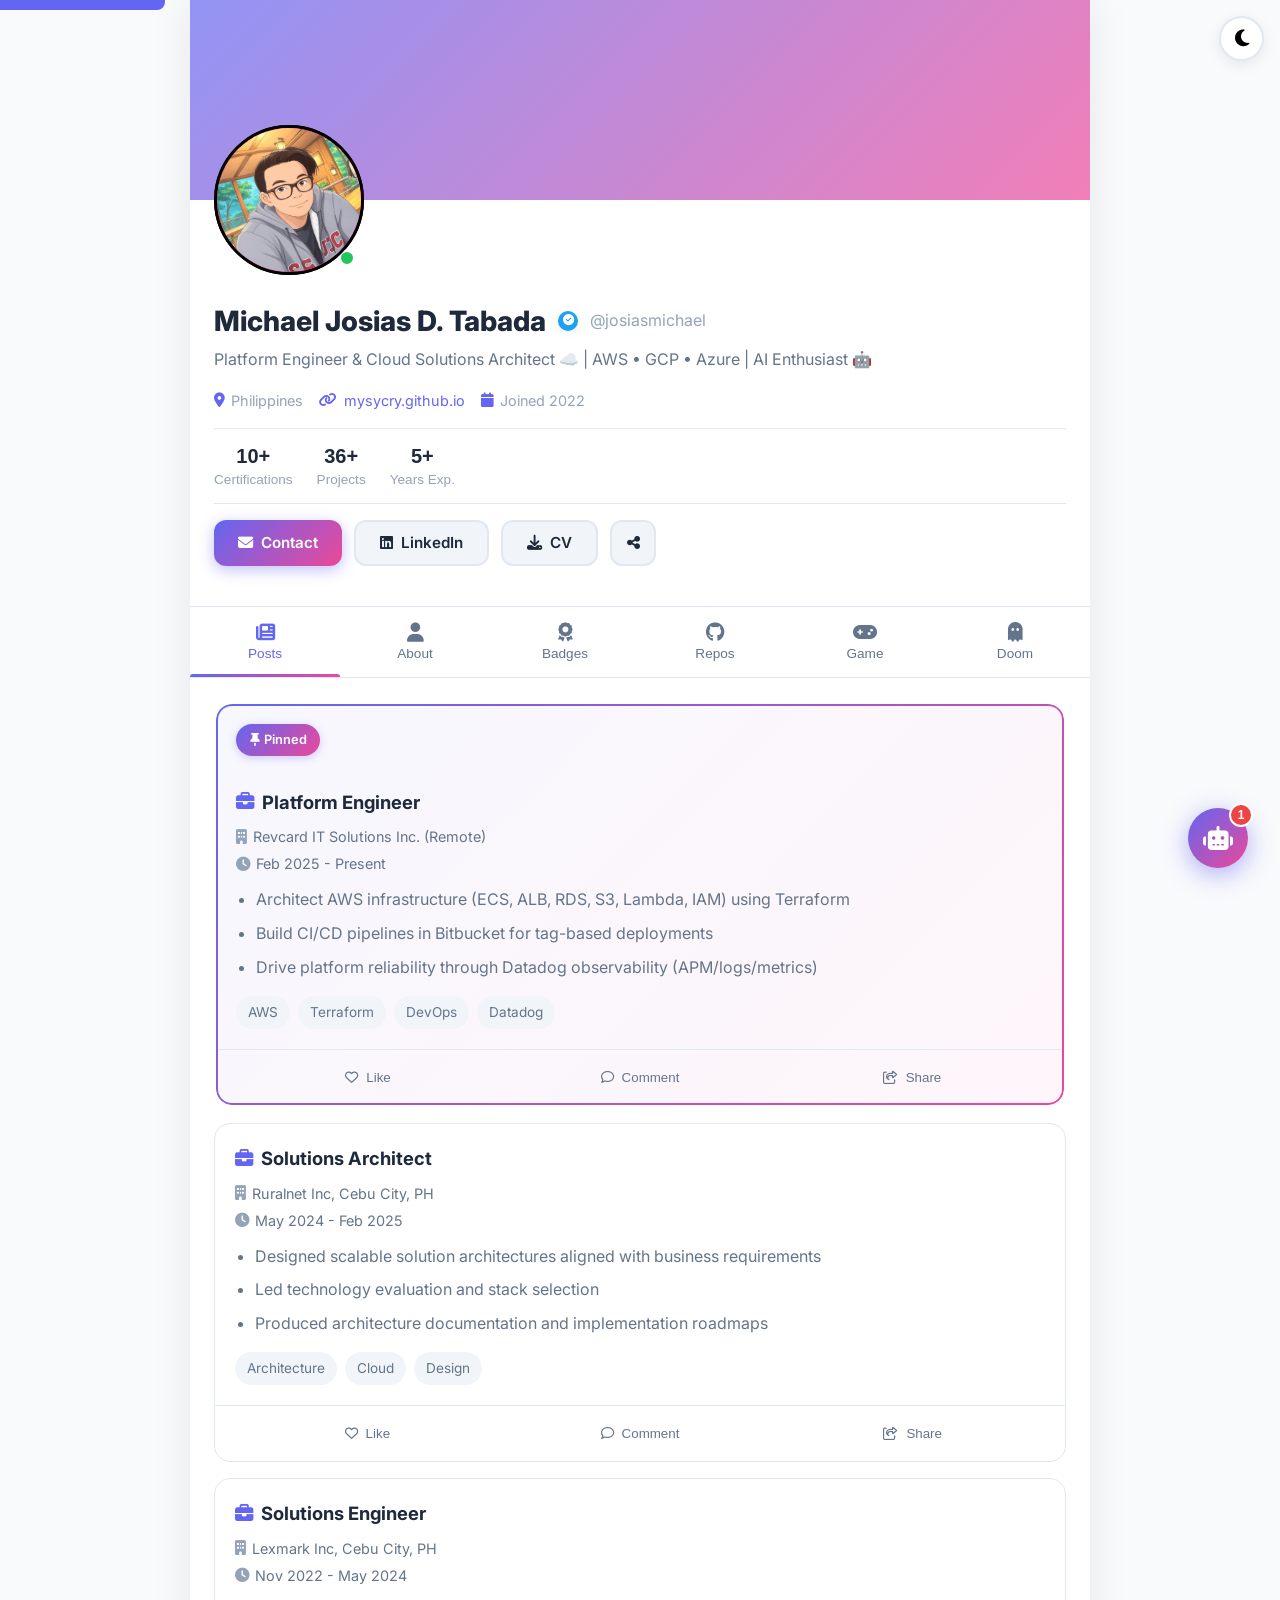
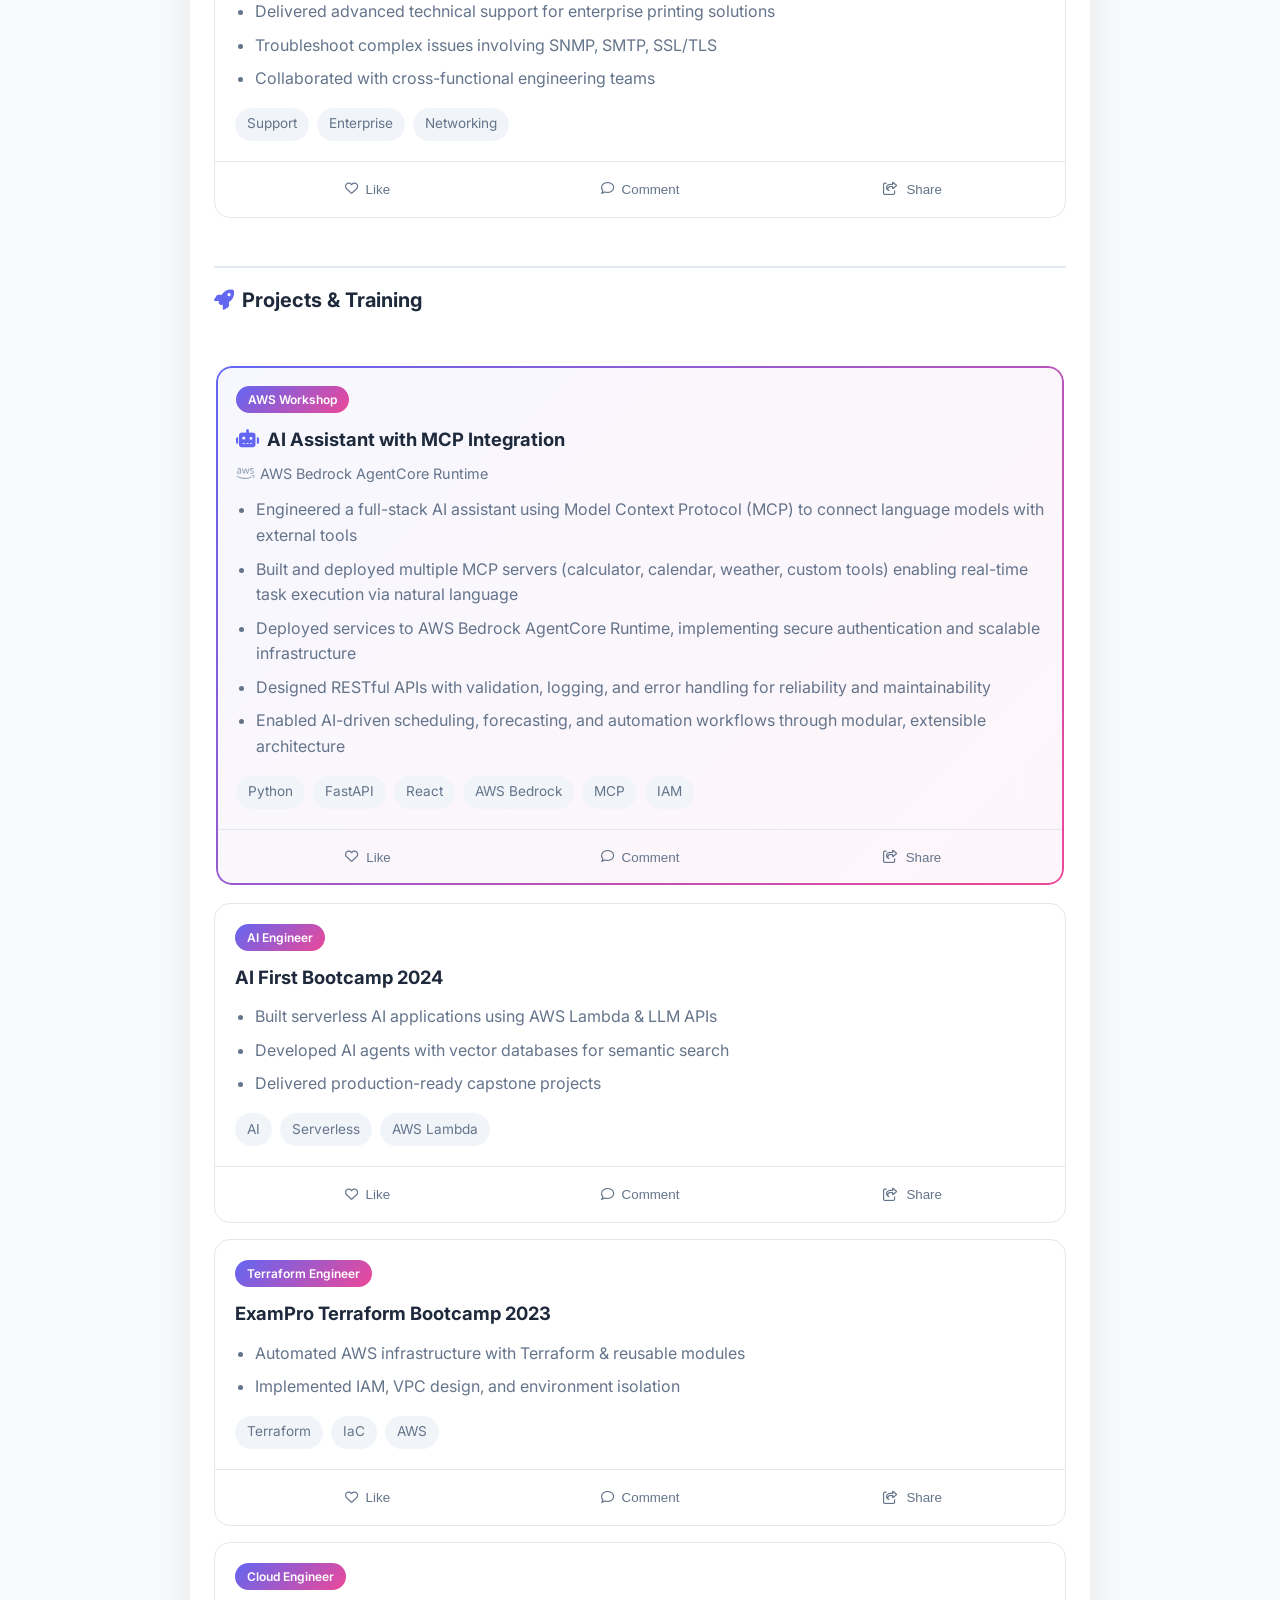
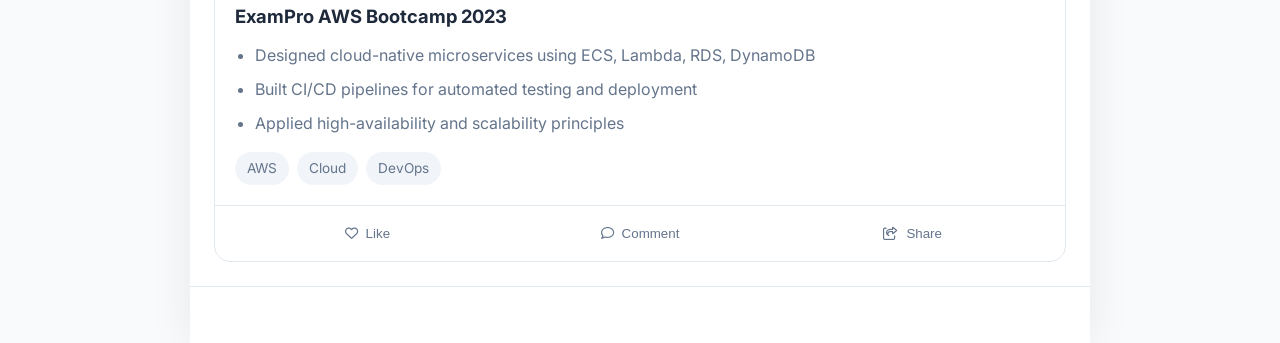
==== commit 679ad724: "a bunch of files lol" ====
--- a/index.html
+++ b/index.html
@@ -17,12 +17,12 @@
     <meta property="og:url" content="https://josiasmichael.github.io">
     <meta property="og:title" content="Michael Josias D. Tabada | Platform Engineer">
     <meta property="og:description" content="Platform Engineer & Cloud Solutions Architect">
-    <meta property="og:image" content="https://raw.githubusercontent.com/mysycry/josiasmichael.github.io/main/og-image.svg">
+    <meta property="og:image" content="https://josiasmichael.github.io/images/portfolio-preview.png">
     
     <!-- Twitter Card -->
     <meta name="twitter:card" content="summary_large_image">
     <meta name="twitter:title" content="Michael Josias D. Tabada | Platform Engineer">
-    <meta name="twitter:image" content="https://raw.githubusercontent.com/mysycry/josiasmichael.github.io/main/og-image.svg">
+    <meta name="twitter:image" content="https://josiasmichael.github.io/images/portfolio-preview.png">
     
     <!-- Favicon -->
     <link rel="icon" type="image/png" href="https://cdn-icons-png.flaticon.com/512/6024/6024820.png">
@@ -85,7 +85,7 @@
                     </span>
                     <span class="meta-item">
                         <i class="fas fa-link"></i> 
-                        <a href="https://mysycry.github.io" target="_blank">mysycry.github.io</a>
+                        <a href="https://mysycry.github.io" target="_blank" rel="noopener noreferrer">mysycry.github.io</a>
                     </span>
                     <span class="meta-item">
                         <i class="fas fa-calendar"></i> Joined 2022
@@ -146,6 +146,10 @@
                 <i class="fas fa-gamepad"></i>
                 <span>Game</span>
             </button>
+            <button class="nav-tab" data-tab="doom" role="tab" aria-selected="false">
+                <i class="fas fa-ghost"></i>
+                <span>Doom</span>
+            </button>
         </nav>
 
         <!-- Main Content -->
@@ -436,7 +440,7 @@
             </section>
 
             <!-- About Tab -->
-            <section class="tab-panel" id="about" role="tabpanel">
+            <section class="tab-panel" id="about" role="tabpanel" hidden>
                 <div class="about-grid">
                     <!-- About Card -->
                     <div class="about-card">
@@ -518,7 +522,7 @@
             </section>
 
             <!-- Badges Tab -->
-            <section class="tab-panel" id="badges" role="tabpanel">
+            <section class="tab-panel" id="badges" role="tabpanel" hidden>
                 <div class="badges-header">
                     <a href="https://www.credly.com/users/jmichael/badges" target="_blank" rel="noopener noreferrer" class="credly-link">
                         <i class="fas fa-external-link-alt"></i>
@@ -685,7 +689,7 @@
             </section>
 
             <!-- Repos Tab -->
-            <section class="tab-panel" id="repos" role="tabpanel">
+            <section class="tab-panel" id="repos" role="tabpanel" hidden>
                 <div class="repos-header">
                     <a href="https://github.com/mysycry" target="_blank" rel="noopener noreferrer" class="github-profile-link">
                         <i class="fab fa-github"></i>
@@ -807,7 +811,7 @@
             </section>
 
             <!-- Game Tab -->
-            <section class="tab-panel" id="game" role="tabpanel">
+            <section class="tab-panel" id="game" role="tabpanel" hidden>
                 <div class="game-section">
                     <h2><i class="fas fa-gamepad"></i> Snake Game</h2>
                     <p class="game-desc">Classic snake game! Eat food to grow. Pass through walls!</p>
@@ -836,6 +840,26 @@
                             </button>
                             <p class="game-hint">Use Arrow Keys or WASD • Pass through walls</p>
                         </div>
+                    </div>
+                </div>
+            </section>
+
+            <!-- Doom Tab -->
+            <section class="tab-panel" id="doom" role="tabpanel" hidden>
+                <div class="game-section">
+                    <h2><i class="fas fa-ghost"></i> DOOM</h2>
+                    <p class="game-desc">Classic DOOM game embedded from js-dos.com!</p>
+
+                    <div class="game-container">
+                        <iframe
+                            class="doom-frame"
+                            src="https://js-dos.com/games/doom.exe.html"
+                            title="Playable classic DOOM embed"
+                            loading="lazy"
+                            allow="fullscreen; gamepad"
+                            referrerpolicy="no-referrer-when-downgrade">
+                        </iframe>
+                        <p class="game-hint">WASD to move • Ctrl to shoot • Space to open doors</p>
                     </div>
                 </div>
             </section>
--- a/styles.css
+++ b/styles.css
@@ -1249,6 +1249,7 @@
     padding: 1.5rem;
     border: 1px solid var(--border);
     display: inline-block;
+    max-width: 100%;
 }
 
 .game-stats {
@@ -1279,6 +1280,16 @@
     border-radius: 12px;
     border: 2px solid var(--border);
     background: var(--bg-secondary);
+}
+
+.doom-frame {
+    display: block;
+    width: min(800px, 100%);
+    aspect-ratio: 4 / 3;
+    height: auto;
+    border: 0;
+    border-radius: 8px;
+    background: #000000;
 }
 
 .game-controls {
@@ -1764,6 +1775,10 @@
         width: 100%;
         height: auto;
     }
+
+    .doom-frame {
+        width: 100%;
+    }
     
     .chatbot-window {
         width: calc(100% - 2rem);
--- a/styles.css
+++ b/styles.css
@@ -1249,6 +1249,7 @@
     padding: 1.5rem;
     border: 1px solid var(--border);
     display: inline-block;
+    max-width: 100%;
 }
 
 .game-stats {
@@ -1279,6 +1280,16 @@
     border-radius: 12px;
     border: 2px solid var(--border);
     background: var(--bg-secondary);
+}
+
+.doom-frame {
+    display: block;
+    width: min(800px, 100%);
+    aspect-ratio: 4 / 3;
+    height: auto;
+    border: 0;
+    border-radius: 8px;
+    background: #000000;
 }
 
 .game-controls {
@@ -1764,6 +1775,10 @@
         width: 100%;
         height: auto;
     }
+
+    .doom-frame {
+        width: 100%;
+    }
     
     .chatbot-window {
         width: calc(100% - 2rem);
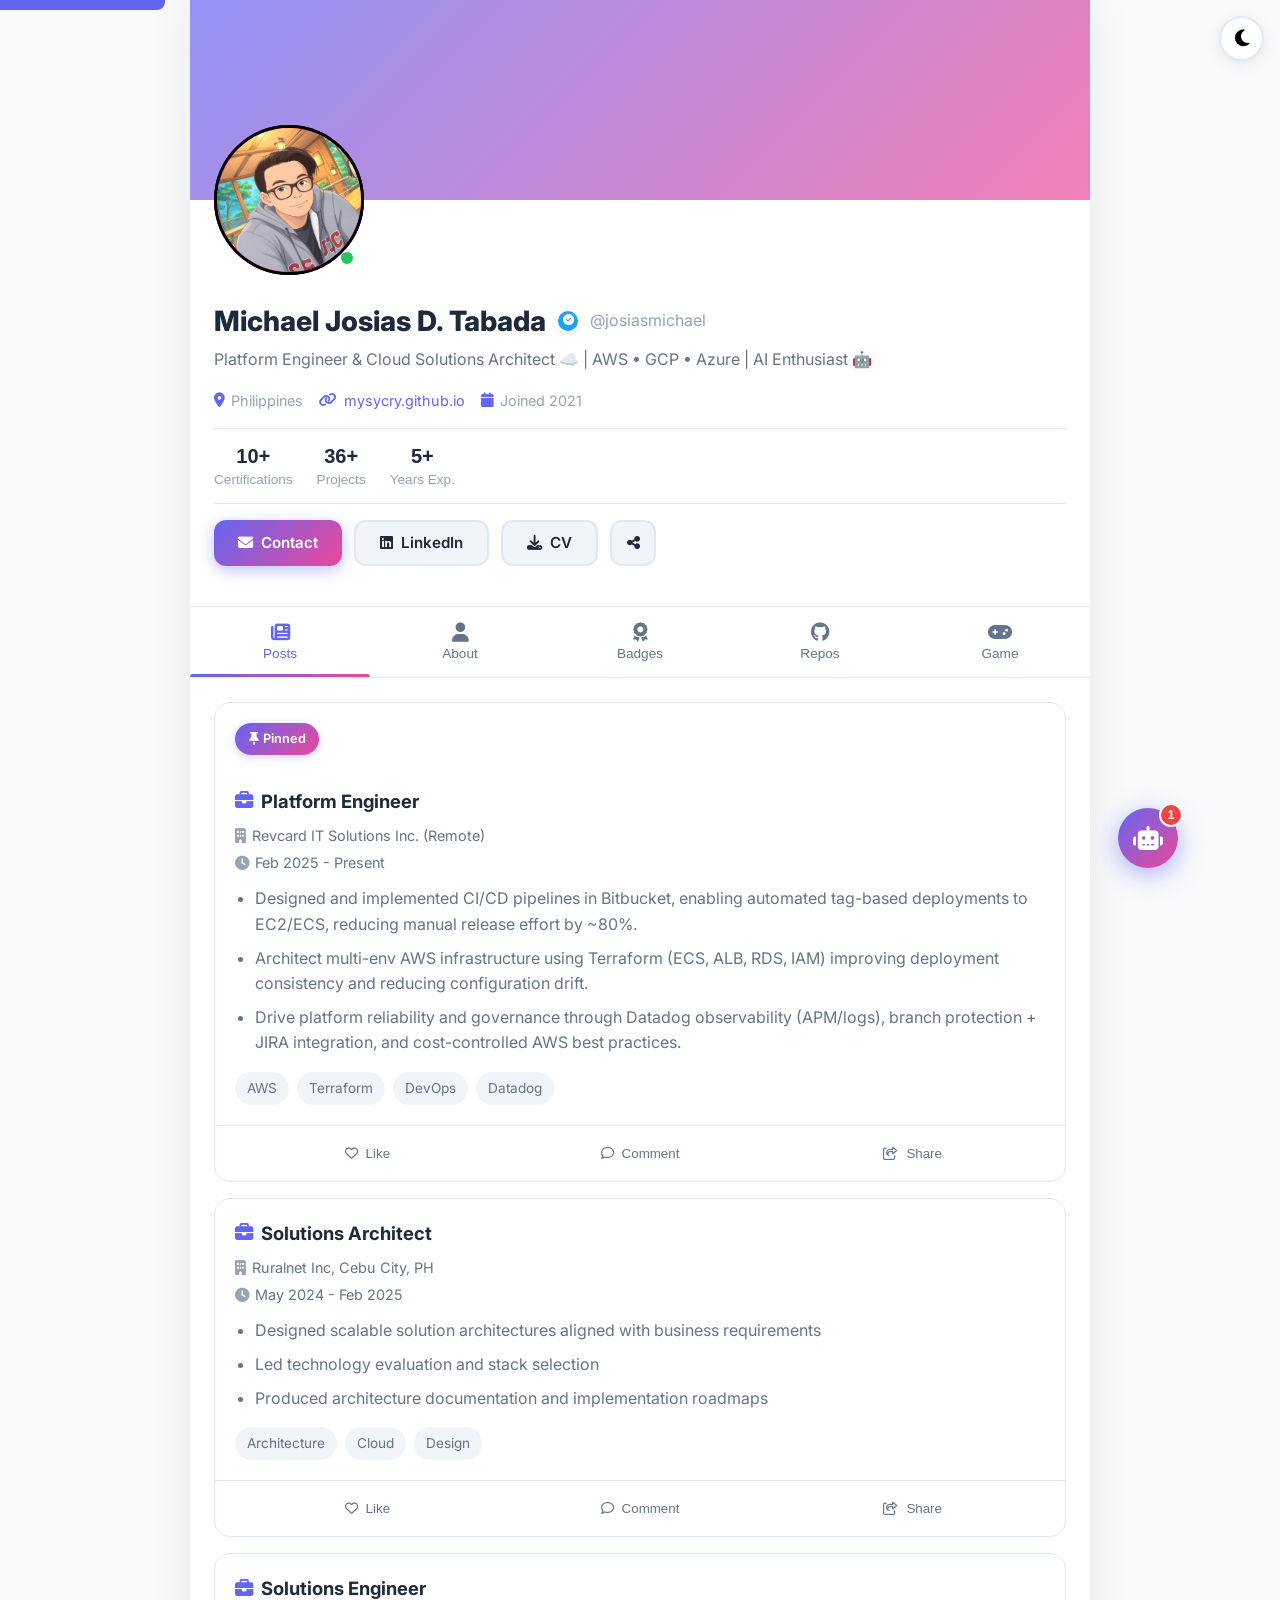
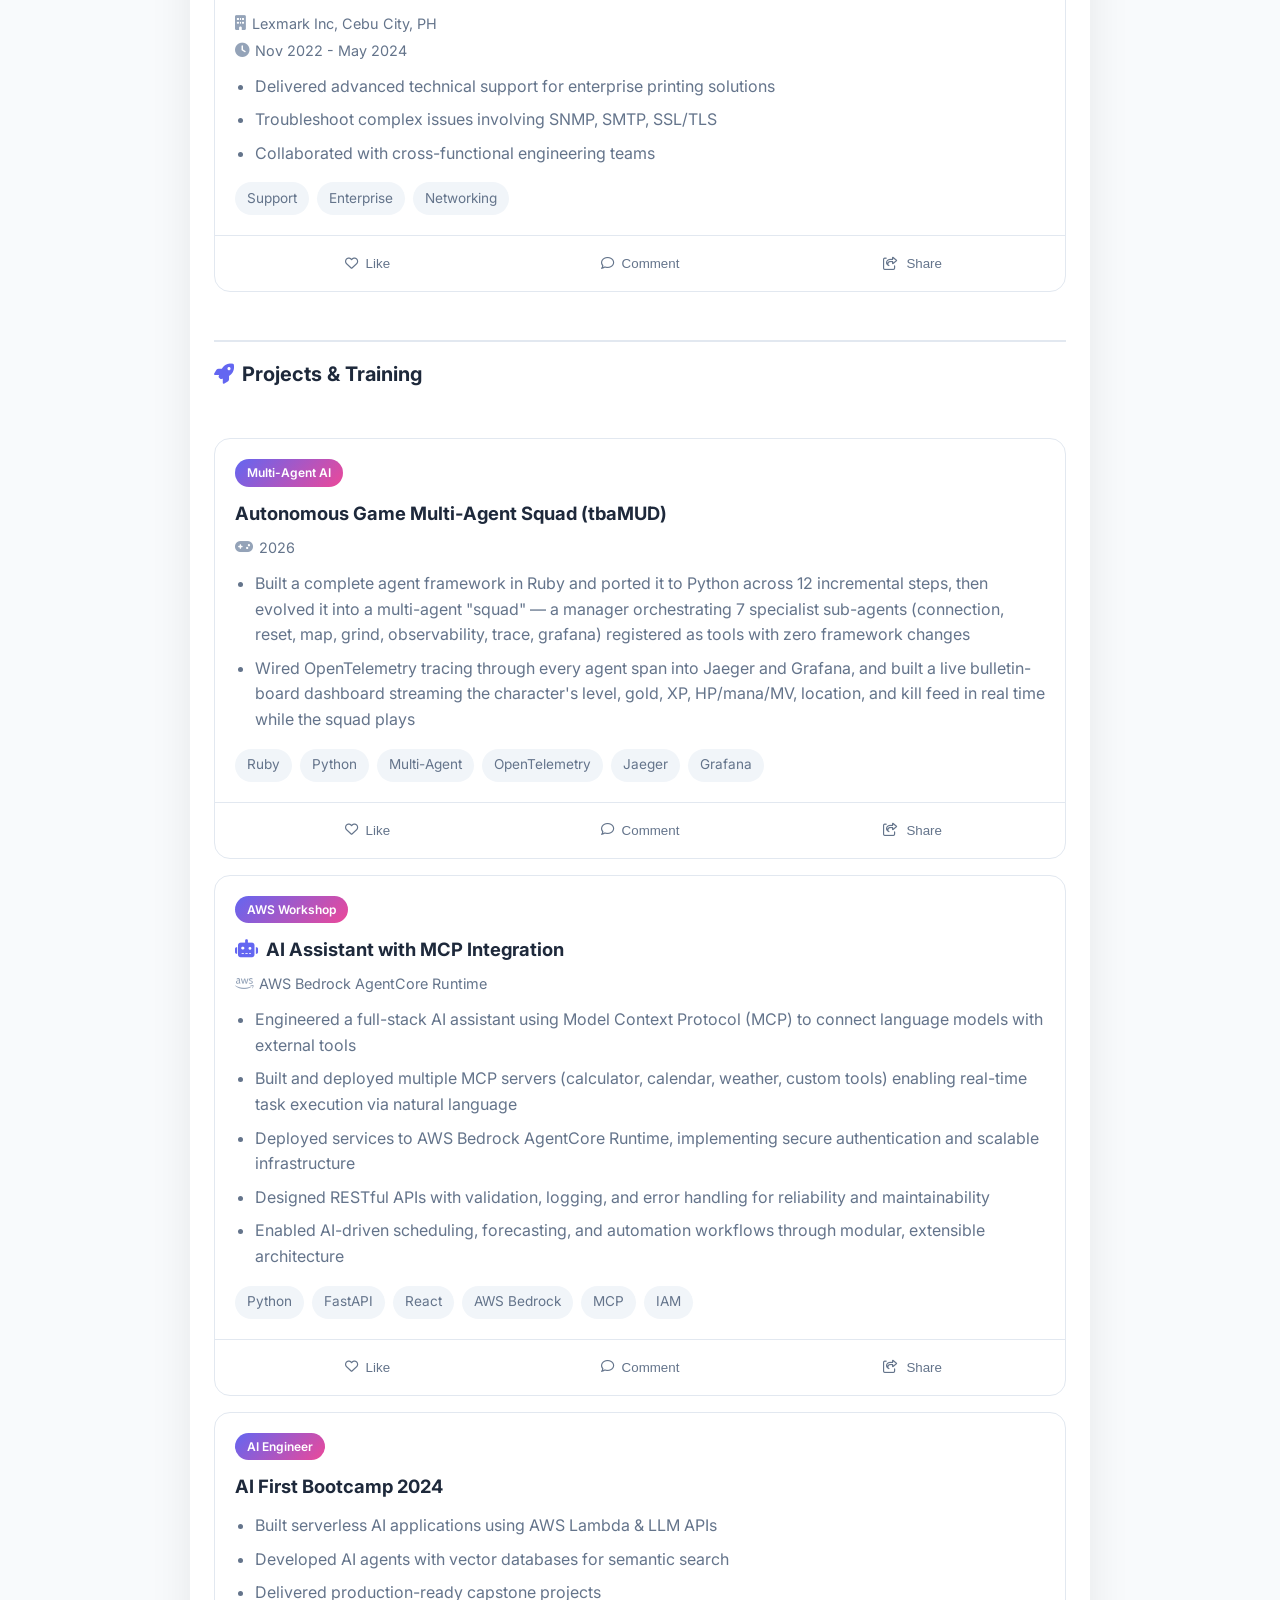
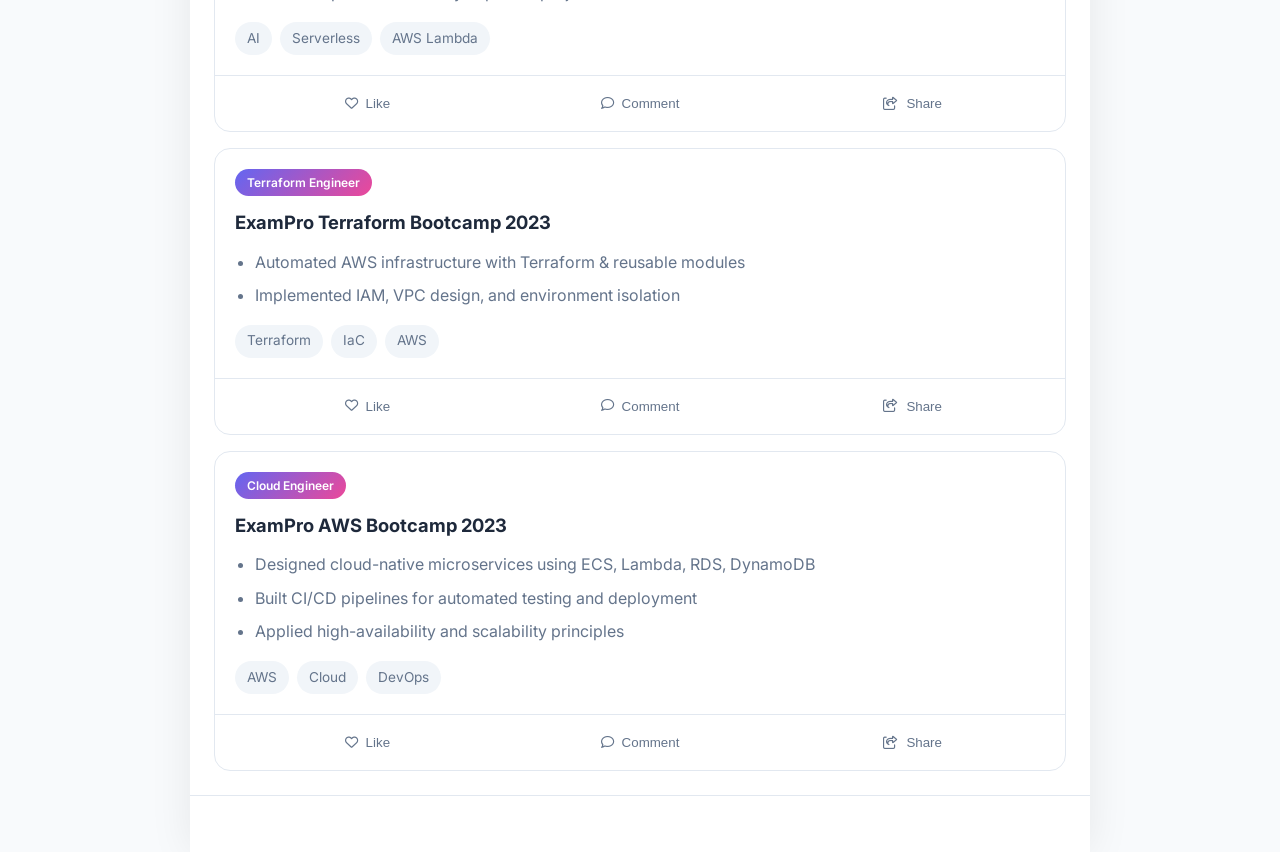
==== commit dcd6a60d: "stats 2x2 fix, llm chatbot, pinned repos, question block" ====
--- a/index.html
+++ b/index.html
@@ -3,7 +3,7 @@
 <head>
     <meta charset="UTF-8">
     <meta name="viewport" content="width=device-width, initial-scale=1.0">
-    
+
     <!-- Primary Meta Tags -->
     <title>Michael Josias D. Tabada | Platform Engineer</title>
     <meta name="title" content="Michael Josias D. Tabada - Platform Engineer & Cloud Solutions Architect">
@@ -11,27 +11,27 @@
     <meta name="keywords" content="Platform Engineer, Cloud Architect, AWS, GCP, Azure, Terraform, DevOps, AI">
     <meta name="author" content="Michael Josias D. Tabada">
     <link rel="canonical" href="https://josiasmichael.github.io">
-    
+
     <!-- Open Graph -->
     <meta property="og:type" content="profile">
     <meta property="og:url" content="https://josiasmichael.github.io">
     <meta property="og:title" content="Michael Josias D. Tabada | Platform Engineer">
     <meta property="og:description" content="Platform Engineer & Cloud Solutions Architect">
     <meta property="og:image" content="https://josiasmichael.github.io/images/portfolio-preview.png">
-    
+
     <!-- Twitter Card -->
     <meta name="twitter:card" content="summary_large_image">
     <meta name="twitter:title" content="Michael Josias D. Tabada | Platform Engineer">
     <meta name="twitter:image" content="https://josiasmichael.github.io/images/portfolio-preview.png">
-    
+
     <!-- Favicon -->
     <link rel="icon" type="image/png" href="https://cdn-icons-png.flaticon.com/512/6024/6024820.png">
-    
+
     <!-- Preconnect -->
     <link rel="preconnect" href="https://fonts.googleapis.com">
     <link rel="preconnect" href="https://fonts.gstatic.com" crossorigin>
     <link rel="preload" as="style" href="styles.css?v=6">
-    
+
     <!-- Stylesheets -->
     <link rel="stylesheet" href="styles.css?v=6">
     <link href="https://fonts.googleapis.com/css2?family=Inter:wght@300;400;500;600;700;800&family=Fira+Code:wght@400;500&display=swap" rel="stylesheet">
@@ -40,10 +40,10 @@
 <body>
     <!-- Skip Link -->
     <a href="#main-content" class="skip-link">Skip to content</a>
-    
+
     <!-- Toast Notification -->
     <div class="toast" id="toast" role="alert" aria-live="polite"></div>
-    
+
     <!-- Theme Toggle -->
     <button class="theme-toggle" id="themeToggle" aria-label="Toggle theme">
         <i class="fas fa-moon" aria-hidden="true"></i>
@@ -78,20 +78,20 @@
                 <p class="profile-bio">
                     Platform Engineer & Cloud Solutions Architect ☁️ | AWS • GCP • Azure | AI Enthusiast 🤖
                 </p>
-                
+
                 <div class="profile-meta">
                     <span class="meta-item">
                         <i class="fas fa-map-marker-alt"></i> Philippines
                     </span>
                     <span class="meta-item">
-                        <i class="fas fa-link"></i> 
+                        <i class="fas fa-link"></i>
                         <a href="https://mysycry.github.io" target="_blank" rel="noopener noreferrer">mysycry.github.io</a>
                     </span>
                     <span class="meta-item">
-                        <i class="fas fa-calendar"></i> Joined 2022
+                        <i class="fas fa-calendar"></i> Joined 2021
                     </span>
                 </div>
-                
+
                 <div class="profile-stats">
                     <button class="stat-btn">
                         <span class="stat-number">10+</span>
@@ -106,7 +106,7 @@
                         <span class="stat-label">Years Exp.</span>
                     </button>
                 </div>
-                
+
                 <div class="profile-actions">
                     <a href="mailto:navigatormichael@gmail.com" class="btn btn-primary">
                         <i class="fas fa-envelope"></i> <span>Contact</span>
@@ -146,15 +146,11 @@
                 <i class="fas fa-gamepad"></i>
                 <span>Game</span>
             </button>
-            <button class="nav-tab" data-tab="doom" role="tab" aria-selected="false">
-                <i class="fas fa-ghost"></i>
-                <span>Doom</span>
-            </button>
         </nav>
 
         <!-- Main Content -->
         <main class="profile-content" id="main-content">
-            
+
             <!-- Posts Tab (Experience as Posts) -->
             <section class="tab-panel active" id="posts" role="tabpanel">
                 <div class="posts-feed">
@@ -177,9 +173,12 @@
                             </p>
                             <div class="post-body">
                                 <ul>
-                                    <li>Architect AWS infrastructure (ECS, ALB, RDS, S3, Lambda, IAM) using Terraform</li>
-                                    <li>Build CI/CD pipelines in Bitbucket for tag-based deployments</li>
-                                    <li>Drive platform reliability through Datadog observability (APM/logs/metrics)</li>
+                                    <li>Designed and implemented CI/CD pipelines in Bitbucket, enabling automated tag-based deployments to EC2/ECS, reducing
+                                    manual release effort by ~80%.</li>
+                                    <li>Architect multi-env AWS infrastructure using Terraform (ECS, ALB, RDS, IAM) improving deployment consistency and
+                                    reducing configuration drift.</li>
+                                    <li>Drive platform reliability and governance through Datadog observability (APM/logs), branch protection + JIRA integration,
+                                    and cost-controlled AWS best practices.</li>
                                 </ul>
                             </div>
                             <div class="post-tags">
@@ -292,7 +291,46 @@
                         <h2><i class="fas fa-rocket"></i> Projects & Training</h2>
                     </div>
 
-                    <!-- Project Post 0 - AWS MCP AI Assistant (NEW) -->
+                    <!-- Project Post 0 - Autonomous Game Multi-Agent Squad (tbaMUD) -->
+                    <article class="post project-post pinned">
+                        <div class="post-content">
+                            <div class="project-badge">Multi-Agent AI</div>
+                            <h3 class="post-title">Autonomous Game Multi-Agent Squad (tbaMUD)</h3>
+                            <p class="post-company">
+                                <i class="fas fa-gamepad"></i> 2026
+                            </p>
+                            <div class="post-body">
+                                <ul>
+                                    <li>Built a complete agent framework in Ruby and ported it to Python across 12 incremental steps, then evolved it into a multi-agent "squad" — a manager orchestrating 7 specialist sub-agents (connection, reset, map, grind, observability, trace, grafana) registered as tools with zero framework changes</li>
+                                    <li>Wired OpenTelemetry tracing through every agent span into Jaeger and Grafana, and built a live bulletin-board dashboard streaming the character's level, gold, XP, HP/mana/MV, location, and kill feed in real time while the squad plays</li>
+                                </ul>
+                            </div>
+                            <div class="post-tags">
+                                <span class="tag">Ruby</span>
+                                <span class="tag">Python</span>
+                                <span class="tag">Multi-Agent</span>
+                                <span class="tag">OpenTelemetry</span>
+                                <span class="tag">Jaeger</span>
+                                <span class="tag">Grafana</span>
+                            </div>
+                        </div>
+                        <div class="post-actions">
+                            <button class="action-btn like-btn">
+                                <i class="far fa-heart"></i>
+                                <span>Like</span>
+                            </button>
+                            <button class="action-btn">
+                                <i class="far fa-comment"></i>
+                                <span>Comment</span>
+                            </button>
+                            <button class="action-btn">
+                                <i class="far fa-share-square"></i>
+                                <span>Share</span>
+                            </button>
+                        </div>
+                    </article>
+
+                    <!-- Project Post 1 - AWS MCP AI Assistant -->
                     <article class="post project-post pinned">
                         <div class="post-content">
                             <div class="project-badge">AWS Workshop</div>
@@ -336,7 +374,7 @@
                         </div>
                     </article>
 
-                    <!-- Project Post 1 -->
+                    <!-- Project Post 2 -->
                     <article class="post project-post">
                         <div class="post-content">
                             <div class="project-badge">AI Engineer</div>
@@ -370,7 +408,7 @@
                         </div>
                     </article>
 
-                    <!-- Project Post 2 -->
+                    <!-- Project Post 3 -->
                     <article class="post project-post">
                         <div class="post-content">
                             <div class="project-badge">Terraform Engineer</div>
@@ -403,7 +441,7 @@
                         </div>
                     </article>
 
-                    <!-- Project Post 3 -->
+                    <!-- Project Post 4 -->
                     <article class="post project-post">
                         <div class="post-content">
                             <div class="project-badge">Cloud Engineer</div>
@@ -469,6 +507,16 @@
                         <h3><i class="fas fa-tools"></i> Technical Skills</h3>
                         <div class="skills-grid">
                             <div class="skill-category">
+                                <h4><i class="fas fa-robot"></i> AI & Automation</h4>
+                                <div class="skill-tags">
+                                    <span class="skill-tag">Multi-agent Orchestration</span>
+                                    <span class="skill-tag">AI Agents</span>
+                                    <span class="skill-tag">MCP</span>
+                                    <span class="skill-tag">Strands Agent</span>
+                                    <span class="skill-tag">AWS Bedrock</span>
+                                </div>
+                            </div>
+                            <div class="skill-category">
                                 <h4><i class="fas fa-cloud"></i> Cloud Platforms</h4>
                                 <div class="skill-tags">
                                     <span class="skill-tag">AWS</span>
@@ -700,85 +748,60 @@
                 <div class="repos-grid">
                     <div class="repo-card">
                         <div class="repo-header">
-                            <h4>SKILLS-SECURE-REPOSITORY-SUPPLY-CHAIN</h4>
-                            <a href="https://github.com/mysycry/SKILLS-SECURE-REPOSITORY-SUPPLY-CHAIN" target="_blank" rel="noopener noreferrer" class="repo-link-btn">
+                            <h4>mysycry.github.io</h4>
+                            <a href="https://github.com/mysycry/mysycry.github.io" target="_blank" rel="noopener noreferrer" class="repo-link-btn">
                                 <i class="fas fa-external-link-alt"></i>
                             </a>
                         </div>
-                        <p class="repo-desc">Exercise: Secure your Repository Supply Chain. Learn to implement security best practices.</p>
+                        <p class="repo-desc">My GitHub Pages portfolio site.</p>
+                        <div class="repo-meta">
+                            <span class="repo-lang"><i class="fas fa-code"></i> HTML</span>
+                            <span class="repo-license"><i class="fas fa-lock"></i> Public</span>
+                        </div>
+                    </div>
+
+                    <div class="repo-card">
+                        <div class="repo-header">
+                            <h4>claude-code-camp-2026-Q2</h4>
+                            <a href="https://github.com/mysycry/claude-code-camp-2026-Q2" target="_blank" rel="noopener noreferrer" class="repo-link-btn">
+                                <i class="fas fa-external-link-alt"></i>
+                            </a>
+                        </div>
+                        <p class="repo-desc">Claude Code Camp 2026 Q2 - AI-assisted coding projects and exercises.</p>
+                        <div class="repo-meta">
+                            <span class="repo-lang"><i class="fas fa-code"></i> Python</span>
+                            <span class="repo-license"><i class="fas fa-lock"></i> Public</span>
+                        </div>
+                    </div>
+
+                    <div class="repo-card">
+                        <div class="repo-header">
+                            <h4>aws-bootcamp-cruddur-2023</h4>
+                            <a href="https://github.com/mysycry/aws-bootcamp-cruddur-2023" target="_blank" rel="noopener noreferrer" class="repo-link-btn">
+                                <i class="fas fa-external-link-alt"></i>
+                            </a>
+                        </div>
+                        <p class="repo-desc">AWS Cloud Project Bootcamp.</p>
+                        <div class="repo-meta">
+                            <span class="repo-lang"><i class="fas fa-code"></i> JavaScript</span>
+                            <span class="repo-license"><i class="fas fa-lock"></i> Public</span>
+                            <span class="repo-forks"><i class="fas fa-code-branch"></i> 2</span>
+                        </div>
+                    </div>
+
+                    <div class="repo-card">
+                        <div class="repo-header">
+                            <h4>skills-secure-repository-supply-chain</h4>
+                            <a href="https://github.com/mysycry/skills-secure-repository-supply-chain" target="_blank" rel="noopener noreferrer" class="repo-link-btn">
+                                <i class="fas fa-external-link-alt"></i>
+                            </a>
+                        </div>
+                        <p class="repo-desc">Exercise: Secure your Repository Supply Chain.</p>
                         <div class="repo-meta">
                             <span class="repo-lang"><i class="fas fa-code"></i> C#</span>
                             <span class="repo-license"><i class="fas fa-scale-balanced"></i> MIT</span>
-                        </div>
-                    </div>
-
-                    <div class="repo-card">
-                        <div class="repo-header">
-                            <h4>THREE-TIER-GITHUB-ACTIONS-PROJECT</h4>
-                            <a href="https://github.com/mysycry/THREE-TIER-GITHUB-ACTIONS-PROJECT" target="_blank" rel="noopener noreferrer" class="repo-link-btn">
-                                <i class="fas fa-external-link-alt"></i>
-                            </a>
-                        </div>
-                        <p class="repo-desc">Three-tier application deployment using GitHub Actions. CI/CD pipelines for automated testing.</p>
-                        <div class="repo-meta">
-                            <span class="repo-lang"><i class="fas fa-code"></i> JavaScript</span>
-                            <span class="repo-license"><i class="fas fa-scale-balanced"></i> MIT</span>
-                        </div>
-                    </div>
-
-                    <div class="repo-card">
-                        <div class="repo-header">
-                            <h4>30DAYS-DEVOPS-CHALLENGE</h4>
-                            <a href="https://github.com/mysycry/30DAYS-DEVOPS-CHALLENGE" target="_blank" rel="noopener noreferrer" class="repo-link-btn">
-                                <i class="fas fa-external-link-alt"></i>
-                            </a>
-                        </div>
-                        <p class="repo-desc">30 Days DevOps Challenge - Daily tasks covering DevOps fundamentals and best practices.</p>
-                        <div class="repo-meta">
-                            <span class="repo-lang"><i class="fas fa-code"></i> Shell</span>
-                            <span class="repo-license"><i class="fas fa-lock"></i> Public</span>
-                        </div>
-                    </div>
-
-                    <div class="repo-card">
-                        <div class="repo-header">
-                            <h4>AI_FIRST_ACTIVITIES</h4>
-                            <a href="https://github.com/mysycry/AI_FIRST_ACTIVITIES" target="_blank" rel="noopener noreferrer" class="repo-link-btn">
-                                <i class="fas fa-external-link-alt"></i>
-                            </a>
-                        </div>
-                        <p class="repo-desc">AI First Bootcamp activities. ML experiments, AI agents, and data science notebooks.</p>
-                        <div class="repo-meta">
-                            <span class="repo-lang"><i class="fas fa-code"></i> Jupyter</span>
-                            <span class="repo-license"><i class="fas fa-lock"></i> Public</span>
-                        </div>
-                    </div>
-
-                    <div class="repo-card">
-                        <div class="repo-header">
-                            <h4>GITOPS-MINICAMP-2024-TF</h4>
-                            <a href="https://github.com/mysycry/GITOPS-MINICAMP-2024-TF" target="_blank" rel="noopener noreferrer" class="repo-link-btn">
-                                <i class="fas fa-external-link-alt"></i>
-                            </a>
-                        </div>
-                        <p class="repo-desc">GitOps Minicamp project using Terraform. Infrastructure as Code with automated deployments.</p>
-                        <div class="repo-meta">
-                            <span class="repo-lang"><i class="fas fa-code"></i> HCL</span>
-                            <span class="repo-license"><i class="fas fa-lock"></i> Public</span>
-                        </div>
-                    </div>
-
-                    <div class="repo-card">
-                        <div class="repo-header">
-                            <h4>WILDRYDES-X</h4>
-                            <a href="https://github.com/mysycry/WILDRYDES-X" target="_blank" rel="noopener noreferrer" class="repo-link-btn">
-                                <i class="fas fa-external-link-alt"></i>
-                            </a>
-                        </div>
-                        <p class="repo-desc">Serverless web application for unicorn rides. AWS Lambda, API Gateway, and DynamoDB.</p>
-                        <div class="repo-meta">
-                            <span class="repo-lang"><i class="fas fa-code"></i> HTML</span>
-                            <span class="repo-license"><i class="fas fa-lock"></i> Public</span>
+                            <span class="repo-stars"><i class="fas fa-star"></i> 1</span>
+                            <span class="repo-forks"><i class="fas fa-code-branch"></i> 1</span>
                         </div>
                     </div>
                 </div>
@@ -788,23 +811,23 @@
                     <div class="stats-grid">
                         <div class="stat-card">
                             <i class="fas fa-folder"></i>
-                            <span class="stat-number">35+</span>
+                            <span class="stat-number">36</span>
                             <span class="stat-label">Repos</span>
                         </div>
                         <div class="stat-card">
-                            <i class="fab fa-js"></i>
-                            <span class="stat-number">6+</span>
-                            <span class="stat-label">Languages</span>
+                            <i class="fas fa-star"></i>
+                            <span class="stat-number">112</span>
+                            <span class="stat-label">Stars</span>
                         </div>
                         <div class="stat-card">
-                            <i class="fas fa-code-branch"></i>
-                            <span class="stat-number">Public</span>
-                            <span class="stat-label">Visibility</span>
+                            <i class="fas fa-users"></i>
+                            <span class="stat-number">3</span>
+                            <span class="stat-label">Followers</span>
                         </div>
                         <div class="stat-card">
-                            <i class="fas fa-clock"></i>
-                            <span class="stat-number">Active</span>
-                            <span class="stat-label">Status</span>
+                            <i class="fas fa-user-plus"></i>
+                            <span class="stat-number">11</span>
+                            <span class="stat-label">Following</span>
                         </div>
                     </div>
                 </div>
@@ -813,53 +836,102 @@
             <!-- Game Tab -->
             <section class="tab-panel" id="game" role="tabpanel" hidden>
                 <div class="game-section">
-                    <h2><i class="fas fa-gamepad"></i> Snake Game</h2>
-                    <p class="game-desc">Classic snake game! Eat food to grow. Pass through walls!</p>
-
-                    <div class="game-container">
-                        <div class="game-stats">
-                            <div class="stat">
-                                <span class="stat-label">Score</span>
-                                <span class="stat-value" id="score">0</span>
-                            </div>
-                            <div class="stat">
-                                <span class="stat-label">High Score</span>
-                                <span class="stat-value" id="highScore">0</span>
-                            </div>
-                            <div class="stat">
-                                <span class="stat-label">Speed</span>
-                                <span class="stat-value" id="speed">1x</span>
-                            </div>
-                        </div>
-
-                        <canvas class="game-canvas" id="gameCanvas" width="400" height="400"></canvas>
-
-                        <div class="game-controls">
-                            <button class="game-btn" id="startGame">
-                                <i class="fas fa-play"></i> Start Game
-                            </button>
-                            <p class="game-hint">Use Arrow Keys or WASD • Pass through walls</p>
-                        </div>
-                    </div>
-                </div>
-            </section>
-
-            <!-- Doom Tab -->
-            <section class="tab-panel" id="doom" role="tabpanel" hidden>
-                <div class="game-section">
-                    <h2><i class="fas fa-ghost"></i> DOOM</h2>
-                    <p class="game-desc">Classic DOOM game embedded from js-dos.com!</p>
-
-                    <div class="game-container">
-                        <iframe
-                            class="doom-frame"
-                            src="https://js-dos.com/games/doom.exe.html"
-                            title="Playable classic DOOM embed"
-                            loading="lazy"
-                            allow="fullscreen; gamepad"
-                            referrerpolicy="no-referrer-when-downgrade">
-                        </iframe>
-                        <p class="game-hint">WASD to move • Ctrl to shoot • Space to open doors</p>
+                    <h2><i class="fas fa-gamepad"></i> Game Room</h2>
+                    <p class="game-desc">Pick a game to play!</p>
+
+                    <!-- Game Carousel -->
+                    <div class="game-carousel" id="gameCarousel">
+                        <button class="carousel-arrow prev" id="carouselPrev" aria-label="Previous game">
+                            <i class="fas fa-chevron-left"></i>
+                        </button>
+
+                        <div class="game-carousel-track">
+                            <article class="game-card active" data-game="snake" role="button" tabindex="0" aria-label="Play Snake">
+                                <div class="game-card-art">
+                                    <img src="images/snake-icon.webp" alt="Snake" loading="lazy">
+                                </div>
+                                <h3>Snake</h3>
+                                <p>Classic arcade snake</p>
+                            </article>
+
+                            <article class="game-card" data-game="doom" role="button" tabindex="0" aria-label="Play DOOM">
+                                <div class="game-card-art">
+                                    <img src="images/doom-icon.jpg" alt="DOOM" loading="lazy">
+                                </div>
+                                <h3>DOOM</h3>
+                                <p>1993 FPS via WebAssembly</p>
+                            </article>
+
+                            <article class="game-card" data-game="mario" role="button" tabindex="0" aria-label="Play Super Mario Bros">
+                                <div class="game-card-art">
+                                    <img src="images/supermario-icon.webp" alt="Super Mario Bros" loading="lazy">
+                                </div>
+                                <h3>Super Mario Bros</h3>
+                                <p>Coming soon</p>
+                            </article>
+                        </div>
+
+                        <button class="carousel-arrow next" id="carouselNext" aria-label="Next game">
+                            <i class="fas fa-chevron-right"></i>
+                        </button>
+                    </div>
+
+                    <!-- Game Stage -->
+                    <div class="game-stage">
+                        <!-- Snake -->
+                        <div class="game-panel active" data-panel="snake">
+                            <div class="game-container">
+                                <div class="game-stats">
+                                    <div class="stat">
+                                        <span class="stat-label">Score</span>
+                                        <span class="stat-value" id="score">0</span>
+                                    </div>
+                                    <div class="stat">
+                                        <span class="stat-label">High Score</span>
+                                        <span class="stat-value" id="highScore">0</span>
+                                    </div>
+                                    <div class="stat">
+                                        <span class="stat-label">Speed</span>
+                                        <span class="stat-value" id="speed">1x</span>
+                                    </div>
+                                </div>
+
+                                <canvas class="game-canvas" id="gameCanvas" width="400" height="400"></canvas>
+
+                                <div class="game-controls">
+                                    <button class="game-btn" id="startGame">
+                                        <i class="fas fa-play"></i> Start Game
+                                    </button>
+                                    <p class="game-hint">Use Arrow Keys or WASD • Pass through walls</p>
+                                </div>
+                            </div>
+                        </div>
+
+                        <!-- DOOM -->
+                        <div class="game-panel" data-panel="doom">
+                            <div class="game-container">
+                                <iframe
+                                    class="doom-frame"
+                                    id="doomFrame"
+                                    title="Playable classic DOOM"
+                                    allow="fullscreen; gamepad"
+                                    referrerpolicy="no-referrer-when-downgrade">
+                                </iframe>
+                                <p class="game-hint">Click the game once to capture keyboard • WASD to move • Q to fire • E to use • Shift to run</p>
+                            </div>
+                        </div>
+
+                        <!-- Super Mario Bros -->
+                        <div class="game-panel" data-panel="mario">
+                            <div class="game-container game-coming-soon">
+                                <div class="coming-soon-icon">
+                                    <img src="images/mario-question-mark.webp" alt="Coming soon" width="120" height="120">
+                                </div>
+                                <h3>Super Mario Bros</h3>
+                                <p class="coming-soon-text">Coming Soon</p>
+                                <p class="game-hint">The Mushroom Kingdom is on the way!</p>
+                            </div>
+                        </div>
                     </div>
                 </div>
             </section>
@@ -902,7 +974,7 @@
         </div>
         <div class="chatbot-body" id="chatbotBody">
             <div class="chat-message bot">
-                <p>Hi! I'm Michael's virtual assistant. How can I help you today? 👋</p>
+                <p>Hi! I'm Michael's AI assistant, powered by LLM. Ask me anything about Michael! 👋</p>
             </div>
         </div>
         <div class="chatbot-input">
@@ -911,6 +983,6 @@
         </div>
     </div>
 
-    <script src="script.js?v=6"></script>
+    <script src="script.js?v=7"></script>
 </body>
 </html>
--- a/styles.css
+++ b/styles.css
@@ -22,6 +22,7 @@
     --card-bg: #ffffff;
     --gradient-1: linear-gradient(135deg, #6366f1 0%, #ec4899 100%);
     --gradient-2: linear-gradient(135deg, #06b6d4 0%, #6366f1 100%);
+    --gradient-hover: linear-gradient(135deg, #a855f7 0%, #ec4899 50%, #facc15 100%);
     --cover-gradient: linear-gradient(135deg, #6366f1 0%, #ec4899 100%);
 }
 
@@ -602,44 +603,53 @@
     transform: translateY(-2px);
 }
 
-.post.pinned {
-    border: 2px solid transparent;
-    background: linear-gradient(135deg, rgba(99, 102, 241, 0.05), rgba(236, 72, 153, 0.05));
+/* Global Card Hover Highlight */
+.post,
+.about-card,
+.badge-card,
+.repo-card,
+.stat-card {
     position: relative;
-    background-clip: padding-box;
-}
-
-.post.pinned::before {
+}
+
+.post::before,
+.about-card::before,
+.badge-card::before,
+.repo-card::before,
+.stat-card::before {
     content: '';
     position: absolute;
     inset: 0;
     border-radius: 16px;
     padding: 2px;
-    background: var(--gradient-1);
+    background: var(--border);
     -webkit-mask: linear-gradient(#fff 0 0) content-box, linear-gradient(#fff 0 0);
     -webkit-mask-composite: xor;
     mask-composite: exclude;
+    opacity: 0;
+    transition: opacity 0.3s ease;
     pointer-events: none;
 }
 
-.project-post.pinned {
-    border: 2px solid transparent;
-    background: linear-gradient(135deg, rgba(99, 102, 241, 0.05), rgba(236, 72, 153, 0.05));
-    position: relative;
-    background-clip: padding-box;
-}
-
-.project-post.pinned::before {
-    content: '';
-    position: absolute;
-    inset: 0;
-    border-radius: 16px;
-    padding: 2px;
-    background: var(--gradient-1);
-    -webkit-mask: linear-gradient(#fff 0 0) content-box, linear-gradient(#fff 0 0);
-    -webkit-mask-composite: xor;
-    mask-composite: exclude;
-    pointer-events: none;
+.post:hover,
+.about-card:hover,
+.badge-card:hover,
+.repo-card:hover,
+.stat-card:hover {
+    background: linear-gradient(135deg, rgba(168, 85, 247, 0.08), rgba(236, 72, 153, 0.08), rgba(250, 204, 21, 0.08));
+}
+
+.post:hover::before,
+.about-card:hover::before,
+.badge-card:hover::before,
+.repo-card:hover::before,
+.stat-card:hover::before {
+    opacity: 1;
+    background: var(--gradient-hover);
+}
+
+.stat-card::before {
+    border-radius: 12px;
 }
 
 .post-badge {
@@ -966,25 +976,6 @@
     position: relative;
 }
 
-.badge-card::before {
-    content: '';
-    position: absolute;
-    inset: 0;
-    border-radius: 16px;
-    padding: 2px;
-    background: var(--gradient-1);
-    -webkit-mask: linear-gradient(#fff 0 0) content-box, linear-gradient(#fff 0 0);
-    -webkit-mask-composite: xor;
-    mask-composite: exclude;
-    opacity: 0;
-    transition: opacity 0.3s ease;
-    pointer-events: none;
-}
-
-.badge-card:hover::before {
-    opacity: 1;
-}
-
 .badge-card:hover {
     transform: translateY(-5px);
     box-shadow: 0 10px 30px var(--shadow);
@@ -1110,28 +1101,9 @@
     position: relative;
 }
 
-.repo-card::before {
-    content: '';
-    position: absolute;
-    inset: 0;
-    border-radius: 16px;
-    padding: 1px;
-    background: var(--gradient-1);
-    -webkit-mask: linear-gradient(#fff 0 0) content-box, linear-gradient(#fff 0 0);
-    -webkit-mask-composite: xor;
-    mask-composite: exclude;
-    opacity: 0;
-    transition: opacity 0.3s ease;
-    pointer-events: none;
-}
-
 .repo-card:hover {
     box-shadow: 0 8px 25px var(--shadow);
     transform: translateY(-3px);
-}
-
-.repo-card:hover::before {
-    opacity: 1;
 }
 
 .repo-header {
@@ -1285,11 +1257,199 @@
 .doom-frame {
     display: block;
     width: min(800px, 100%);
-    aspect-ratio: 4 / 3;
+    aspect-ratio: 8 / 5;
     height: auto;
     border: 0;
     border-radius: 8px;
     background: #000000;
+}
+
+/* Game Carousel */
+.game-carousel {
+    position: relative;
+    height: 250px;
+    max-width: 820px;
+    margin: 0 auto 1.75rem;
+}
+
+.game-carousel-track {
+    position: relative;
+    height: 100%;
+}
+
+.game-card {
+    position: absolute;
+    top: 50%;
+    left: 50%;
+    width: 210px;
+    padding: 1rem 1rem 1.25rem;
+    background: var(--card-bg);
+    border: 2px solid var(--border);
+    border-radius: 16px;
+    text-align: center;
+    cursor: pointer;
+    outline: none;
+    transition: transform 0.5s cubic-bezier(0.22, 1, 0.36, 1), opacity 0.5s ease, filter 0.5s ease, box-shadow 0.5s ease;
+    z-index: 1;
+}
+
+.game-card:hover {
+    box-shadow: 0 8px 25px var(--shadow);
+}
+
+.game-card:focus-visible {
+    border-color: var(--primary);
+}
+
+.game-card.prev {
+    transform: translateX(calc(-50% - 200px)) translateY(-50%) scale(0.82);
+    opacity: 0.55;
+    filter: blur(1px);
+    z-index: 1;
+}
+
+.game-card.next {
+    transform: translateX(calc(-50% + 200px)) translateY(-50%) scale(0.82);
+    opacity: 0.55;
+    filter: blur(1px);
+    z-index: 1;
+}
+
+.game-card.active {
+    transform: translateX(-50%) translateY(-50%) scale(1.12);
+    opacity: 1;
+    filter: none;
+    border: 2px solid transparent;
+    background: linear-gradient(135deg, rgba(168, 85, 247, 0.08), rgba(236, 72, 153, 0.08), rgba(250, 204, 21, 0.08));
+    box-shadow: 0 14px 40px var(--shadow-lg);
+    z-index: 3;
+}
+
+.game-card.active::before {
+    content: '';
+    position: absolute;
+    inset: 0;
+    border-radius: 16px;
+    padding: 2px;
+    background: var(--gradient-hover);
+    -webkit-mask: linear-gradient(#fff 0 0) content-box, linear-gradient(#fff 0 0);
+    -webkit-mask-composite: xor;
+    mask-composite: exclude;
+    pointer-events: none;
+}
+
+.game-card-art {
+    width: 110px;
+    height: 110px;
+    margin: 0 auto 0.75rem;
+    border-radius: 18px;
+    overflow: hidden;
+    background: var(--bg-tertiary);
+    box-shadow: 0 6px 18px var(--shadow);
+}
+
+.game-card-art img {
+    width: 100%;
+    height: 100%;
+    object-fit: cover;
+    display: block;
+}
+
+.game-card h3 {
+    font-size: 1.05rem;
+    margin-bottom: 0.15rem;
+}
+
+.game-card p {
+    font-size: 0.8rem;
+    color: var(--text-muted);
+}
+
+.carousel-arrow {
+    position: absolute;
+    top: 50%;
+    transform: translateY(-50%);
+    width: 42px;
+    height: 42px;
+    border: none;
+    border-radius: 50%;
+    background: var(--gradient-1);
+    color: white;
+    font-size: 1rem;
+    cursor: pointer;
+    display: flex;
+    align-items: center;
+    justify-content: center;
+    z-index: 5;
+    box-shadow: 0 6px 18px var(--shadow-lg);
+    transition: transform 0.3s ease, box-shadow 0.3s ease;
+}
+
+.carousel-arrow.prev { left: 0; }
+.carousel-arrow.next { right: 0; }
+
+.carousel-arrow:hover {
+    transform: translateY(-50%) scale(1.12);
+    box-shadow: 0 8px 22px var(--shadow-lg);
+}
+
+/* Game Stage */
+.game-stage {
+    max-width: 820px;
+    margin: 0 auto;
+}
+
+.game-panel {
+    display: none;
+}
+
+.game-panel.active {
+    display: block;
+    animation: gameFadeIn 0.45s cubic-bezier(0.22, 1, 0.36, 1);
+}
+
+/* Coming Soon game panel */
+.game-coming-soon {
+    min-height: 320px;
+    display: flex;
+    flex-direction: column;
+    align-items: center;
+    justify-content: center;
+    gap: 0.5rem;
+    background: linear-gradient(135deg, rgba(168, 85, 247, 0.06), rgba(236, 72, 153, 0.06), rgba(250, 204, 21, 0.06));
+}
+
+.coming-soon-icon {
+    width: 96px;
+    height: 96px;
+    border-radius: 50%;
+    background: linear-gradient(135deg, #ef4444, #b91c1c);
+    color: white;
+    font-size: 2.6rem;
+    display: flex;
+    align-items: center;
+    justify-content: center;
+    box-shadow: 0 6px 18px var(--shadow);
+}
+
+.game-coming-soon h3 {
+    font-size: 1.4rem;
+}
+
+.coming-soon-text {
+    font-size: 1.05rem;
+    font-weight: 700;
+    background: var(--gradient-hover);
+    -webkit-background-clip: text;
+    background-clip: text;
+    -webkit-text-fill-color: transparent;
+    text-transform: uppercase;
+    letter-spacing: 0.08em;
+}
+
+@keyframes gameFadeIn {
+    from { opacity: 0; transform: translateY(14px); }
+    to { opacity: 1; transform: translateY(0); }
 }
 
 .game-controls {
@@ -1403,7 +1563,7 @@
 .chatbot-btn {
     position: fixed;
     bottom: 2rem;
-    right: 2rem;
+    right: calc(2rem + 70px);
     width: 60px;
     height: 60px;
     border-radius: 50%;
@@ -1595,6 +1755,15 @@
     transform: scale(1.1);
 }
 
+.chat-message.typing {
+    animation: typingPulse 1.2s ease-in-out infinite;
+}
+
+@keyframes typingPulse {
+    0%, 100% { opacity: 0.35; }
+    50% { opacity: 1; }
+}
+
 /* Focus Visible */
 *:focus-visible {
     outline: 3px solid var(--primary);
@@ -1779,6 +1948,23 @@
     .doom-frame {
         width: 100%;
     }
+
+    .game-card {
+        width: 180px;
+    }
+
+    .game-card.prev {
+        transform: translateX(calc(-50% - 170px)) translateY(-50%) scale(0.82);
+    }
+
+    .game-card.next {
+        transform: translateX(calc(-50% + 170px)) translateY(-50%) scale(0.82);
+    }
+
+    .carousel-arrow {
+        width: 34px;
+        height: 34px;
+    }
     
     .chatbot-window {
         width: calc(100% - 2rem);
@@ -1806,6 +1992,43 @@
     }
 }
 
+@media (max-width: 600px) {
+    .game-carousel {
+        height: 250px;
+    }
+
+    .game-card {
+        width: 180px;
+    }
+
+    .game-card.prev,
+    .game-card.next {
+        opacity: 0;
+        transform: translateX(-50%) translateY(-50%) scale(0.8);
+        pointer-events: none;
+    }
+
+    .game-card.active {
+        transform: translateX(-50%) translateY(-50%) scale(1.1);
+    }
+
+    .game-card-art {
+        width: 96px;
+        height: 96px;
+    }
+
+    .carousel-arrow {
+        width: 36px;
+        height: 36px;
+    }
+}
+
+@media (max-width: 520px) {
+    .stats-grid {
+        grid-template-columns: repeat(2, 1fr);
+    }
+}
+
 @media (max-width: 480px) {
     .profile-header {
         padding: 0 1rem 1rem;
@@ -1840,7 +2063,7 @@
     .post-title {
         font-size: 1rem;
     }
-    
+
     .badges-grid {
         grid-template-columns: 1fr;
     }
--- a/styles.css
+++ b/styles.css
@@ -22,6 +22,7 @@
     --card-bg: #ffffff;
     --gradient-1: linear-gradient(135deg, #6366f1 0%, #ec4899 100%);
     --gradient-2: linear-gradient(135deg, #06b6d4 0%, #6366f1 100%);
+    --gradient-hover: linear-gradient(135deg, #a855f7 0%, #ec4899 50%, #facc15 100%);
     --cover-gradient: linear-gradient(135deg, #6366f1 0%, #ec4899 100%);
 }
 
@@ -602,44 +603,53 @@
     transform: translateY(-2px);
 }
 
-.post.pinned {
-    border: 2px solid transparent;
-    background: linear-gradient(135deg, rgba(99, 102, 241, 0.05), rgba(236, 72, 153, 0.05));
+/* Global Card Hover Highlight */
+.post,
+.about-card,
+.badge-card,
+.repo-card,
+.stat-card {
     position: relative;
-    background-clip: padding-box;
-}
-
-.post.pinned::before {
+}
+
+.post::before,
+.about-card::before,
+.badge-card::before,
+.repo-card::before,
+.stat-card::before {
     content: '';
     position: absolute;
     inset: 0;
     border-radius: 16px;
     padding: 2px;
-    background: var(--gradient-1);
+    background: var(--border);
     -webkit-mask: linear-gradient(#fff 0 0) content-box, linear-gradient(#fff 0 0);
     -webkit-mask-composite: xor;
     mask-composite: exclude;
+    opacity: 0;
+    transition: opacity 0.3s ease;
     pointer-events: none;
 }
 
-.project-post.pinned {
-    border: 2px solid transparent;
-    background: linear-gradient(135deg, rgba(99, 102, 241, 0.05), rgba(236, 72, 153, 0.05));
-    position: relative;
-    background-clip: padding-box;
-}
-
-.project-post.pinned::before {
-    content: '';
-    position: absolute;
-    inset: 0;
-    border-radius: 16px;
-    padding: 2px;
-    background: var(--gradient-1);
-    -webkit-mask: linear-gradient(#fff 0 0) content-box, linear-gradient(#fff 0 0);
-    -webkit-mask-composite: xor;
-    mask-composite: exclude;
-    pointer-events: none;
+.post:hover,
+.about-card:hover,
+.badge-card:hover,
+.repo-card:hover,
+.stat-card:hover {
+    background: linear-gradient(135deg, rgba(168, 85, 247, 0.08), rgba(236, 72, 153, 0.08), rgba(250, 204, 21, 0.08));
+}
+
+.post:hover::before,
+.about-card:hover::before,
+.badge-card:hover::before,
+.repo-card:hover::before,
+.stat-card:hover::before {
+    opacity: 1;
+    background: var(--gradient-hover);
+}
+
+.stat-card::before {
+    border-radius: 12px;
 }
 
 .post-badge {
@@ -966,25 +976,6 @@
     position: relative;
 }
 
-.badge-card::before {
-    content: '';
-    position: absolute;
-    inset: 0;
-    border-radius: 16px;
-    padding: 2px;
-    background: var(--gradient-1);
-    -webkit-mask: linear-gradient(#fff 0 0) content-box, linear-gradient(#fff 0 0);
-    -webkit-mask-composite: xor;
-    mask-composite: exclude;
-    opacity: 0;
-    transition: opacity 0.3s ease;
-    pointer-events: none;
-}
-
-.badge-card:hover::before {
-    opacity: 1;
-}
-
 .badge-card:hover {
     transform: translateY(-5px);
     box-shadow: 0 10px 30px var(--shadow);
@@ -1110,28 +1101,9 @@
     position: relative;
 }
 
-.repo-card::before {
-    content: '';
-    position: absolute;
-    inset: 0;
-    border-radius: 16px;
-    padding: 1px;
-    background: var(--gradient-1);
-    -webkit-mask: linear-gradient(#fff 0 0) content-box, linear-gradient(#fff 0 0);
-    -webkit-mask-composite: xor;
-    mask-composite: exclude;
-    opacity: 0;
-    transition: opacity 0.3s ease;
-    pointer-events: none;
-}
-
 .repo-card:hover {
     box-shadow: 0 8px 25px var(--shadow);
     transform: translateY(-3px);
-}
-
-.repo-card:hover::before {
-    opacity: 1;
 }
 
 .repo-header {
@@ -1285,11 +1257,199 @@
 .doom-frame {
     display: block;
     width: min(800px, 100%);
-    aspect-ratio: 4 / 3;
+    aspect-ratio: 8 / 5;
     height: auto;
     border: 0;
     border-radius: 8px;
     background: #000000;
+}
+
+/* Game Carousel */
+.game-carousel {
+    position: relative;
+    height: 250px;
+    max-width: 820px;
+    margin: 0 auto 1.75rem;
+}
+
+.game-carousel-track {
+    position: relative;
+    height: 100%;
+}
+
+.game-card {
+    position: absolute;
+    top: 50%;
+    left: 50%;
+    width: 210px;
+    padding: 1rem 1rem 1.25rem;
+    background: var(--card-bg);
+    border: 2px solid var(--border);
+    border-radius: 16px;
+    text-align: center;
+    cursor: pointer;
+    outline: none;
+    transition: transform 0.5s cubic-bezier(0.22, 1, 0.36, 1), opacity 0.5s ease, filter 0.5s ease, box-shadow 0.5s ease;
+    z-index: 1;
+}
+
+.game-card:hover {
+    box-shadow: 0 8px 25px var(--shadow);
+}
+
+.game-card:focus-visible {
+    border-color: var(--primary);
+}
+
+.game-card.prev {
+    transform: translateX(calc(-50% - 200px)) translateY(-50%) scale(0.82);
+    opacity: 0.55;
+    filter: blur(1px);
+    z-index: 1;
+}
+
+.game-card.next {
+    transform: translateX(calc(-50% + 200px)) translateY(-50%) scale(0.82);
+    opacity: 0.55;
+    filter: blur(1px);
+    z-index: 1;
+}
+
+.game-card.active {
+    transform: translateX(-50%) translateY(-50%) scale(1.12);
+    opacity: 1;
+    filter: none;
+    border: 2px solid transparent;
+    background: linear-gradient(135deg, rgba(168, 85, 247, 0.08), rgba(236, 72, 153, 0.08), rgba(250, 204, 21, 0.08));
+    box-shadow: 0 14px 40px var(--shadow-lg);
+    z-index: 3;
+}
+
+.game-card.active::before {
+    content: '';
+    position: absolute;
+    inset: 0;
+    border-radius: 16px;
+    padding: 2px;
+    background: var(--gradient-hover);
+    -webkit-mask: linear-gradient(#fff 0 0) content-box, linear-gradient(#fff 0 0);
+    -webkit-mask-composite: xor;
+    mask-composite: exclude;
+    pointer-events: none;
+}
+
+.game-card-art {
+    width: 110px;
+    height: 110px;
+    margin: 0 auto 0.75rem;
+    border-radius: 18px;
+    overflow: hidden;
+    background: var(--bg-tertiary);
+    box-shadow: 0 6px 18px var(--shadow);
+}
+
+.game-card-art img {
+    width: 100%;
+    height: 100%;
+    object-fit: cover;
+    display: block;
+}
+
+.game-card h3 {
+    font-size: 1.05rem;
+    margin-bottom: 0.15rem;
+}
+
+.game-card p {
+    font-size: 0.8rem;
+    color: var(--text-muted);
+}
+
+.carousel-arrow {
+    position: absolute;
+    top: 50%;
+    transform: translateY(-50%);
+    width: 42px;
+    height: 42px;
+    border: none;
+    border-radius: 50%;
+    background: var(--gradient-1);
+    color: white;
+    font-size: 1rem;
+    cursor: pointer;
+    display: flex;
+    align-items: center;
+    justify-content: center;
+    z-index: 5;
+    box-shadow: 0 6px 18px var(--shadow-lg);
+    transition: transform 0.3s ease, box-shadow 0.3s ease;
+}
+
+.carousel-arrow.prev { left: 0; }
+.carousel-arrow.next { right: 0; }
+
+.carousel-arrow:hover {
+    transform: translateY(-50%) scale(1.12);
+    box-shadow: 0 8px 22px var(--shadow-lg);
+}
+
+/* Game Stage */
+.game-stage {
+    max-width: 820px;
+    margin: 0 auto;
+}
+
+.game-panel {
+    display: none;
+}
+
+.game-panel.active {
+    display: block;
+    animation: gameFadeIn 0.45s cubic-bezier(0.22, 1, 0.36, 1);
+}
+
+/* Coming Soon game panel */
+.game-coming-soon {
+    min-height: 320px;
+    display: flex;
+    flex-direction: column;
+    align-items: center;
+    justify-content: center;
+    gap: 0.5rem;
+    background: linear-gradient(135deg, rgba(168, 85, 247, 0.06), rgba(236, 72, 153, 0.06), rgba(250, 204, 21, 0.06));
+}
+
+.coming-soon-icon {
+    width: 96px;
+    height: 96px;
+    border-radius: 50%;
+    background: linear-gradient(135deg, #ef4444, #b91c1c);
+    color: white;
+    font-size: 2.6rem;
+    display: flex;
+    align-items: center;
+    justify-content: center;
+    box-shadow: 0 6px 18px var(--shadow);
+}
+
+.game-coming-soon h3 {
+    font-size: 1.4rem;
+}
+
+.coming-soon-text {
+    font-size: 1.05rem;
+    font-weight: 700;
+    background: var(--gradient-hover);
+    -webkit-background-clip: text;
+    background-clip: text;
+    -webkit-text-fill-color: transparent;
+    text-transform: uppercase;
+    letter-spacing: 0.08em;
+}
+
+@keyframes gameFadeIn {
+    from { opacity: 0; transform: translateY(14px); }
+    to { opacity: 1; transform: translateY(0); }
 }
 
 .game-controls {
@@ -1403,7 +1563,7 @@
 .chatbot-btn {
     position: fixed;
     bottom: 2rem;
-    right: 2rem;
+    right: calc(2rem + 70px);
     width: 60px;
     height: 60px;
     border-radius: 50%;
@@ -1595,6 +1755,15 @@
     transform: scale(1.1);
 }
 
+.chat-message.typing {
+    animation: typingPulse 1.2s ease-in-out infinite;
+}
+
+@keyframes typingPulse {
+    0%, 100% { opacity: 0.35; }
+    50% { opacity: 1; }
+}
+
 /* Focus Visible */
 *:focus-visible {
     outline: 3px solid var(--primary);
@@ -1779,6 +1948,23 @@
     .doom-frame {
         width: 100%;
     }
+
+    .game-card {
+        width: 180px;
+    }
+
+    .game-card.prev {
+        transform: translateX(calc(-50% - 170px)) translateY(-50%) scale(0.82);
+    }
+
+    .game-card.next {
+        transform: translateX(calc(-50% + 170px)) translateY(-50%) scale(0.82);
+    }
+
+    .carousel-arrow {
+        width: 34px;
+        height: 34px;
+    }
     
     .chatbot-window {
         width: calc(100% - 2rem);
@@ -1806,6 +1992,43 @@
     }
 }
 
+@media (max-width: 600px) {
+    .game-carousel {
+        height: 250px;
+    }
+
+    .game-card {
+        width: 180px;
+    }
+
+    .game-card.prev,
+    .game-card.next {
+        opacity: 0;
+        transform: translateX(-50%) translateY(-50%) scale(0.8);
+        pointer-events: none;
+    }
+
+    .game-card.active {
+        transform: translateX(-50%) translateY(-50%) scale(1.1);
+    }
+
+    .game-card-art {
+        width: 96px;
+        height: 96px;
+    }
+
+    .carousel-arrow {
+        width: 36px;
+        height: 36px;
+    }
+}
+
+@media (max-width: 520px) {
+    .stats-grid {
+        grid-template-columns: repeat(2, 1fr);
+    }
+}
+
 @media (max-width: 480px) {
     .profile-header {
         padding: 0 1rem 1rem;
@@ -1840,7 +2063,7 @@
     .post-title {
         font-size: 1rem;
     }
-    
+
     .badges-grid {
         grid-template-columns: 1fr;
     }
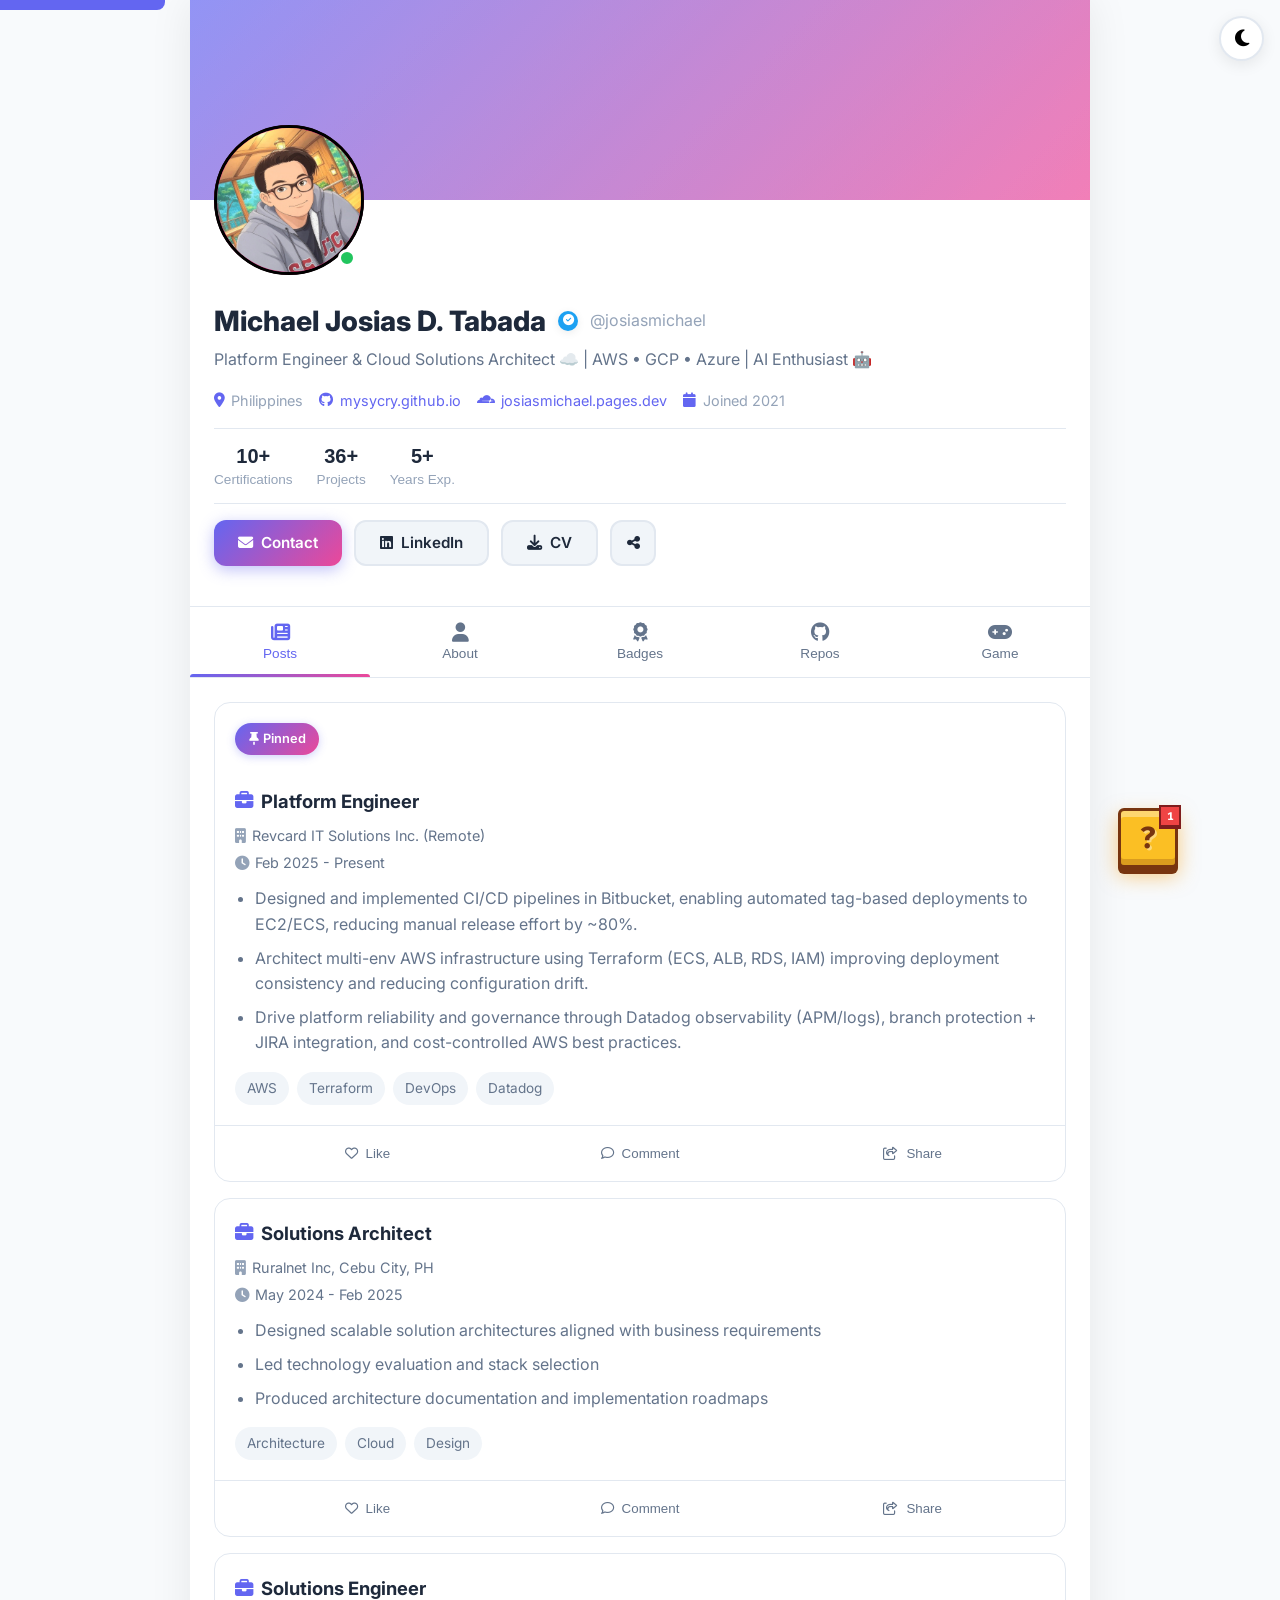
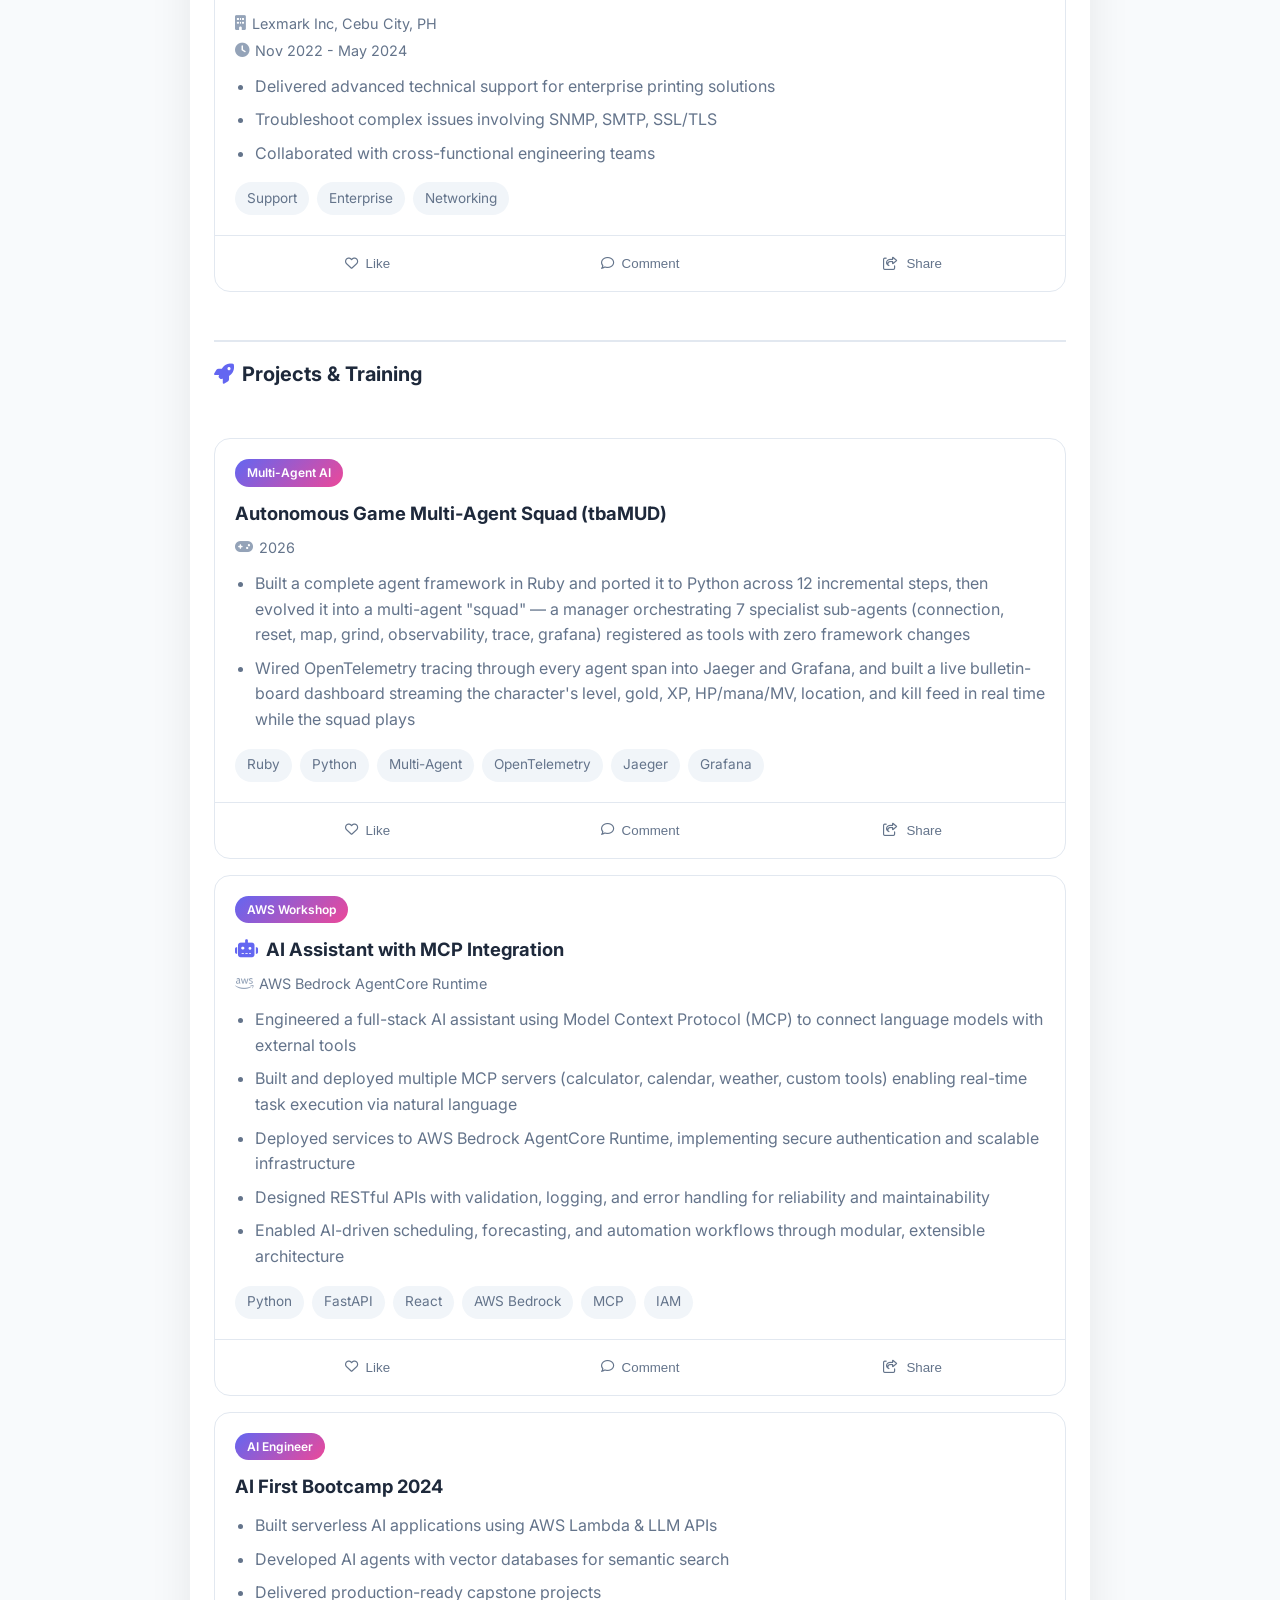
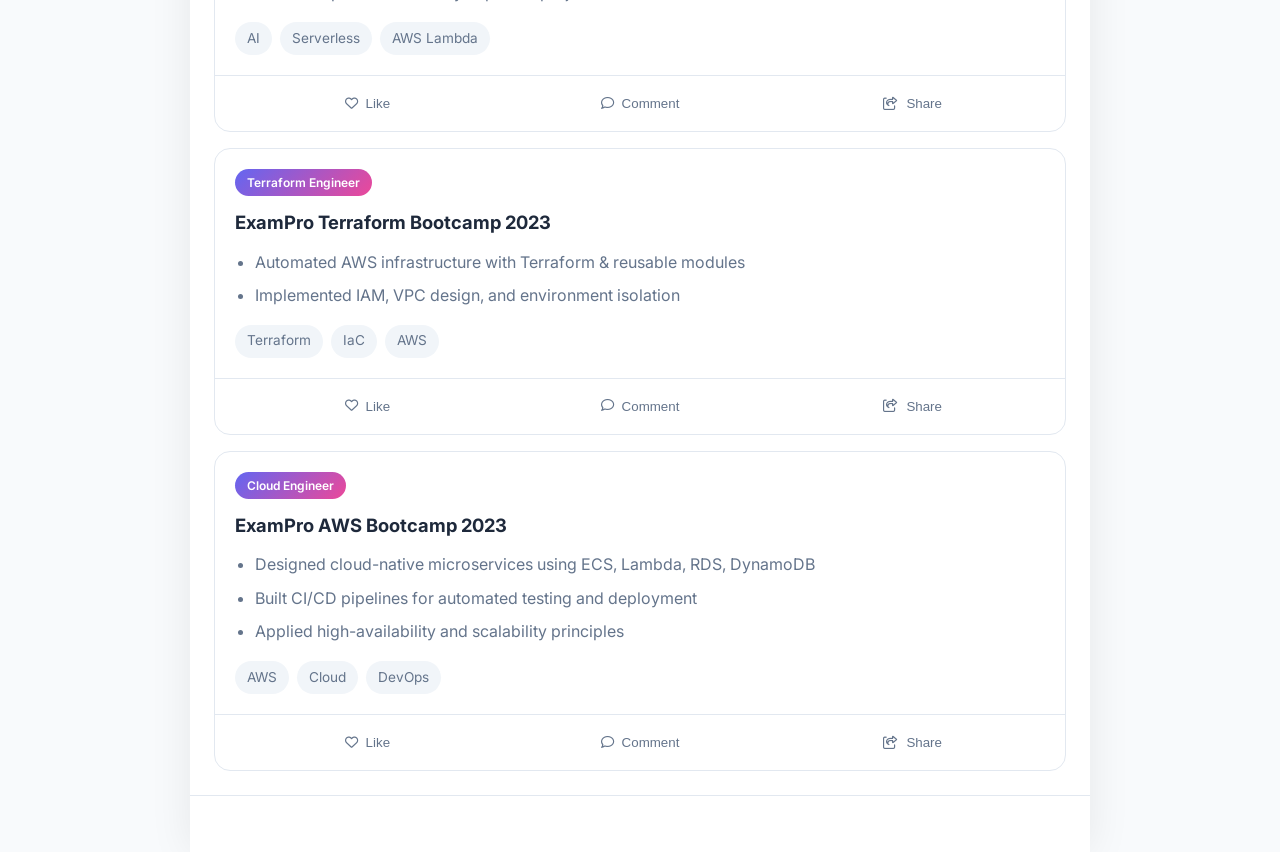
==== commit 538aef97: "new chatbot design" ====
--- a/index.html
+++ b/index.html
@@ -84,8 +84,12 @@
                         <i class="fas fa-map-marker-alt"></i> Philippines
                     </span>
                     <span class="meta-item">
-                        <i class="fas fa-link"></i>
+                        <i class="fab fa-github"></i>
                         <a href="https://mysycry.github.io" target="_blank" rel="noopener noreferrer">mysycry.github.io</a>
+                    </span>
+                    <span class="meta-item">
+                        <i class="fab fa-cloudflare"></i>
+                        <a href="https://josiasmichael.pages.dev" target="_blank" rel="noopener noreferrer">josiasmichael.pages.dev</a>
                     </span>
                     <span class="meta-item">
                         <i class="fas fa-calendar"></i> Joined 2021
@@ -108,7 +112,7 @@
                 </div>
 
                 <div class="profile-actions">
-                    <a href="mailto:navigatormichael@gmail.com" class="btn btn-primary">
+                    <a href="mailto:josiasmichael@gmail.com" class="btn btn-primary">
                         <i class="fas fa-envelope"></i> <span>Contact</span>
                     </a>
                     <a href="https://linkedin.com/in/josiasmichael" target="_blank" rel="noopener noreferrer" class="btn btn-secondary">
@@ -753,10 +757,18 @@
                                 <i class="fas fa-external-link-alt"></i>
                             </a>
                         </div>
-                        <p class="repo-desc">My GitHub Pages portfolio site.</p>
+                        <p class="repo-desc">My portfolio site — live on GitHub Pages &amp; Cloudflare Pages.</p>
                         <div class="repo-meta">
                             <span class="repo-lang"><i class="fas fa-code"></i> HTML</span>
                             <span class="repo-license"><i class="fas fa-lock"></i> Public</span>
+                        </div>
+                        <div class="repo-links">
+                            <a href="https://mysycry.github.io" target="_blank" rel="noopener noreferrer" class="repo-link-btn">
+                                <i class="fas fa-globe"></i> GitHub Pages
+                            </a>
+                            <a href="https://josiasmichael.pages.dev" target="_blank" rel="noopener noreferrer" class="repo-link-btn">
+                                <i class="fab fa-cloudflare"></i> Cloudflare Pages
+                            </a>
                         </div>
                     </div>
 
@@ -954,7 +966,7 @@
 
     <!-- Chatbot Button -->
     <button class="chatbot-btn" id="chatbotBtn" aria-label="Open chat">
-        <i class="fas fa-robot" aria-hidden="true"></i>
+        <span class="retro-q">?</span>
         <span class="chatbot-badge">1</span>
     </button>
 
@@ -962,15 +974,20 @@
     <div class="chatbot-window" id="chatbotWindow">
         <div class="chatbot-header">
             <div class="chatbot-title">
-                <i class="fas fa-robot"></i>
+                <span class="retro-coin" aria-hidden="true"></span>
                 <div>
-                    <h3>Chat Assistant</h3>
-                    <span class="online-indicator">Online</span>
+                    <h3>michael@portfolio:~</h3>
+                    <span class="online-indicator"><i class="fas fa-circle"></i> system online</span>
                 </div>
             </div>
             <button class="close-chat" id="closeChat" aria-label="Close chat">
                 <i class="fas fa-times"></i>
             </button>
+        </div>
+        <div class="terminal-log" aria-hidden="true">
+            <p>&gt; booting assistant.sys ...</p>
+            <p>&gt; loading michael_knowledge.db ... <span class="ok">[OK]</span></p>
+            <p>&gt; ai_engine: llama-3.3-70b <span class="ok">[ready]</span></p>
         </div>
         <div class="chatbot-body" id="chatbotBody">
             <div class="chat-message bot">
@@ -978,7 +995,8 @@
             </div>
         </div>
         <div class="chatbot-input">
-            <input type="text" id="chatInput" placeholder="Type a message...">
+            <span class="prompt-symbol">&gt;</span>
+            <input type="text" id="chatInput" placeholder="type your query...">
             <button id="sendChat"><i class="fas fa-paper-plane"></i></button>
         </div>
     </div>
--- a/styles.css
+++ b/styles.css
@@ -286,6 +286,7 @@
     border: 3px solid var(--bg-primary);
     border-radius: 50%;
     animation: pulse 2s ease-in-out infinite;
+    z-index: 10;
 }
 
 @keyframes pulse {
@@ -1132,6 +1133,21 @@
     transform: scale(1.1);
 }
 
+.repo-links {
+    display: flex;
+    gap: 0.5rem;
+    flex-wrap: wrap;
+    margin-top: 0.25rem;
+}
+
+.repo-links .repo-link-btn {
+    font-size: 0.75rem;
+    padding: 0.3rem 0.6rem;
+    border: 1px solid var(--border);
+    border-radius: 6px;
+    background: var(--bg-tertiary);
+}
+
 .repo-desc {
     color: var(--text-secondary);
     font-size: 0.85rem;
@@ -1535,14 +1551,18 @@
     right: 2rem;
     width: 50px;
     height: 50px;
-    border-radius: 50%;
-    background: var(--gradient-1);
-    border: none;
-    color: white;
-    font-size: 1.2rem;
+    border-radius: 6px;
+    background: #16a34a;
+    border: 3px solid #052e16;
+    color: #dcfce7;
+    font-size: 1.1rem;
     cursor: pointer;
-    box-shadow: 0 6px 25px rgba(99, 102, 241, 0.5);
-    transition: all 0.3s ease;
+    box-shadow:
+        inset 0 -5px 0 rgba(0, 0, 0, 0.25),
+        inset 0 5px 0 rgba(255, 255, 255, 0.2),
+        0 5px 0 #052e16,
+        0 6px 18px rgba(22, 163, 74, 0.5);
+    transition: all 0.15s ease;
     z-index: 999;
     opacity: 0;
     visibility: hidden;
@@ -1556,67 +1576,129 @@
 }
 
 .scroll-top:hover {
-    transform: translateY(-3px) scale(1.1);
-}
-
-/* Chatbot Button */
+    transform: translateY(-2px) scale(1.05);
+    background: #22c55e;
+    box-shadow:
+        inset 0 -5px 0 rgba(0, 0, 0, 0.25),
+        inset 0 5px 0 rgba(255, 255, 255, 0.2),
+        0 7px 0 #052e16,
+        0 10px 22px rgba(22, 163, 74, 0.6);
+}
+
+.scroll-top:active {
+    transform: translateY(3px);
+    box-shadow:
+        inset 0 5px 0 rgba(0, 0, 0, 0.25),
+        0 1px 0 #052e16;
+}
+
+/* Chatbot Button — retro ?-block */
 .chatbot-btn {
     position: fixed;
     bottom: 2rem;
     right: calc(2rem + 70px);
     width: 60px;
     height: 60px;
-    border-radius: 50%;
-    background: var(--gradient-1);
-    border: none;
-    color: white;
-    font-size: 1.5rem;
+    border-radius: 6px;
+    background: #fbbf24;
+    border: 3px solid #78350f;
+    color: #78350f;
+    font-size: 1.9rem;
+    font-weight: 800;
+    font-family: 'Fira Code', 'Courier New', monospace;
     cursor: pointer;
-    box-shadow: 0 6px 25px rgba(99, 102, 241, 0.5);
-    transition: all 0.3s ease;
+    box-shadow:
+        inset 0 -6px 0 rgba(120, 53, 15, 0.25),
+        inset 0 6px 0 rgba(255, 255, 255, 0.35),
+        0 6px 0 #78350f,
+        0 8px 20px rgba(245, 158, 11, 0.5);
+    transition: all 0.15s ease;
     z-index: 999;
     display: flex;
     align-items: center;
     justify-content: center;
+    animation: coinBob 2.4s ease-in-out infinite;
 }
 
 .chatbot-btn:hover {
-    transform: scale(1.1);
-    box-shadow: 0 8px 35px rgba(99, 102, 241, 0.6);
+    background: #fcd34d;
+    transform: translateY(-2px);
+    box-shadow:
+        inset 0 -6px 0 rgba(120, 53, 15, 0.25),
+        inset 0 6px 0 rgba(255, 255, 255, 0.35),
+        0 8px 0 #78350f,
+        0 12px 25px rgba(245, 158, 11, 0.6);
+}
+
+.chatbot-btn:active {
+    transform: translateY(4px);
+    box-shadow:
+        inset 0 6px 0 rgba(120, 53, 15, 0.25),
+        0 2px 0 #78350f;
+}
+
+@keyframes coinBob {
+    0%, 100% { transform: translateY(0); }
+    50% { transform: translateY(-4px); }
+}
+
+.retro-q {
+    line-height: 1;
+    text-shadow: 2px 2px 0 rgba(255, 255, 255, 0.4);
 }
 
 .chatbot-badge {
     position: absolute;
-    top: -5px;
-    right: -5px;
+    top: -6px;
+    right: -6px;
     background: #ef4444;
     color: white;
-    width: 24px;
-    height: 24px;
-    border-radius: 50%;
-    font-size: 0.75rem;
+    width: 22px;
+    height: 22px;
+    font-size: 0.7rem;
     font-weight: 700;
+    font-family: 'Fira Code', 'Courier New', monospace;
     display: flex;
     align-items: center;
     justify-content: center;
-    border: 2px solid var(--bg-primary);
-}
-
-/* Chatbot Window */
+    border: 2px solid #7f1d1d;
+    box-shadow: 0 2px 0 #7f1d1d;
+}
+
+/* Chatbot Window — terminal + retro hybrid */
 .chatbot-window {
     position: fixed;
     bottom: 6rem;
     right: 2rem;
-    width: 350px;
-    height: 450px;
-    background: var(--card-bg);
-    border-radius: 20px;
+    width: 360px;
+    height: 470px;
+    background: #0b0e0d;
+    border-radius: 6px;
     box-shadow: 0 10px 50px var(--shadow-lg);
     display: none;
     flex-direction: column;
     overflow: hidden;
     z-index: 998;
-    border: 1px solid var(--border);
+    border: 3px solid #22c55e66;
+    font-family: 'Fira Code', 'Courier New', monospace;
+    background-image: repeating-linear-gradient(
+        0deg,
+        rgba(34, 197, 94, 0.03) 0px,
+        rgba(34, 197, 94, 0.03) 1px,
+        transparent 1px,
+        transparent 3px
+    );
+}
+
+.chatbot-window::before {
+    content: '';
+    position: absolute;
+    top: 0;
+    left: 0;
+    right: 0;
+    height: 4px;
+    background: linear-gradient(90deg, #fbbf24 0%, #fbbf24 55%, #22c55e 55%, #22c55e 100%);
+    z-index: 5;
 }
 
 .chatbot-window.active {
@@ -1639,9 +1721,10 @@
     display: flex;
     justify-content: space-between;
     align-items: center;
-    padding: 1rem;
-    background: var(--gradient-1);
-    color: white;
+    padding: 0.85rem 1rem;
+    background: #111615;
+    color: #4ade80;
+    border-bottom: 2px solid #fbbf24;
 }
 
 .chatbot-title {
@@ -1650,29 +1733,51 @@
     gap: 0.75rem;
 }
 
-.chatbot-title i {
-    font-size: 1.5rem;
+.retro-coin {
+    width: 18px;
+    height: 18px;
+    border-radius: 50%;
+    flex-shrink: 0;
+    background:
+        radial-gradient(circle at 35% 30%, #fef08a 0%, #fbbf24 45%, #b45309 100%);
+    border: 2px solid #78350f;
+    box-shadow:
+        inset 0 -3px 0 rgba(120, 53, 15, 0.4),
+        inset 0 3px 0 rgba(255, 255, 255, 0.5);
+    animation: coinSpin 2.4s steps(1) infinite;
+}
+
+@keyframes coinSpin {
+    0%, 49% { width: 18px; opacity: 1; }
+    50%, 100% { width: 4px; opacity: 0.75; }
 }
 
 .chatbot-title h3 {
-    font-size: 1rem;
-    font-weight: 600;
+    font-size: 0.85rem;
+    font-weight: 500;
+    letter-spacing: 0.02em;
 }
 
 .online-indicator {
-    font-size: 0.75rem;
-    opacity: 0.9;
+    font-size: 0.7rem;
+    opacity: 0.85;
+    color: #86efac;
+}
+
+.online-indicator i {
+    font-size: 0.55rem;
+    margin-right: 0.25rem;
+    animation: pulse 2s ease-in-out infinite;
 }
 
 .close-chat {
     background: transparent;
-    border: none;
-    color: white;
-    font-size: 1.2rem;
+    border: 1px solid #22c55e55;
+    color: #4ade80;
+    font-size: 0.9rem;
     cursor: pointer;
-    width: 32px;
-    height: 32px;
-    border-radius: 50%;
+    width: 28px;
+    height: 28px;
     display: flex;
     align-items: center;
     justify-content: center;
@@ -1680,7 +1785,51 @@
 }
 
 .close-chat:hover {
-    background: rgba(255, 255, 255, 0.2);
+    background: #22c55e22;
+}
+
+.terminal-log {
+    padding: 0.5rem 1rem;
+    font-size: 0.7rem;
+    line-height: 1.6;
+    color: #4ade8077;
+    border-bottom: 1px dashed #22c55e33;
+    user-select: none;
+}
+
+.terminal-log .ok {
+    color: #4ade80;
+}
+
+/* Scrollbars — retro terminal theme */
+* {
+    scrollbar-width: thin;
+    scrollbar-color: #16a34a #0b0e0d;
+}
+
+::-webkit-scrollbar {
+    width: 10px;
+    height: 10px;
+}
+
+::-webkit-scrollbar-track {
+    background: #0b0e0d;
+    border-left: 1px solid #22c55e33;
+}
+
+::-webkit-scrollbar-thumb {
+    background: #16a34a;
+    border: 2px solid #0b0e0d;
+    border-radius: 0;
+    box-shadow: inset 0 -2px 0 rgba(0, 0, 0, 0.3);
+}
+
+::-webkit-scrollbar-thumb:hover {
+    background: #22c55e;
+}
+
+::-webkit-scrollbar-corner {
+    background: #0b0e0d;
 }
 
 .chatbot-body {
@@ -1690,73 +1839,147 @@
     display: flex;
     flex-direction: column;
     gap: 0.75rem;
+    scrollbar-width: thin;
+    scrollbar-color: #fbbf24 #111615;
+}
+
+.chatbot-body::-webkit-scrollbar {
+    width: 8px;
+}
+
+.chatbot-body::-webkit-scrollbar-track {
+    background: #111615;
+    border-left: 1px solid #fbbf2444;
+}
+
+.chatbot-body::-webkit-scrollbar-thumb {
+    background: #fbbf24;
+    border: 2px solid #111615;
+}
+
+.chatbot-body::-webkit-scrollbar-thumb:hover {
+    background: #fcd34d;
 }
 
 .chat-message {
-    max-width: 80%;
+    max-width: 85%;
+    padding: 0.6rem 0.8rem;
+    border-radius: 2px;
+    font-size: 0.8rem;
+    line-height: 1.5;
+    font-family: 'Fira Code', 'Courier New', monospace;
+}
+
+.chat-message.bot {
+    background: #0f1412;
+    color: #4ade80;
+    align-self: flex-start;
+    border: 1px solid #22c55e33;
+    border-left: 4px solid #22c55e;
+    border-bottom: 3px solid #22c55e33;
+}
+
+.chat-message.bot::before {
+    content: 'assistant:~$ ';
+    color: #22c55e66;
+    font-size: 0.75em;
+}
+
+.chat-message.user {
+    background: #fbbf24;
+    color: #451a03;
+    align-self: flex-end;
+    border: 1px solid #fde68a;
+    border-bottom: 3px solid #b45309;
+    font-weight: 500;
+}
+
+.chatbot-input {
+    display: flex;
+    align-items: center;
     padding: 0.75rem 1rem;
-    border-radius: 15px;
-    font-size: 0.9rem;
-    line-height: 1.4;
-}
-
-.chat-message.bot {
-    background: var(--bg-tertiary);
-    color: var(--text-primary);
-    align-self: flex-start;
-    border-bottom-left-radius: 5px;
-}
-
-.chat-message.user {
-    background: var(--primary);
-    color: white;
-    align-self: flex-end;
-    border-bottom-right-radius: 5px;
-}
-
-.chatbot-input {
-    display: flex;
-    padding: 1rem;
-    border-top: 1px solid var(--border);
+    border-top: 1px solid #22c55e44;
     gap: 0.5rem;
+    background: #0b0e0d;
+}
+
+.prompt-symbol {
+    color: #4ade80;
+    font-family: 'Fira Code', 'Courier New', monospace;
+    font-weight: 600;
+    flex-shrink: 0;
 }
 
 .chatbot-input input {
     flex: 1;
-    padding: 0.75rem 1rem;
-    border: 2px solid var(--border);
-    border-radius: 25px;
-    font-size: 0.9rem;
-    background: var(--bg-secondary);
-    color: var(--text-primary);
+    padding: 0.6rem 0.75rem;
+    border: none;
+    border-radius: 0;
+    font-size: 0.85rem;
+    font-family: 'Fira Code', 'Courier New', monospace;
+    background: transparent;
+    color: #bef264;
     outline: none;
-    transition: all 0.3s ease;
+    caret-color: #4ade80;
+    border-bottom: 1px solid #22c55e44;
+    transition: border-color 0.3s ease;
+}
+
+.chatbot-input input::placeholder {
+    color: #4ade8033;
 }
 
 .chatbot-input input:focus {
-    border-color: var(--primary);
+    border-bottom-color: #4ade80;
 }
 
 .chatbot-input button {
-    width: 45px;
-    height: 45px;
-    border-radius: 50%;
-    background: var(--gradient-1);
-    border: none;
-    color: white;
+    width: 38px;
+    height: 38px;
+    border-radius: 4px;
+    background: #fbbf24;
+    border: 2px solid #78350f;
+    color: #78350f;
     cursor: pointer;
     display: flex;
     align-items: center;
     justify-content: center;
-    transition: all 0.3s ease;
+    box-shadow:
+        inset 0 -4px 0 rgba(120, 53, 15, 0.25),
+        inset 0 4px 0 rgba(255, 255, 255, 0.3),
+        0 3px 0 #78350f;
+    transition: all 0.15s ease;
 }
 
 .chatbot-input button:hover {
-    transform: scale(1.1);
+    background: #fcd34d;
+    transform: translateY(-1px);
+    box-shadow:
+        inset 0 -4px 0 rgba(120, 53, 15, 0.25),
+        inset 0 4px 0 rgba(255, 255, 255, 0.3),
+        0 4px 0 #78350f;
+}
+
+.chatbot-input button:active {
+    transform: translateY(2px);
+    box-shadow:
+        inset 0 4px 0 rgba(120, 53, 15, 0.25),
+        0 0 0 #78350f;
+}
+
+.chatbot-input button:disabled {
+    opacity: 0.4;
+    cursor: not-allowed;
+}
+
+.chatbot-input button:disabled:hover {
+    transform: none;
+    background: #fbbf24;
 }
 
 .chat-message.typing {
     animation: typingPulse 1.2s ease-in-out infinite;
+    color: #4ade8088;
 }
 
 @keyframes typingPulse {
--- a/styles.css
+++ b/styles.css
@@ -286,6 +286,7 @@
     border: 3px solid var(--bg-primary);
     border-radius: 50%;
     animation: pulse 2s ease-in-out infinite;
+    z-index: 10;
 }
 
 @keyframes pulse {
@@ -1132,6 +1133,21 @@
     transform: scale(1.1);
 }
 
+.repo-links {
+    display: flex;
+    gap: 0.5rem;
+    flex-wrap: wrap;
+    margin-top: 0.25rem;
+}
+
+.repo-links .repo-link-btn {
+    font-size: 0.75rem;
+    padding: 0.3rem 0.6rem;
+    border: 1px solid var(--border);
+    border-radius: 6px;
+    background: var(--bg-tertiary);
+}
+
 .repo-desc {
     color: var(--text-secondary);
     font-size: 0.85rem;
@@ -1535,14 +1551,18 @@
     right: 2rem;
     width: 50px;
     height: 50px;
-    border-radius: 50%;
-    background: var(--gradient-1);
-    border: none;
-    color: white;
-    font-size: 1.2rem;
+    border-radius: 6px;
+    background: #16a34a;
+    border: 3px solid #052e16;
+    color: #dcfce7;
+    font-size: 1.1rem;
     cursor: pointer;
-    box-shadow: 0 6px 25px rgba(99, 102, 241, 0.5);
-    transition: all 0.3s ease;
+    box-shadow:
+        inset 0 -5px 0 rgba(0, 0, 0, 0.25),
+        inset 0 5px 0 rgba(255, 255, 255, 0.2),
+        0 5px 0 #052e16,
+        0 6px 18px rgba(22, 163, 74, 0.5);
+    transition: all 0.15s ease;
     z-index: 999;
     opacity: 0;
     visibility: hidden;
@@ -1556,67 +1576,129 @@
 }
 
 .scroll-top:hover {
-    transform: translateY(-3px) scale(1.1);
-}
-
-/* Chatbot Button */
+    transform: translateY(-2px) scale(1.05);
+    background: #22c55e;
+    box-shadow:
+        inset 0 -5px 0 rgba(0, 0, 0, 0.25),
+        inset 0 5px 0 rgba(255, 255, 255, 0.2),
+        0 7px 0 #052e16,
+        0 10px 22px rgba(22, 163, 74, 0.6);
+}
+
+.scroll-top:active {
+    transform: translateY(3px);
+    box-shadow:
+        inset 0 5px 0 rgba(0, 0, 0, 0.25),
+        0 1px 0 #052e16;
+}
+
+/* Chatbot Button — retro ?-block */
 .chatbot-btn {
     position: fixed;
     bottom: 2rem;
     right: calc(2rem + 70px);
     width: 60px;
     height: 60px;
-    border-radius: 50%;
-    background: var(--gradient-1);
-    border: none;
-    color: white;
-    font-size: 1.5rem;
+    border-radius: 6px;
+    background: #fbbf24;
+    border: 3px solid #78350f;
+    color: #78350f;
+    font-size: 1.9rem;
+    font-weight: 800;
+    font-family: 'Fira Code', 'Courier New', monospace;
     cursor: pointer;
-    box-shadow: 0 6px 25px rgba(99, 102, 241, 0.5);
-    transition: all 0.3s ease;
+    box-shadow:
+        inset 0 -6px 0 rgba(120, 53, 15, 0.25),
+        inset 0 6px 0 rgba(255, 255, 255, 0.35),
+        0 6px 0 #78350f,
+        0 8px 20px rgba(245, 158, 11, 0.5);
+    transition: all 0.15s ease;
     z-index: 999;
     display: flex;
     align-items: center;
     justify-content: center;
+    animation: coinBob 2.4s ease-in-out infinite;
 }
 
 .chatbot-btn:hover {
-    transform: scale(1.1);
-    box-shadow: 0 8px 35px rgba(99, 102, 241, 0.6);
+    background: #fcd34d;
+    transform: translateY(-2px);
+    box-shadow:
+        inset 0 -6px 0 rgba(120, 53, 15, 0.25),
+        inset 0 6px 0 rgba(255, 255, 255, 0.35),
+        0 8px 0 #78350f,
+        0 12px 25px rgba(245, 158, 11, 0.6);
+}
+
+.chatbot-btn:active {
+    transform: translateY(4px);
+    box-shadow:
+        inset 0 6px 0 rgba(120, 53, 15, 0.25),
+        0 2px 0 #78350f;
+}
+
+@keyframes coinBob {
+    0%, 100% { transform: translateY(0); }
+    50% { transform: translateY(-4px); }
+}
+
+.retro-q {
+    line-height: 1;
+    text-shadow: 2px 2px 0 rgba(255, 255, 255, 0.4);
 }
 
 .chatbot-badge {
     position: absolute;
-    top: -5px;
-    right: -5px;
+    top: -6px;
+    right: -6px;
     background: #ef4444;
     color: white;
-    width: 24px;
-    height: 24px;
-    border-radius: 50%;
-    font-size: 0.75rem;
+    width: 22px;
+    height: 22px;
+    font-size: 0.7rem;
     font-weight: 700;
+    font-family: 'Fira Code', 'Courier New', monospace;
     display: flex;
     align-items: center;
     justify-content: center;
-    border: 2px solid var(--bg-primary);
-}
-
-/* Chatbot Window */
+    border: 2px solid #7f1d1d;
+    box-shadow: 0 2px 0 #7f1d1d;
+}
+
+/* Chatbot Window — terminal + retro hybrid */
 .chatbot-window {
     position: fixed;
     bottom: 6rem;
     right: 2rem;
-    width: 350px;
-    height: 450px;
-    background: var(--card-bg);
-    border-radius: 20px;
+    width: 360px;
+    height: 470px;
+    background: #0b0e0d;
+    border-radius: 6px;
     box-shadow: 0 10px 50px var(--shadow-lg);
     display: none;
     flex-direction: column;
     overflow: hidden;
     z-index: 998;
-    border: 1px solid var(--border);
+    border: 3px solid #22c55e66;
+    font-family: 'Fira Code', 'Courier New', monospace;
+    background-image: repeating-linear-gradient(
+        0deg,
+        rgba(34, 197, 94, 0.03) 0px,
+        rgba(34, 197, 94, 0.03) 1px,
+        transparent 1px,
+        transparent 3px
+    );
+}
+
+.chatbot-window::before {
+    content: '';
+    position: absolute;
+    top: 0;
+    left: 0;
+    right: 0;
+    height: 4px;
+    background: linear-gradient(90deg, #fbbf24 0%, #fbbf24 55%, #22c55e 55%, #22c55e 100%);
+    z-index: 5;
 }
 
 .chatbot-window.active {
@@ -1639,9 +1721,10 @@
     display: flex;
     justify-content: space-between;
     align-items: center;
-    padding: 1rem;
-    background: var(--gradient-1);
-    color: white;
+    padding: 0.85rem 1rem;
+    background: #111615;
+    color: #4ade80;
+    border-bottom: 2px solid #fbbf24;
 }
 
 .chatbot-title {
@@ -1650,29 +1733,51 @@
     gap: 0.75rem;
 }
 
-.chatbot-title i {
-    font-size: 1.5rem;
+.retro-coin {
+    width: 18px;
+    height: 18px;
+    border-radius: 50%;
+    flex-shrink: 0;
+    background:
+        radial-gradient(circle at 35% 30%, #fef08a 0%, #fbbf24 45%, #b45309 100%);
+    border: 2px solid #78350f;
+    box-shadow:
+        inset 0 -3px 0 rgba(120, 53, 15, 0.4),
+        inset 0 3px 0 rgba(255, 255, 255, 0.5);
+    animation: coinSpin 2.4s steps(1) infinite;
+}
+
+@keyframes coinSpin {
+    0%, 49% { width: 18px; opacity: 1; }
+    50%, 100% { width: 4px; opacity: 0.75; }
 }
 
 .chatbot-title h3 {
-    font-size: 1rem;
-    font-weight: 600;
+    font-size: 0.85rem;
+    font-weight: 500;
+    letter-spacing: 0.02em;
 }
 
 .online-indicator {
-    font-size: 0.75rem;
-    opacity: 0.9;
+    font-size: 0.7rem;
+    opacity: 0.85;
+    color: #86efac;
+}
+
+.online-indicator i {
+    font-size: 0.55rem;
+    margin-right: 0.25rem;
+    animation: pulse 2s ease-in-out infinite;
 }
 
 .close-chat {
     background: transparent;
-    border: none;
-    color: white;
-    font-size: 1.2rem;
+    border: 1px solid #22c55e55;
+    color: #4ade80;
+    font-size: 0.9rem;
     cursor: pointer;
-    width: 32px;
-    height: 32px;
-    border-radius: 50%;
+    width: 28px;
+    height: 28px;
     display: flex;
     align-items: center;
     justify-content: center;
@@ -1680,7 +1785,51 @@
 }
 
 .close-chat:hover {
-    background: rgba(255, 255, 255, 0.2);
+    background: #22c55e22;
+}
+
+.terminal-log {
+    padding: 0.5rem 1rem;
+    font-size: 0.7rem;
+    line-height: 1.6;
+    color: #4ade8077;
+    border-bottom: 1px dashed #22c55e33;
+    user-select: none;
+}
+
+.terminal-log .ok {
+    color: #4ade80;
+}
+
+/* Scrollbars — retro terminal theme */
+* {
+    scrollbar-width: thin;
+    scrollbar-color: #16a34a #0b0e0d;
+}
+
+::-webkit-scrollbar {
+    width: 10px;
+    height: 10px;
+}
+
+::-webkit-scrollbar-track {
+    background: #0b0e0d;
+    border-left: 1px solid #22c55e33;
+}
+
+::-webkit-scrollbar-thumb {
+    background: #16a34a;
+    border: 2px solid #0b0e0d;
+    border-radius: 0;
+    box-shadow: inset 0 -2px 0 rgba(0, 0, 0, 0.3);
+}
+
+::-webkit-scrollbar-thumb:hover {
+    background: #22c55e;
+}
+
+::-webkit-scrollbar-corner {
+    background: #0b0e0d;
 }
 
 .chatbot-body {
@@ -1690,73 +1839,147 @@
     display: flex;
     flex-direction: column;
     gap: 0.75rem;
+    scrollbar-width: thin;
+    scrollbar-color: #fbbf24 #111615;
+}
+
+.chatbot-body::-webkit-scrollbar {
+    width: 8px;
+}
+
+.chatbot-body::-webkit-scrollbar-track {
+    background: #111615;
+    border-left: 1px solid #fbbf2444;
+}
+
+.chatbot-body::-webkit-scrollbar-thumb {
+    background: #fbbf24;
+    border: 2px solid #111615;
+}
+
+.chatbot-body::-webkit-scrollbar-thumb:hover {
+    background: #fcd34d;
 }
 
 .chat-message {
-    max-width: 80%;
+    max-width: 85%;
+    padding: 0.6rem 0.8rem;
+    border-radius: 2px;
+    font-size: 0.8rem;
+    line-height: 1.5;
+    font-family: 'Fira Code', 'Courier New', monospace;
+}
+
+.chat-message.bot {
+    background: #0f1412;
+    color: #4ade80;
+    align-self: flex-start;
+    border: 1px solid #22c55e33;
+    border-left: 4px solid #22c55e;
+    border-bottom: 3px solid #22c55e33;
+}
+
+.chat-message.bot::before {
+    content: 'assistant:~$ ';
+    color: #22c55e66;
+    font-size: 0.75em;
+}
+
+.chat-message.user {
+    background: #fbbf24;
+    color: #451a03;
+    align-self: flex-end;
+    border: 1px solid #fde68a;
+    border-bottom: 3px solid #b45309;
+    font-weight: 500;
+}
+
+.chatbot-input {
+    display: flex;
+    align-items: center;
     padding: 0.75rem 1rem;
-    border-radius: 15px;
-    font-size: 0.9rem;
-    line-height: 1.4;
-}
-
-.chat-message.bot {
-    background: var(--bg-tertiary);
-    color: var(--text-primary);
-    align-self: flex-start;
-    border-bottom-left-radius: 5px;
-}
-
-.chat-message.user {
-    background: var(--primary);
-    color: white;
-    align-self: flex-end;
-    border-bottom-right-radius: 5px;
-}
-
-.chatbot-input {
-    display: flex;
-    padding: 1rem;
-    border-top: 1px solid var(--border);
+    border-top: 1px solid #22c55e44;
     gap: 0.5rem;
+    background: #0b0e0d;
+}
+
+.prompt-symbol {
+    color: #4ade80;
+    font-family: 'Fira Code', 'Courier New', monospace;
+    font-weight: 600;
+    flex-shrink: 0;
 }
 
 .chatbot-input input {
     flex: 1;
-    padding: 0.75rem 1rem;
-    border: 2px solid var(--border);
-    border-radius: 25px;
-    font-size: 0.9rem;
-    background: var(--bg-secondary);
-    color: var(--text-primary);
+    padding: 0.6rem 0.75rem;
+    border: none;
+    border-radius: 0;
+    font-size: 0.85rem;
+    font-family: 'Fira Code', 'Courier New', monospace;
+    background: transparent;
+    color: #bef264;
     outline: none;
-    transition: all 0.3s ease;
+    caret-color: #4ade80;
+    border-bottom: 1px solid #22c55e44;
+    transition: border-color 0.3s ease;
+}
+
+.chatbot-input input::placeholder {
+    color: #4ade8033;
 }
 
 .chatbot-input input:focus {
-    border-color: var(--primary);
+    border-bottom-color: #4ade80;
 }
 
 .chatbot-input button {
-    width: 45px;
-    height: 45px;
-    border-radius: 50%;
-    background: var(--gradient-1);
-    border: none;
-    color: white;
+    width: 38px;
+    height: 38px;
+    border-radius: 4px;
+    background: #fbbf24;
+    border: 2px solid #78350f;
+    color: #78350f;
     cursor: pointer;
     display: flex;
     align-items: center;
     justify-content: center;
-    transition: all 0.3s ease;
+    box-shadow:
+        inset 0 -4px 0 rgba(120, 53, 15, 0.25),
+        inset 0 4px 0 rgba(255, 255, 255, 0.3),
+        0 3px 0 #78350f;
+    transition: all 0.15s ease;
 }
 
 .chatbot-input button:hover {
-    transform: scale(1.1);
+    background: #fcd34d;
+    transform: translateY(-1px);
+    box-shadow:
+        inset 0 -4px 0 rgba(120, 53, 15, 0.25),
+        inset 0 4px 0 rgba(255, 255, 255, 0.3),
+        0 4px 0 #78350f;
+}
+
+.chatbot-input button:active {
+    transform: translateY(2px);
+    box-shadow:
+        inset 0 4px 0 rgba(120, 53, 15, 0.25),
+        0 0 0 #78350f;
+}
+
+.chatbot-input button:disabled {
+    opacity: 0.4;
+    cursor: not-allowed;
+}
+
+.chatbot-input button:disabled:hover {
+    transform: none;
+    background: #fbbf24;
 }
 
 .chat-message.typing {
     animation: typingPulse 1.2s ease-in-out infinite;
+    color: #4ade8088;
 }
 
 @keyframes typingPulse {
